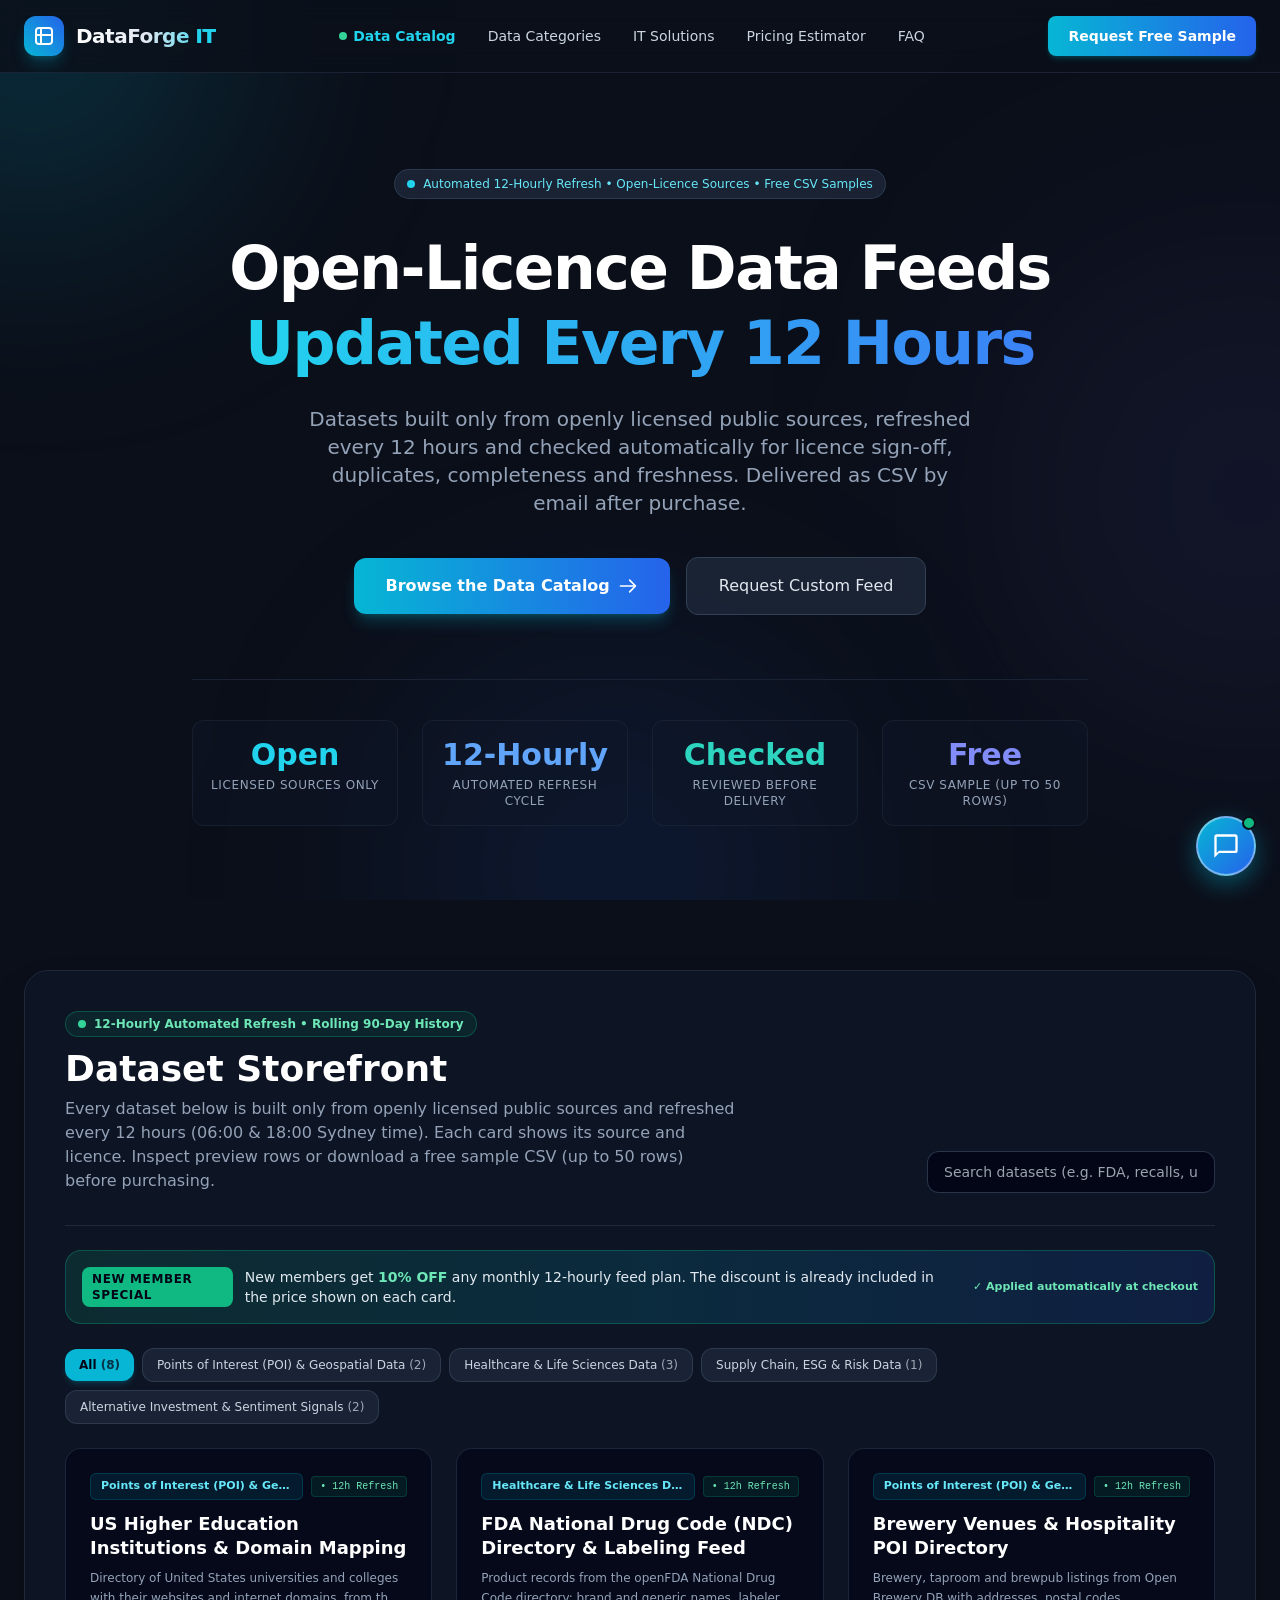
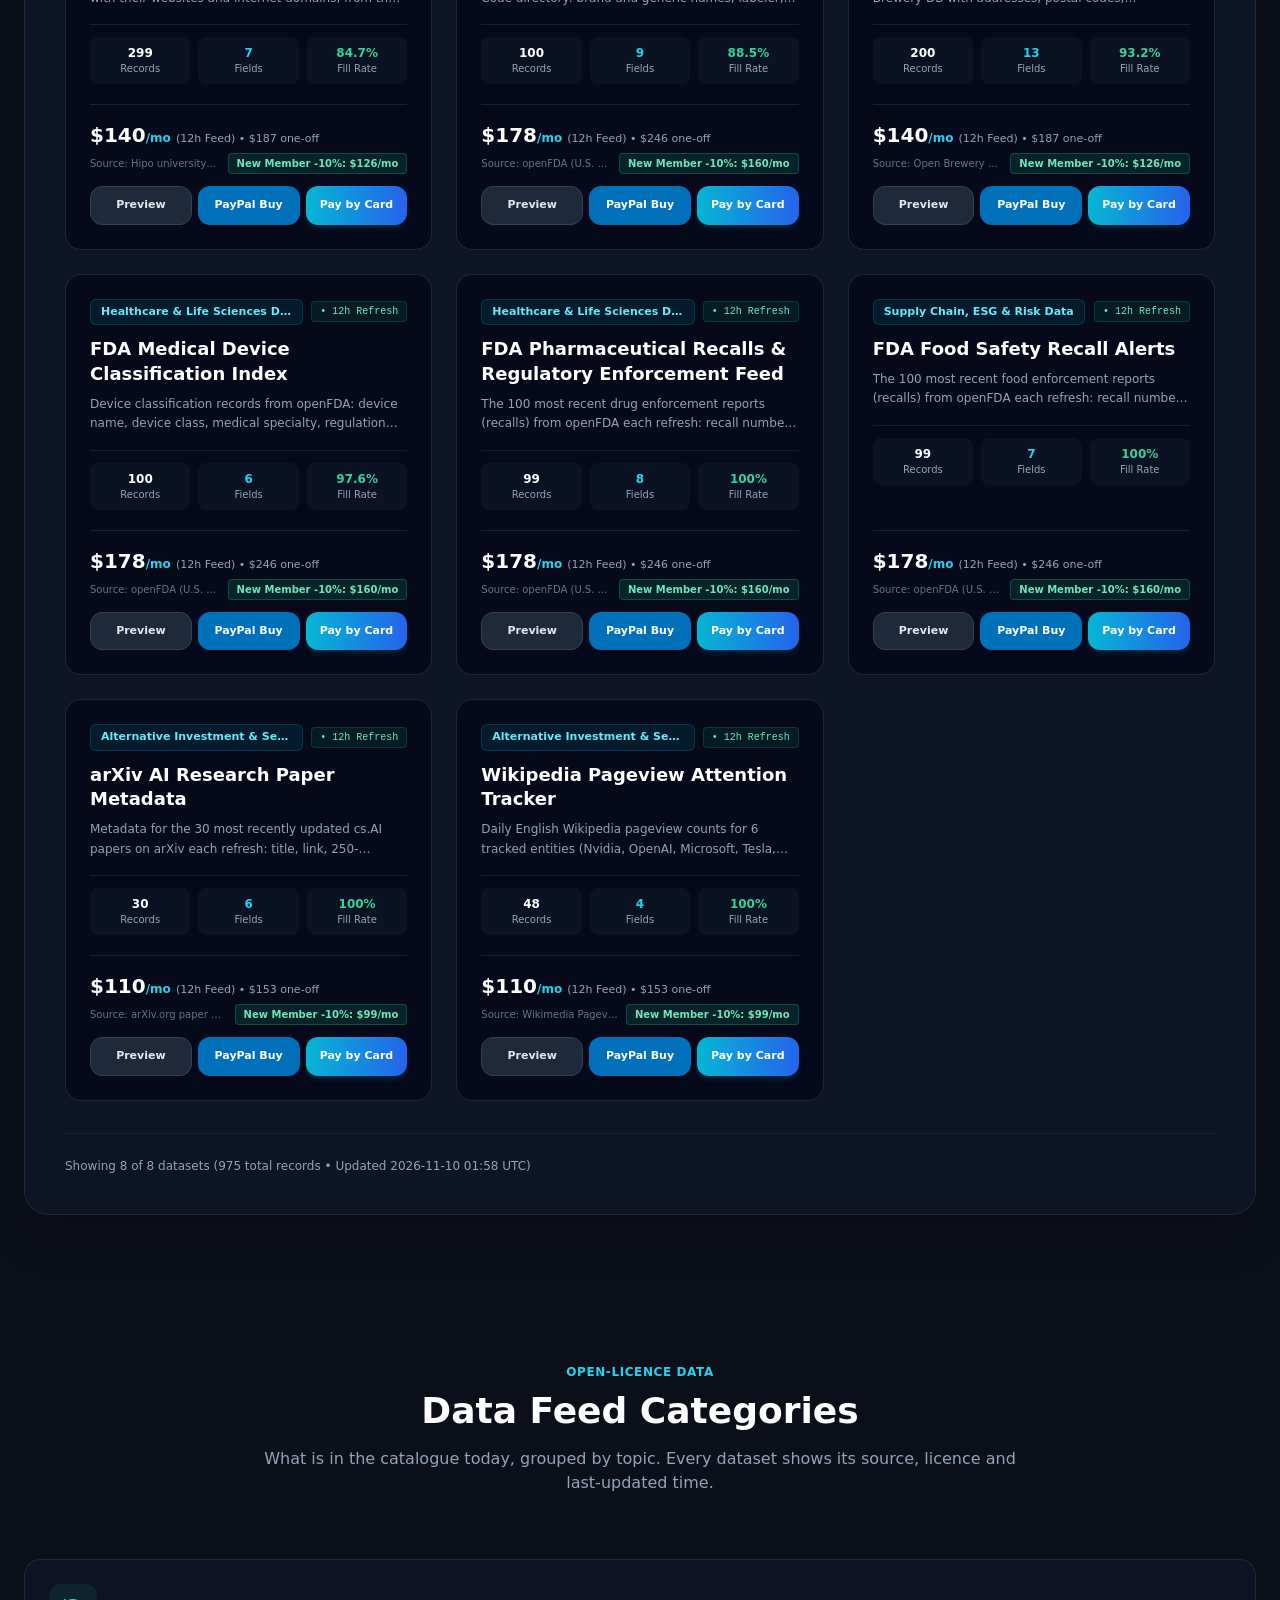
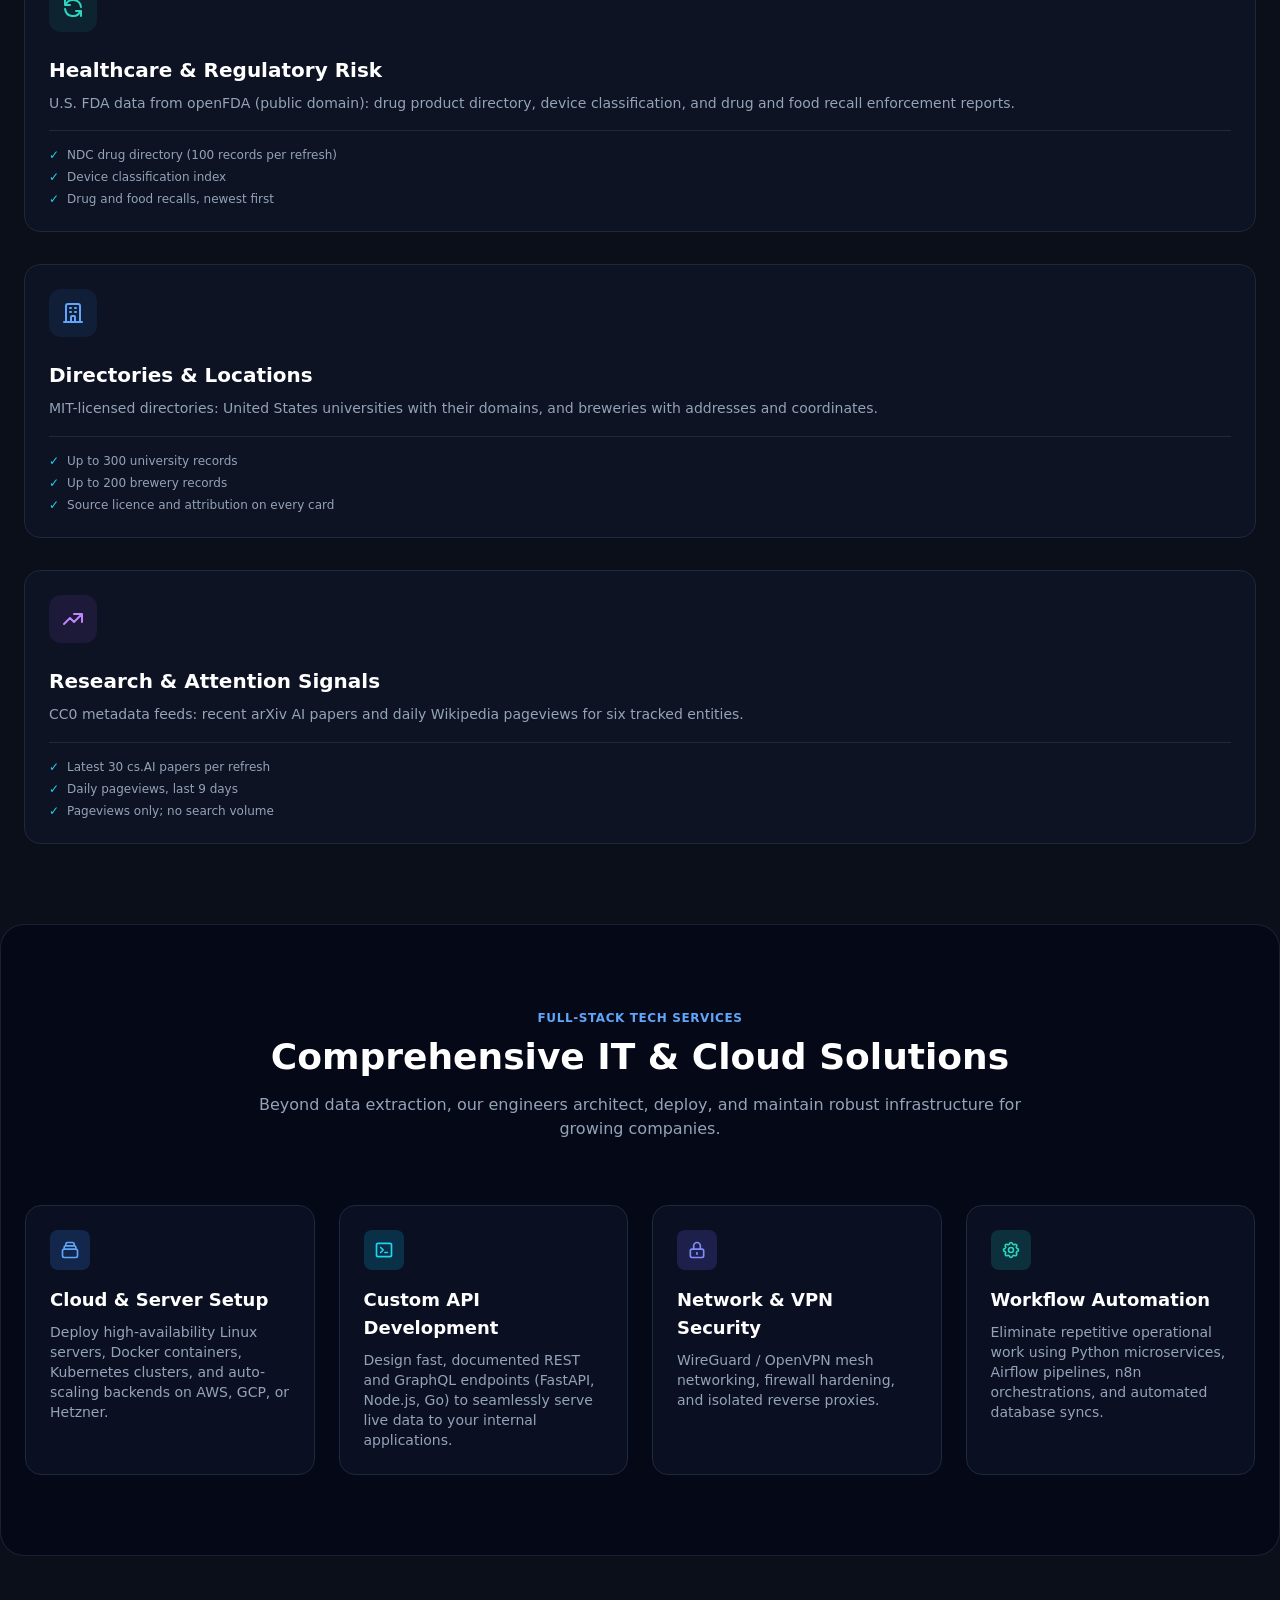
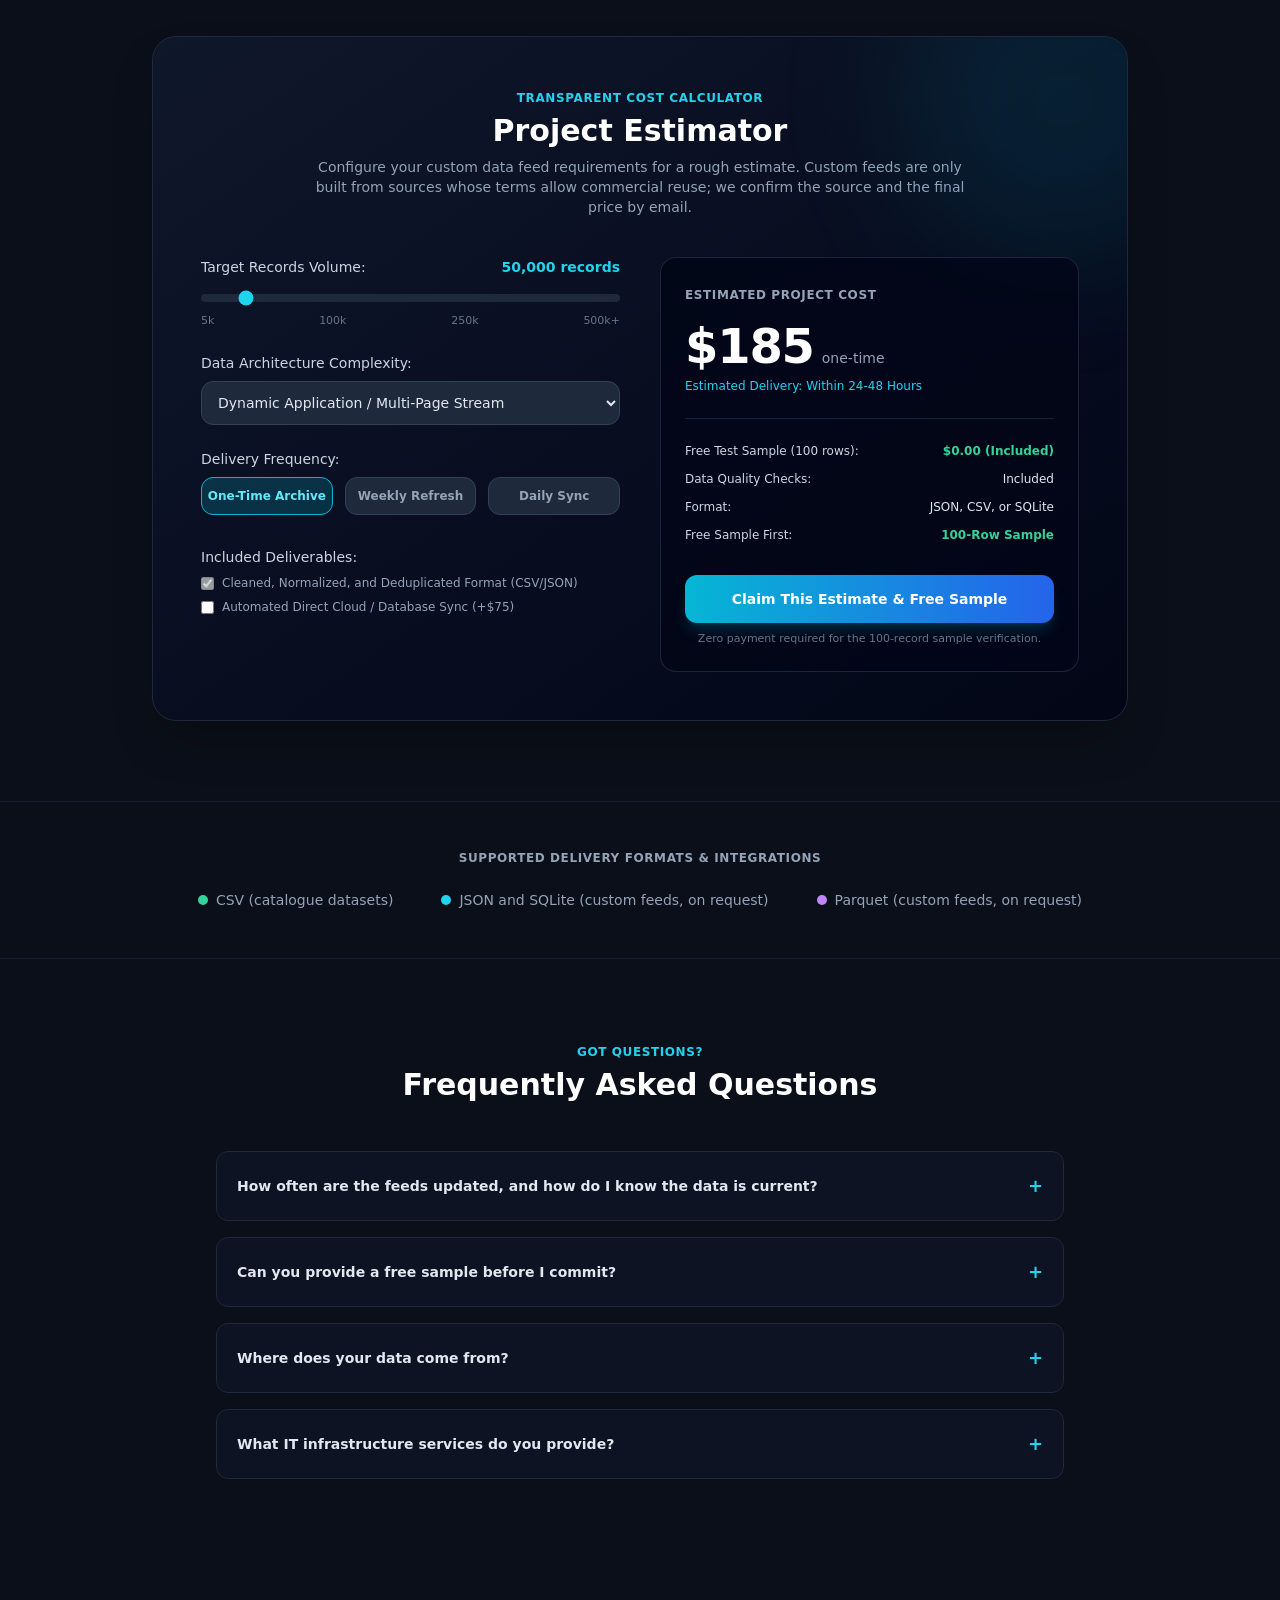
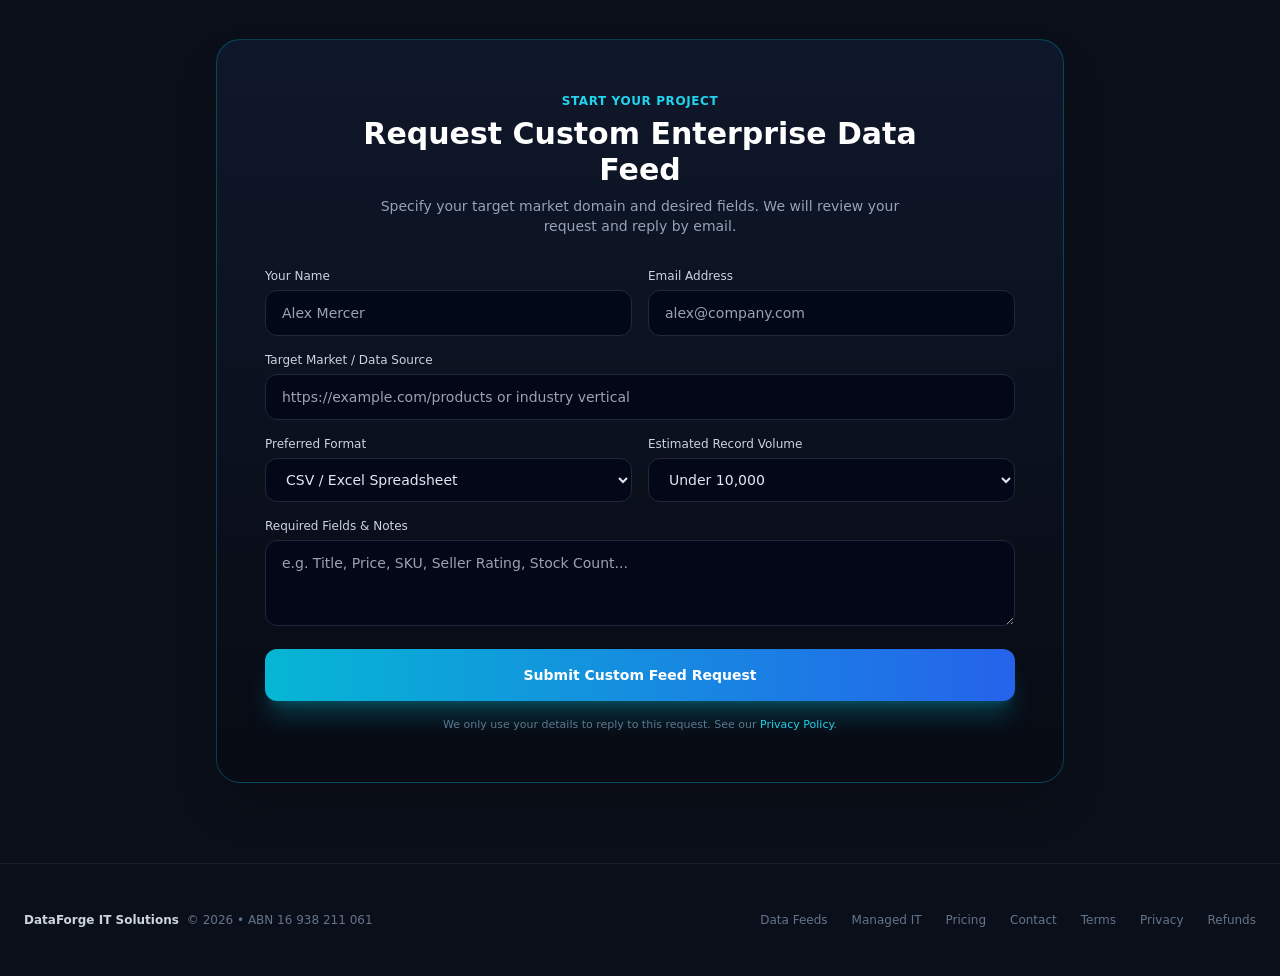
==== index.html @ 17dd6fef "Sample wording: up to 50 rows (small datasets are published whole) Co-Authored-By: Claude Sonnet 5.5" ====
<!DOCTYPE html>
<html lang="en" class="scroll-smooth">
<head>
  <meta charset="UTF-8">
  <meta name="viewport" content="width=device-width, initial-scale=1.0">
  <title>DataForge IT | Open-Licence Data Feeds Refreshed Every 12 Hours</title>
  
  <!-- SEO & Social Preview Tags -->
  <meta name="description" content="Cleaned, ready-to-use datasets built from openly licensed public sources, refreshed every 12 hours. Free CSV sample (up to 50 rows) on every dataset.">
  <meta property="og:type" content="website">
  <meta property="og:url" content="https://dataforgeit.digital/">
  <meta property="og:title" content="DataForge IT — Open-Licence Data Feeds Refreshed Every 12 Hours">
  <meta property="og:description" content="Inspect schemas and download free sample CSVs (up to 50 rows): FDA recalls and drug data, research trends, universities and more. New members save 10%.">
  <meta name="twitter:card" content="summary">
  <meta name="twitter:title" content="DataForge IT — Open-Licence Data Feeds">
  <meta name="twitter:description" content="10% new member discount. Free CSV sample (up to 50 rows) on every dataset.">
  
  <link rel="stylesheet" href="site.css">
  <style>
    @keyframes pulseGlow {
      0%, 100% { opacity: 0.4; transform: scale(1); }
      50% { opacity: 0.8; transform: scale(1.05); }
    }
    .glow-effect {
      animation: pulseGlow 6s ease-in-out infinite;
    }
    .custom-scrollbar::-webkit-scrollbar {
      width: 6px;
      height: 6px;
    }
    .custom-scrollbar::-webkit-scrollbar-track {
      background: rgba(0, 0, 0, 0.2);
    }
    .custom-scrollbar::-webkit-scrollbar-thumb {
      background: rgba(255, 255, 255, 0.2);
      border-radius: 4px;
    }
  </style>
</head>
<body class="bg-[#0b0f19] text-slate-100 font-sans antialiased selection:bg-cyan-500 selection:text-white">

  <!-- Glow Background Orbs -->
  <div class="fixed inset-0 overflow-hidden pointer-events-none -z-10">
    <div class="absolute -top-40 -left-40 w-96 h-96 bg-cyan-500/20 rounded-full blur-[120px] glow-effect"></div>
    <div class="absolute top-1/3 -right-40 w-96 h-96 bg-indigo-500/15 rounded-full blur-[140px] glow-effect" style="animation-delay: 2s;"></div>
    <div class="absolute -bottom-40 left-1/3 w-96 h-96 bg-blue-600/15 rounded-full blur-[130px] glow-effect" style="animation-delay: 4s;"></div>
  </div>

  <!-- Navigation -->
  <nav class="sticky top-0 z-50 backdrop-blur-md bg-[#0b0f19]/80 border-b border-slate-800/80 px-6 py-4">
    <div class="max-w-7xl mx-auto flex items-center justify-between">
      <a href="https://dataforgeit.digital" class="flex items-center gap-3 hover:opacity-90 transition-opacity" title="DataForge IT Home">
        <div class="w-10 h-10 rounded-xl bg-gradient-to-tr from-cyan-500 to-blue-600 flex items-center justify-center shadow-lg shadow-cyan-500/25">
          <svg class="w-6 h-6 text-white" fill="none" stroke="currentColor" viewBox="0 0 24 24">
            <path stroke-linecap="round" stroke-linejoin="round" stroke-width="2" d="M4 7v10c0 2 1 3 3 3h10c2 0 3-1 3-3V7c0-2-1-3-3-3H7C5 4 4 5 4 7zm0 4h16M9 4v16"/>
          </svg>
        </div>
        <span class="text-xl font-bold tracking-tight bg-gradient-to-r from-white via-slate-200 to-cyan-400 bg-clip-text text-transparent">DataForge <span class="text-cyan-400">IT</span></span>
      </a>

      <div class="hidden md:flex items-center gap-8 text-sm font-medium text-slate-300">
        <a href="#catalog" class="text-cyan-400 font-semibold hover:text-cyan-300 transition-colors flex items-center gap-1.5">
          <span class="w-2 h-2 rounded-full bg-emerald-400 animate-pulse"></span>
          Data Catalog
        </a>
        <a href="#services" class="hover:text-cyan-400 transition-colors">Data Categories</a>
        <a href="#it-solutions" class="hover:text-cyan-400 transition-colors">IT Solutions</a>
        <a href="#calculator" class="hover:text-cyan-400 transition-colors">Pricing Estimator</a>
        <a href="#faq" class="hover:text-cyan-400 transition-colors">FAQ</a>
      </div>

      <div class="flex items-center gap-3">
        <a href="#contact" class="px-5 py-2.5 rounded-lg bg-gradient-to-r from-cyan-500 to-blue-600 hover:from-cyan-400 hover:to-blue-500 text-white font-semibold text-sm shadow-md shadow-cyan-500/20 transition-all transform hover:-translate-y-0.5">
          Request Free Sample
        </a>
      </div>
    </div>
  </nav>

  <!-- Hero Section -->
  <header class="relative pt-24 pb-20 px-6 max-w-7xl mx-auto text-center">
    <div class="inline-flex items-center gap-2 px-3 py-1.5 rounded-full bg-slate-800/80 border border-slate-700/80 text-xs text-cyan-300 font-medium mb-8 backdrop-blur-sm">
      <span class="w-2 h-2 rounded-full bg-cyan-400 animate-ping"></span>
      Automated 12-Hourly Refresh &bullet; Open-Licence Sources &bullet; Free CSV Samples
    </div>

    <h1 class="text-4xl sm:text-6xl font-extrabold tracking-tight text-white max-w-4xl mx-auto leading-tight sm:leading-tight">
      Open-Licence Data Feeds <span class="bg-gradient-to-r from-cyan-400 to-blue-500 bg-clip-text text-transparent">Updated Every 12 Hours</span>
    </h1>

    <p class="mt-6 text-lg sm:text-xl text-slate-400 max-w-2xl mx-auto leading-relaxed">
      Datasets built only from openly licensed public sources, refreshed every 12 hours and checked automatically for licence sign-off, duplicates, completeness and freshness. Delivered as CSV by email after purchase.
    </p>

    <!-- CTAs -->
    <div class="mt-10 flex flex-col sm:flex-row items-center justify-center gap-4">
      <a href="#catalog" class="w-full sm:w-auto px-8 py-4 rounded-xl bg-gradient-to-r from-cyan-500 to-blue-600 hover:from-cyan-400 hover:to-blue-500 text-white font-semibold text-base shadow-lg shadow-cyan-500/25 transition-all transform hover:-translate-y-0.5 flex items-center justify-center gap-2">
        <span>Browse the Data Catalog</span>
        <svg class="w-5 h-5" fill="none" stroke="currentColor" viewBox="0 0 24 24"><path stroke-linecap="round" stroke-linejoin="round" stroke-width="2" d="M14 5l7 7m0 0l-7 7m7-7H3"/></svg>
      </a>
      <a href="#contact" class="w-full sm:w-auto px-8 py-4 rounded-xl bg-slate-800/80 hover:bg-slate-800 border border-slate-700 text-slate-200 font-medium text-base transition-colors flex items-center justify-center gap-2">
        <span>Request Custom Feed</span>
      </a>
    </div>

    <!-- Trust Stats -->
    <div class="mt-16 grid grid-cols-2 md:grid-cols-4 gap-6 max-w-4xl mx-auto pt-10 border-t border-slate-800/80">
      <div class="p-4 rounded-xl bg-slate-900/40 border border-slate-800/60">
        <div class="text-3xl font-extrabold text-cyan-400">Open</div>
        <div class="text-xs text-slate-400 mt-1 uppercase tracking-wider font-medium">Licensed Sources Only</div>
      </div>
      <div class="p-4 rounded-xl bg-slate-900/40 border border-slate-800/60">
        <div class="text-3xl font-extrabold text-blue-400">12-Hourly</div>
        <div class="text-xs text-slate-400 mt-1 uppercase tracking-wider font-medium">Automated Refresh Cycle</div>
      </div>
      <div class="p-4 rounded-xl bg-slate-900/40 border border-slate-800/60">
        <div class="text-3xl font-extrabold text-teal-400">Checked</div>
        <div class="text-xs text-slate-400 mt-1 uppercase tracking-wider font-medium">Reviewed Before Delivery</div>
      </div>
      <div class="p-4 rounded-xl bg-slate-900/40 border border-slate-800/60">
        <div class="text-3xl font-extrabold text-indigo-400">Free</div>
        <div class="text-xs text-slate-400 mt-1 uppercase tracking-wider font-medium">CSV Sample (up to 50 rows)</div>
      </div>
    </div>
  </header>

  <!-- Direct Data Storefront -->
  <section id="catalog" class="py-16 px-6 max-w-7xl mx-auto">
    <div class="bg-slate-900/70 border border-slate-800 rounded-3xl p-6 sm:p-10 shadow-2xl backdrop-blur-xl">
      <div class="flex flex-col lg:flex-row lg:items-end justify-between gap-6 pb-8 border-b border-slate-800">
        <div>
          <div class="inline-flex items-center gap-2 px-3 py-1 rounded-full bg-emerald-500/10 border border-emerald-500/30 text-emerald-300 text-xs font-semibold mb-3">
            <span class="w-2 h-2 rounded-full bg-emerald-400 animate-ping"></span>
            12-Hourly Automated Refresh &bull; Rolling 90-Day History
          </div>
          <h2 class="text-3xl sm:text-4xl font-extrabold text-white">Dataset Storefront</h2>
          <p class="text-slate-400 mt-2 max-w-2xl text-sm sm:text-base">
            Every dataset below is built only from openly licensed public sources and refreshed every 12 hours (06:00 &amp; 18:00 Sydney time). Each card shows its source and licence. Inspect preview rows or download a free sample CSV (up to 50 rows) before purchasing.
          </p>
        </div>

        <div class="flex flex-col sm:flex-row items-stretch sm:items-center gap-3">
          <div class="relative">
            <input id="catalogSearch" type="text" oninput="renderCatalog()" placeholder="Search datasets (e.g. FDA, recalls, universities)..." class="w-full sm:w-72 bg-slate-950/90 border border-slate-700/80 rounded-xl pl-4 pr-4 py-2.5 text-sm text-slate-200 outline-none focus:border-cyan-400">
          </div>
        </div>
      </div>

      <!-- Standalone Removable 10% New Membership Promo Banner -->
      <div id="newMemberPromoBanner" class="mt-6 p-4 rounded-2xl bg-gradient-to-r from-emerald-500/15 via-cyan-500/15 to-blue-600/15 border border-emerald-500/30 flex flex-col sm:flex-row items-start sm:items-center justify-between gap-3">
        <div class="flex items-center gap-3">
          <span class="px-2.5 py-1 rounded-lg bg-emerald-500 text-slate-950 text-xs font-extrabold uppercase tracking-wider">New Member Special</span>
          <span class="text-xs sm:text-sm text-slate-200 font-medium">
            New members get <strong class="text-emerald-300">10% OFF</strong> any monthly 12-hourly feed plan. The discount is already included in the price shown on each card.
          </span>
        </div>
        <span class="text-[11px] text-emerald-300 font-semibold whitespace-nowrap">&check; Applied automatically at checkout</span>
      </div>

      <!-- Category Filter Tabs -->
      <div id="catalogCategories" class="flex flex-wrap items-center gap-2 pt-6 pb-6"></div>

      <!-- Dataset Grid -->
      <div id="catalogGrid" class="grid grid-cols-1 md:grid-cols-2 lg:grid-cols-3 gap-6"></div>

      <!-- Show More / Count Footer -->
      <div class="mt-8 pt-6 border-t border-slate-800/80 flex flex-col sm:flex-row items-center justify-between gap-4 text-xs text-slate-400">
        <div id="catalogCountSummary">Loading datasets...</div>
        <button id="toggleShowAllBtn" onclick="toggleShowAllCatalog()" class="px-5 py-2.5 rounded-xl bg-slate-800 hover:bg-slate-700 border border-slate-700 text-cyan-300 font-semibold transition-colors">
          Show All Datasets
        </button>
      </div>
    </div>
  </section>

  <!-- Dataset Sample & Schema Inspection Modal -->
  <div id="datasetModal" class="fixed inset-0 z-50 hidden bg-black/80 backdrop-blur-sm flex items-center justify-center p-4">
    <div class="bg-[#0f1626] border border-slate-700 rounded-2xl max-w-5xl w-full max-h-[90vh] flex flex-col shadow-2xl overflow-hidden">
      <div class="px-6 py-4 border-b border-slate-800 flex items-center justify-between">
        <div>
          <span id="modalCategory" class="text-xs font-semibold uppercase tracking-wider text-cyan-400"></span>
          <h3 id="modalTitle" class="text-xl font-bold text-white mt-0.5"></h3>
        </div>
        <button onclick="closeDatasetModal()" class="text-slate-400 hover:text-white text-2xl leading-none px-2">&times;</button>
      </div>

      <div class="p-6 overflow-y-auto space-y-6 custom-scrollbar">
        <div class="grid grid-cols-2 sm:grid-cols-4 gap-3 text-xs">
          <div class="p-3 rounded-xl bg-slate-900/90 border border-slate-800">
            <div class="text-slate-400">Master Time-Series Rows</div>
            <div id="modalRecords" class="text-lg font-bold text-cyan-400 mt-0.5"></div>
          </div>
          <div class="p-3 rounded-xl bg-slate-900/90 border border-slate-800">
            <div class="text-slate-400">Refresh Schedule</div>
            <div class="text-sm font-bold text-emerald-400 mt-1">Every 12 Hours</div>
          </div>
          <div class="p-3 rounded-xl bg-slate-900/90 border border-slate-800">
            <div class="text-slate-400">Data Completeness</div>
            <div id="modalCompleteness" class="text-lg font-bold text-blue-400 mt-0.5"></div>
          </div>
          <div class="p-3 rounded-xl bg-slate-900/90 border border-slate-800">
            <div class="text-slate-400">Last Updated (UTC)</div>
            <div id="modalUpdated" class="text-xs font-mono text-slate-200 mt-1.5"></div>
          </div>
        </div>

        <p id="modalSource" class="text-xs text-slate-400 leading-relaxed"></p>

        <div>
          <h4 class="text-xs font-semibold uppercase tracking-wider text-slate-400 mb-2">Included Schema Fields</h4>
          <div id="modalColumns" class="flex flex-wrap gap-1.5"></div>
        </div>

        <div>
          <div class="flex items-center justify-between mb-2">
            <h4 class="text-xs font-semibold uppercase tracking-wider text-slate-400">Live Preview Rows (First 8 Records)</h4>
            <a id="modalDownloadSample" href="#" download class="text-xs font-semibold text-cyan-400 hover:text-cyan-300 underline">
              &darr; Download Sample CSV
            </a>
          </div>
          <div class="overflow-x-auto border border-slate-800 rounded-xl bg-slate-950/80 custom-scrollbar">
            <table class="w-full text-left border-collapse text-xs">
              <thead id="modalTableHead" class="bg-slate-900 text-slate-300 border-b border-slate-800"></thead>
              <tbody id="modalTableBody" class="divide-y divide-slate-800/60 text-slate-300 font-mono"></tbody>
            </table>
          </div>
        </div>
      </div>

      <div class="px-6 py-4 border-t border-slate-800 bg-slate-900/70 flex flex-col sm:flex-row items-center justify-between gap-3">
        <div id="modalPricingText" class="text-sm text-slate-300 font-medium"></div>
        <div class="flex flex-wrap items-center gap-2.5 w-full sm:w-auto">
          <a id="modalSampleBtn" href="#" download class="flex-1 sm:flex-initial text-center px-4 py-2.5 rounded-xl bg-slate-800 hover:bg-slate-700 border border-slate-700 text-slate-200 text-xs font-semibold transition-colors">
            Download Sample CSV
          </a>
          <button id="modalPaypalBtn" class="flex-1 sm:flex-initial px-4 py-2.5 rounded-xl bg-[#0070ba] hover:bg-[#003087] text-white text-xs font-bold shadow-md shadow-blue-500/20 transition-all flex items-center justify-center gap-1.5">
            <svg class="w-3.5 h-3.5 fill-current" viewBox="0 0 24 24"><path d="M7.076 21.337H2.47a.641.641 0 0 1-.633-.74L4.944 3.72a.787.787 0 0 1 .776-.645h6.634c3.085 0 5.485 1.258 5.767 4.143.238 2.457-.96 4.38-3.05 5.25 1.83.67 2.65 2.27 2.23 4.54-.49 2.68-2.61 4.33-5.83 4.33H8.38l-.63 3.99H7.076z"/></svg>
            <span>Pay with PayPal</span>
          </button>
          <button id="modalStripeBtn" class="flex-1 sm:flex-initial px-4 py-2.5 rounded-xl bg-gradient-to-r from-cyan-500 to-blue-600 hover:from-cyan-400 hover:to-blue-500 text-white text-xs font-bold shadow-md shadow-cyan-500/20 transition-all flex items-center justify-center gap-1.5">
            <svg class="w-3.5 h-3.5 fill-current" viewBox="0 0 24 24"><path d="M20 4H4c-1.11 0-1.99.89-1.99 2L2 18c0 1.11.89 2 2 2h16c1.11 0 2-.89 2-2V6c0-1.11-.89-2-2-2zm0 14H4v-6h16v6zm0-10H4V6h16v2z"/></svg>
            <span>Pay by Card</span>
          </button>
        </div>
      </div>
    </div>
  </div>

  <!-- Core Data Feed Categories -->
  <section id="services" class="py-20 px-6 max-w-7xl mx-auto">
    <div class="text-center max-w-3xl mx-auto mb-16">
      <span class="text-xs font-semibold uppercase tracking-wider text-cyan-400">Open-Licence Data</span>
      <h2 class="text-3xl sm:text-4xl font-extrabold text-white mt-2">Data Feed Categories</h2>
      <p class="mt-4 text-slate-400">What is in the catalogue today, grouped by topic. Every dataset shows its source, licence and last-updated time.</p>
    </div>

    <div class="grid grid-cols-1 md:grid-cols-3 gap-8">
      <div class="bg-slate-900/60 border border-slate-800 hover:border-cyan-500/50 rounded-2xl p-6 transition-all duration-300 hover:shadow-xl hover:shadow-cyan-500/10 group">
        <div class="w-12 h-12 rounded-xl bg-teal-500/10 text-teal-400 flex items-center justify-center mb-6 group-hover:scale-110 transition-transform">
          <svg class="w-6 h-6" fill="none" stroke="currentColor" viewBox="0 0 24 24"><path stroke-linecap="round" stroke-linejoin="round" stroke-width="2" d="M4 4v5h.582m15.356 2A8.001 8.001 0 004.582 9m0 0H9m11 11v-5h-.581m0 0a8.003 8.003 0 01-15.357-2m15.357 2H15"/></svg>
        </div>
        <h3 class="text-xl font-bold text-white mb-2">Healthcare &amp; Regulatory Risk</h3>
        <p class="text-slate-400 text-sm mb-4 leading-relaxed">U.S. FDA data from openFDA (public domain): drug product directory, device classification, and drug and food recall enforcement reports.</p>
        <ul class="text-xs text-slate-400 space-y-1.5 font-medium border-t border-slate-800 pt-4">
          <li class="flex items-center gap-2"><span class="text-cyan-400">&check;</span> NDC drug directory (100 records per refresh)</li>
          <li class="flex items-center gap-2"><span class="text-cyan-400">&check;</span> Device classification index</li>
          <li class="flex items-center gap-2"><span class="text-cyan-400">&check;</span> Drug and food recalls, newest first</li>
        </ul>
      </div>

      <div class="bg-slate-900/60 border border-slate-800 hover:border-cyan-500/50 rounded-2xl p-6 transition-all duration-300 hover:shadow-xl hover:shadow-cyan-500/10 group">
        <div class="w-12 h-12 rounded-xl bg-blue-500/10 text-blue-400 flex items-center justify-center mb-6 group-hover:scale-110 transition-transform">
          <svg class="w-6 h-6" fill="none" stroke="currentColor" viewBox="0 0 24 24"><path stroke-linecap="round" stroke-linejoin="round" stroke-width="2" d="M19 21V5a2 2 0 00-2-2H7a2 2 0 00-2 2v16m14 0h2m-2 0h-5m-9 0H3m2 0h5M9 7h1m-1 4h1m4-4h1m-1 4h1m-5 10v-5a1 1 0 011-1h2a1 1 0 011 1v5m-4 0h4"/></svg>
        </div>
        <h3 class="text-xl font-bold text-white mb-2">Directories &amp; Locations</h3>
        <p class="text-slate-400 text-sm mb-4 leading-relaxed">MIT-licensed directories: United States universities with their domains, and breweries with addresses and coordinates.</p>
        <ul class="text-xs text-slate-400 space-y-1.5 font-medium border-t border-slate-800 pt-4">
          <li class="flex items-center gap-2"><span class="text-cyan-400">&check;</span> Up to 300 university records</li>
          <li class="flex items-center gap-2"><span class="text-cyan-400">&check;</span> Up to 200 brewery records</li>
          <li class="flex items-center gap-2"><span class="text-cyan-400">&check;</span> Source licence and attribution on every card</li>
        </ul>
      </div>

      <div class="bg-slate-900/60 border border-slate-800 hover:border-cyan-500/50 rounded-2xl p-6 transition-all duration-300 hover:shadow-xl hover:shadow-cyan-500/10 group">
        <div class="w-12 h-12 rounded-xl bg-purple-500/10 text-purple-400 flex items-center justify-center mb-6 group-hover:scale-110 transition-transform">
          <svg class="w-6 h-6" fill="none" stroke="currentColor" viewBox="0 0 24 24"><path stroke-linecap="round" stroke-linejoin="round" stroke-width="2" d="M13 7h8m0 0v8m0-8l-8 8-4-4-6 6"/></svg>
        </div>
        <h3 class="text-xl font-bold text-white mb-2">Research &amp; Attention Signals</h3>
        <p class="text-slate-400 text-sm mb-4 leading-relaxed">CC0 metadata feeds: recent arXiv AI papers and daily Wikipedia pageviews for six tracked entities.</p>
        <ul class="text-xs text-slate-400 space-y-1.5 font-medium border-t border-slate-800 pt-4">
          <li class="flex items-center gap-2"><span class="text-cyan-400">&check;</span> Latest 30 cs.AI papers per refresh</li>
          <li class="flex items-center gap-2"><span class="text-cyan-400">&check;</span> Daily pageviews, last 9 days</li>
          <li class="flex items-center gap-2"><span class="text-cyan-400">&check;</span> Pageviews only; no search volume</li>
        </ul>
      </div>
    </div>
  </section>

  <!-- Managed IT Solutions Section -->
  <section id="it-solutions" class="py-20 px-6 max-w-7xl mx-auto bg-slate-950/60 border border-slate-800/80 rounded-3xl">
    <div class="text-center max-w-3xl mx-auto mb-16">
      <span class="text-xs font-semibold uppercase tracking-wider text-blue-400">Full-Stack Tech Services</span>
      <h2 class="text-3xl sm:text-4xl font-extrabold text-white mt-2">Comprehensive IT & Cloud Solutions</h2>
      <p class="mt-4 text-slate-400">Beyond data extraction, our engineers architect, deploy, and maintain robust infrastructure for growing companies.</p>
    </div>

    <div class="grid grid-cols-1 md:grid-cols-2 lg:grid-cols-4 gap-6">
      <div class="p-6 rounded-2xl bg-slate-900/60 border border-slate-800">
        <div class="w-10 h-10 rounded-lg bg-blue-500/20 text-blue-400 flex items-center justify-center mb-4">
          <svg class="w-5 h-5" fill="none" stroke="currentColor" viewBox="0 0 24 24"><path stroke-linecap="round" stroke-linejoin="round" stroke-width="2" d="M19 11H5m14 0a2 2 0 012 2v6a2 2 0 01-2 2H5a2 2 0 01-2-2v-6a2 2 0 012-2m14 0V9a2 2 0 00-2-2M5 11V9a2 2 0 012-2m0 0V5a2 2 0 012-2h6a2 2 0 012 2v2M7 7h10"/></svg>
        </div>
        <h4 class="font-bold text-white text-lg mb-2">Cloud & Server Setup</h4>
        <p class="text-slate-400 text-sm">Deploy high-availability Linux servers, Docker containers, Kubernetes clusters, and auto-scaling backends on AWS, GCP, or Hetzner.</p>
      </div>

      <div class="p-6 rounded-2xl bg-slate-900/60 border border-slate-800">
        <div class="w-10 h-10 rounded-lg bg-cyan-500/20 text-cyan-400 flex items-center justify-center mb-4">
          <svg class="w-5 h-5" fill="none" stroke="currentColor" viewBox="0 0 24 24"><path stroke-linecap="round" stroke-linejoin="round" stroke-width="2" d="M8 9l3 3-3 3m5 0h3M5 20h14a2 2 0 002-2V6a2 2 0 00-2-2H5a2 2 0 00-2 2v12a2 2 0 002 2z"/></svg>
        </div>
        <h4 class="font-bold text-white text-lg mb-2">Custom API Development</h4>
        <p class="text-slate-400 text-sm">Design fast, documented REST and GraphQL endpoints (FastAPI, Node.js, Go) to seamlessly serve live data to your internal applications.</p>
      </div>

      <div class="p-6 rounded-2xl bg-slate-900/60 border border-slate-800">
        <div class="w-10 h-10 rounded-lg bg-indigo-500/20 text-indigo-400 flex items-center justify-center mb-4">
          <svg class="w-5 h-5" fill="none" stroke="currentColor" viewBox="0 0 24 24"><path stroke-linecap="round" stroke-linejoin="round" stroke-width="2" d="M12 15v2m-6 4h12a2 2 0 002-2v-6a2 2 0 00-2-2H6a2 2 0 00-2 2v6a2 2 0 002 2zm10-10V7a4 4 0 00-8 0v4h8z"/></svg>
        </div>
        <h4 class="font-bold text-white text-lg mb-2">Network & VPN Security</h4>
        <p class="text-slate-400 text-sm">WireGuard / OpenVPN mesh networking, firewall hardening, and isolated reverse proxies.</p>
      </div>

      <div class="p-6 rounded-2xl bg-slate-900/60 border border-slate-800">
        <div class="w-10 h-10 rounded-lg bg-teal-500/20 text-teal-400 flex items-center justify-center mb-4">
          <svg class="w-5 h-5" fill="none" stroke="currentColor" viewBox="0 0 24 24"><path stroke-linecap="round" stroke-linejoin="round" stroke-width="2" d="M10.325 4.317c.426-1.756 2.924-1.756 3.35 0a1.724 1.724 0 002.573 1.066c1.543-.94 3.31.826 2.37 2.37a1.724 1.724 0 001.065 2.572c1.756.426 1.756 2.924 0 3.35a1.724 1.724 0 00-1.066 2.573c.94 1.543-.826 3.31-2.37 2.37a1.724 1.724 0 00-2.572 1.065c-.426 1.756-2.924 1.756-3.35 0a1.724 1.724 0 00-2.573-1.066c-1.543.94-3.31-.826-2.37-2.37a1.724 1.724 0 00-1.065-2.572c-1.756-.426-1.756-2.924 0-3.35a1.724 1.724 0 001.066-2.573c-.94-1.543.826-3.31 2.37-2.37.996.608 2.296.07 2.572-1.065z"/><path stroke-linecap="round" stroke-linejoin="round" stroke-width="2" d="M15 12a3 3 0 11-6 0 3 3 0 016 0z"/></svg>
        </div>
        <h4 class="font-bold text-white text-lg mb-2">Workflow Automation</h4>
        <p class="text-slate-400 text-sm">Eliminate repetitive operational work using Python microservices, Airflow pipelines, n8n orchestrations, and automated database syncs.</p>
      </div>
    </div>
  </section>

  <!-- Interactive Project Pricing Estimator -->
  <section id="calculator" class="py-20 px-6 max-w-5xl mx-auto">
    <div class="bg-gradient-to-br from-slate-900 to-slate-950 border border-slate-800 rounded-3xl p-8 sm:p-12 shadow-2xl relative overflow-hidden">
      <div class="absolute -top-24 -right-24 w-80 h-80 bg-cyan-500/10 rounded-full blur-3xl pointer-events-none"></div>

      <div class="text-center max-w-2xl mx-auto mb-10">
        <span class="text-xs font-semibold uppercase tracking-wider text-cyan-400">Transparent Cost Calculator</span>
        <h2 class="text-3xl font-extrabold text-white mt-1">Project Estimator</h2>
        <p class="text-sm text-slate-400 mt-2">Configure your custom data feed requirements for a rough estimate. Custom feeds are only built from sources whose terms allow commercial reuse; we confirm the source and the final price by email.</p>
      </div>

      <div class="grid grid-cols-1 md:grid-cols-2 gap-10">
        <!-- Controls -->
        <div class="space-y-6">
          <div>
            <div class="flex justify-between text-sm font-medium mb-2">
              <span class="text-slate-300">Target Records Volume:</span>
              <span id="volumeDisplay" class="text-cyan-400 font-bold">50,000 records</span>
            </div>
            <input type="range" id="volumeSlider" min="5000" max="500000" step="5000" value="50000" oninput="updateEstimate()" class="w-full h-2 bg-slate-800 rounded-lg appearance-none cursor-pointer accent-cyan-400">
            <div class="flex justify-between text-[11px] text-slate-500 mt-1">
              <span>5k</span>
              <span>100k</span>
              <span>250k</span>
              <span>500k+</span>
            </div>
          </div>

          <div>
            <label class="block text-sm font-medium text-slate-300 mb-2">Data Architecture Complexity:</label>
            <select id="complexitySelect" onchange="updateEstimate()" class="w-full bg-slate-800 border border-slate-700 text-slate-200 text-sm rounded-xl p-3 outline-none focus:border-cyan-500">
              <option value="1">Standard Structured Feed / Public Endpoints</option>
              <option value="1.5" selected>Dynamic Application / Multi-Page Stream</option>
              <option value="2.2">Enterprise High-Frequency Multi-Source Synthesis</option>
            </select>
          </div>

          <div>
            <label class="block text-sm font-medium text-slate-300 mb-2">Delivery Frequency:</label>
            <div class="grid grid-cols-3 gap-3">
              <button type="button" onclick="setFrequency('onetime', this)" class="freq-btn py-2.5 rounded-xl border text-xs font-semibold bg-cyan-500/20 border-cyan-500 text-cyan-300">One-Time Archive</button>
              <button type="button" onclick="setFrequency('weekly', this)" class="freq-btn py-2.5 rounded-xl border text-xs font-semibold bg-slate-800 border-slate-700 text-slate-400">Weekly Refresh</button>
              <button type="button" onclick="setFrequency('daily', this)" class="freq-btn py-2.5 rounded-xl border text-xs font-semibold bg-slate-800 border-slate-700 text-slate-400">Daily Sync</button>
            </div>
          </div>

          <div class="space-y-2 pt-2">
            <span class="block text-sm font-medium text-slate-300">Included Deliverables:</span>
            <label class="flex items-center gap-2 text-xs text-slate-400 cursor-pointer">
              <input type="checkbox" id="cleanDataCheck" checked disabled class="accent-cyan-400 rounded">
              <span>Cleaned, Normalized, and Deduplicated Format (CSV/JSON)</span>
            </label>
            <label class="flex items-center gap-2 text-xs text-slate-400 cursor-pointer">
              <input type="checkbox" id="apiCheck" onchange="updateEstimate()" class="accent-cyan-400 rounded">
              <span>Automated Direct Cloud / Database Sync (+$75)</span>
            </label>
          </div>
        </div>

        <!-- Calculated Summary Card -->
        <div class="flex flex-col justify-between bg-slate-950/80 border border-slate-800/90 rounded-2xl p-6 relative">
          <div>
            <span class="text-xs uppercase tracking-wider text-slate-400 font-semibold">Estimated Project Cost</span>
            <div class="mt-4 flex items-baseline gap-2">
              <span id="priceDisplay" class="text-5xl font-extrabold text-white tracking-tight">$185</span>
              <span id="priceSuffix" class="text-slate-400 text-sm">one-time</span>
            </div>
            <p id="etaDisplay" class="text-xs text-cyan-400 mt-2 font-medium">Estimated Delivery: Within 24-48 Hours</p>

            <div class="mt-6 space-y-3 border-t border-slate-800/80 pt-6 text-xs text-slate-300">
              <div class="flex justify-between">
                <span>Free Test Sample (100 rows):</span>
                <span class="text-emerald-400 font-semibold">$0.00 (Included)</span>
              </div>
              <div class="flex justify-between">
                <span>Data Quality Checks:</span>
                <span class="text-slate-200">Included</span>
              </div>
              <div class="flex justify-between">
                <span>Format:</span>
                <span class="text-slate-200">JSON, CSV, or SQLite</span>
              </div>
              <div class="flex justify-between">
                <span>Free Sample First:</span>
                <span class="text-emerald-400 font-semibold">100-Row Sample</span>
              </div>
            </div>
          </div>

          <div class="mt-8">
            <a href="#contact" class="block w-full text-center py-3.5 rounded-xl bg-gradient-to-r from-cyan-500 to-blue-600 hover:from-cyan-400 hover:to-blue-500 text-white font-bold text-sm shadow-lg shadow-cyan-500/20 transition-all">
              Claim This Estimate & Free Sample
            </a>
            <p class="text-[11px] text-center text-slate-500 mt-2">Zero payment required for the 100-record sample verification.</p>
          </div>
        </div>
      </div>
    </div>
  </section>

  <!-- Deliverables & Formats Supported -->
  <section class="py-12 px-6 max-w-7xl mx-auto border-y border-slate-800/60">
    <div class="text-center text-xs uppercase tracking-wider text-slate-400 font-semibold mb-6">Supported Delivery Formats & Integrations</div>
    <div class="flex flex-wrap items-center justify-center gap-6 sm:gap-12 text-slate-400 font-medium text-sm">
      <div class="flex items-center gap-2">
        <span class="w-2.5 h-2.5 rounded-full bg-emerald-400"></span> CSV (catalogue datasets)
      </div>
      <div class="flex items-center gap-2">
        <span class="w-2.5 h-2.5 rounded-full bg-cyan-400"></span> JSON and SQLite (custom feeds, on request)
      </div>
      <div class="flex items-center gap-2">
        <span class="w-2.5 h-2.5 rounded-full bg-purple-400"></span> Parquet (custom feeds, on request)
      </div>
    </div>
  </section>

  <!-- FAQ Section -->
  <section id="faq" class="py-20 px-6 max-w-4xl mx-auto">
    <div class="text-center mb-12">
      <span class="text-xs font-semibold uppercase tracking-wider text-cyan-400">Got Questions?</span>
      <h2 class="text-3xl font-extrabold text-white mt-1">Frequently Asked Questions</h2>
    </div>

    <div class="space-y-4">
      <!-- FAQ 1 -->
      <div class="bg-slate-900/60 border border-slate-800 rounded-xl overflow-hidden">
        <button onclick="toggleFaq(this)" class="w-full text-left p-5 flex items-center justify-between text-slate-200 font-semibold text-sm hover:text-cyan-400 transition-colors">
          <span>How often are the feeds updated, and how do I know the data is current?</span>
          <span class="faq-icon text-cyan-400 text-lg">&plus;</span>
        </button>
        <div class="faq-content hidden px-5 pb-5 text-xs sm:text-sm text-slate-400 leading-relaxed border-t border-slate-800/60 pt-3">
          Every dataset is refreshed on an automated 12-hour schedule (06:00 and 18:00 Sydney time) and de-duplicated before packaging. Each refresh must pass automated checks (licence sign-off, duplicates, completeness and freshness). If a dataset fails them, its previous data stays up and its last-updated time does not change, so the time on each card always reflects the data you are buying.
        </div>
      </div>

      <!-- FAQ 2 -->
      <div class="bg-slate-900/60 border border-slate-800 rounded-xl overflow-hidden">
        <button onclick="toggleFaq(this)" class="w-full text-left p-5 flex items-center justify-between text-slate-200 font-semibold text-sm hover:text-cyan-400 transition-colors">
          <span>Can you provide a free sample before I commit?</span>
          <span class="faq-icon text-cyan-400 text-lg">&plus;</span>
        </button>
        <div class="faq-content hidden px-5 pb-5 text-xs sm:text-sm text-slate-400 leading-relaxed border-t border-slate-800/60 pt-3">
          Yes! Every dataset in our catalog includes a free CSV inspection sample (up to 50 rows) available for immediate download. For custom feeds, we provide a free sample of up to 100 rows so you can check the format.
        </div>
      </div>

      <!-- FAQ 3 -->
      <div class="bg-slate-900/60 border border-slate-800 rounded-xl overflow-hidden">
        <button onclick="toggleFaq(this)" class="w-full text-left p-5 flex items-center justify-between text-slate-200 font-semibold text-sm hover:text-cyan-400 transition-colors">
          <span>Where does your data come from?</span>
          <span class="faq-icon text-cyan-400 text-lg">&plus;</span>
        </button>
        <div class="faq-content hidden px-5 pb-5 text-xs sm:text-sm text-slate-400 leading-relaxed border-t border-slate-800/60 pt-3">
          Every catalogue dataset comes from an openly licensed source shown on its card: openFDA, arXiv, Wikimedia, Open Brewery DB and the Hipo university-domains-list. Custom feeds are only built from sources whose terms allow commercial reuse. E-mail addresses are removed automatically. Some listings, such as brewery phone numbers, are business contact details published by the source.
        </div>
      </div>

      <!-- FAQ 4 -->
      <div class="bg-slate-900/60 border border-slate-800 rounded-xl overflow-hidden">
        <button onclick="toggleFaq(this)" class="w-full text-left p-5 flex items-center justify-between text-slate-200 font-semibold text-sm hover:text-cyan-400 transition-colors">
          <span>What IT infrastructure services do you provide?</span>
          <span class="faq-icon text-cyan-400 text-lg">&plus;</span>
        </button>
        <div class="faq-content hidden px-5 pb-5 text-xs sm:text-sm text-slate-400 leading-relaxed border-t border-slate-800/60 pt-3">
          We build end-to-end IT pipelines: cloud server provisioning (AWS/DigitalOcean/GCP), containerized background workers, automated database backups, custom REST API wrappers, and VPN/firewall network configurations.
        </div>
      </div>
    </div>
  </section>

  <!-- Contact & Free Sample Request Section -->
  <section id="contact" class="py-20 px-6 max-w-4xl mx-auto">
    <div class="bg-gradient-to-b from-slate-900 to-[#070b13] border border-cyan-500/30 rounded-3xl p-8 sm:p-12 shadow-2xl relative">
      <div class="text-center max-w-xl mx-auto mb-8">
        <span class="text-xs font-semibold uppercase tracking-wider text-cyan-400">Start Your Project</span>
        <h2 class="text-3xl font-extrabold text-white mt-1">Request Custom Enterprise Data Feed</h2>
        <p class="text-sm text-slate-400 mt-2">Specify your target market domain and desired fields. We will review your request and reply by email.</p>
      </div>

      <form name="sample-requests" method="POST" id="sampleForm" onsubmit="handleFormSubmit(event)" class="space-y-4">
        <input type="hidden" name="form-name" value="sample-requests" />
        <p class="hidden">
          <label>Don’t fill this out if you’re human: <input name="bot-field" /></label>
        </p>

        <div class="grid grid-cols-1 sm:grid-cols-2 gap-4">
          <div>
            <label class="block text-xs font-medium text-slate-300 mb-1.5">Your Name</label>
            <input type="text" name="name" required placeholder="Alex Mercer" class="w-full bg-slate-950/80 border border-slate-800 rounded-xl px-4 py-3 text-sm text-slate-200 outline-none focus:border-cyan-400 transition-colors">
          </div>
          <div>
            <label class="block text-xs font-medium text-slate-300 mb-1.5">Email Address</label>
            <input type="email" name="email" required placeholder="alex@company.com" class="w-full bg-slate-950/80 border border-slate-800 rounded-xl px-4 py-3 text-sm text-slate-200 outline-none focus:border-cyan-400 transition-colors">
          </div>
        </div>

        <div>
          <label class="block text-xs font-medium text-slate-300 mb-1.5">Target Market / Data Source</label>
          <input type="text" name="target_website" required placeholder="https://example.com/products or industry vertical" class="w-full bg-slate-950/80 border border-slate-800 rounded-xl px-4 py-3 text-sm text-slate-200 outline-none focus:border-cyan-400 transition-colors">
        </div>

        <div class="grid grid-cols-1 sm:grid-cols-2 gap-4">
          <div>
            <label class="block text-xs font-medium text-slate-300 mb-1.5">Preferred Format</label>
            <select name="format" class="w-full bg-slate-950/80 border border-slate-800 rounded-xl px-4 py-3 text-sm text-slate-200 outline-none focus:border-cyan-400">
              <option>CSV / Excel Spreadsheet</option>
              <option>JSON Format</option>
              <option>Database (PostgreSQL / MySQL dump)</option>
              <option>Live REST API / Webhook</option>
            </select>
          </div>
          <div>
            <label class="block text-xs font-medium text-slate-300 mb-1.5">Estimated Record Volume</label>
            <select name="volume" class="w-full bg-slate-950/80 border border-slate-800 rounded-xl px-4 py-3 text-sm text-slate-200 outline-none focus:border-cyan-400">
              <option>Under 10,000</option>
              <option>10,000 - 100,000</option>
              <option>100,000 - 1,000,000</option>
              <option>1,000,000+ (Continuous Data Ingestion)</option>
            </select>
          </div>
        </div>

        <div>
          <label class="block text-xs font-medium text-slate-300 mb-1.5">Required Fields & Notes</label>
          <textarea name="notes" rows="3" placeholder="e.g. Title, Price, SKU, Seller Rating, Stock Count..." class="w-full bg-slate-950/80 border border-slate-800 rounded-xl px-4 py-3 text-sm text-slate-200 outline-none focus:border-cyan-400 transition-colors"></textarea>
        </div>

        <button type="submit" id="submitBtn" class="w-full py-4 rounded-xl bg-gradient-to-r from-cyan-500 to-blue-600 hover:from-cyan-400 hover:to-blue-500 text-white font-bold text-sm shadow-xl shadow-cyan-500/25 transition-all transform hover:-translate-y-0.5">
          Submit Custom Feed Request
        </button>
        <p class="text-[11px] text-slate-500 text-center">We only use your details to reply to this request. See our <a href="privacy.html" class="text-cyan-400 hover:underline">Privacy Policy</a>.</p>

        <div id="formSuccess" class="hidden p-4 rounded-xl bg-emerald-500/10 border border-emerald-500/30 text-emerald-300 text-xs text-center font-medium">
          &check; Request received! We will review it and reply by email.
        </div>
      </form>
    </div>
  </section>

  <!-- Footer -->
  <footer class="py-12 px-6 max-w-7xl mx-auto border-t border-slate-800/60 text-slate-500 text-xs flex flex-col sm:flex-row items-center justify-between gap-4">
    <div class="flex items-center gap-2">
      <span class="font-bold text-slate-300">DataForge IT Solutions</span>
      <span>&copy; 2026 &bull; ABN 16 938 211 061</span>
    </div>
    <div class="flex flex-wrap items-center justify-center gap-x-6 gap-y-2">
      <a href="#services" class="hover:text-cyan-400">Data Feeds</a>
      <a href="#it-solutions" class="hover:text-cyan-400">Managed IT</a>
      <a href="#calculator" class="hover:text-cyan-400">Pricing</a>
      <a href="#contact" class="hover:text-cyan-400">Contact</a>
      <a href="terms.html" class="hover:text-cyan-400">Terms</a>
      <a href="privacy.html" class="hover:text-cyan-400">Privacy</a>
      <a href="refunds.html" class="hover:text-cyan-400">Refunds</a>
    </div>
  </footer>

  <!-- Interactive JavaScript Logic -->
  <script>
    // Pricing Calculator
    let selectedFrequency = 'onetime';
    function setFrequency(freq, btn) {
      selectedFrequency = freq;
      document.querySelectorAll(".freq-btn").forEach(b => {
        b.className = "freq-btn py-2.5 rounded-xl border text-xs font-semibold bg-slate-800 border-slate-700 text-slate-400";
      });
      btn.className = "freq-btn py-2.5 rounded-xl border text-xs font-semibold bg-cyan-500/20 border-cyan-500 text-cyan-300";
      updateEstimate();
    }

    function updateEstimate() {
      const vol = parseInt(document.getElementById("volumeSlider").value);
      const complexity = parseFloat(document.getElementById("complexitySelect").value);
      const apiAddon = document.getElementById("apiCheck").checked ? 75 : 0;

      document.getElementById("volumeDisplay").textContent = vol.toLocaleString() + " records";

      // Base formula: base fee + (vol / 1000 * rate) * complexity
      let base = 60 + (vol / 1000) * 1.8;
      let total = Math.round((base * complexity) + apiAddon);

      let suffix = "one-time";
      let eta = "Estimated Delivery: Within 24-48 Hours";

      if (selectedFrequency === 'weekly') {
        total = Math.round(total * 0.7);
        suffix = "/ week";
        eta = "Recurring Pipeline: Automated Weekly Sync";
      } else if (selectedFrequency === 'daily') {
        total = Math.round(total * 0.45);
        suffix = "/ day";
        eta = "Scheduled Pipeline: Daily Refresh";
      }

      document.getElementById("priceDisplay").textContent = "$" + total;
      document.getElementById("priceSuffix").textContent = suffix;
      document.getElementById("etaDisplay").textContent = eta;
    }

    // FAQ Toggle
    function toggleFaq(button) {
      const content = button.nextElementSibling;
      const icon = button.querySelector(".faq-icon");
      const isHidden = content.classList.contains("hidden");

      document.querySelectorAll(".faq-content").forEach(c => c.classList.add("hidden"));
      document.querySelectorAll(".faq-icon").forEach(i => i.innerHTML = "&plus;");

      if (isHidden) {
        content.classList.remove("hidden");
        icon.innerHTML = "&minus;";
      }
    }

    // Contact Form AJAX Handler for Netlify Forms
    function handleFormSubmit(e) {
      e.preventDefault();
      const form = e.target;
      const btn = document.getElementById("submitBtn");
      const successBox = document.getElementById("formSuccess");
      
      btn.disabled = true;
      btn.textContent = "Submitting Request...";

      const formData = new FormData(form);

      const f = Object.fromEntries(formData.entries());
      const body = `Name: ${f.name || ""}\nEmail: ${f.email || ""}\nData source / market: ${f.target_website || ""}\nFormat: ${f.format || ""}\nVolume: ${f.volume || ""}\n\nNotes:\n${f.notes || ""}`;
      window.location.href = "mailto:contact@dataforgeit.digital?subject=" + encodeURIComponent("Custom data feed request - " + (f.name || "")) + "&body=" + encodeURIComponent(body);
      successBox.classList.remove("hidden");
      successBox.textContent = "Your email app should now open with your request filled in - just press Send. If it doesn't open, email us at contact@dataforgeit.digital.";
      btn.textContent = "Submit Custom Feed Request";
      btn.disabled = false;
    }
  </script>
  <script src="catalog-data.js?v=20261109"></script>
  <script src="catalog-loader.js?v=20261109"></script>
  <script>
    let activeCategory = "All";
    let showAllCatalog = false;

    function initCatalog() {
      const catData = window.DATAFORGE_CATALOG;
      if (!catData || !catData.datasets) return;

      const categories = ["All", ...new Set(catData.datasets.map(d => d.category))];
      const catContainer = document.getElementById("catalogCategories");
      catContainer.innerHTML = categories.map(cat => {
        const count = cat === "All" ? catData.datasets.length : catData.datasets.filter(d => d.category === cat).length;
        const isActive = cat === activeCategory;
        const cls = isActive
          ? "px-3.5 py-2 rounded-xl text-xs font-bold bg-cyan-500 text-slate-950 shadow-md shadow-cyan-500/20 transition-all"
          : "px-3.5 py-2 rounded-xl text-xs font-medium bg-slate-800/80 hover:bg-slate-800 border border-slate-700/80 text-slate-300 transition-all";
        const safeCat = cat.replace(/'/g, "\\'");
        return `<button onclick="setCatalogCategory('${safeCat}')" class="${cls}">${cat} <span class="opacity-75">(${count})</span></button>`;
      }).join("");

      renderCatalog();
    }

    function setCatalogCategory(cat) {
      activeCategory = cat;
      showAllCatalog = true;
      initCatalog();
    }

    function toggleShowAllCatalog() {
      showAllCatalog = !showAllCatalog;
      renderCatalog();
    }

    function renderCatalog() {
      const catData = window.DATAFORGE_CATALOG;
      if (!catData || !catData.datasets) return;
      const q = (document.getElementById("catalogSearch")?.value || "").toLowerCase().trim();

      const filtered = catData.datasets.filter(d => {
        const matchCat = activeCategory === "All" || d.category === activeCategory;
        const matchQ = !q ||
          d.title.toLowerCase().includes(q) ||
          d.id.toLowerCase().includes(q) ||
          d.description.toLowerCase().includes(q) ||
          d.category.toLowerCase().includes(q) ||
          d.columns.some(c => c.toLowerCase().includes(q));
        return matchCat && matchQ;
      });

      const limit = (showAllCatalog || q || activeCategory !== "All") ? filtered.length : Math.min(9, filtered.length);
      const visible = filtered.slice(0, limit);

      const grid = document.getElementById("catalogGrid");
      grid.innerHTML = visible.map(d => `
        <div class="p-6 rounded-2xl bg-slate-950/70 border border-slate-800/90 hover:border-cyan-500/50 transition-all flex flex-col justify-between group">
          <div>
            <div class="flex items-center justify-between gap-2 mb-3">
              <span class="px-2.5 py-1 rounded-md bg-cyan-500/10 border border-cyan-500/20 text-[11px] font-semibold text-cyan-300 truncate">${d.category}</span>
              <span class="px-2 py-0.5 rounded bg-emerald-500/10 border border-emerald-500/20 text-[10px] font-mono text-emerald-300 whitespace-nowrap">&bull; 12h Refresh</span>
            </div>
            <h3 class="text-lg font-bold text-white group-hover:text-cyan-400 transition-colors leading-snug">${d.title}</h3>
            <p class="text-xs text-slate-400 mt-2 line-clamp-2 leading-relaxed">${d.description}</p>

            <div class="mt-4 pt-3 border-t border-slate-800/70 grid grid-cols-3 gap-2 text-center">
              <div class="p-2 rounded-lg bg-slate-900/70">
                <div class="text-xs font-extrabold text-white">${d.master_records.toLocaleString()}</div>
                <div class="text-[10px] text-slate-400">Records</div>
              </div>
              <div class="p-2 rounded-lg bg-slate-900/70">
                <div class="text-xs font-extrabold text-cyan-400">${d.columns.length}</div>
                <div class="text-[10px] text-slate-400">Fields</div>
              </div>
              <div class="p-2 rounded-lg bg-slate-900/70">
                <div class="text-xs font-extrabold text-emerald-400">${d.completeness_pct}%</div>
                <div class="text-[10px] text-slate-400">Fill Rate</div>
              </div>
            </div>
          </div>

          <div class="mt-5 pt-4 border-t border-slate-800/80">
            <div class="flex items-baseline justify-between mb-1">
              <div>
                <span class="text-xl font-extrabold text-white">$${d.price_monthly_usd}<span class="text-xs font-semibold text-cyan-400">/mo</span></span>
                <span class="text-[11px] text-slate-400"> (12h Feed) &bull; $${d.price_oneoff_usd} one-off</span>
              </div>
            </div>
            <div class="flex items-center justify-between gap-2 mb-3">
              <a href="${d.licence_url}" target="_blank" rel="noopener" class="text-[10px] text-slate-500 hover:text-cyan-400 truncate" title="Source: ${d.source} — ${d.licence}">Source: ${d.source} &bull; ${d.licence}</a>
              <span class="px-2 py-0.5 rounded bg-emerald-500/15 border border-emerald-500/30 text-[10px] font-bold text-emerald-300 whitespace-nowrap">New Member -10%: $${d.price_new_member_usd}/mo</span>
            </div>
            <div class="grid grid-cols-3 gap-1.5">
              <button onclick="openDatasetModal('${d.id}')" class="px-2.5 py-2.5 rounded-xl bg-slate-800 hover:bg-slate-700 border border-slate-700 text-slate-200 text-[11px] font-semibold transition-colors">
                Preview
              </button>
              <button onclick="buyPaypal('${d.id}')" class="px-2.5 py-2.5 rounded-xl bg-[#0070ba] hover:bg-[#005ea6] text-white text-[11px] font-bold shadow-md transition-all">
                PayPal Buy
              </button>
              <button onclick="buyStripe('${d.id}')" class="px-2.5 py-2.5 rounded-xl bg-gradient-to-r from-cyan-500 to-blue-600 hover:from-cyan-400 hover:to-blue-500 text-white text-[11px] font-bold shadow-md shadow-cyan-500/15 transition-all">
                Pay by Card
              </button>
            </div>
          </div>
        </div>
      `).join("");

      document.getElementById("catalogCountSummary").textContent =
        `Showing ${visible.length} of ${filtered.length} datasets (${catData.total_cumulative_records.toLocaleString()} total records • Updated ${catData.generated_at_utc.replace('T', ' ').slice(0, 16)} UTC)`;

      const toggleBtn = document.getElementById("toggleShowAllBtn");
      if (filtered.length <= 9 || q || activeCategory !== "All") {
        toggleBtn.classList.add("hidden");
      } else {
        toggleBtn.classList.remove("hidden");
        toggleBtn.textContent = showAllCatalog ? "Show Top 9 Featured Datasets" : `Show All ${filtered.length} Datasets`;
      }
    }

    function buyPaypal(datasetId) {
      const catData = window.DATAFORGE_CATALOG;
      const d = catData.datasets.find(x => x.id === datasetId);
      if (!d) return;
      const itemName = encodeURIComponent(`DataForge IT - ${d.title} (12-Hour Subscription Feed)`);
      const price = d.price_new_member_usd || d.price_monthly_usd;
      window.open(`https://www.paypal.com/cgi-bin/webscr?cmd=_xclick&business=jleake2620%40gmail.com&item_name=${itemName}&amount=${price}&currency_code=USD&no_shipping=1`, '_blank');
    }

    function buyStripe(datasetId) {
      const catData = window.DATAFORGE_CATALOG;
      const d = catData.datasets.find(x => x.id === datasetId);
      if (!d) return;
      window.open(`checkout.html?dataset=${encodeURIComponent(d.id)}&method=stripe`, '_blank');
    }

    function openDatasetModal(datasetId) {
      const catData = window.DATAFORGE_CATALOG;
      const d = catData.datasets.find(x => x.id === datasetId);
      if (!d) return;

      document.getElementById("modalCategory").textContent = d.category;
      document.getElementById("modalTitle").textContent = d.title;
      document.getElementById("modalRecords").textContent = d.master_records.toLocaleString() + " rows";
      document.getElementById("modalCompleteness").textContent = d.completeness_pct + "%";
      document.getElementById("modalUpdated").textContent = d.last_updated_utc.replace("T", " ").slice(0, 16) + " UTC";

      document.getElementById("modalColumns").innerHTML = d.columns.map(c =>
        `<span class="px-2.5 py-1 rounded-md bg-slate-900 border border-slate-700 text-cyan-300 font-mono text-xs">${c}</span>`
      ).join("");

      const previewCols = d.preview_rows.length ? Object.keys(d.preview_rows[0]) : d.columns.slice(0, 6);
      document.getElementById("modalTableHead").innerHTML = `<tr>${previewCols.map(c => `<th class="px-3 py-2 font-semibold whitespace-nowrap">${c}</th>`).join("")}</tr>`;
      document.getElementById("modalTableBody").innerHTML = d.preview_rows.map(r =>
        `<tr class="hover:bg-slate-900/60">${previewCols.map(c => `<td class="px-3 py-2 whitespace-nowrap max-w-xs truncate">${r[c] || ""}</td>`).join("")}</tr>`
      ).join("");

      document.getElementById("modalDownloadSample").href = d.sample_csv_url;
      document.getElementById("modalSampleBtn").href = d.sample_csv_url;
      document.getElementById("modalSource").innerHTML = `Source: <a href="${d.licence_url}" target="_blank" rel="noopener" class="text-cyan-400 hover:underline">${d.source}</a> &bull; Licence: ${d.licence}. ${d.attribution || ""}`;
      document.getElementById("modalPricingText").innerHTML =
        `<strong>$${d.price_monthly_usd}/mo</strong> General Rate (<span class="text-emerald-300 font-bold">$${d.price_new_member_usd}/mo New Member -10%</span>) &bull; <strong>$${d.price_oneoff_usd}</strong> One-Off`;

      // Direct PayPal Instant Checkout
      const paypalBtn = document.getElementById("modalPaypalBtn");
      paypalBtn.onclick = () => buyPaypal(d.id);

      // Direct Stripe / Card Instant Checkout
      const stripeBtn = document.getElementById("modalStripeBtn");
      stripeBtn.onclick = () => buyStripe(d.id);

      document.getElementById("datasetModal").classList.remove("hidden");
    }

    function closeDatasetModal() {
      document.getElementById("datasetModal").classList.add("hidden");
    }

    window.addEventListener("DOMContentLoaded", function () {
      initCatalog();
      if (window.loadLatestCatalog) window.loadLatestCatalog().then(function (updated) { if (updated) initCatalog(); });
    });
  </script>
  <!-- DataForge IT AI Assistant Widget -->
  <script src="widget.js" data-name="DataForge AI Assistant" data-kb="knowledge_base.json"></script>
</body>
</html>
---- site.css ----
*,:after,:before{--tw-border-spacing-x:0;--tw-border-spacing-y:0;--tw-translate-x:0;--tw-translate-y:0;--tw-rotate:0;--tw-skew-x:0;--tw-skew-y:0;--tw-scale-x:1;--tw-scale-y:1;--tw-pan-x: ;--tw-pan-y: ;--tw-pinch-zoom: ;--tw-scroll-snap-strictness:proximity;--tw-gradient-from-position: ;--tw-gradient-via-position: ;--tw-gradient-to-position: ;--tw-ordinal: ;--tw-slashed-zero: ;--tw-numeric-figure: ;--tw-numeric-spacing: ;--tw-numeric-fraction: ;--tw-ring-inset: ;--tw-ring-offset-width:0px;--tw-ring-offset-color:#fff;--tw-ring-color:rgba(59,130,246,.5);--tw-ring-offset-shadow:0 0 #0000;--tw-ring-shadow:0 0 #0000;--tw-shadow:0 0 #0000;--tw-shadow-colored:0 0 #0000;--tw-blur: ;--tw-brightness: ;--tw-contrast: ;--tw-grayscale: ;--tw-hue-rotate: ;--tw-invert: ;--tw-saturate: ;--tw-sepia: ;--tw-drop-shadow: ;--tw-backdrop-blur: ;--tw-backdrop-brightness: ;--tw-backdrop-contrast: ;--tw-backdrop-grayscale: ;--tw-backdrop-hue-rotate: ;--tw-backdrop-invert: ;--tw-backdrop-opacity: ;--tw-backdrop-saturate: ;--tw-backdrop-sepia: ;--tw-contain-size: ;--tw-contain-layout: ;--tw-contain-paint: ;--tw-contain-style: }::backdrop{--tw-border-spacing-x:0;--tw-border-spacing-y:0;--tw-translate-x:0;--tw-translate-y:0;--tw-rotate:0;--tw-skew-x:0;--tw-skew-y:0;--tw-scale-x:1;--tw-scale-y:1;--tw-pan-x: ;--tw-pan-y: ;--tw-pinch-zoom: ;--tw-scroll-snap-strictness:proximity;--tw-gradient-from-position: ;--tw-gradient-via-position: ;--tw-gradient-to-position: ;--tw-ordinal: ;--tw-slashed-zero: ;--tw-numeric-figure: ;--tw-numeric-spacing: ;--tw-numeric-fraction: ;--tw-ring-inset: ;--tw-ring-offset-width:0px;--tw-ring-offset-color:#fff;--tw-ring-color:rgba(59,130,246,.5);--tw-ring-offset-shadow:0 0 #0000;--tw-ring-shadow:0 0 #0000;--tw-shadow:0 0 #0000;--tw-shadow-colored:0 0 #0000;--tw-blur: ;--tw-brightness: ;--tw-contrast: ;--tw-grayscale: ;--tw-hue-rotate: ;--tw-invert: ;--tw-saturate: ;--tw-sepia: ;--tw-drop-shadow: ;--tw-backdrop-blur: ;--tw-backdrop-brightness: ;--tw-backdrop-contrast: ;--tw-backdrop-grayscale: ;--tw-backdrop-hue-rotate: ;--tw-backdrop-invert: ;--tw-backdrop-opacity: ;--tw-backdrop-saturate: ;--tw-backdrop-sepia: ;--tw-contain-size: ;--tw-contain-layout: ;--tw-contain-paint: ;--tw-contain-style: }/*! tailwindcss v3.4.17 | MIT License | https://tailwindcss.com*/*,:after,:before{box-sizing:border-box;border:0 solid #e5e7eb}:after,:before{--tw-content:""}:host,html{line-height:1.5;-webkit-text-size-adjust:100%;-moz-tab-size:4;-o-tab-size:4;tab-size:4;font-family:ui-sans-serif,system-ui,sans-serif,Apple Color Emoji,Segoe UI Emoji,Segoe UI Symbol,Noto Color Emoji;font-feature-settings:normal;font-variation-settings:normal;-webkit-tap-highlight-color:transparent}body{margin:0;line-height:inherit}hr{height:0;color:inherit;border-top-width:1px}abbr:where([title]){-webkit-text-decoration:underline dotted;text-decoration:underline dotted}h1,h2,h3,h4,h5,h6{font-size:inherit;font-weight:inherit}a{color:inherit;text-decoration:inherit}b,strong{font-weight:bolder}code,kbd,pre,samp{font-family:ui-monospace,SFMono-Regular,Menlo,Monaco,Consolas,Liberation Mono,Courier New,monospace;font-feature-settings:normal;font-variation-settings:normal;font-size:1em}small{font-size:80%}sub,sup{font-size:75%;line-height:0;position:relative;vertical-align:baseline}sub{bottom:-.25em}sup{top:-.5em}table{text-indent:0;border-color:inherit;border-collapse:collapse}button,input,optgroup,select,textarea{font-family:inherit;font-feature-settings:inherit;font-variation-settings:inherit;font-size:100%;font-weight:inherit;line-height:inherit;letter-spacing:inherit;color:inherit;margin:0;padding:0}button,select{text-transform:none}button,input:where([type=button]),input:where([type=reset]),input:where([type=submit]){-webkit-appearance:button;background-color:transparent;background-image:none}:-moz-focusring{outline:auto}:-moz-ui-invalid{box-shadow:none}progress{vertical-align:baseline}::-webkit-inner-spin-button,::-webkit-outer-spin-button{height:auto}[type=search]{-webkit-appearance:textfield;outline-offset:-2px}::-webkit-search-decoration{-webkit-appearance:none}::-webkit-file-upload-button{-webkit-appearance:button;font:inherit}summary{display:list-item}blockquote,dd,dl,figure,h1,h2,h3,h4,h5,h6,hr,p,pre{margin:0}fieldset{margin:0}fieldset,legend{padding:0}menu,ol,ul{list-style:none;margin:0;padding:0}dialog{padding:0}textarea{resize:vertical}input::-moz-placeholder,textarea::-moz-placeholder{opacity:1;color:#9ca3af}input::placeholder,textarea::placeholder{opacity:1;color:#9ca3af}[role=button],button{cursor:pointer}:disabled{cursor:default}audio,canvas,embed,iframe,img,object,svg,video{display:block;vertical-align:middle}img,video{max-width:100%;height:auto}[hidden]:where(:not([hidden=until-found])){display:none}.pointer-events-none{pointer-events:none}.visible{visibility:visible}.fixed{position:fixed}.absolute{position:absolute}.relative{position:relative}.sticky{position:sticky}.inset-0{inset:0}.-bottom-40{bottom:-10rem}.-left-40{left:-10rem}.-right-24{right:-6rem}.-right-40{right:-10rem}.-top-24{top:-6rem}.-top-40{top:-10rem}.left-1\/3{left:33.333333%}.top-0{top:0}.top-1\/3{top:33.333333%}.-z-10{z-index:-10}.z-50{z-index:50}.mx-auto{margin-left:auto;margin-right:auto}.mb-1{margin-bottom:.25rem}.mb-1\.5{margin-bottom:.375rem}.mb-10{margin-bottom:2.5rem}.mb-12{margin-bottom:3rem}.mb-16{margin-bottom:4rem}.mb-2{margin-bottom:.5rem}.mb-3{margin-bottom:.75rem}.mb-4{margin-bottom:1rem}.mb-6{margin-bottom:1.5rem}.mb-8{margin-bottom:2rem}.mt-0\.5{margin-top:.125rem}.mt-1{margin-top:.25rem}.mt-1\.5{margin-top:.375rem}.mt-10{margin-top:2.5rem}.mt-16{margin-top:4rem}.mt-2{margin-top:.5rem}.mt-4{margin-top:1rem}.mt-5{margin-top:1.25rem}.mt-6{margin-top:1.5rem}.mt-8{margin-top:2rem}.line-clamp-2{overflow:hidden;display:-webkit-box;-webkit-box-orient:vertical;-webkit-line-clamp:2}.block{display:block}.flex{display:flex}.inline-flex{display:inline-flex}.table{display:table}.grid{display:grid}.hidden{display:none}.h-10{height:2.5rem}.h-12{height:3rem}.h-2{height:.5rem}.h-2\.5{height:.625rem}.h-3\.5{height:.875rem}.h-5{height:1.25rem}.h-6{height:1.5rem}.h-80{height:20rem}.h-9{height:2.25rem}.h-96{height:24rem}.h-fit{height:-moz-fit-content;height:fit-content}.max-h-\[90vh\]{max-height:90vh}.min-h-screen{min-height:100vh}.w-10{width:2.5rem}.w-12{width:3rem}.w-2{width:.5rem}.w-2\.5{width:.625rem}.w-3\.5{width:.875rem}.w-5{width:1.25rem}.w-6{width:1.5rem}.w-80{width:20rem}.w-9{width:2.25rem}.w-96{width:24rem}.w-full{width:100%}.max-w-2xl{max-width:42rem}.max-w-3xl{max-width:48rem}.max-w-4xl{max-width:56rem}.max-w-5xl{max-width:64rem}.max-w-7xl{max-width:80rem}.max-w-xl{max-width:36rem}.max-w-xs{max-width:20rem}.flex-1{flex:1 1 0%}.border-collapse{border-collapse:collapse}.transform{transform:translate(var(--tw-translate-x),var(--tw-translate-y)) rotate(var(--tw-rotate)) skewX(var(--tw-skew-x)) skewY(var(--tw-skew-y)) scaleX(var(--tw-scale-x)) scaleY(var(--tw-scale-y))}@keyframes ping{75%,to{transform:scale(2);opacity:0}}.animate-ping{animation:ping 1s cubic-bezier(0,0,.2,1) infinite}@keyframes pulse{50%{opacity:.5}}.animate-pulse{animation:pulse 2s cubic-bezier(.4,0,.6,1) infinite}.cursor-pointer{cursor:pointer}.list-disc{list-style-type:disc}.appearance-none{-webkit-appearance:none;-moz-appearance:none;appearance:none}.grid-cols-1{grid-template-columns:repeat(1,minmax(0,1fr))}.grid-cols-2{grid-template-columns:repeat(2,minmax(0,1fr))}.grid-cols-3{grid-template-columns:repeat(3,minmax(0,1fr))}.flex-col{flex-direction:column}.flex-wrap{flex-wrap:wrap}.items-start{align-items:flex-start}.items-center{align-items:center}.items-baseline{align-items:baseline}.items-stretch{align-items:stretch}.justify-center{justify-content:center}.justify-between{justify-content:space-between}.gap-1\.5{gap:.375rem}.gap-10{gap:2.5rem}.gap-2{gap:.5rem}.gap-2\.5{gap:.625rem}.gap-3{gap:.75rem}.gap-4{gap:1rem}.gap-6{gap:1.5rem}.gap-8{gap:2rem}.gap-x-6{-moz-column-gap:1.5rem;column-gap:1.5rem}.gap-y-2{row-gap:.5rem}.space-y-1>:not([hidden])~:not([hidden]){--tw-space-y-reverse:0;margin-top:calc(.25rem*(1 - var(--tw-space-y-reverse)));margin-bottom:calc(.25rem*var(--tw-space-y-reverse))}.space-y-1\.5>:not([hidden])~:not([hidden]){--tw-space-y-reverse:0;margin-top:calc(.375rem*(1 - var(--tw-space-y-reverse)));margin-bottom:calc(.375rem*var(--tw-space-y-reverse))}.space-y-2>:not([hidden])~:not([hidden]){--tw-space-y-reverse:0;margin-top:calc(.5rem*(1 - var(--tw-space-y-reverse)));margin-bottom:calc(.5rem*var(--tw-space-y-reverse))}.space-y-3>:not([hidden])~:not([hidden]){--tw-space-y-reverse:0;margin-top:calc(.75rem*(1 - var(--tw-space-y-reverse)));margin-bottom:calc(.75rem*var(--tw-space-y-reverse))}.space-y-4>:not([hidden])~:not([hidden]){--tw-space-y-reverse:0;margin-top:calc(1rem*(1 - var(--tw-space-y-reverse)));margin-bottom:calc(1rem*var(--tw-space-y-reverse))}.space-y-5>:not([hidden])~:not([hidden]){--tw-space-y-reverse:0;margin-top:calc(1.25rem*(1 - var(--tw-space-y-reverse)));margin-bottom:calc(1.25rem*var(--tw-space-y-reverse))}.space-y-6>:not([hidden])~:not([hidden]){--tw-space-y-reverse:0;margin-top:calc(1.5rem*(1 - var(--tw-space-y-reverse)));margin-bottom:calc(1.5rem*var(--tw-space-y-reverse))}.divide-y>:not([hidden])~:not([hidden]){--tw-divide-y-reverse:0;border-top-width:calc(1px*(1 - var(--tw-divide-y-reverse)));border-bottom-width:calc(1px*var(--tw-divide-y-reverse))}.divide-slate-800\/60>:not([hidden])~:not([hidden]){border-color:rgba(30,41,59,.6)}.overflow-hidden{overflow:hidden}.overflow-x-auto{overflow-x:auto}.overflow-y-auto{overflow-y:auto}.scroll-smooth{scroll-behavior:smooth}.truncate{overflow:hidden;text-overflow:ellipsis}.truncate,.whitespace-nowrap{white-space:nowrap}.rounded{border-radius:.25rem}.rounded-2xl{border-radius:1rem}.rounded-3xl{border-radius:1.5rem}.rounded-full{border-radius:9999px}.rounded-lg{border-radius:.5rem}.rounded-md{border-radius:.375rem}.rounded-xl{border-radius:.75rem}.border{border-width:1px}.border-y{border-top-width:1px}.border-b,.border-y{border-bottom-width:1px}.border-t{border-top-width:1px}.border-\[\#0070ba\]{--tw-border-opacity:1;border-color:rgb(0 112 186/var(--tw-border-opacity,1))}.border-cyan-500{--tw-border-opacity:1;border-color:rgb(6 182 212/var(--tw-border-opacity,1))}.border-cyan-500\/20{border-color:rgba(6,182,212,.2)}.border-cyan-500\/30{border-color:rgba(6,182,212,.3)}.border-emerald-500\/20{border-color:rgba(16,185,129,.2)}.border-emerald-500\/30{border-color:rgba(16,185,129,.3)}.border-red-500\/30{border-color:rgba(239,68,68,.3)}.border-slate-700{--tw-border-opacity:1;border-color:rgb(51 65 85/var(--tw-border-opacity,1))}.border-slate-700\/80{border-color:rgba(51,65,85,.8)}.border-slate-800{--tw-border-opacity:1;border-color:rgb(30 41 59/var(--tw-border-opacity,1))}.border-slate-800\/60{border-color:rgba(30,41,59,.6)}.border-slate-800\/70{border-color:rgba(30,41,59,.7)}.border-slate-800\/80{border-color:rgba(30,41,59,.8)}.border-slate-800\/90{border-color:rgba(30,41,59,.9)}.bg-\[\#0070ba\]{--tw-bg-opacity:1;background-color:rgb(0 112 186/var(--tw-bg-opacity,1))}.bg-\[\#0070ba\]\/30{background-color:rgba(0,112,186,.3)}.bg-\[\#0b0f19\]{--tw-bg-opacity:1;background-color:rgb(11 15 25/var(--tw-bg-opacity,1))}.bg-\[\#0b0f19\]\/80{background-color:rgba(11,15,25,.8)}.bg-\[\#0b0f19\]\/90{background-color:rgba(11,15,25,.9)}.bg-\[\#0f1626\]{--tw-bg-opacity:1;background-color:rgb(15 22 38/var(--tw-bg-opacity,1))}.bg-black\/80{background-color:rgba(0,0,0,.8)}.bg-blue-400{--tw-bg-opacity:1;background-color:rgb(96 165 250/var(--tw-bg-opacity,1))}.bg-blue-500\/10{background-color:rgba(59,130,246,.1)}.bg-blue-500\/20{background-color:rgba(59,130,246,.2)}.bg-blue-600\/15{background-color:rgba(37,99,235,.15)}.bg-cyan-400{--tw-bg-opacity:1;background-color:rgb(34 211 238/var(--tw-bg-opacity,1))}.bg-cyan-500{--tw-bg-opacity:1;background-color:rgb(6 182 212/var(--tw-bg-opacity,1))}.bg-cyan-500\/10{background-color:rgba(6,182,212,.1)}.bg-cyan-500\/20{background-color:rgba(6,182,212,.2)}.bg-emerald-400{--tw-bg-opacity:1;background-color:rgb(52 211 153/var(--tw-bg-opacity,1))}.bg-emerald-500{--tw-bg-opacity:1;background-color:rgb(16 185 129/var(--tw-bg-opacity,1))}.bg-emerald-500\/10{background-color:rgba(16,185,129,.1)}.bg-emerald-500\/15{background-color:rgba(16,185,129,.15)}.bg-indigo-500\/10{background-color:rgba(99,102,241,.1)}.bg-indigo-500\/15{background-color:rgba(99,102,241,.15)}.bg-indigo-500\/20{background-color:rgba(99,102,241,.2)}.bg-purple-400{--tw-bg-opacity:1;background-color:rgb(192 132 252/var(--tw-bg-opacity,1))}.bg-purple-500\/10{background-color:rgba(168,85,247,.1)}.bg-red-400{--tw-bg-opacity:1;background-color:rgb(248 113 113/var(--tw-bg-opacity,1))}.bg-red-500\/10{background-color:rgba(239,68,68,.1)}.bg-slate-800{--tw-bg-opacity:1;background-color:rgb(30 41 59/var(--tw-bg-opacity,1))}.bg-slate-800\/80{background-color:rgba(30,41,59,.8)}.bg-slate-900{--tw-bg-opacity:1;background-color:rgb(15 23 42/var(--tw-bg-opacity,1))}.bg-slate-900\/40{background-color:rgba(15,23,42,.4)}.bg-slate-900\/60{background-color:rgba(15,23,42,.6)}.bg-slate-900\/70{background-color:rgba(15,23,42,.7)}.bg-slate-900\/80{background-color:rgba(15,23,42,.8)}.bg-slate-900\/90{background-color:rgba(15,23,42,.9)}.bg-slate-950{--tw-bg-opacity:1;background-color:rgb(2 6 23/var(--tw-bg-opacity,1))}.bg-slate-950\/60{background-color:rgba(2,6,23,.6)}.bg-slate-950\/70{background-color:rgba(2,6,23,.7)}.bg-slate-950\/80{background-color:rgba(2,6,23,.8)}.bg-slate-950\/90{background-color:rgba(2,6,23,.9)}.bg-teal-500\/10{background-color:rgba(20,184,166,.1)}.bg-teal-500\/20{background-color:rgba(20,184,166,.2)}.bg-yellow-400{--tw-bg-opacity:1;background-color:rgb(250 204 21/var(--tw-bg-opacity,1))}.bg-gradient-to-b{background-image:linear-gradient(to bottom,var(--tw-gradient-stops))}.bg-gradient-to-br{background-image:linear-gradient(to bottom right,var(--tw-gradient-stops))}.bg-gradient-to-r{background-image:linear-gradient(to right,var(--tw-gradient-stops))}.bg-gradient-to-tr{background-image:linear-gradient(to top right,var(--tw-gradient-stops))}.from-cyan-400{--tw-gradient-from:#22d3ee var(--tw-gradient-from-position);--tw-gradient-to:rgba(34,211,238,0) var(--tw-gradient-to-position);--tw-gradient-stops:var(--tw-gradient-from),var(--tw-gradient-to)}.from-cyan-500{--tw-gradient-from:#06b6d4 var(--tw-gradient-from-position);--tw-gradient-to:rgba(6,182,212,0) var(--tw-gradient-to-position);--tw-gradient-stops:var(--tw-gradient-from),var(--tw-gradient-to)}.from-emerald-500\/15{--tw-gradient-from:rgba(16,185,129,.15) var(--tw-gradient-from-position);--tw-gradient-to:rgba(16,185,129,0) var(--tw-gradient-to-position);--tw-gradient-stops:var(--tw-gradient-from),var(--tw-gradient-to)}.from-slate-900{--tw-gradient-from:#0f172a var(--tw-gradient-from-position);--tw-gradient-to:rgba(15,23,42,0) var(--tw-gradient-to-position);--tw-gradient-stops:var(--tw-gradient-from),var(--tw-gradient-to)}.from-white{--tw-gradient-from:#fff var(--tw-gradient-from-position);--tw-gradient-to:hsla(0,0%,100%,0) var(--tw-gradient-to-position);--tw-gradient-stops:var(--tw-gradient-from),var(--tw-gradient-to)}.via-cyan-500\/15{--tw-gradient-to:rgba(6,182,212,0) var(--tw-gradient-to-position);--tw-gradient-stops:var(--tw-gradient-from),rgba(6,182,212,.15) var(--tw-gradient-via-position),var(--tw-gradient-to)}.via-slate-200{--tw-gradient-to:rgba(226,232,240,0) var(--tw-gradient-to-position);--tw-gradient-stops:var(--tw-gradient-from),#e2e8f0 var(--tw-gradient-via-position),var(--tw-gradient-to)}.to-\[\#070b13\]{--tw-gradient-to:#070b13 var(--tw-gradient-to-position)}.to-blue-500{--tw-gradient-to:#3b82f6 var(--tw-gradient-to-position)}.to-blue-600{--tw-gradient-to:#2563eb var(--tw-gradient-to-position)}.to-blue-600\/15{--tw-gradient-to:rgba(37,99,235,.15) var(--tw-gradient-to-position)}.to-cyan-400{--tw-gradient-to:#22d3ee var(--tw-gradient-to-position)}.to-slate-950{--tw-gradient-to:#020617 var(--tw-gradient-to-position)}.bg-clip-text{-webkit-background-clip:text;background-clip:text}.fill-current{fill:currentColor}.p-2{padding:.5rem}.p-3{padding:.75rem}.p-4{padding:1rem}.p-5{padding:1.25rem}.p-6{padding:1.5rem}.p-8{padding:2rem}.px-1\.5{padding-left:.375rem;padding-right:.375rem}.px-2{padding-left:.5rem;padding-right:.5rem}.px-2\.5{padding-left:.625rem;padding-right:.625rem}.px-3{padding-left:.75rem;padding-right:.75rem}.px-3\.5{padding-left:.875rem;padding-right:.875rem}.px-4{padding-left:1rem;padding-right:1rem}.px-5{padding-left:1.25rem;padding-right:1.25rem}.px-6{padding-left:1.5rem;padding-right:1.5rem}.px-8{padding-left:2rem;padding-right:2rem}.py-0\.5{padding-top:.125rem;padding-bottom:.125rem}.py-1{padding-top:.25rem;padding-bottom:.25rem}.py-1\.5{padding-top:.375rem;padding-bottom:.375rem}.py-10{padding-top:2.5rem;padding-bottom:2.5rem}.py-12{padding-top:3rem;padding-bottom:3rem}.py-16{padding-top:4rem;padding-bottom:4rem}.py-2{padding-top:.5rem;padding-bottom:.5rem}.py-2\.5{padding-top:.625rem;padding-bottom:.625rem}.py-20{padding-top:5rem;padding-bottom:5rem}.py-3{padding-top:.75rem;padding-bottom:.75rem}.py-3\.5{padding-top:.875rem;padding-bottom:.875rem}.py-4{padding-top:1rem;padding-bottom:1rem}.py-8{padding-top:2rem;padding-bottom:2rem}.pb-20{padding-bottom:5rem}.pb-5{padding-bottom:1.25rem}.pb-6{padding-bottom:1.5rem}.pb-8{padding-bottom:2rem}.pl-4{padding-left:1rem}.pl-5{padding-left:1.25rem}.pr-4{padding-right:1rem}.pt-10{padding-top:2.5rem}.pt-2{padding-top:.5rem}.pt-24{padding-top:6rem}.pt-3{padding-top:.75rem}.pt-4{padding-top:1rem}.pt-5{padding-top:1.25rem}.pt-6{padding-top:1.5rem}.text-left{text-align:left}.text-center{text-align:center}.font-mono{font-family:ui-monospace,SFMono-Regular,Menlo,Monaco,Consolas,Liberation Mono,Courier New,monospace}.font-sans{font-family:ui-sans-serif,system-ui,sans-serif,Apple Color Emoji,Segoe UI Emoji,Segoe UI Symbol,Noto Color Emoji}.text-2xl{font-size:1.5rem;line-height:2rem}.text-3xl{font-size:1.875rem;line-height:2.25rem}.text-4xl{font-size:2.25rem;line-height:2.5rem}.text-5xl{font-size:3rem;line-height:1}.text-\[10px\]{font-size:10px}.text-\[11px\]{font-size:11px}.text-base{font-size:1rem;line-height:1.5rem}.text-lg{font-size:1.125rem;line-height:1.75rem}.text-sm{font-size:.875rem;line-height:1.25rem}.text-xl{font-size:1.25rem;line-height:1.75rem}.text-xs{font-size:.75rem;line-height:1rem}.font-bold{font-weight:700}.font-extrabold{font-weight:800}.font-medium{font-weight:500}.font-semibold{font-weight:600}.uppercase{text-transform:uppercase}.leading-none{line-height:1}.leading-relaxed{line-height:1.625}.leading-snug{line-height:1.375}.leading-tight{line-height:1.25}.tracking-tight{letter-spacing:-.025em}.tracking-wider{letter-spacing:.05em}.text-blue-400{--tw-text-opacity:1;color:rgb(96 165 250/var(--tw-text-opacity,1))}.text-cyan-300{--tw-text-opacity:1;color:rgb(103 232 249/var(--tw-text-opacity,1))}.text-cyan-400{--tw-text-opacity:1;color:rgb(34 211 238/var(--tw-text-opacity,1))}.text-emerald-300{--tw-text-opacity:1;color:rgb(110 231 183/var(--tw-text-opacity,1))}.text-emerald-400{--tw-text-opacity:1;color:rgb(52 211 153/var(--tw-text-opacity,1))}.text-indigo-400{--tw-text-opacity:1;color:rgb(129 140 248/var(--tw-text-opacity,1))}.text-purple-400{--tw-text-opacity:1;color:rgb(192 132 252/var(--tw-text-opacity,1))}.text-red-300{--tw-text-opacity:1;color:rgb(252 165 165/var(--tw-text-opacity,1))}.text-slate-100{--tw-text-opacity:1;color:rgb(241 245 249/var(--tw-text-opacity,1))}.text-slate-200{--tw-text-opacity:1;color:rgb(226 232 240/var(--tw-text-opacity,1))}.text-slate-300{--tw-text-opacity:1;color:rgb(203 213 225/var(--tw-text-opacity,1))}.text-slate-400{--tw-text-opacity:1;color:rgb(148 163 184/var(--tw-text-opacity,1))}.text-slate-500{--tw-text-opacity:1;color:rgb(100 116 139/var(--tw-text-opacity,1))}.text-slate-950{--tw-text-opacity:1;color:rgb(2 6 23/var(--tw-text-opacity,1))}.text-teal-400{--tw-text-opacity:1;color:rgb(45 212 191/var(--tw-text-opacity,1))}.text-transparent{color:transparent}.text-white{--tw-text-opacity:1;color:rgb(255 255 255/var(--tw-text-opacity,1))}.underline{text-decoration-line:underline}.antialiased{-webkit-font-smoothing:antialiased;-moz-osx-font-smoothing:grayscale}.accent-cyan-400{accent-color:#22d3ee}.opacity-75{opacity:.75}.shadow-2xl{--tw-shadow:0 25px 50px -12px rgba(0,0,0,.25);--tw-shadow-colored:0 25px 50px -12px var(--tw-shadow-color)}.shadow-2xl,.shadow-lg{box-shadow:var(--tw-ring-offset-shadow,0 0 #0000),var(--tw-ring-shadow,0 0 #0000),var(--tw-shadow)}.shadow-lg{--tw-shadow:0 10px 15px -3px rgba(0,0,0,.1),0 4px 6px -4px rgba(0,0,0,.1);--tw-shadow-colored:0 10px 15px -3px var(--tw-shadow-color),0 4px 6px -4px var(--tw-shadow-color)}.shadow-md{--tw-shadow:0 4px 6px -1px rgba(0,0,0,.1),0 2px 4px -2px rgba(0,0,0,.1);--tw-shadow-colored:0 4px 6px -1px var(--tw-shadow-color),0 2px 4px -2px var(--tw-shadow-color)}.shadow-md,.shadow-xl{box-shadow:var(--tw-ring-offset-shadow,0 0 #0000),var(--tw-ring-shadow,0 0 #0000),var(--tw-shadow)}.shadow-xl{--tw-shadow:0 20px 25px -5px rgba(0,0,0,.1),0 8px 10px -6px rgba(0,0,0,.1);--tw-shadow-colored:0 20px 25px -5px var(--tw-shadow-color),0 8px 10px -6px var(--tw-shadow-color)}.shadow-blue-500\/20{--tw-shadow-color:rgba(59,130,246,.2);--tw-shadow:var(--tw-shadow-colored)}.shadow-cyan-500\/15{--tw-shadow-color:rgba(6,182,212,.15);--tw-shadow:var(--tw-shadow-colored)}.shadow-cyan-500\/20{--tw-shadow-color:rgba(6,182,212,.2);--tw-shadow:var(--tw-shadow-colored)}.shadow-cyan-500\/25{--tw-shadow-color:rgba(6,182,212,.25);--tw-shadow:var(--tw-shadow-colored)}.outline-none{outline:2px solid transparent;outline-offset:2px}.outline{outline-style:solid}.blur-3xl{--tw-blur:blur(64px)}.blur-3xl,.blur-\[120px\]{filter:var(--tw-blur) var(--tw-brightness) var(--tw-contrast) var(--tw-grayscale) var(--tw-hue-rotate) var(--tw-invert) var(--tw-saturate) var(--tw-sepia) var(--tw-drop-shadow)}.blur-\[120px\]{--tw-blur:blur(120px)}.blur-\[130px\]{--tw-blur:blur(130px)}.blur-\[130px\],.blur-\[140px\]{filter:var(--tw-blur) var(--tw-brightness) var(--tw-contrast) var(--tw-grayscale) var(--tw-hue-rotate) var(--tw-invert) var(--tw-saturate) var(--tw-sepia) var(--tw-drop-shadow)}.blur-\[140px\]{--tw-blur:blur(140px)}.filter{filter:var(--tw-blur) var(--tw-brightness) var(--tw-contrast) var(--tw-grayscale) var(--tw-hue-rotate) var(--tw-invert) var(--tw-saturate) var(--tw-sepia) var(--tw-drop-shadow)}.backdrop-blur-md{--tw-backdrop-blur:blur(12px)}.backdrop-blur-md,.backdrop-blur-sm{-webkit-backdrop-filter:var(--tw-backdrop-blur) var(--tw-backdrop-brightness) var(--tw-backdrop-contrast) var(--tw-backdrop-grayscale) var(--tw-backdrop-hue-rotate) var(--tw-backdrop-invert) var(--tw-backdrop-opacity) var(--tw-backdrop-saturate) var(--tw-backdrop-sepia);backdrop-filter:var(--tw-backdrop-blur) var(--tw-backdrop-brightness) var(--tw-backdrop-contrast) var(--tw-backdrop-grayscale) var(--tw-backdrop-hue-rotate) var(--tw-backdrop-invert) var(--tw-backdrop-opacity) var(--tw-backdrop-saturate) var(--tw-backdrop-sepia)}.backdrop-blur-sm{--tw-backdrop-blur:blur(4px)}.backdrop-blur-xl{--tw-backdrop-blur:blur(24px);-webkit-backdrop-filter:var(--tw-backdrop-blur) var(--tw-backdrop-brightness) var(--tw-backdrop-contrast) var(--tw-backdrop-grayscale) var(--tw-backdrop-hue-rotate) var(--tw-backdrop-invert) var(--tw-backdrop-opacity) var(--tw-backdrop-saturate) var(--tw-backdrop-sepia);backdrop-filter:var(--tw-backdrop-blur) var(--tw-backdrop-brightness) var(--tw-backdrop-contrast) var(--tw-backdrop-grayscale) var(--tw-backdrop-hue-rotate) var(--tw-backdrop-invert) var(--tw-backdrop-opacity) var(--tw-backdrop-saturate) var(--tw-backdrop-sepia)}.transition{transition-property:color,background-color,border-color,text-decoration-color,fill,stroke,opacity,box-shadow,transform,filter,-webkit-backdrop-filter;transition-property:color,background-color,border-color,text-decoration-color,fill,stroke,opacity,box-shadow,transform,filter,backdrop-filter;transition-property:color,background-color,border-color,text-decoration-color,fill,stroke,opacity,box-shadow,transform,filter,backdrop-filter,-webkit-backdrop-filter;transition-timing-function:cubic-bezier(.4,0,.2,1);transition-duration:.15s}.transition-all{transition-property:all;transition-timing-function:cubic-bezier(.4,0,.2,1);transition-duration:.15s}.transition-colors{transition-property:color,background-color,border-color,text-decoration-color,fill,stroke;transition-timing-function:cubic-bezier(.4,0,.2,1);transition-duration:.15s}.transition-opacity{transition-property:opacity;transition-timing-function:cubic-bezier(.4,0,.2,1);transition-duration:.15s}.transition-transform{transition-property:transform;transition-timing-function:cubic-bezier(.4,0,.2,1);transition-duration:.15s}.duration-300{transition-duration:.3s}.ease-in-out{transition-timing-function:cubic-bezier(.4,0,.2,1)}.selection\:bg-cyan-500 ::-moz-selection{--tw-bg-opacity:1;background-color:rgb(6 182 212/var(--tw-bg-opacity,1))}.selection\:bg-cyan-500 ::selection{--tw-bg-opacity:1;background-color:rgb(6 182 212/var(--tw-bg-opacity,1))}.selection\:text-white ::-moz-selection{--tw-text-opacity:1;color:rgb(255 255 255/var(--tw-text-opacity,1))}.selection\:text-white ::selection{--tw-text-opacity:1;color:rgb(255 255 255/var(--tw-text-opacity,1))}.selection\:bg-cyan-500::-moz-selection{--tw-bg-opacity:1;background-color:rgb(6 182 212/var(--tw-bg-opacity,1))}.selection\:bg-cyan-500::selection{--tw-bg-opacity:1;background-color:rgb(6 182 212/var(--tw-bg-opacity,1))}.selection\:text-white::-moz-selection{--tw-text-opacity:1;color:rgb(255 255 255/var(--tw-text-opacity,1))}.selection\:text-white::selection{--tw-text-opacity:1;color:rgb(255 255 255/var(--tw-text-opacity,1))}.hover\:-translate-y-0\.5:hover{--tw-translate-y:-0.125rem;transform:translate(var(--tw-translate-x),var(--tw-translate-y)) rotate(var(--tw-rotate)) skewX(var(--tw-skew-x)) skewY(var(--tw-skew-y)) scaleX(var(--tw-scale-x)) scaleY(var(--tw-scale-y))}.hover\:border-cyan-500\/50:hover{border-color:rgba(6,182,212,.5)}.hover\:bg-\[\#003087\]:hover{--tw-bg-opacity:1;background-color:rgb(0 48 135/var(--tw-bg-opacity,1))}.hover\:bg-\[\#005ea6\]:hover{--tw-bg-opacity:1;background-color:rgb(0 94 166/var(--tw-bg-opacity,1))}.hover\:bg-slate-700:hover{--tw-bg-opacity:1;background-color:rgb(51 65 85/var(--tw-bg-opacity,1))}.hover\:bg-slate-800:hover{--tw-bg-opacity:1;background-color:rgb(30 41 59/var(--tw-bg-opacity,1))}.hover\:bg-slate-900\/60:hover{background-color:rgba(15,23,42,.6)}.hover\:from-cyan-400:hover{--tw-gradient-from:#22d3ee var(--tw-gradient-from-position);--tw-gradient-to:rgba(34,211,238,0) var(--tw-gradient-to-position);--tw-gradient-stops:var(--tw-gradient-from),var(--tw-gradient-to)}.hover\:to-blue-500:hover{--tw-gradient-to:#3b82f6 var(--tw-gradient-to-position)}.hover\:text-cyan-300:hover{--tw-text-opacity:1;color:rgb(103 232 249/var(--tw-text-opacity,1))}.hover\:text-cyan-400:hover{--tw-text-opacity:1;color:rgb(34 211 238/var(--tw-text-opacity,1))}.hover\:text-white:hover{--tw-text-opacity:1;color:rgb(255 255 255/var(--tw-text-opacity,1))}.hover\:underline:hover{text-decoration-line:underline}.hover\:opacity-90:hover{opacity:.9}.hover\:shadow-xl:hover{--tw-shadow:0 20px 25px -5px rgba(0,0,0,.1),0 8px 10px -6px rgba(0,0,0,.1);--tw-shadow-colored:0 20px 25px -5px var(--tw-shadow-color),0 8px 10px -6px var(--tw-shadow-color);box-shadow:var(--tw-ring-offset-shadow,0 0 #0000),var(--tw-ring-shadow,0 0 #0000),var(--tw-shadow)}.hover\:shadow-cyan-500\/10:hover{--tw-shadow-color:rgba(6,182,212,.1);--tw-shadow:var(--tw-shadow-colored)}.focus\:border-cyan-400:focus{--tw-border-opacity:1;border-color:rgb(34 211 238/var(--tw-border-opacity,1))}.focus\:border-cyan-500:focus{--tw-border-opacity:1;border-color:rgb(6 182 212/var(--tw-border-opacity,1))}.group:hover .group-hover\:scale-110{--tw-scale-x:1.1;--tw-scale-y:1.1;transform:translate(var(--tw-translate-x),var(--tw-translate-y)) rotate(var(--tw-rotate)) skewX(var(--tw-skew-x)) skewY(var(--tw-skew-y)) scaleX(var(--tw-scale-x)) scaleY(var(--tw-scale-y))}.group:hover .group-hover\:text-cyan-400{--tw-text-opacity:1;color:rgb(34 211 238/var(--tw-text-opacity,1))}@media (min-width:640px){.sm\:w-72{width:18rem}.sm\:w-auto{width:auto}.sm\:flex-initial{flex:0 1 auto}.sm\:grid-cols-2{grid-template-columns:repeat(2,minmax(0,1fr))}.sm\:grid-cols-4{grid-template-columns:repeat(4,minmax(0,1fr))}.sm\:flex-row{flex-direction:row}.sm\:items-center{align-items:center}.sm\:gap-12{gap:3rem}.sm\:p-10{padding:2.5rem}.sm\:p-12{padding:3rem}.sm\:p-8{padding:2rem}.sm\:text-4xl{font-size:2.25rem;line-height:2.5rem}.sm\:text-6xl{font-size:3.75rem;line-height:1}.sm\:text-base{font-size:1rem;line-height:1.5rem}.sm\:text-sm{font-size:.875rem;line-height:1.25rem}.sm\:text-xl{font-size:1.25rem;line-height:1.75rem}.sm\:leading-tight{line-height:1.25}}@media (min-width:768px){.md\:flex{display:flex}.md\:grid-cols-2{grid-template-columns:repeat(2,minmax(0,1fr))}.md\:grid-cols-4{grid-template-columns:repeat(4,minmax(0,1fr))}}@media (min-width:1024px){.lg\:col-span-5{grid-column:span 5/span 5}.lg\:col-span-7{grid-column:span 7/span 7}.lg\:grid-cols-12{grid-template-columns:repeat(12,minmax(0,1fr))}.lg\:grid-cols-3{grid-template-columns:repeat(3,minmax(0,1fr))}.lg\:grid-cols-4{grid-template-columns:repeat(4,minmax(0,1fr))}.lg\:flex-row{flex-direction:row}.lg\:items-end{align-items:flex-end}}
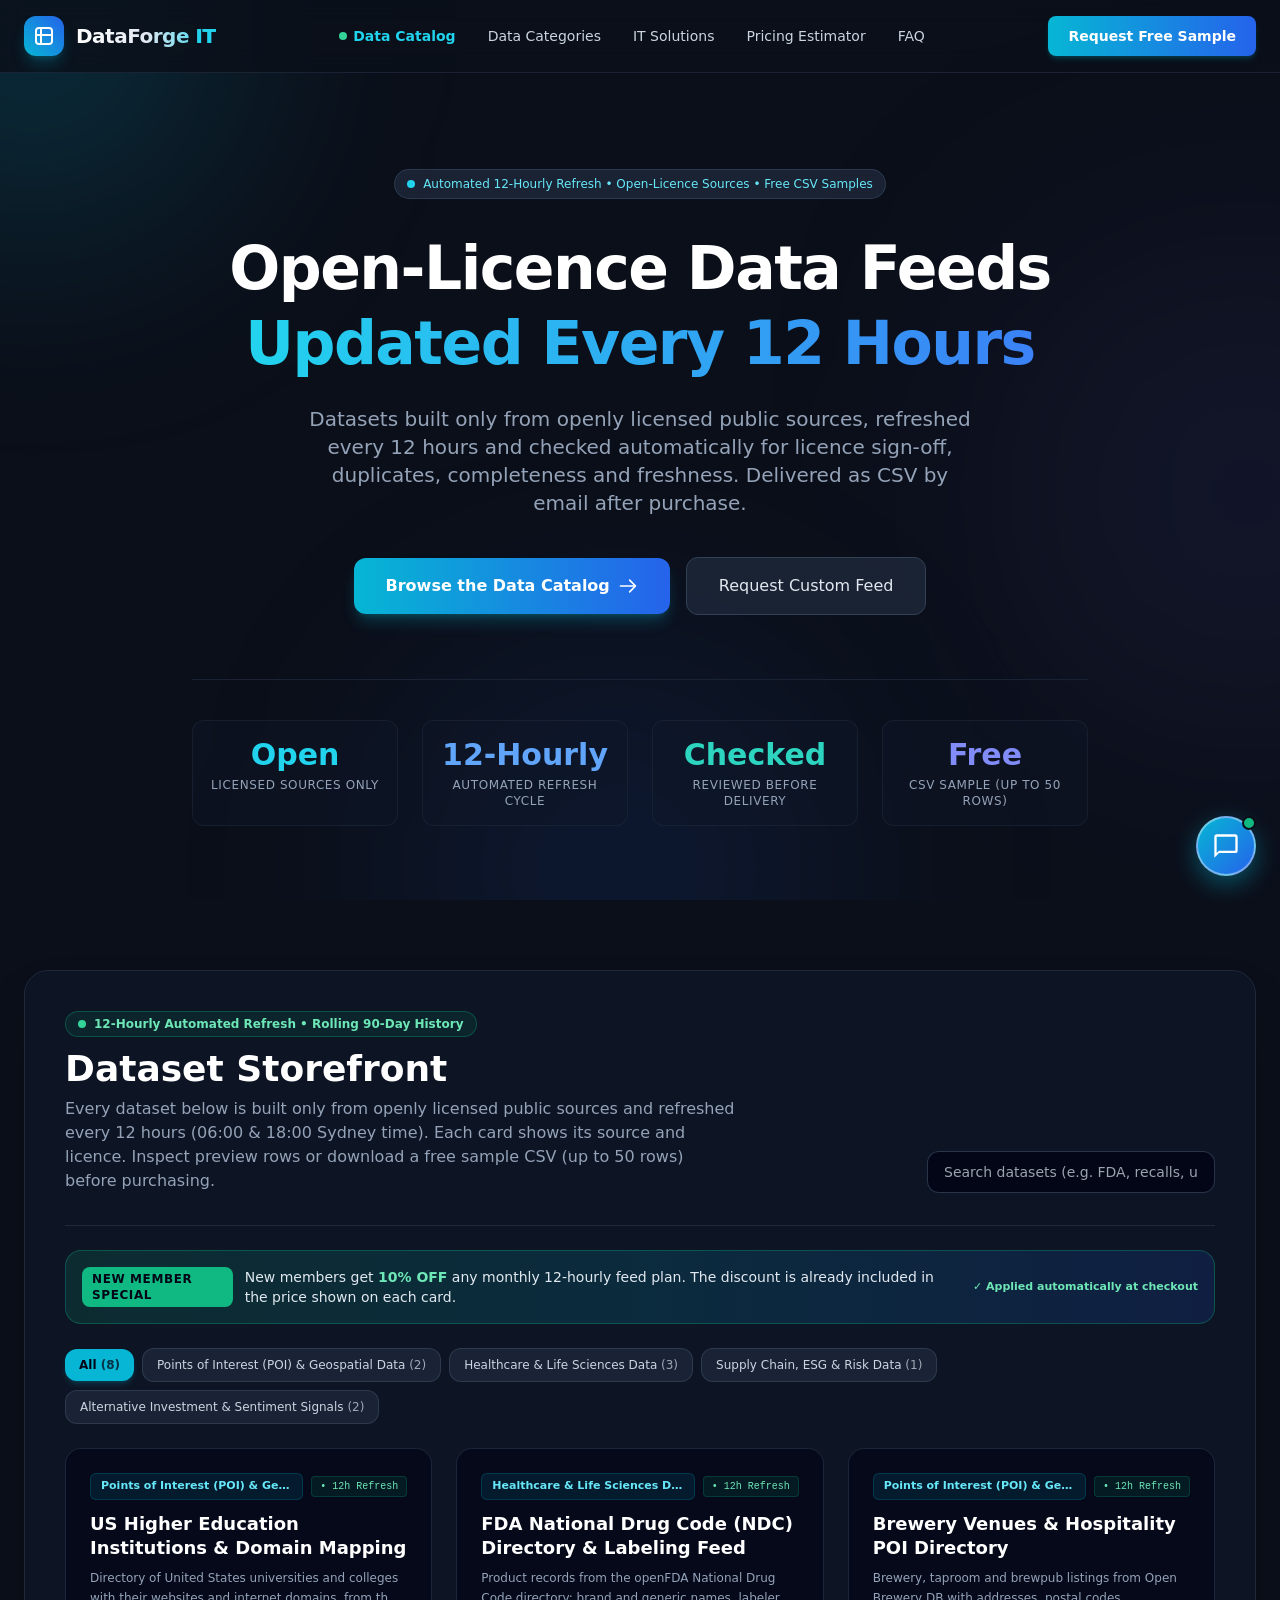
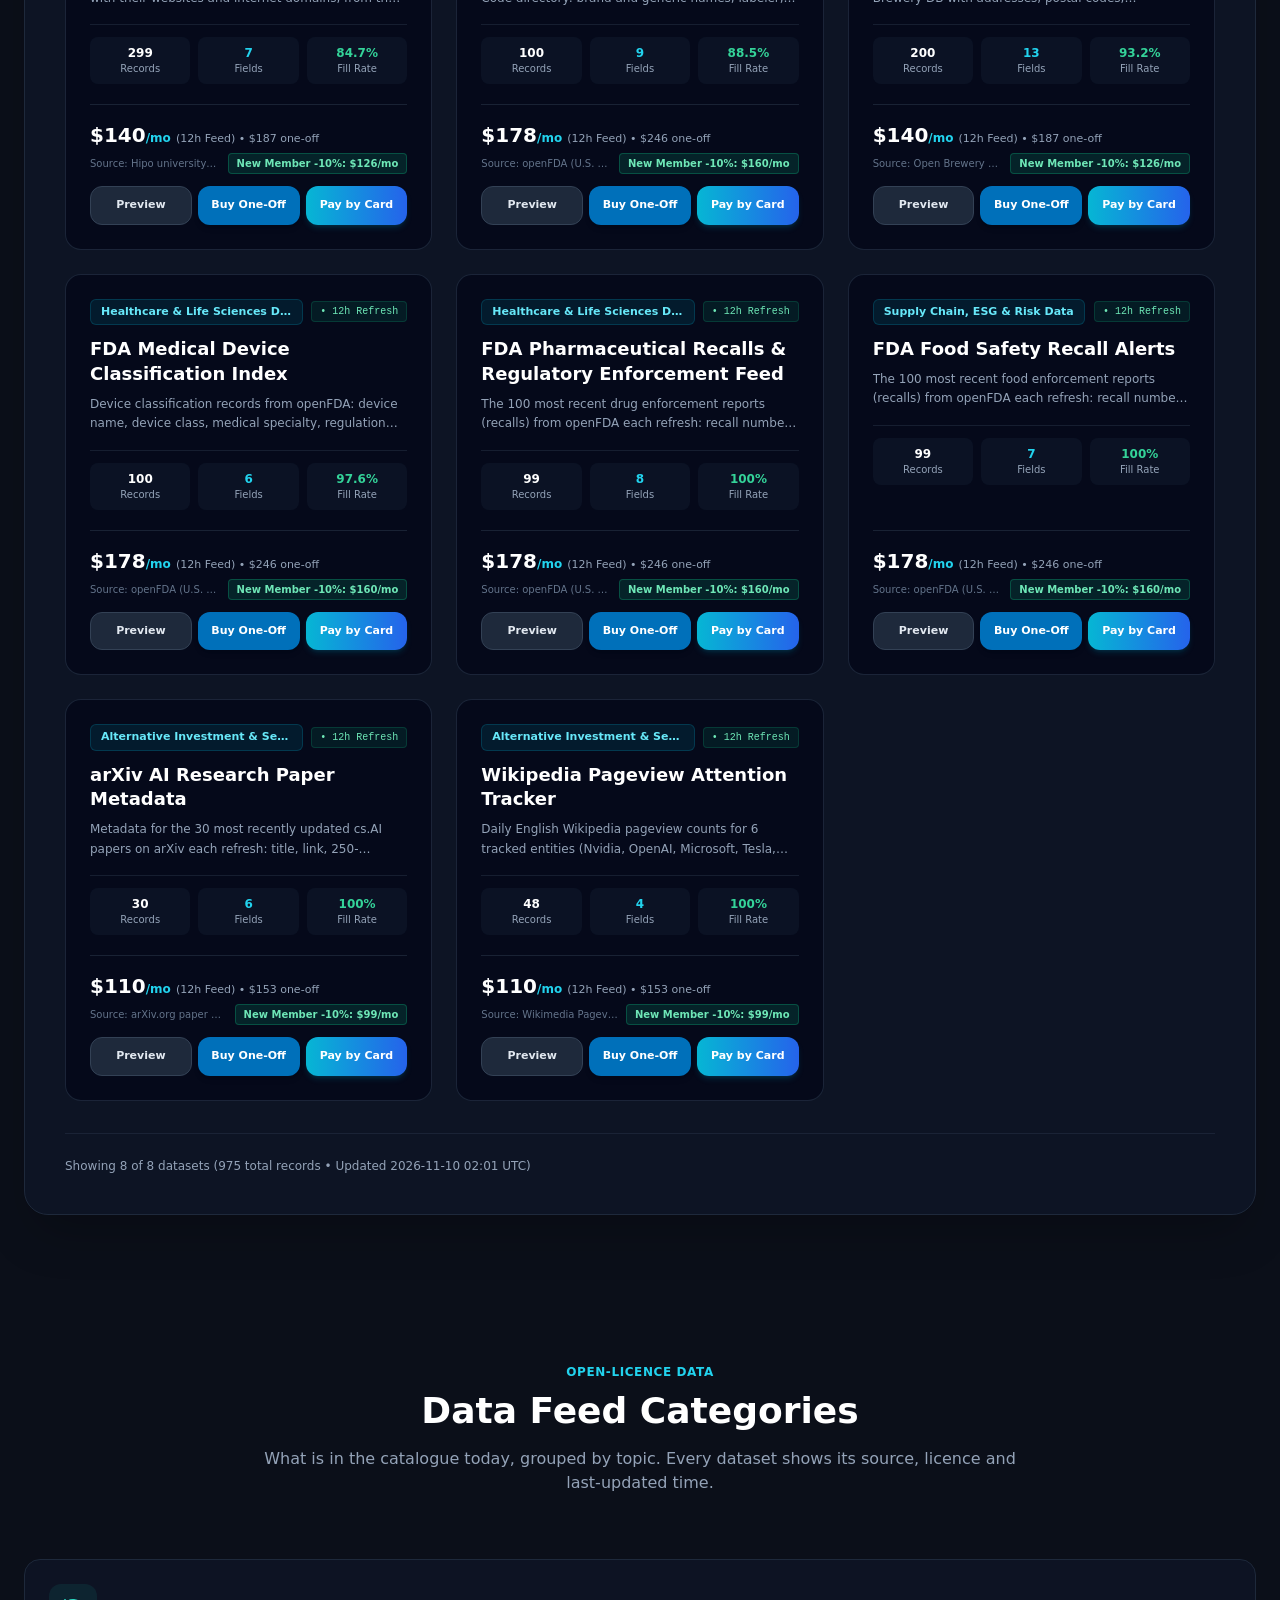
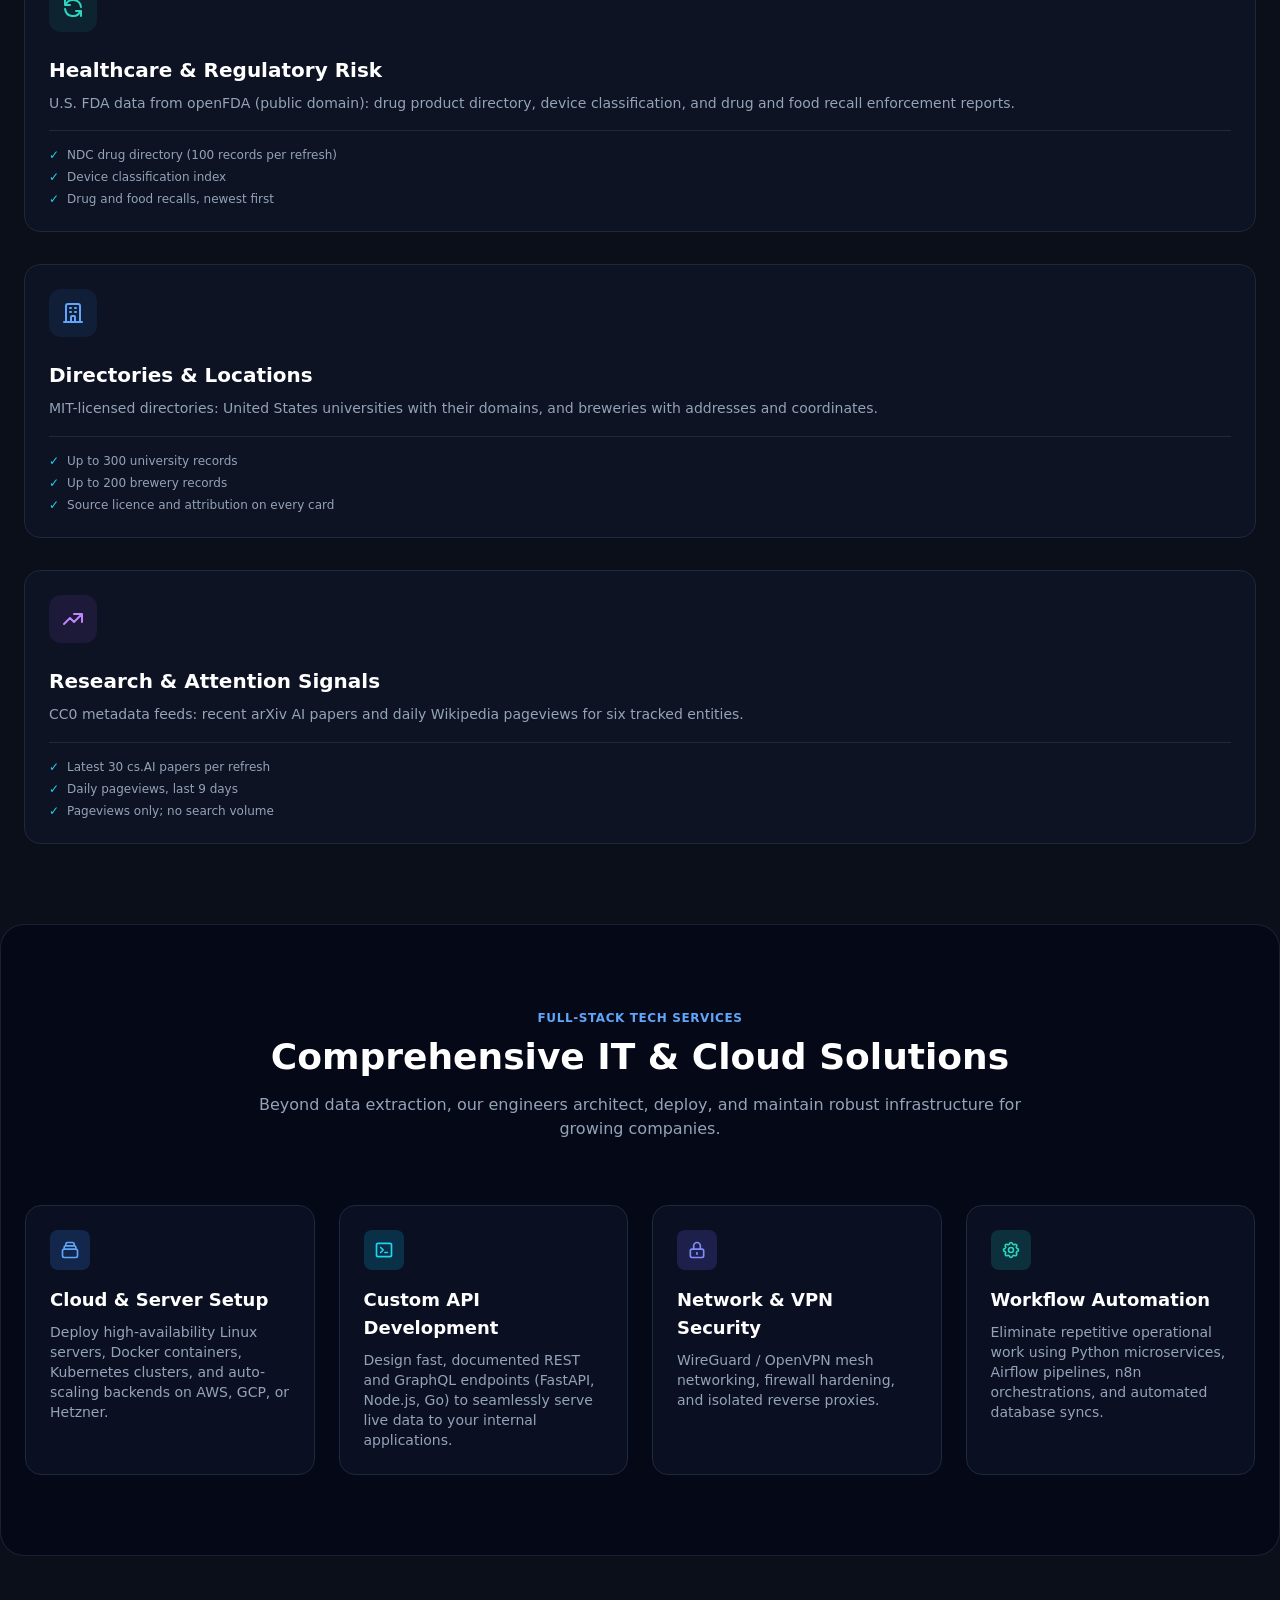
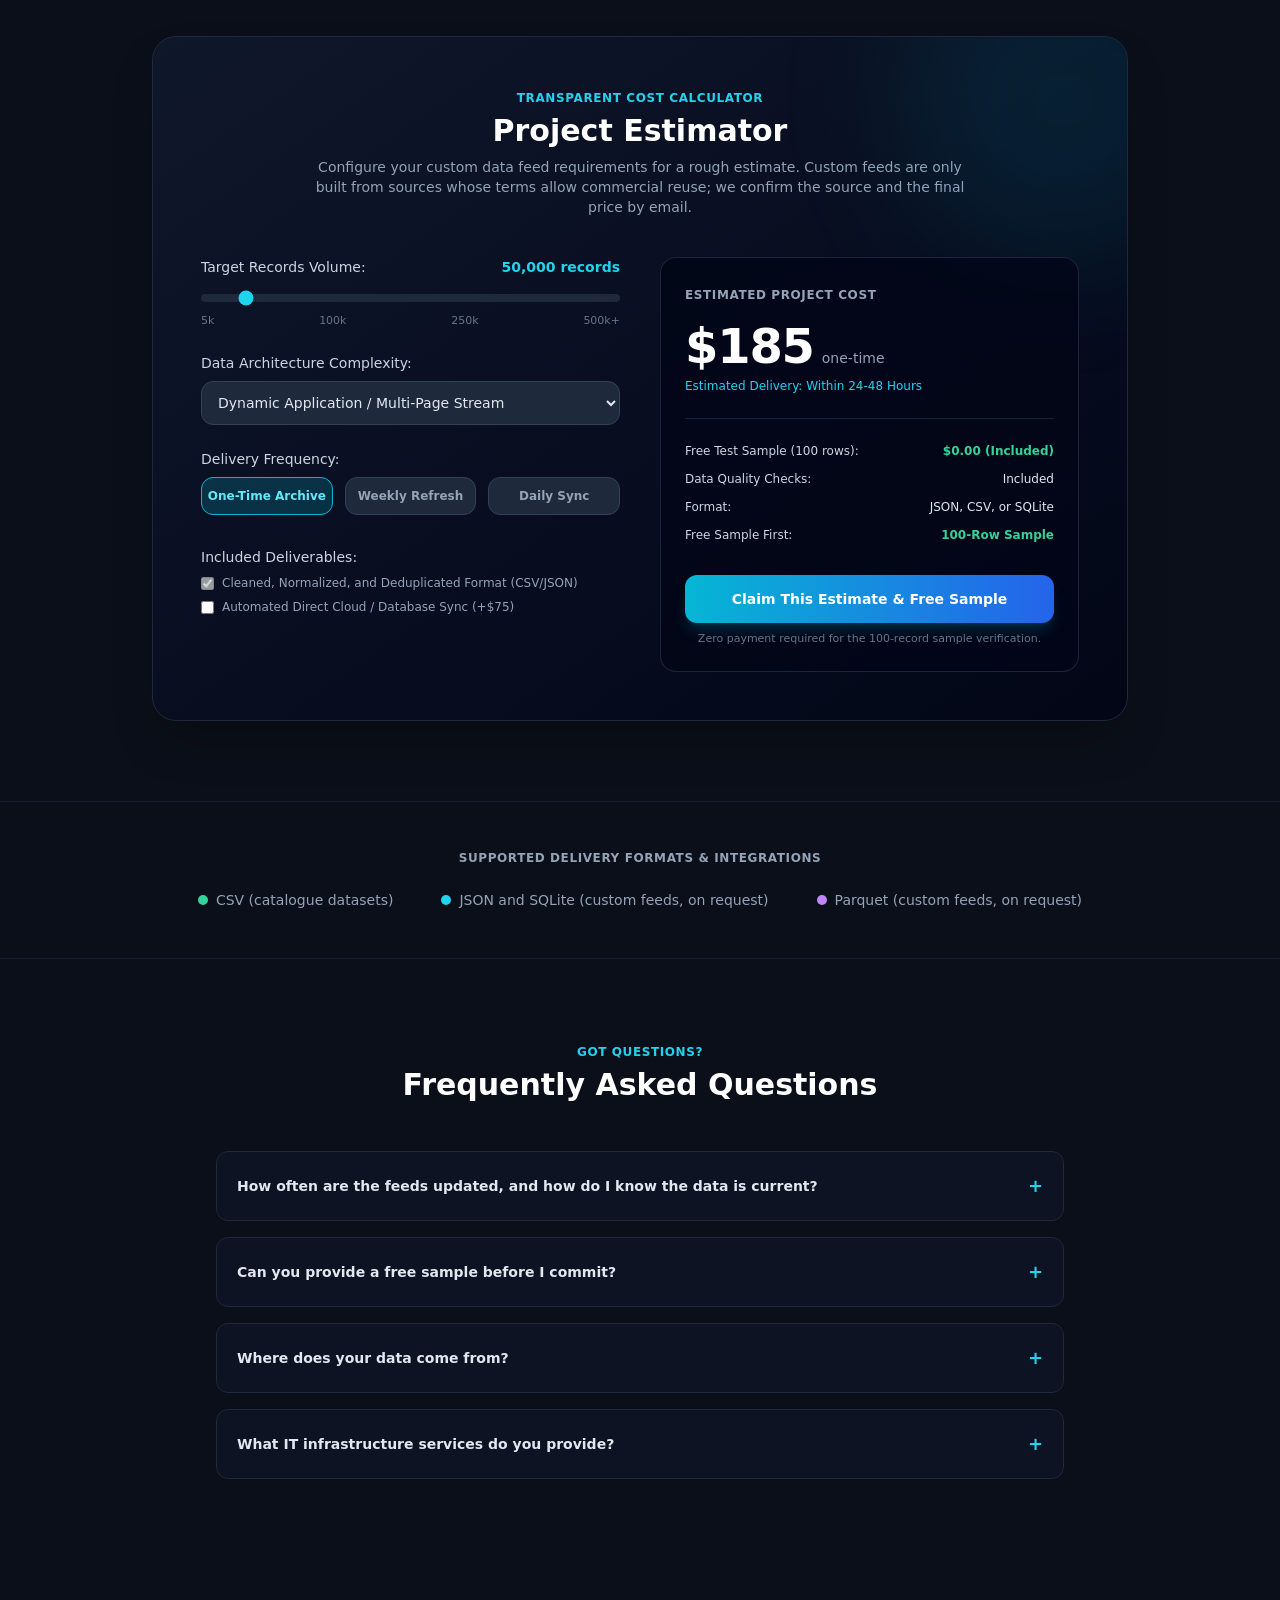
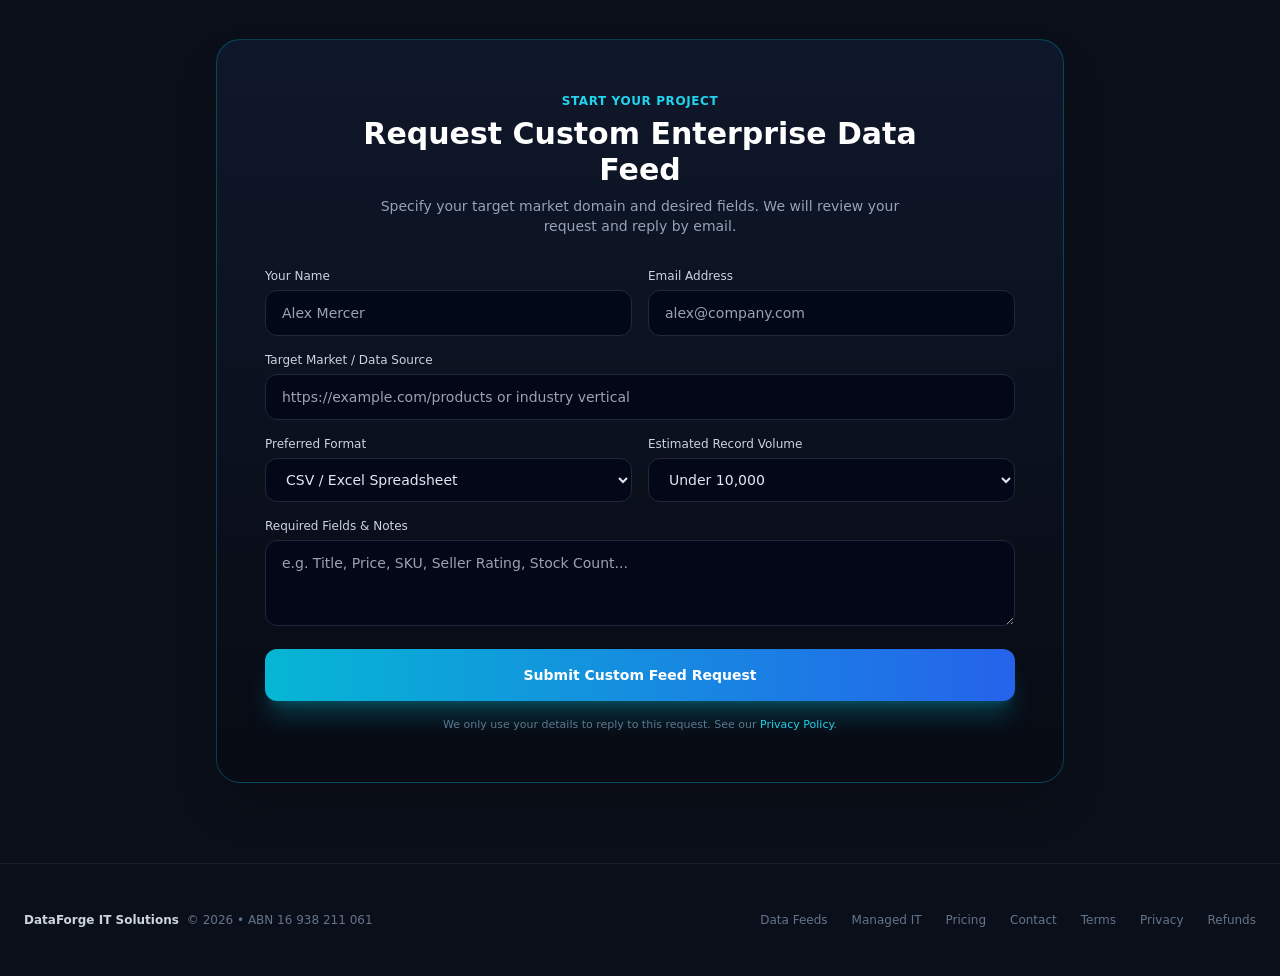
==== commit 17e9b685: "Use PayPal hosted payment links; remove personal email and editable price from checkout Co-Authored-" ====
--- a/index.html
+++ b/index.html
@@ -235,7 +235,7 @@
           </a>
           <button id="modalPaypalBtn" class="flex-1 sm:flex-initial px-4 py-2.5 rounded-xl bg-[#0070ba] hover:bg-[#003087] text-white text-xs font-bold shadow-md shadow-blue-500/20 transition-all flex items-center justify-center gap-1.5">
             <svg class="w-3.5 h-3.5 fill-current" viewBox="0 0 24 24"><path d="M7.076 21.337H2.47a.641.641 0 0 1-.633-.74L4.944 3.72a.787.787 0 0 1 .776-.645h6.634c3.085 0 5.485 1.258 5.767 4.143.238 2.457-.96 4.38-3.05 5.25 1.83.67 2.65 2.27 2.23 4.54-.49 2.68-2.61 4.33-5.83 4.33H8.38l-.63 3.99H7.076z"/></svg>
-            <span>Pay with PayPal</span>
+            <span>Buy One-Off (PayPal)</span>
           </button>
           <button id="modalStripeBtn" class="flex-1 sm:flex-initial px-4 py-2.5 rounded-xl bg-gradient-to-r from-cyan-500 to-blue-600 hover:from-cyan-400 hover:to-blue-500 text-white text-xs font-bold shadow-md shadow-cyan-500/20 transition-all flex items-center justify-center gap-1.5">
             <svg class="w-3.5 h-3.5 fill-current" viewBox="0 0 24 24"><path d="M20 4H4c-1.11 0-1.99.89-1.99 2L2 18c0 1.11.89 2 2 2h16c1.11 0 2-.89 2-2V6c0-1.11-.89-2-2-2zm0 14H4v-6h16v6zm0-10H4V6h16v2z"/></svg>
@@ -675,6 +675,7 @@
   </script>
   <script src="catalog-data.js?v=20261109"></script>
   <script src="catalog-loader.js?v=20261109"></script>
+  <script src="paypal-links.js?v=20261110"></script>
   <script>
     let activeCategory = "All";
     let showAllCatalog = false;
@@ -771,7 +772,7 @@
                 Preview
               </button>
               <button onclick="buyPaypal('${d.id}')" class="px-2.5 py-2.5 rounded-xl bg-[#0070ba] hover:bg-[#005ea6] text-white text-[11px] font-bold shadow-md transition-all">
-                PayPal Buy
+                Buy One-Off
               </button>
               <button onclick="buyStripe('${d.id}')" class="px-2.5 py-2.5 rounded-xl bg-gradient-to-r from-cyan-500 to-blue-600 hover:from-cyan-400 hover:to-blue-500 text-white text-[11px] font-bold shadow-md shadow-cyan-500/15 transition-all">
                 Pay by Card
@@ -794,12 +795,9 @@
     }
 
     function buyPaypal(datasetId) {
-      const catData = window.DATAFORGE_CATALOG;
-      const d = catData.datasets.find(x => x.id === datasetId);
-      if (!d) return;
-      const itemName = encodeURIComponent(`DataForge IT - ${d.title} (12-Hour Subscription Feed)`);
-      const price = d.price_new_member_usd || d.price_monthly_usd;
-      window.open(`https://www.paypal.com/cgi-bin/webscr?cmd=_xclick&business=jleake2620%40gmail.com&item_name=${itemName}&amount=${price}&currency_code=USD&no_shipping=1`, '_blank');
+      // One-off purchase through a PayPal hosted link (price is fixed on PayPal's side).
+      const url = window.dataforgePayUrl && window.dataforgePayUrl(datasetId, 'oneoff');
+      window.open(url || `checkout.html?dataset=${encodeURIComponent(datasetId)}&method=paypal`, '_blank');
     }
 
     function buyStripe(datasetId) {
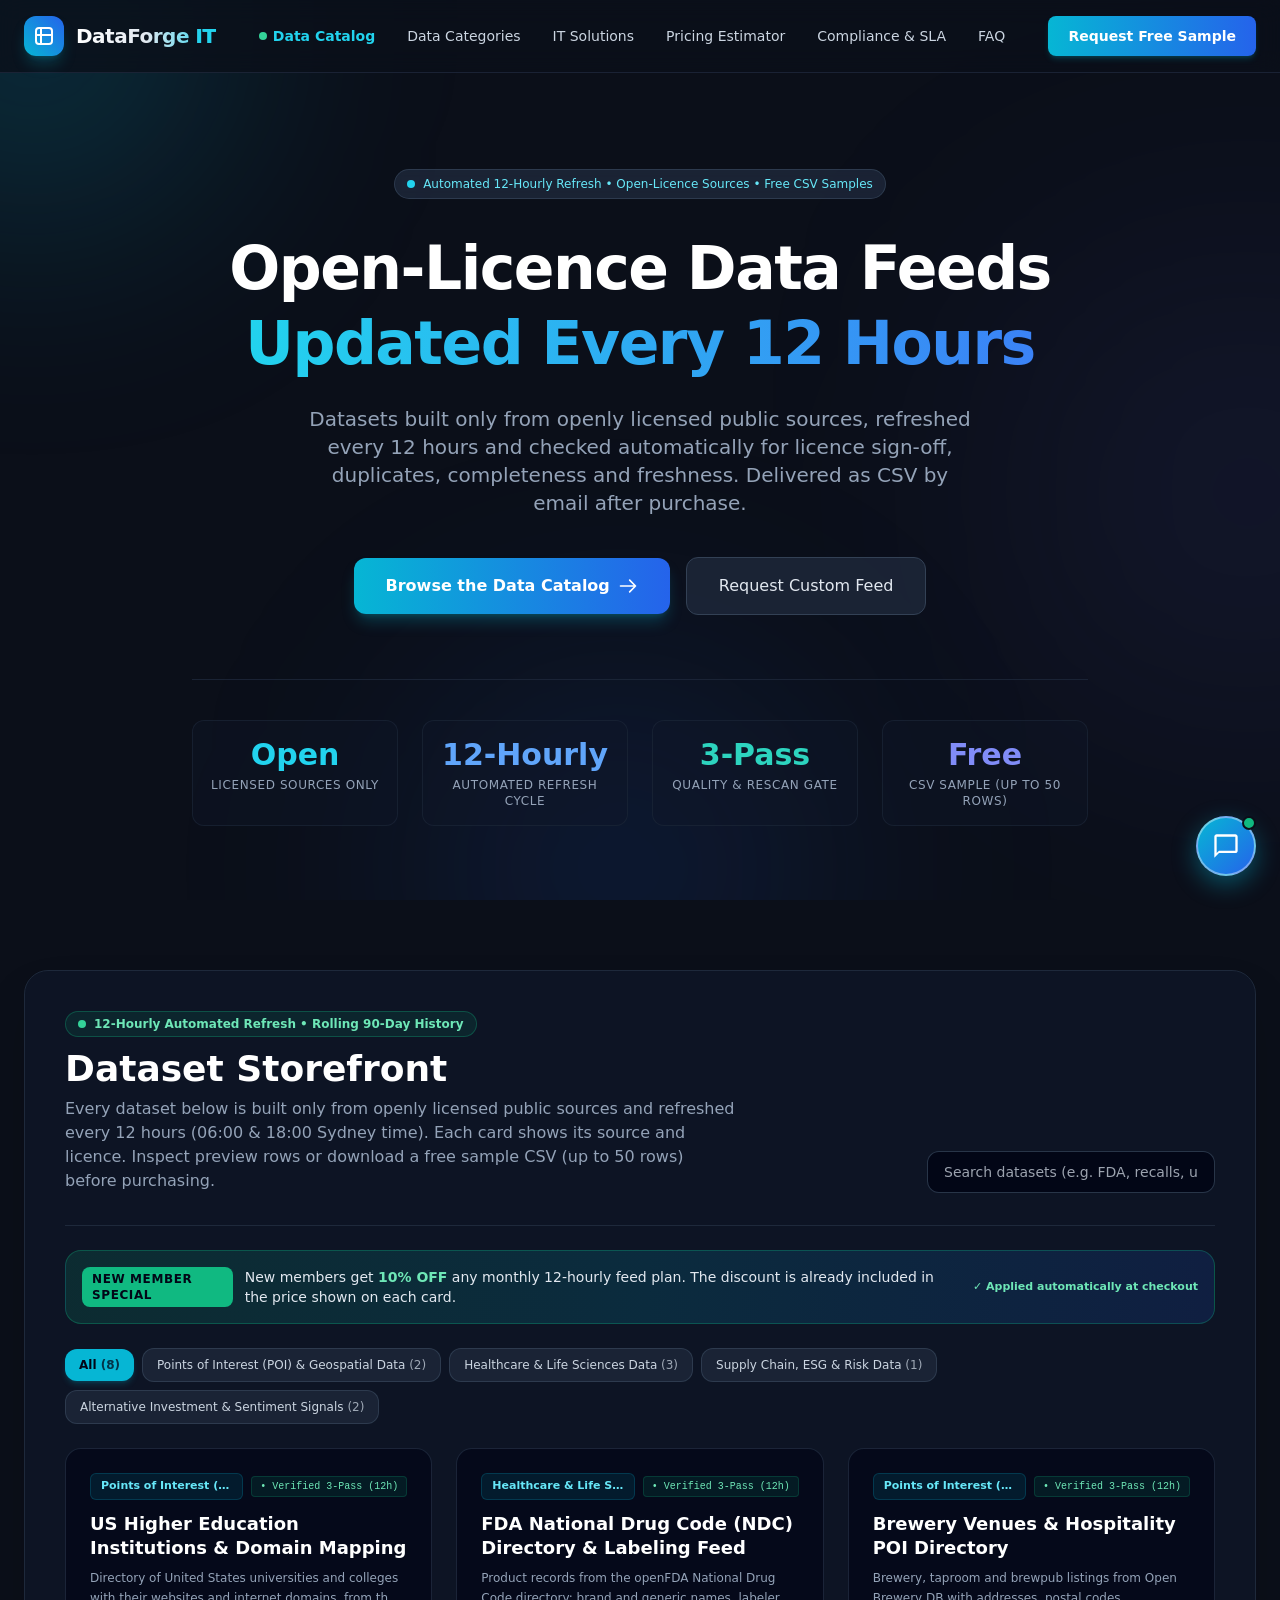
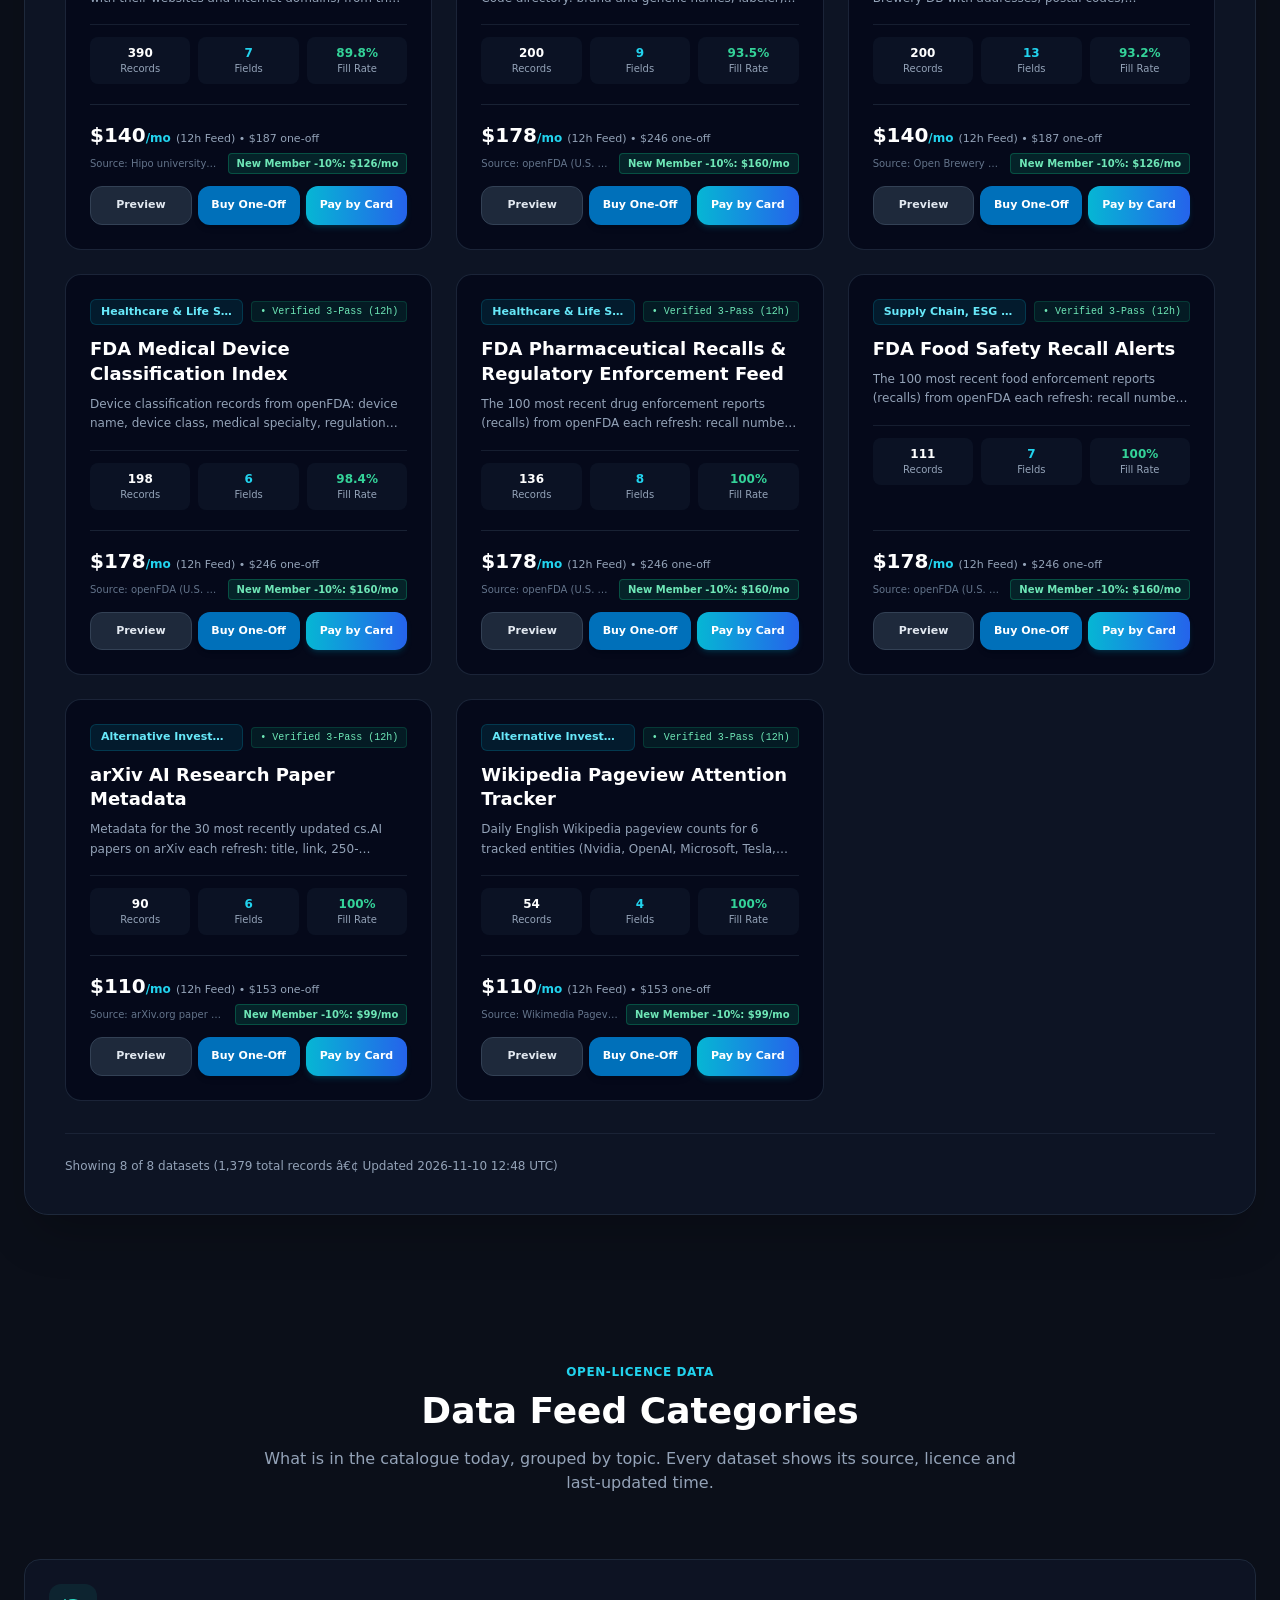
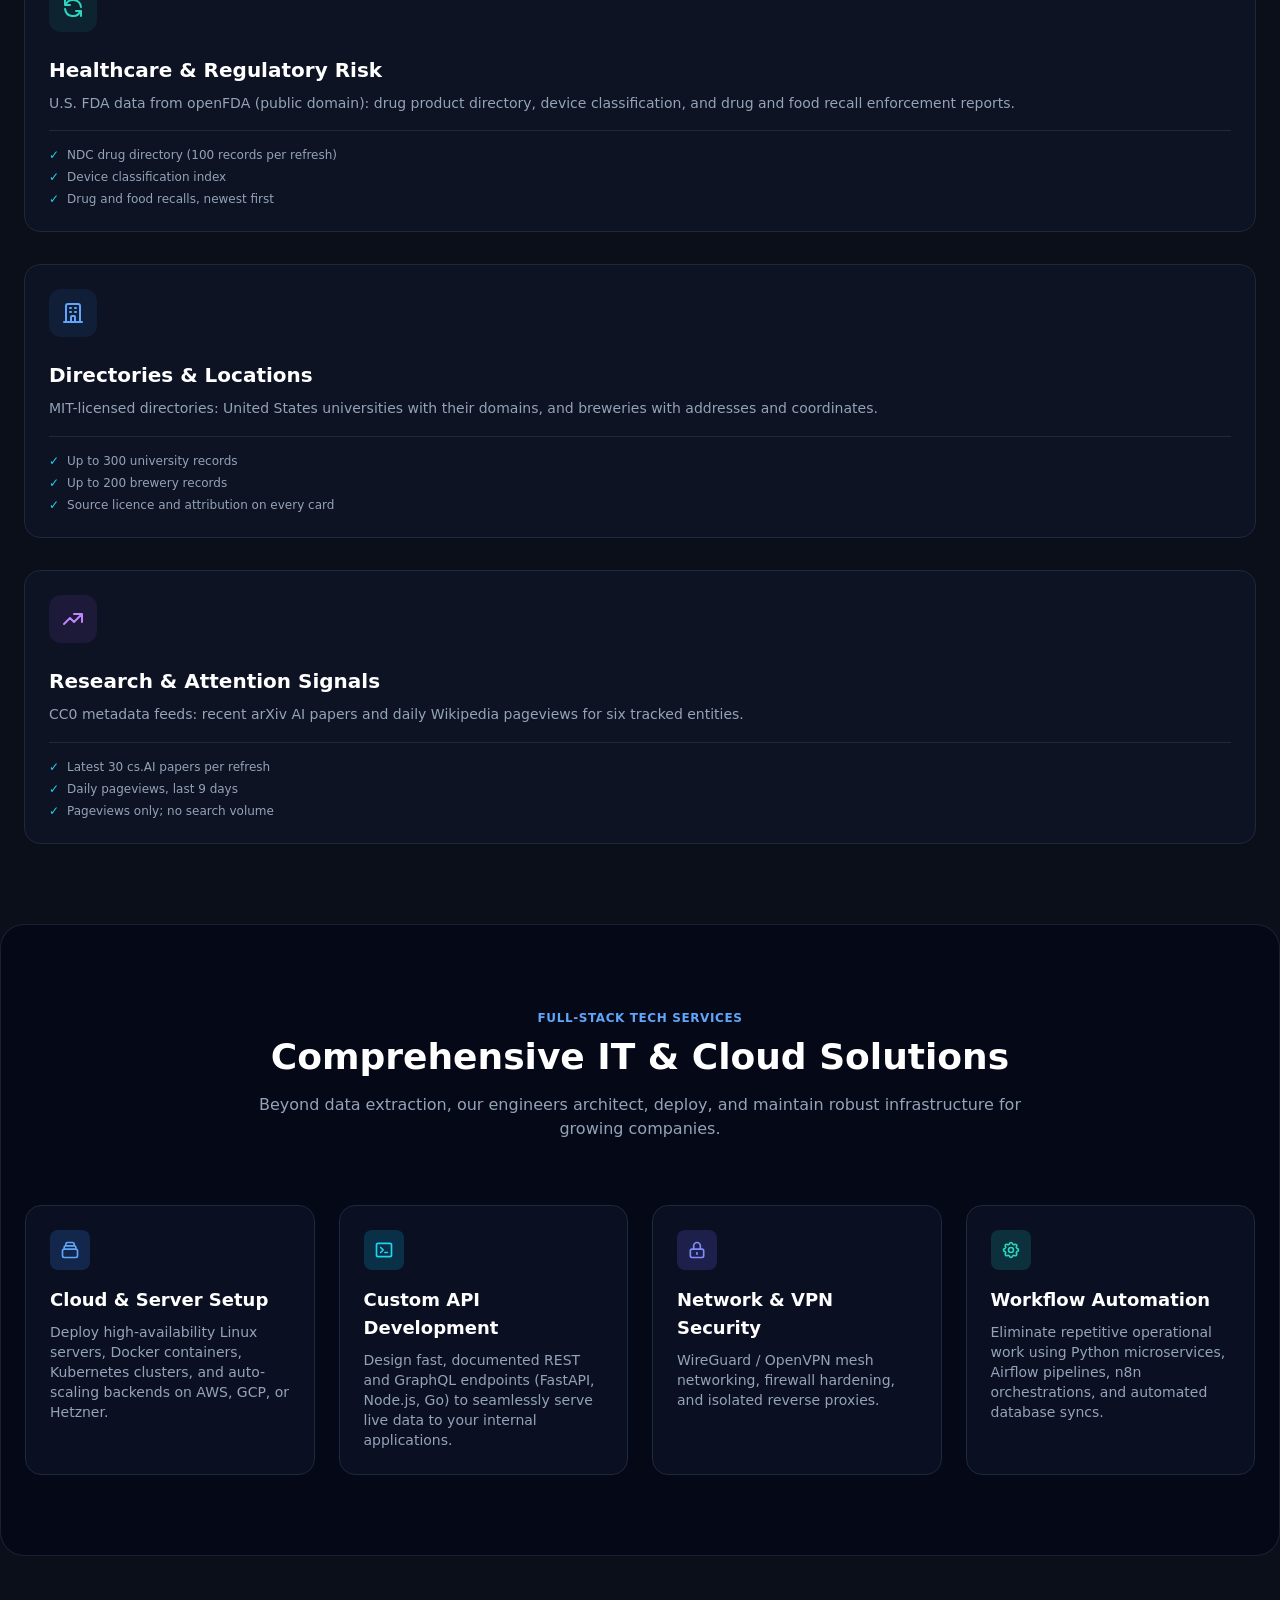
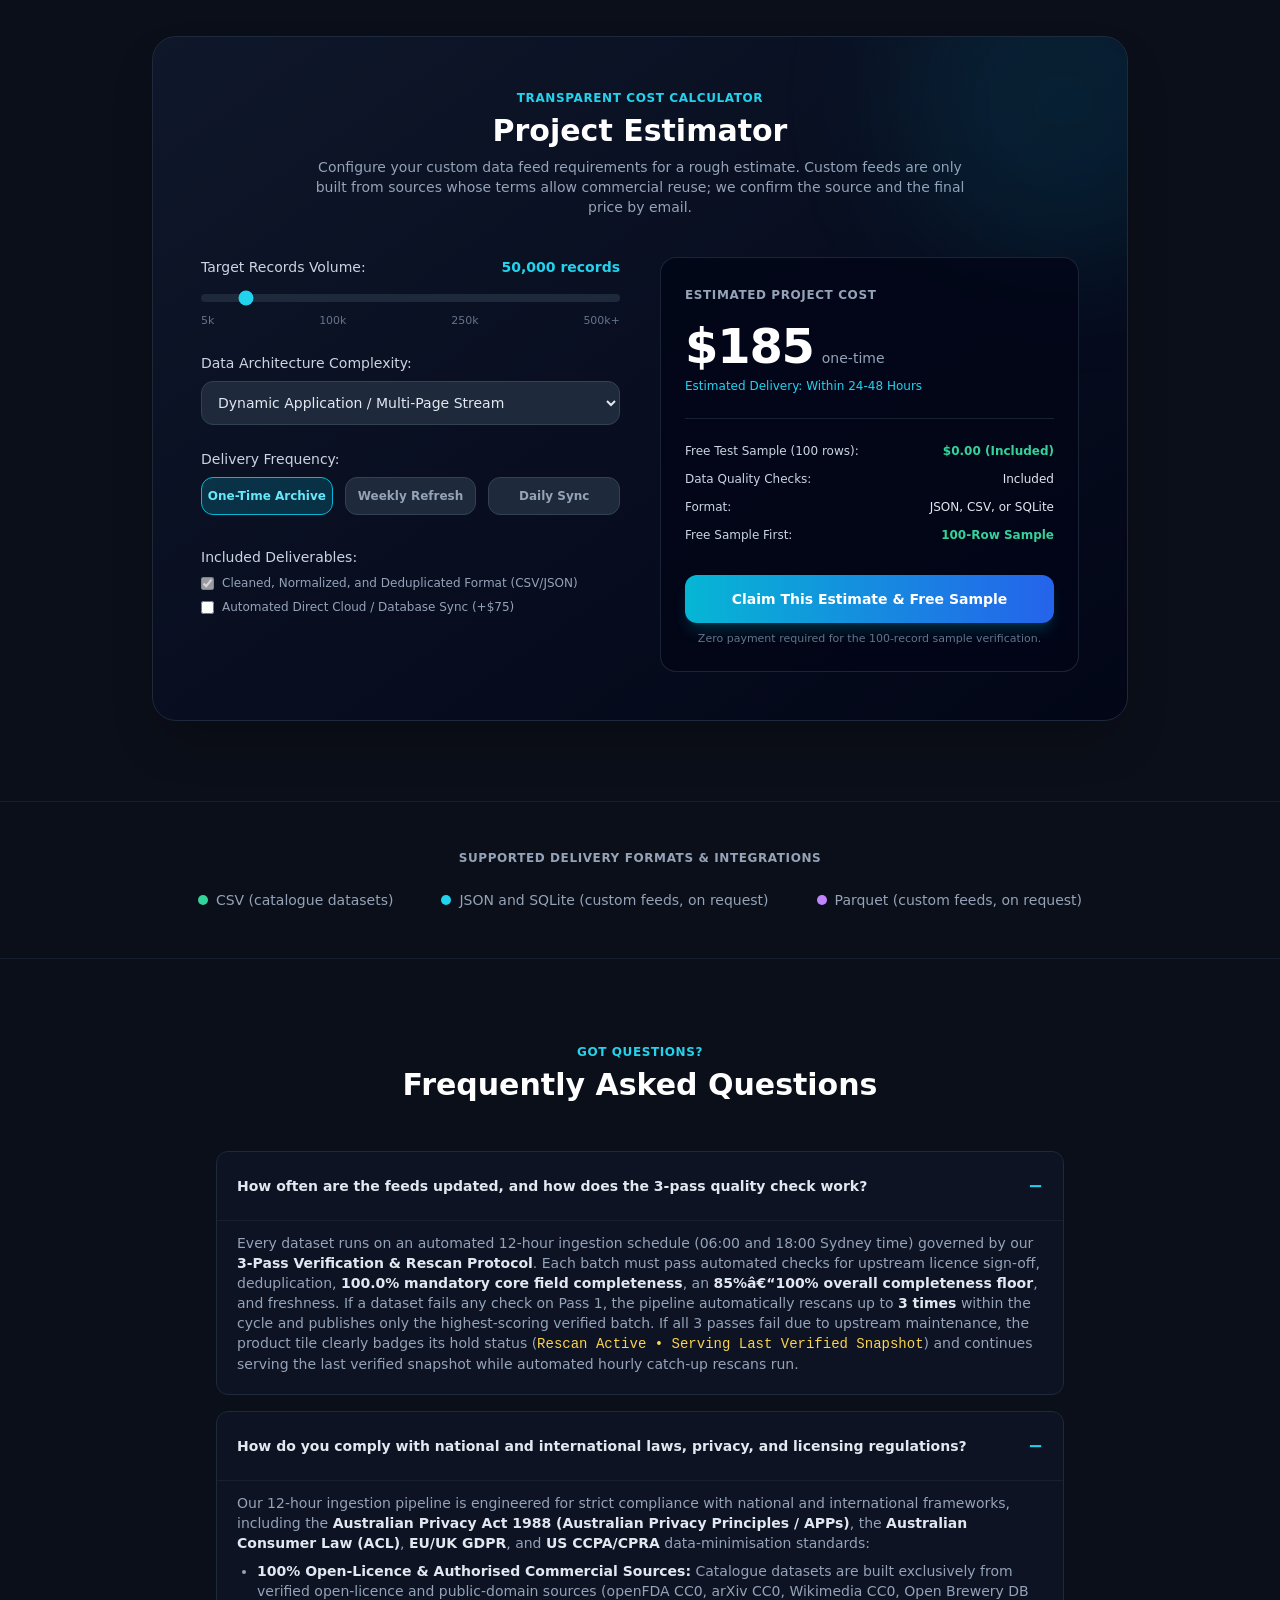
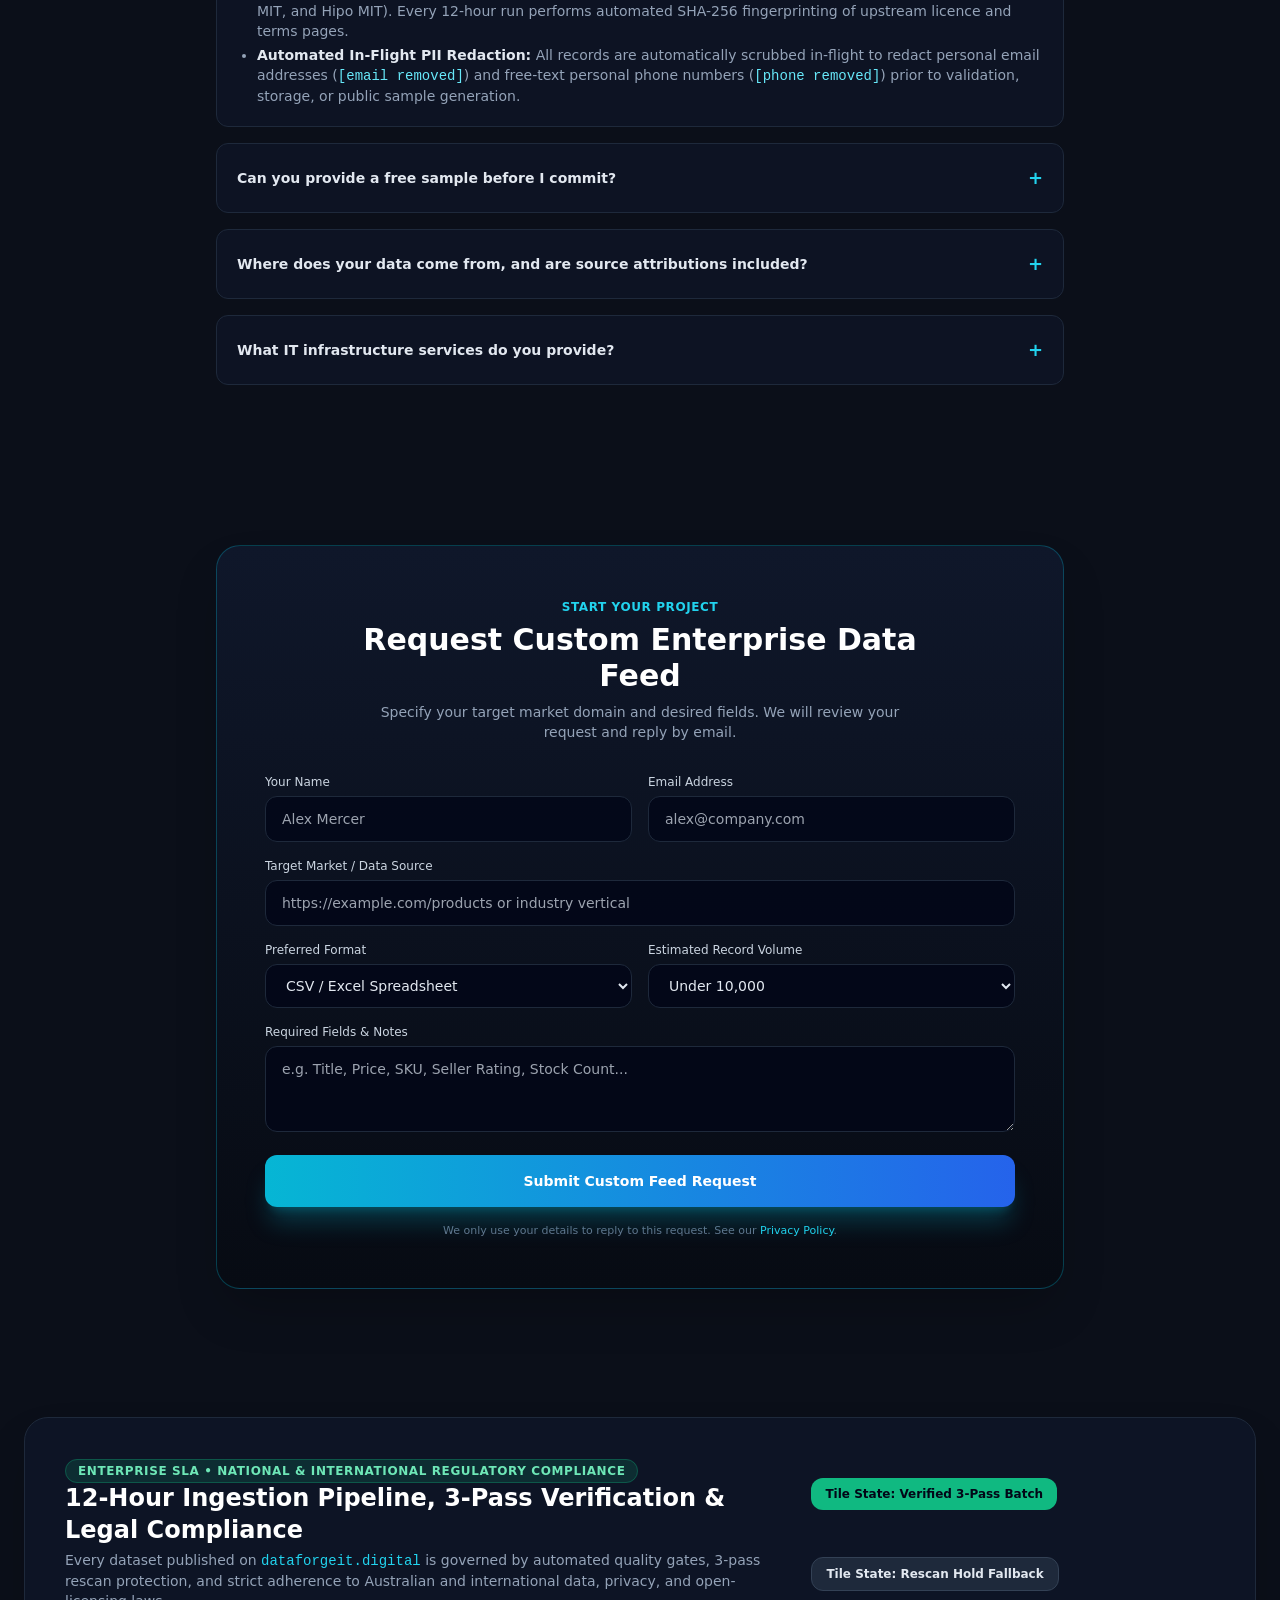
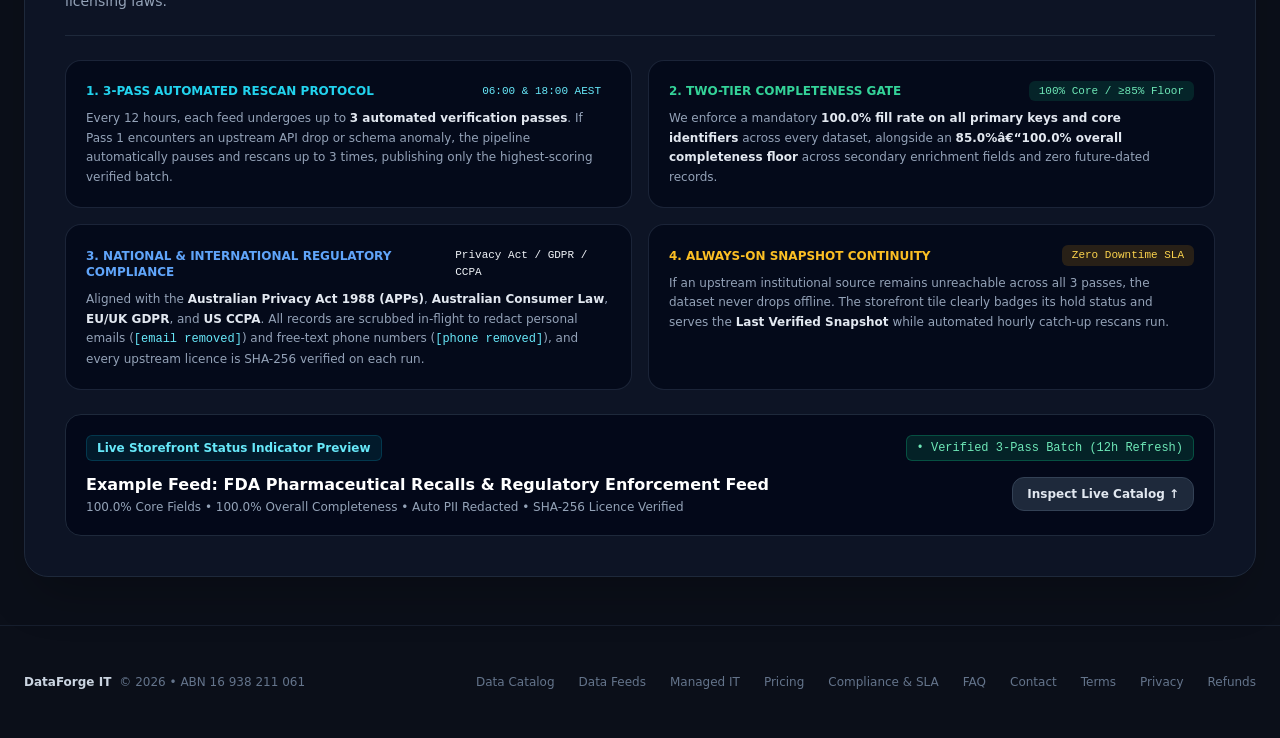
==== commit d191e61d: "Update index.html: DataForge IT footer, 3-Pass Rescan & Regulatory Compliance section/FAQs, and one-" ====
--- a/index.html
+++ b/index.html
@@ -1,860 +1,1008 @@
-<!DOCTYPE html>
-<html lang="en" class="scroll-smooth">
-<head>
-  <meta charset="UTF-8">
-  <meta name="viewport" content="width=device-width, initial-scale=1.0">
-  <title>DataForge IT | Open-Licence Data Feeds Refreshed Every 12 Hours</title>
-  
-  <!-- SEO & Social Preview Tags -->
-  <meta name="description" content="Cleaned, ready-to-use datasets built from openly licensed public sources, refreshed every 12 hours. Free CSV sample (up to 50 rows) on every dataset.">
-  <meta property="og:type" content="website">
-  <meta property="og:url" content="https://dataforgeit.digital/">
-  <meta property="og:title" content="DataForge IT — Open-Licence Data Feeds Refreshed Every 12 Hours">
-  <meta property="og:description" content="Inspect schemas and download free sample CSVs (up to 50 rows): FDA recalls and drug data, research trends, universities and more. New members save 10%.">
-  <meta name="twitter:card" content="summary">
-  <meta name="twitter:title" content="DataForge IT — Open-Licence Data Feeds">
-  <meta name="twitter:description" content="10% new member discount. Free CSV sample (up to 50 rows) on every dataset.">
-  
-  <link rel="stylesheet" href="site.css">
-  <style>
-    @keyframes pulseGlow {
-      0%, 100% { opacity: 0.4; transform: scale(1); }
-      50% { opacity: 0.8; transform: scale(1.05); }
-    }
-    .glow-effect {
-      animation: pulseGlow 6s ease-in-out infinite;
-    }
-    .custom-scrollbar::-webkit-scrollbar {
-      width: 6px;
-      height: 6px;
-    }
-    .custom-scrollbar::-webkit-scrollbar-track {
-      background: rgba(0, 0, 0, 0.2);
-    }
-    .custom-scrollbar::-webkit-scrollbar-thumb {
-      background: rgba(255, 255, 255, 0.2);
-      border-radius: 4px;
-    }
-  </style>
-</head>
-<body class="bg-[#0b0f19] text-slate-100 font-sans antialiased selection:bg-cyan-500 selection:text-white">
-
-  <!-- Glow Background Orbs -->
-  <div class="fixed inset-0 overflow-hidden pointer-events-none -z-10">
-    <div class="absolute -top-40 -left-40 w-96 h-96 bg-cyan-500/20 rounded-full blur-[120px] glow-effect"></div>
-    <div class="absolute top-1/3 -right-40 w-96 h-96 bg-indigo-500/15 rounded-full blur-[140px] glow-effect" style="animation-delay: 2s;"></div>
-    <div class="absolute -bottom-40 left-1/3 w-96 h-96 bg-blue-600/15 rounded-full blur-[130px] glow-effect" style="animation-delay: 4s;"></div>
-  </div>
-
-  <!-- Navigation -->
-  <nav class="sticky top-0 z-50 backdrop-blur-md bg-[#0b0f19]/80 border-b border-slate-800/80 px-6 py-4">
-    <div class="max-w-7xl mx-auto flex items-center justify-between">
-      <a href="https://dataforgeit.digital" class="flex items-center gap-3 hover:opacity-90 transition-opacity" title="DataForge IT Home">
-        <div class="w-10 h-10 rounded-xl bg-gradient-to-tr from-cyan-500 to-blue-600 flex items-center justify-center shadow-lg shadow-cyan-500/25">
-          <svg class="w-6 h-6 text-white" fill="none" stroke="currentColor" viewBox="0 0 24 24">
-            <path stroke-linecap="round" stroke-linejoin="round" stroke-width="2" d="M4 7v10c0 2 1 3 3 3h10c2 0 3-1 3-3V7c0-2-1-3-3-3H7C5 4 4 5 4 7zm0 4h16M9 4v16"/>
-          </svg>
-        </div>
-        <span class="text-xl font-bold tracking-tight bg-gradient-to-r from-white via-slate-200 to-cyan-400 bg-clip-text text-transparent">DataForge <span class="text-cyan-400">IT</span></span>
-      </a>
-
-      <div class="hidden md:flex items-center gap-8 text-sm font-medium text-slate-300">
-        <a href="#catalog" class="text-cyan-400 font-semibold hover:text-cyan-300 transition-colors flex items-center gap-1.5">
-          <span class="w-2 h-2 rounded-full bg-emerald-400 animate-pulse"></span>
-          Data Catalog
-        </a>
-        <a href="#services" class="hover:text-cyan-400 transition-colors">Data Categories</a>
-        <a href="#it-solutions" class="hover:text-cyan-400 transition-colors">IT Solutions</a>
-        <a href="#calculator" class="hover:text-cyan-400 transition-colors">Pricing Estimator</a>
-        <a href="#faq" class="hover:text-cyan-400 transition-colors">FAQ</a>
-      </div>
-
-      <div class="flex items-center gap-3">
-        <a href="#contact" class="px-5 py-2.5 rounded-lg bg-gradient-to-r from-cyan-500 to-blue-600 hover:from-cyan-400 hover:to-blue-500 text-white font-semibold text-sm shadow-md shadow-cyan-500/20 transition-all transform hover:-translate-y-0.5">
-          Request Free Sample
-        </a>
-      </div>
-    </div>
-  </nav>
-
-  <!-- Hero Section -->
-  <header class="relative pt-24 pb-20 px-6 max-w-7xl mx-auto text-center">
-    <div class="inline-flex items-center gap-2 px-3 py-1.5 rounded-full bg-slate-800/80 border border-slate-700/80 text-xs text-cyan-300 font-medium mb-8 backdrop-blur-sm">
-      <span class="w-2 h-2 rounded-full bg-cyan-400 animate-ping"></span>
-      Automated 12-Hourly Refresh &bullet; Open-Licence Sources &bullet; Free CSV Samples
-    </div>
-
-    <h1 class="text-4xl sm:text-6xl font-extrabold tracking-tight text-white max-w-4xl mx-auto leading-tight sm:leading-tight">
-      Open-Licence Data Feeds <span class="bg-gradient-to-r from-cyan-400 to-blue-500 bg-clip-text text-transparent">Updated Every 12 Hours</span>
-    </h1>
-
-    <p class="mt-6 text-lg sm:text-xl text-slate-400 max-w-2xl mx-auto leading-relaxed">
-      Datasets built only from openly licensed public sources, refreshed every 12 hours and checked automatically for licence sign-off, duplicates, completeness and freshness. Delivered as CSV by email after purchase.
-    </p>
-
-    <!-- CTAs -->
-    <div class="mt-10 flex flex-col sm:flex-row items-center justify-center gap-4">
-      <a href="#catalog" class="w-full sm:w-auto px-8 py-4 rounded-xl bg-gradient-to-r from-cyan-500 to-blue-600 hover:from-cyan-400 hover:to-blue-500 text-white font-semibold text-base shadow-lg shadow-cyan-500/25 transition-all transform hover:-translate-y-0.5 flex items-center justify-center gap-2">
-        <span>Browse the Data Catalog</span>
-        <svg class="w-5 h-5" fill="none" stroke="currentColor" viewBox="0 0 24 24"><path stroke-linecap="round" stroke-linejoin="round" stroke-width="2" d="M14 5l7 7m0 0l-7 7m7-7H3"/></svg>
-      </a>
-      <a href="#contact" class="w-full sm:w-auto px-8 py-4 rounded-xl bg-slate-800/80 hover:bg-slate-800 border border-slate-700 text-slate-200 font-medium text-base transition-colors flex items-center justify-center gap-2">
-        <span>Request Custom Feed</span>
-      </a>
-    </div>
-
-    <!-- Trust Stats -->
-    <div class="mt-16 grid grid-cols-2 md:grid-cols-4 gap-6 max-w-4xl mx-auto pt-10 border-t border-slate-800/80">
-      <div class="p-4 rounded-xl bg-slate-900/40 border border-slate-800/60">
-        <div class="text-3xl font-extrabold text-cyan-400">Open</div>
-        <div class="text-xs text-slate-400 mt-1 uppercase tracking-wider font-medium">Licensed Sources Only</div>
-      </div>
-      <div class="p-4 rounded-xl bg-slate-900/40 border border-slate-800/60">
-        <div class="text-3xl font-extrabold text-blue-400">12-Hourly</div>
-        <div class="text-xs text-slate-400 mt-1 uppercase tracking-wider font-medium">Automated Refresh Cycle</div>
-      </div>
-      <div class="p-4 rounded-xl bg-slate-900/40 border border-slate-800/60">
-        <div class="text-3xl font-extrabold text-teal-400">Checked</div>
-        <div class="text-xs text-slate-400 mt-1 uppercase tracking-wider font-medium">Reviewed Before Delivery</div>
-      </div>
-      <div class="p-4 rounded-xl bg-slate-900/40 border border-slate-800/60">
-        <div class="text-3xl font-extrabold text-indigo-400">Free</div>
-        <div class="text-xs text-slate-400 mt-1 uppercase tracking-wider font-medium">CSV Sample (up to 50 rows)</div>
-      </div>
-    </div>
-  </header>
-
-  <!-- Direct Data Storefront -->
-  <section id="catalog" class="py-16 px-6 max-w-7xl mx-auto">
-    <div class="bg-slate-900/70 border border-slate-800 rounded-3xl p-6 sm:p-10 shadow-2xl backdrop-blur-xl">
-      <div class="flex flex-col lg:flex-row lg:items-end justify-between gap-6 pb-8 border-b border-slate-800">
-        <div>
-          <div class="inline-flex items-center gap-2 px-3 py-1 rounded-full bg-emerald-500/10 border border-emerald-500/30 text-emerald-300 text-xs font-semibold mb-3">
-            <span class="w-2 h-2 rounded-full bg-emerald-400 animate-ping"></span>
-            12-Hourly Automated Refresh &bull; Rolling 90-Day History
-          </div>
-          <h2 class="text-3xl sm:text-4xl font-extrabold text-white">Dataset Storefront</h2>
-          <p class="text-slate-400 mt-2 max-w-2xl text-sm sm:text-base">
-            Every dataset below is built only from openly licensed public sources and refreshed every 12 hours (06:00 &amp; 18:00 Sydney time). Each card shows its source and licence. Inspect preview rows or download a free sample CSV (up to 50 rows) before purchasing.
-          </p>
-        </div>
-
-        <div class="flex flex-col sm:flex-row items-stretch sm:items-center gap-3">
-          <div class="relative">
-            <input id="catalogSearch" type="text" oninput="renderCatalog()" placeholder="Search datasets (e.g. FDA, recalls, universities)..." class="w-full sm:w-72 bg-slate-950/90 border border-slate-700/80 rounded-xl pl-4 pr-4 py-2.5 text-sm text-slate-200 outline-none focus:border-cyan-400">
-          </div>
-        </div>
-      </div>
-
-      <!-- Standalone Removable 10% New Membership Promo Banner -->
-      <div id="newMemberPromoBanner" class="mt-6 p-4 rounded-2xl bg-gradient-to-r from-emerald-500/15 via-cyan-500/15 to-blue-600/15 border border-emerald-500/30 flex flex-col sm:flex-row items-start sm:items-center justify-between gap-3">
-        <div class="flex items-center gap-3">
-          <span class="px-2.5 py-1 rounded-lg bg-emerald-500 text-slate-950 text-xs font-extrabold uppercase tracking-wider">New Member Special</span>
-          <span class="text-xs sm:text-sm text-slate-200 font-medium">
-            New members get <strong class="text-emerald-300">10% OFF</strong> any monthly 12-hourly feed plan. The discount is already included in the price shown on each card.
-          </span>
-        </div>
-        <span class="text-[11px] text-emerald-300 font-semibold whitespace-nowrap">&check; Applied automatically at checkout</span>
-      </div>
-
-      <!-- Category Filter Tabs -->
-      <div id="catalogCategories" class="flex flex-wrap items-center gap-2 pt-6 pb-6"></div>
-
-      <!-- Dataset Grid -->
-      <div id="catalogGrid" class="grid grid-cols-1 md:grid-cols-2 lg:grid-cols-3 gap-6"></div>
-
-      <!-- Show More / Count Footer -->
-      <div class="mt-8 pt-6 border-t border-slate-800/80 flex flex-col sm:flex-row items-center justify-between gap-4 text-xs text-slate-400">
-        <div id="catalogCountSummary">Loading datasets...</div>
-        <button id="toggleShowAllBtn" onclick="toggleShowAllCatalog()" class="px-5 py-2.5 rounded-xl bg-slate-800 hover:bg-slate-700 border border-slate-700 text-cyan-300 font-semibold transition-colors">
-          Show All Datasets
-        </button>
-      </div>
-    </div>
-  </section>
-
-  <!-- Dataset Sample & Schema Inspection Modal -->
-  <div id="datasetModal" class="fixed inset-0 z-50 hidden bg-black/80 backdrop-blur-sm flex items-center justify-center p-4">
-    <div class="bg-[#0f1626] border border-slate-700 rounded-2xl max-w-5xl w-full max-h-[90vh] flex flex-col shadow-2xl overflow-hidden">
-      <div class="px-6 py-4 border-b border-slate-800 flex items-center justify-between">
-        <div>
-          <span id="modalCategory" class="text-xs font-semibold uppercase tracking-wider text-cyan-400"></span>
-          <h3 id="modalTitle" class="text-xl font-bold text-white mt-0.5"></h3>
-        </div>
-        <button onclick="closeDatasetModal()" class="text-slate-400 hover:text-white text-2xl leading-none px-2">&times;</button>
-      </div>
-
-      <div class="p-6 overflow-y-auto space-y-6 custom-scrollbar">
-        <div class="grid grid-cols-2 sm:grid-cols-4 gap-3 text-xs">
-          <div class="p-3 rounded-xl bg-slate-900/90 border border-slate-800">
-            <div class="text-slate-400">Master Time-Series Rows</div>
-            <div id="modalRecords" class="text-lg font-bold text-cyan-400 mt-0.5"></div>
-          </div>
-          <div class="p-3 rounded-xl bg-slate-900/90 border border-slate-800">
-            <div class="text-slate-400">Refresh Schedule</div>
-            <div class="text-sm font-bold text-emerald-400 mt-1">Every 12 Hours</div>
-          </div>
-          <div class="p-3 rounded-xl bg-slate-900/90 border border-slate-800">
-            <div class="text-slate-400">Data Completeness</div>
-            <div id="modalCompleteness" class="text-lg font-bold text-blue-400 mt-0.5"></div>
-          </div>
-          <div class="p-3 rounded-xl bg-slate-900/90 border border-slate-800">
-            <div class="text-slate-400">Last Updated (UTC)</div>
-            <div id="modalUpdated" class="text-xs font-mono text-slate-200 mt-1.5"></div>
-          </div>
-        </div>
-
-        <p id="modalSource" class="text-xs text-slate-400 leading-relaxed"></p>
-
-        <div>
-          <h4 class="text-xs font-semibold uppercase tracking-wider text-slate-400 mb-2">Included Schema Fields</h4>
-          <div id="modalColumns" class="flex flex-wrap gap-1.5"></div>
-        </div>
-
-        <div>
-          <div class="flex items-center justify-between mb-2">
-            <h4 class="text-xs font-semibold uppercase tracking-wider text-slate-400">Live Preview Rows (First 8 Records)</h4>
-            <a id="modalDownloadSample" href="#" download class="text-xs font-semibold text-cyan-400 hover:text-cyan-300 underline">
-              &darr; Download Sample CSV
-            </a>
-          </div>
-          <div class="overflow-x-auto border border-slate-800 rounded-xl bg-slate-950/80 custom-scrollbar">
-            <table class="w-full text-left border-collapse text-xs">
-              <thead id="modalTableHead" class="bg-slate-900 text-slate-300 border-b border-slate-800"></thead>
-              <tbody id="modalTableBody" class="divide-y divide-slate-800/60 text-slate-300 font-mono"></tbody>
-            </table>
-          </div>
-        </div>
-      </div>
-
-      <div class="px-6 py-4 border-t border-slate-800 bg-slate-900/70 flex flex-col sm:flex-row items-center justify-between gap-3">
-        <div id="modalPricingText" class="text-sm text-slate-300 font-medium"></div>
-        <div class="flex flex-wrap items-center gap-2.5 w-full sm:w-auto">
-          <a id="modalSampleBtn" href="#" download class="flex-1 sm:flex-initial text-center px-4 py-2.5 rounded-xl bg-slate-800 hover:bg-slate-700 border border-slate-700 text-slate-200 text-xs font-semibold transition-colors">
-            Download Sample CSV
-          </a>
-          <button id="modalPaypalBtn" class="flex-1 sm:flex-initial px-4 py-2.5 rounded-xl bg-[#0070ba] hover:bg-[#003087] text-white text-xs font-bold shadow-md shadow-blue-500/20 transition-all flex items-center justify-center gap-1.5">
-            <svg class="w-3.5 h-3.5 fill-current" viewBox="0 0 24 24"><path d="M7.076 21.337H2.47a.641.641 0 0 1-.633-.74L4.944 3.72a.787.787 0 0 1 .776-.645h6.634c3.085 0 5.485 1.258 5.767 4.143.238 2.457-.96 4.38-3.05 5.25 1.83.67 2.65 2.27 2.23 4.54-.49 2.68-2.61 4.33-5.83 4.33H8.38l-.63 3.99H7.076z"/></svg>
-            <span>Buy One-Off (PayPal)</span>
-          </button>
-          <button id="modalStripeBtn" class="flex-1 sm:flex-initial px-4 py-2.5 rounded-xl bg-gradient-to-r from-cyan-500 to-blue-600 hover:from-cyan-400 hover:to-blue-500 text-white text-xs font-bold shadow-md shadow-cyan-500/20 transition-all flex items-center justify-center gap-1.5">
-            <svg class="w-3.5 h-3.5 fill-current" viewBox="0 0 24 24"><path d="M20 4H4c-1.11 0-1.99.89-1.99 2L2 18c0 1.11.89 2 2 2h16c1.11 0 2-.89 2-2V6c0-1.11-.89-2-2-2zm0 14H4v-6h16v6zm0-10H4V6h16v2z"/></svg>
-            <span>Pay by Card</span>
-          </button>
-        </div>
-      </div>
-    </div>
-  </div>
-
-  <!-- Core Data Feed Categories -->
-  <section id="services" class="py-20 px-6 max-w-7xl mx-auto">
-    <div class="text-center max-w-3xl mx-auto mb-16">
-      <span class="text-xs font-semibold uppercase tracking-wider text-cyan-400">Open-Licence Data</span>
-      <h2 class="text-3xl sm:text-4xl font-extrabold text-white mt-2">Data Feed Categories</h2>
-      <p class="mt-4 text-slate-400">What is in the catalogue today, grouped by topic. Every dataset shows its source, licence and last-updated time.</p>
-    </div>
-
-    <div class="grid grid-cols-1 md:grid-cols-3 gap-8">
-      <div class="bg-slate-900/60 border border-slate-800 hover:border-cyan-500/50 rounded-2xl p-6 transition-all duration-300 hover:shadow-xl hover:shadow-cyan-500/10 group">
-        <div class="w-12 h-12 rounded-xl bg-teal-500/10 text-teal-400 flex items-center justify-center mb-6 group-hover:scale-110 transition-transform">
-          <svg class="w-6 h-6" fill="none" stroke="currentColor" viewBox="0 0 24 24"><path stroke-linecap="round" stroke-linejoin="round" stroke-width="2" d="M4 4v5h.582m15.356 2A8.001 8.001 0 004.582 9m0 0H9m11 11v-5h-.581m0 0a8.003 8.003 0 01-15.357-2m15.357 2H15"/></svg>
-        </div>
-        <h3 class="text-xl font-bold text-white mb-2">Healthcare &amp; Regulatory Risk</h3>
-        <p class="text-slate-400 text-sm mb-4 leading-relaxed">U.S. FDA data from openFDA (public domain): drug product directory, device classification, and drug and food recall enforcement reports.</p>
-        <ul class="text-xs text-slate-400 space-y-1.5 font-medium border-t border-slate-800 pt-4">
-          <li class="flex items-center gap-2"><span class="text-cyan-400">&check;</span> NDC drug directory (100 records per refresh)</li>
-          <li class="flex items-center gap-2"><span class="text-cyan-400">&check;</span> Device classification index</li>
-          <li class="flex items-center gap-2"><span class="text-cyan-400">&check;</span> Drug and food recalls, newest first</li>
-        </ul>
-      </div>
-
-      <div class="bg-slate-900/60 border border-slate-800 hover:border-cyan-500/50 rounded-2xl p-6 transition-all duration-300 hover:shadow-xl hover:shadow-cyan-500/10 group">
-        <div class="w-12 h-12 rounded-xl bg-blue-500/10 text-blue-400 flex items-center justify-center mb-6 group-hover:scale-110 transition-transform">
-          <svg class="w-6 h-6" fill="none" stroke="currentColor" viewBox="0 0 24 24"><path stroke-linecap="round" stroke-linejoin="round" stroke-width="2" d="M19 21V5a2 2 0 00-2-2H7a2 2 0 00-2 2v16m14 0h2m-2 0h-5m-9 0H3m2 0h5M9 7h1m-1 4h1m4-4h1m-1 4h1m-5 10v-5a1 1 0 011-1h2a1 1 0 011 1v5m-4 0h4"/></svg>
-        </div>
-        <h3 class="text-xl font-bold text-white mb-2">Directories &amp; Locations</h3>
-        <p class="text-slate-400 text-sm mb-4 leading-relaxed">MIT-licensed directories: United States universities with their domains, and breweries with addresses and coordinates.</p>
-        <ul class="text-xs text-slate-400 space-y-1.5 font-medium border-t border-slate-800 pt-4">
-          <li class="flex items-center gap-2"><span class="text-cyan-400">&check;</span> Up to 300 university records</li>
-          <li class="flex items-center gap-2"><span class="text-cyan-400">&check;</span> Up to 200 brewery records</li>
-          <li class="flex items-center gap-2"><span class="text-cyan-400">&check;</span> Source licence and attribution on every card</li>
-        </ul>
-      </div>
-
-      <div class="bg-slate-900/60 border border-slate-800 hover:border-cyan-500/50 rounded-2xl p-6 transition-all duration-300 hover:shadow-xl hover:shadow-cyan-500/10 group">
-        <div class="w-12 h-12 rounded-xl bg-purple-500/10 text-purple-400 flex items-center justify-center mb-6 group-hover:scale-110 transition-transform">
-          <svg class="w-6 h-6" fill="none" stroke="currentColor" viewBox="0 0 24 24"><path stroke-linecap="round" stroke-linejoin="round" stroke-width="2" d="M13 7h8m0 0v8m0-8l-8 8-4-4-6 6"/></svg>
-        </div>
-        <h3 class="text-xl font-bold text-white mb-2">Research &amp; Attention Signals</h3>
-        <p class="text-slate-400 text-sm mb-4 leading-relaxed">CC0 metadata feeds: recent arXiv AI papers and daily Wikipedia pageviews for six tracked entities.</p>
-        <ul class="text-xs text-slate-400 space-y-1.5 font-medium border-t border-slate-800 pt-4">
-          <li class="flex items-center gap-2"><span class="text-cyan-400">&check;</span> Latest 30 cs.AI papers per refresh</li>
-          <li class="flex items-center gap-2"><span class="text-cyan-400">&check;</span> Daily pageviews, last 9 days</li>
-          <li class="flex items-center gap-2"><span class="text-cyan-400">&check;</span> Pageviews only; no search volume</li>
-        </ul>
-      </div>
-    </div>
-  </section>
-
-  <!-- Managed IT Solutions Section -->
-  <section id="it-solutions" class="py-20 px-6 max-w-7xl mx-auto bg-slate-950/60 border border-slate-800/80 rounded-3xl">
-    <div class="text-center max-w-3xl mx-auto mb-16">
-      <span class="text-xs font-semibold uppercase tracking-wider text-blue-400">Full-Stack Tech Services</span>
-      <h2 class="text-3xl sm:text-4xl font-extrabold text-white mt-2">Comprehensive IT & Cloud Solutions</h2>
-      <p class="mt-4 text-slate-400">Beyond data extraction, our engineers architect, deploy, and maintain robust infrastructure for growing companies.</p>
-    </div>
-
-    <div class="grid grid-cols-1 md:grid-cols-2 lg:grid-cols-4 gap-6">
-      <div class="p-6 rounded-2xl bg-slate-900/60 border border-slate-800">
-        <div class="w-10 h-10 rounded-lg bg-blue-500/20 text-blue-400 flex items-center justify-center mb-4">
-          <svg class="w-5 h-5" fill="none" stroke="currentColor" viewBox="0 0 24 24"><path stroke-linecap="round" stroke-linejoin="round" stroke-width="2" d="M19 11H5m14 0a2 2 0 012 2v6a2 2 0 01-2 2H5a2 2 0 01-2-2v-6a2 2 0 012-2m14 0V9a2 2 0 00-2-2M5 11V9a2 2 0 012-2m0 0V5a2 2 0 012-2h6a2 2 0 012 2v2M7 7h10"/></svg>
-        </div>
-        <h4 class="font-bold text-white text-lg mb-2">Cloud & Server Setup</h4>
-        <p class="text-slate-400 text-sm">Deploy high-availability Linux servers, Docker containers, Kubernetes clusters, and auto-scaling backends on AWS, GCP, or Hetzner.</p>
-      </div>
-
-      <div class="p-6 rounded-2xl bg-slate-900/60 border border-slate-800">
-        <div class="w-10 h-10 rounded-lg bg-cyan-500/20 text-cyan-400 flex items-center justify-center mb-4">
-          <svg class="w-5 h-5" fill="none" stroke="currentColor" viewBox="0 0 24 24"><path stroke-linecap="round" stroke-linejoin="round" stroke-width="2" d="M8 9l3 3-3 3m5 0h3M5 20h14a2 2 0 002-2V6a2 2 0 00-2-2H5a2 2 0 00-2 2v12a2 2 0 002 2z"/></svg>
-        </div>
-        <h4 class="font-bold text-white text-lg mb-2">Custom API Development</h4>
-        <p class="text-slate-400 text-sm">Design fast, documented REST and GraphQL endpoints (FastAPI, Node.js, Go) to seamlessly serve live data to your internal applications.</p>
-      </div>
-
-      <div class="p-6 rounded-2xl bg-slate-900/60 border border-slate-800">
-        <div class="w-10 h-10 rounded-lg bg-indigo-500/20 text-indigo-400 flex items-center justify-center mb-4">
-          <svg class="w-5 h-5" fill="none" stroke="currentColor" viewBox="0 0 24 24"><path stroke-linecap="round" stroke-linejoin="round" stroke-width="2" d="M12 15v2m-6 4h12a2 2 0 002-2v-6a2 2 0 00-2-2H6a2 2 0 00-2 2v6a2 2 0 002 2zm10-10V7a4 4 0 00-8 0v4h8z"/></svg>
-        </div>
-        <h4 class="font-bold text-white text-lg mb-2">Network & VPN Security</h4>
-        <p class="text-slate-400 text-sm">WireGuard / OpenVPN mesh networking, firewall hardening, and isolated reverse proxies.</p>
-      </div>
-
-      <div class="p-6 rounded-2xl bg-slate-900/60 border border-slate-800">
-        <div class="w-10 h-10 rounded-lg bg-teal-500/20 text-teal-400 flex items-center justify-center mb-4">
-          <svg class="w-5 h-5" fill="none" stroke="currentColor" viewBox="0 0 24 24"><path stroke-linecap="round" stroke-linejoin="round" stroke-width="2" d="M10.325 4.317c.426-1.756 2.924-1.756 3.35 0a1.724 1.724 0 002.573 1.066c1.543-.94 3.31.826 2.37 2.37a1.724 1.724 0 001.065 2.572c1.756.426 1.756 2.924 0 3.35a1.724 1.724 0 00-1.066 2.573c.94 1.543-.826 3.31-2.37 2.37a1.724 1.724 0 00-2.572 1.065c-.426 1.756-2.924 1.756-3.35 0a1.724 1.724 0 00-2.573-1.066c-1.543.94-3.31-.826-2.37-2.37a1.724 1.724 0 00-1.065-2.572c-1.756-.426-1.756-2.924 0-3.35a1.724 1.724 0 001.066-2.573c-.94-1.543.826-3.31 2.37-2.37.996.608 2.296.07 2.572-1.065z"/><path stroke-linecap="round" stroke-linejoin="round" stroke-width="2" d="M15 12a3 3 0 11-6 0 3 3 0 016 0z"/></svg>
-        </div>
-        <h4 class="font-bold text-white text-lg mb-2">Workflow Automation</h4>
-        <p class="text-slate-400 text-sm">Eliminate repetitive operational work using Python microservices, Airflow pipelines, n8n orchestrations, and automated database syncs.</p>
-      </div>
-    </div>
-  </section>
-
-  <!-- Interactive Project Pricing Estimator -->
-  <section id="calculator" class="py-20 px-6 max-w-5xl mx-auto">
-    <div class="bg-gradient-to-br from-slate-900 to-slate-950 border border-slate-800 rounded-3xl p-8 sm:p-12 shadow-2xl relative overflow-hidden">
-      <div class="absolute -top-24 -right-24 w-80 h-80 bg-cyan-500/10 rounded-full blur-3xl pointer-events-none"></div>
-
-      <div class="text-center max-w-2xl mx-auto mb-10">
-        <span class="text-xs font-semibold uppercase tracking-wider text-cyan-400">Transparent Cost Calculator</span>
-        <h2 class="text-3xl font-extrabold text-white mt-1">Project Estimator</h2>
-        <p class="text-sm text-slate-400 mt-2">Configure your custom data feed requirements for a rough estimate. Custom feeds are only built from sources whose terms allow commercial reuse; we confirm the source and the final price by email.</p>
-      </div>
-
-      <div class="grid grid-cols-1 md:grid-cols-2 gap-10">
-        <!-- Controls -->
-        <div class="space-y-6">
-          <div>
-            <div class="flex justify-between text-sm font-medium mb-2">
-              <span class="text-slate-300">Target Records Volume:</span>
-              <span id="volumeDisplay" class="text-cyan-400 font-bold">50,000 records</span>
-            </div>
-            <input type="range" id="volumeSlider" min="5000" max="500000" step="5000" value="50000" oninput="updateEstimate()" class="w-full h-2 bg-slate-800 rounded-lg appearance-none cursor-pointer accent-cyan-400">
-            <div class="flex justify-between text-[11px] text-slate-500 mt-1">
-              <span>5k</span>
-              <span>100k</span>
-              <span>250k</span>
-              <span>500k+</span>
-            </div>
-          </div>
-
-          <div>
-            <label class="block text-sm font-medium text-slate-300 mb-2">Data Architecture Complexity:</label>
-            <select id="complexitySelect" onchange="updateEstimate()" class="w-full bg-slate-800 border border-slate-700 text-slate-200 text-sm rounded-xl p-3 outline-none focus:border-cyan-500">
-              <option value="1">Standard Structured Feed / Public Endpoints</option>
-              <option value="1.5" selected>Dynamic Application / Multi-Page Stream</option>
-              <option value="2.2">Enterprise High-Frequency Multi-Source Synthesis</option>
-            </select>
-          </div>
-
-          <div>
-            <label class="block text-sm font-medium text-slate-300 mb-2">Delivery Frequency:</label>
-            <div class="grid grid-cols-3 gap-3">
-              <button type="button" onclick="setFrequency('onetime', this)" class="freq-btn py-2.5 rounded-xl border text-xs font-semibold bg-cyan-500/20 border-cyan-500 text-cyan-300">One-Time Archive</button>
-              <button type="button" onclick="setFrequency('weekly', this)" class="freq-btn py-2.5 rounded-xl border text-xs font-semibold bg-slate-800 border-slate-700 text-slate-400">Weekly Refresh</button>
-              <button type="button" onclick="setFrequency('daily', this)" class="freq-btn py-2.5 rounded-xl border text-xs font-semibold bg-slate-800 border-slate-700 text-slate-400">Daily Sync</button>
-            </div>
-          </div>
-
-          <div class="space-y-2 pt-2">
-            <span class="block text-sm font-medium text-slate-300">Included Deliverables:</span>
-            <label class="flex items-center gap-2 text-xs text-slate-400 cursor-pointer">
-              <input type="checkbox" id="cleanDataCheck" checked disabled class="accent-cyan-400 rounded">
-              <span>Cleaned, Normalized, and Deduplicated Format (CSV/JSON)</span>
-            </label>
-            <label class="flex items-center gap-2 text-xs text-slate-400 cursor-pointer">
-              <input type="checkbox" id="apiCheck" onchange="updateEstimate()" class="accent-cyan-400 rounded">
-              <span>Automated Direct Cloud / Database Sync (+$75)</span>
-            </label>
-          </div>
-        </div>
-
-        <!-- Calculated Summary Card -->
-        <div class="flex flex-col justify-between bg-slate-950/80 border border-slate-800/90 rounded-2xl p-6 relative">
-          <div>
-            <span class="text-xs uppercase tracking-wider text-slate-400 font-semibold">Estimated Project Cost</span>
-            <div class="mt-4 flex items-baseline gap-2">
-              <span id="priceDisplay" class="text-5xl font-extrabold text-white tracking-tight">$185</span>
-              <span id="priceSuffix" class="text-slate-400 text-sm">one-time</span>
-            </div>
-            <p id="etaDisplay" class="text-xs text-cyan-400 mt-2 font-medium">Estimated Delivery: Within 24-48 Hours</p>
-
-            <div class="mt-6 space-y-3 border-t border-slate-800/80 pt-6 text-xs text-slate-300">
-              <div class="flex justify-between">
-                <span>Free Test Sample (100 rows):</span>
-                <span class="text-emerald-400 font-semibold">$0.00 (Included)</span>
-              </div>
-              <div class="flex justify-between">
-                <span>Data Quality Checks:</span>
-                <span class="text-slate-200">Included</span>
-              </div>
-              <div class="flex justify-between">
-                <span>Format:</span>
-                <span class="text-slate-200">JSON, CSV, or SQLite</span>
-              </div>
-              <div class="flex justify-between">
-                <span>Free Sample First:</span>
-                <span class="text-emerald-400 font-semibold">100-Row Sample</span>
-              </div>
-            </div>
-          </div>
-
-          <div class="mt-8">
-            <a href="#contact" class="block w-full text-center py-3.5 rounded-xl bg-gradient-to-r from-cyan-500 to-blue-600 hover:from-cyan-400 hover:to-blue-500 text-white font-bold text-sm shadow-lg shadow-cyan-500/20 transition-all">
-              Claim This Estimate & Free Sample
-            </a>
-            <p class="text-[11px] text-center text-slate-500 mt-2">Zero payment required for the 100-record sample verification.</p>
-          </div>
-        </div>
-      </div>
-    </div>
-  </section>
-
-  <!-- Deliverables & Formats Supported -->
-  <section class="py-12 px-6 max-w-7xl mx-auto border-y border-slate-800/60">
-    <div class="text-center text-xs uppercase tracking-wider text-slate-400 font-semibold mb-6">Supported Delivery Formats & Integrations</div>
-    <div class="flex flex-wrap items-center justify-center gap-6 sm:gap-12 text-slate-400 font-medium text-sm">
-      <div class="flex items-center gap-2">
-        <span class="w-2.5 h-2.5 rounded-full bg-emerald-400"></span> CSV (catalogue datasets)
-      </div>
-      <div class="flex items-center gap-2">
-        <span class="w-2.5 h-2.5 rounded-full bg-cyan-400"></span> JSON and SQLite (custom feeds, on request)
-      </div>
-      <div class="flex items-center gap-2">
-        <span class="w-2.5 h-2.5 rounded-full bg-purple-400"></span> Parquet (custom feeds, on request)
-      </div>
-    </div>
-  </section>
-
-  <!-- FAQ Section -->
-  <section id="faq" class="py-20 px-6 max-w-4xl mx-auto">
-    <div class="text-center mb-12">
-      <span class="text-xs font-semibold uppercase tracking-wider text-cyan-400">Got Questions?</span>
-      <h2 class="text-3xl font-extrabold text-white mt-1">Frequently Asked Questions</h2>
-    </div>
-
-    <div class="space-y-4">
-      <!-- FAQ 1 -->
-      <div class="bg-slate-900/60 border border-slate-800 rounded-xl overflow-hidden">
-        <button onclick="toggleFaq(this)" class="w-full text-left p-5 flex items-center justify-between text-slate-200 font-semibold text-sm hover:text-cyan-400 transition-colors">
-          <span>How often are the feeds updated, and how do I know the data is current?</span>
-          <span class="faq-icon text-cyan-400 text-lg">&plus;</span>
-        </button>
-        <div class="faq-content hidden px-5 pb-5 text-xs sm:text-sm text-slate-400 leading-relaxed border-t border-slate-800/60 pt-3">
-          Every dataset is refreshed on an automated 12-hour schedule (06:00 and 18:00 Sydney time) and de-duplicated before packaging. Each refresh must pass automated checks (licence sign-off, duplicates, completeness and freshness). If a dataset fails them, its previous data stays up and its last-updated time does not change, so the time on each card always reflects the data you are buying.
-        </div>
-      </div>
-
-      <!-- FAQ 2 -->
-      <div class="bg-slate-900/60 border border-slate-800 rounded-xl overflow-hidden">
-        <button onclick="toggleFaq(this)" class="w-full text-left p-5 flex items-center justify-between text-slate-200 font-semibold text-sm hover:text-cyan-400 transition-colors">
-          <span>Can you provide a free sample before I commit?</span>
-          <span class="faq-icon text-cyan-400 text-lg">&plus;</span>
-        </button>
-        <div class="faq-content hidden px-5 pb-5 text-xs sm:text-sm text-slate-400 leading-relaxed border-t border-slate-800/60 pt-3">
-          Yes! Every dataset in our catalog includes a free CSV inspection sample (up to 50 rows) available for immediate download. For custom feeds, we provide a free sample of up to 100 rows so you can check the format.
-        </div>
-      </div>
-
-      <!-- FAQ 3 -->
-      <div class="bg-slate-900/60 border border-slate-800 rounded-xl overflow-hidden">
-        <button onclick="toggleFaq(this)" class="w-full text-left p-5 flex items-center justify-between text-slate-200 font-semibold text-sm hover:text-cyan-400 transition-colors">
-          <span>Where does your data come from?</span>
-          <span class="faq-icon text-cyan-400 text-lg">&plus;</span>
-        </button>
-        <div class="faq-content hidden px-5 pb-5 text-xs sm:text-sm text-slate-400 leading-relaxed border-t border-slate-800/60 pt-3">
-          Every catalogue dataset comes from an openly licensed source shown on its card: openFDA, arXiv, Wikimedia, Open Brewery DB and the Hipo university-domains-list. Custom feeds are only built from sources whose terms allow commercial reuse. E-mail addresses are removed automatically. Some listings, such as brewery phone numbers, are business contact details published by the source.
-        </div>
-      </div>
-
-      <!-- FAQ 4 -->
-      <div class="bg-slate-900/60 border border-slate-800 rounded-xl overflow-hidden">
-        <button onclick="toggleFaq(this)" class="w-full text-left p-5 flex items-center justify-between text-slate-200 font-semibold text-sm hover:text-cyan-400 transition-colors">
-          <span>What IT infrastructure services do you provide?</span>
-          <span class="faq-icon text-cyan-400 text-lg">&plus;</span>
-        </button>
-        <div class="faq-content hidden px-5 pb-5 text-xs sm:text-sm text-slate-400 leading-relaxed border-t border-slate-800/60 pt-3">
-          We build end-to-end IT pipelines: cloud server provisioning (AWS/DigitalOcean/GCP), containerized background workers, automated database backups, custom REST API wrappers, and VPN/firewall network configurations.
-        </div>
-      </div>
-    </div>
-  </section>
-
-  <!-- Contact & Free Sample Request Section -->
-  <section id="contact" class="py-20 px-6 max-w-4xl mx-auto">
-    <div class="bg-gradient-to-b from-slate-900 to-[#070b13] border border-cyan-500/30 rounded-3xl p-8 sm:p-12 shadow-2xl relative">
-      <div class="text-center max-w-xl mx-auto mb-8">
-        <span class="text-xs font-semibold uppercase tracking-wider text-cyan-400">Start Your Project</span>
-        <h2 class="text-3xl font-extrabold text-white mt-1">Request Custom Enterprise Data Feed</h2>
-        <p class="text-sm text-slate-400 mt-2">Specify your target market domain and desired fields. We will review your request and reply by email.</p>
-      </div>
-
-      <form name="sample-requests" method="POST" id="sampleForm" onsubmit="handleFormSubmit(event)" class="space-y-4">
-        <input type="hidden" name="form-name" value="sample-requests" />
-        <p class="hidden">
-          <label>Don’t fill this out if you’re human: <input name="bot-field" /></label>
-        </p>
-
-        <div class="grid grid-cols-1 sm:grid-cols-2 gap-4">
-          <div>
-            <label class="block text-xs font-medium text-slate-300 mb-1.5">Your Name</label>
-            <input type="text" name="name" required placeholder="Alex Mercer" class="w-full bg-slate-950/80 border border-slate-800 rounded-xl px-4 py-3 text-sm text-slate-200 outline-none focus:border-cyan-400 transition-colors">
-          </div>
-          <div>
-            <label class="block text-xs font-medium text-slate-300 mb-1.5">Email Address</label>
-            <input type="email" name="email" required placeholder="alex@company.com" class="w-full bg-slate-950/80 border border-slate-800 rounded-xl px-4 py-3 text-sm text-slate-200 outline-none focus:border-cyan-400 transition-colors">
-          </div>
-        </div>
-
-        <div>
-          <label class="block text-xs font-medium text-slate-300 mb-1.5">Target Market / Data Source</label>
-          <input type="text" name="target_website" required placeholder="https://example.com/products or industry vertical" class="w-full bg-slate-950/80 border border-slate-800 rounded-xl px-4 py-3 text-sm text-slate-200 outline-none focus:border-cyan-400 transition-colors">
-        </div>
-
-        <div class="grid grid-cols-1 sm:grid-cols-2 gap-4">
-          <div>
-            <label class="block text-xs font-medium text-slate-300 mb-1.5">Preferred Format</label>
-            <select name="format" class="w-full bg-slate-950/80 border border-slate-800 rounded-xl px-4 py-3 text-sm text-slate-200 outline-none focus:border-cyan-400">
-              <option>CSV / Excel Spreadsheet</option>
-              <option>JSON Format</option>
-              <option>Database (PostgreSQL / MySQL dump)</option>
-              <option>Live REST API / Webhook</option>
-            </select>
-          </div>
-          <div>
-            <label class="block text-xs font-medium text-slate-300 mb-1.5">Estimated Record Volume</label>
-            <select name="volume" class="w-full bg-slate-950/80 border border-slate-800 rounded-xl px-4 py-3 text-sm text-slate-200 outline-none focus:border-cyan-400">
-              <option>Under 10,000</option>
-              <option>10,000 - 100,000</option>
-              <option>100,000 - 1,000,000</option>
-              <option>1,000,000+ (Continuous Data Ingestion)</option>
-            </select>
-          </div>
-        </div>
-
-        <div>
-          <label class="block text-xs font-medium text-slate-300 mb-1.5">Required Fields & Notes</label>
-          <textarea name="notes" rows="3" placeholder="e.g. Title, Price, SKU, Seller Rating, Stock Count..." class="w-full bg-slate-950/80 border border-slate-800 rounded-xl px-4 py-3 text-sm text-slate-200 outline-none focus:border-cyan-400 transition-colors"></textarea>
-        </div>
-
-        <button type="submit" id="submitBtn" class="w-full py-4 rounded-xl bg-gradient-to-r from-cyan-500 to-blue-600 hover:from-cyan-400 hover:to-blue-500 text-white font-bold text-sm shadow-xl shadow-cyan-500/25 transition-all transform hover:-translate-y-0.5">
-          Submit Custom Feed Request
-        </button>
-        <p class="text-[11px] text-slate-500 text-center">We only use your details to reply to this request. See our <a href="privacy.html" class="text-cyan-400 hover:underline">Privacy Policy</a>.</p>
-
-        <div id="formSuccess" class="hidden p-4 rounded-xl bg-emerald-500/10 border border-emerald-500/30 text-emerald-300 text-xs text-center font-medium">
-          &check; Request received! We will review it and reply by email.
-        </div>
-      </form>
-    </div>
-  </section>
-
-  <!-- Footer -->
-  <footer class="py-12 px-6 max-w-7xl mx-auto border-t border-slate-800/60 text-slate-500 text-xs flex flex-col sm:flex-row items-center justify-between gap-4">
-    <div class="flex items-center gap-2">
-      <span class="font-bold text-slate-300">DataForge IT Solutions</span>
-      <span>&copy; 2026 &bull; ABN 16 938 211 061</span>
-    </div>
-    <div class="flex flex-wrap items-center justify-center gap-x-6 gap-y-2">
-      <a href="#services" class="hover:text-cyan-400">Data Feeds</a>
-      <a href="#it-solutions" class="hover:text-cyan-400">Managed IT</a>
-      <a href="#calculator" class="hover:text-cyan-400">Pricing</a>
-      <a href="#contact" class="hover:text-cyan-400">Contact</a>
-      <a href="terms.html" class="hover:text-cyan-400">Terms</a>
-      <a href="privacy.html" class="hover:text-cyan-400">Privacy</a>
-      <a href="refunds.html" class="hover:text-cyan-400">Refunds</a>
-    </div>
-  </footer>
-
-  <!-- Interactive JavaScript Logic -->
-  <script>
-    // Pricing Calculator
-    let selectedFrequency = 'onetime';
-    function setFrequency(freq, btn) {
-      selectedFrequency = freq;
-      document.querySelectorAll(".freq-btn").forEach(b => {
-        b.className = "freq-btn py-2.5 rounded-xl border text-xs font-semibold bg-slate-800 border-slate-700 text-slate-400";
-      });
-      btn.className = "freq-btn py-2.5 rounded-xl border text-xs font-semibold bg-cyan-500/20 border-cyan-500 text-cyan-300";
-      updateEstimate();
-    }
-
-    function updateEstimate() {
-      const vol = parseInt(document.getElementById("volumeSlider").value);
-      const complexity = parseFloat(document.getElementById("complexitySelect").value);
-      const apiAddon = document.getElementById("apiCheck").checked ? 75 : 0;
-
-      document.getElementById("volumeDisplay").textContent = vol.toLocaleString() + " records";
-
-      // Base formula: base fee + (vol / 1000 * rate) * complexity
-      let base = 60 + (vol / 1000) * 1.8;
-      let total = Math.round((base * complexity) + apiAddon);
-
-      let suffix = "one-time";
-      let eta = "Estimated Delivery: Within 24-48 Hours";
-
-      if (selectedFrequency === 'weekly') {
-        total = Math.round(total * 0.7);
-        suffix = "/ week";
-        eta = "Recurring Pipeline: Automated Weekly Sync";
-      } else if (selectedFrequency === 'daily') {
-        total = Math.round(total * 0.45);
-        suffix = "/ day";
-        eta = "Scheduled Pipeline: Daily Refresh";
-      }
-
-      document.getElementById("priceDisplay").textContent = "$" + total;
-      document.getElementById("priceSuffix").textContent = suffix;
-      document.getElementById("etaDisplay").textContent = eta;
-    }
-
-    // FAQ Toggle
-    function toggleFaq(button) {
-      const content = button.nextElementSibling;
-      const icon = button.querySelector(".faq-icon");
-      const isHidden = content.classList.contains("hidden");
-
-      document.querySelectorAll(".faq-content").forEach(c => c.classList.add("hidden"));
-      document.querySelectorAll(".faq-icon").forEach(i => i.innerHTML = "&plus;");
-
-      if (isHidden) {
-        content.classList.remove("hidden");
-        icon.innerHTML = "&minus;";
-      }
-    }
-
-    // Contact Form AJAX Handler for Netlify Forms
-    function handleFormSubmit(e) {
-      e.preventDefault();
-      const form = e.target;
-      const btn = document.getElementById("submitBtn");
-      const successBox = document.getElementById("formSuccess");
-      
-      btn.disabled = true;
-      btn.textContent = "Submitting Request...";
-
-      const formData = new FormData(form);
-
-      const f = Object.fromEntries(formData.entries());
-      const body = `Name: ${f.name || ""}\nEmail: ${f.email || ""}\nData source / market: ${f.target_website || ""}\nFormat: ${f.format || ""}\nVolume: ${f.volume || ""}\n\nNotes:\n${f.notes || ""}`;
-      window.location.href = "mailto:contact@dataforgeit.digital?subject=" + encodeURIComponent("Custom data feed request - " + (f.name || "")) + "&body=" + encodeURIComponent(body);
-      successBox.classList.remove("hidden");
-      successBox.textContent = "Your email app should now open with your request filled in - just press Send. If it doesn't open, email us at contact@dataforgeit.digital.";
-      btn.textContent = "Submit Custom Feed Request";
-      btn.disabled = false;
-    }
-  </script>
-  <script src="catalog-data.js?v=20261109"></script>
-  <script src="catalog-loader.js?v=20261109"></script>
-  <script src="paypal-links.js?v=20261110"></script>
-  <script>
-    let activeCategory = "All";
-    let showAllCatalog = false;
-
-    function initCatalog() {
-      const catData = window.DATAFORGE_CATALOG;
-      if (!catData || !catData.datasets) return;
-
-      const categories = ["All", ...new Set(catData.datasets.map(d => d.category))];
-      const catContainer = document.getElementById("catalogCategories");
-      catContainer.innerHTML = categories.map(cat => {
-        const count = cat === "All" ? catData.datasets.length : catData.datasets.filter(d => d.category === cat).length;
-        const isActive = cat === activeCategory;
-        const cls = isActive
-          ? "px-3.5 py-2 rounded-xl text-xs font-bold bg-cyan-500 text-slate-950 shadow-md shadow-cyan-500/20 transition-all"
-          : "px-3.5 py-2 rounded-xl text-xs font-medium bg-slate-800/80 hover:bg-slate-800 border border-slate-700/80 text-slate-300 transition-all";
-        const safeCat = cat.replace(/'/g, "\\'");
-        return `<button onclick="setCatalogCategory('${safeCat}')" class="${cls}">${cat} <span class="opacity-75">(${count})</span></button>`;
-      }).join("");
-
-      renderCatalog();
-    }
-
-    function setCatalogCategory(cat) {
-      activeCategory = cat;
-      showAllCatalog = true;
-      initCatalog();
-    }
-
-    function toggleShowAllCatalog() {
-      showAllCatalog = !showAllCatalog;
-      renderCatalog();
-    }
-
-    function renderCatalog() {
-      const catData = window.DATAFORGE_CATALOG;
-      if (!catData || !catData.datasets) return;
-      const q = (document.getElementById("catalogSearch")?.value || "").toLowerCase().trim();
-
-      const filtered = catData.datasets.filter(d => {
-        const matchCat = activeCategory === "All" || d.category === activeCategory;
-        const matchQ = !q ||
-          d.title.toLowerCase().includes(q) ||
-          d.id.toLowerCase().includes(q) ||
-          d.description.toLowerCase().includes(q) ||
-          d.category.toLowerCase().includes(q) ||
-          d.columns.some(c => c.toLowerCase().includes(q));
-        return matchCat && matchQ;
-      });
-
-      const limit = (showAllCatalog || q || activeCategory !== "All") ? filtered.length : Math.min(9, filtered.length);
-      const visible = filtered.slice(0, limit);
-
-      const grid = document.getElementById("catalogGrid");
-      grid.innerHTML = visible.map(d => `
-        <div class="p-6 rounded-2xl bg-slate-950/70 border border-slate-800/90 hover:border-cyan-500/50 transition-all flex flex-col justify-between group">
-          <div>
-            <div class="flex items-center justify-between gap-2 mb-3">
-              <span class="px-2.5 py-1 rounded-md bg-cyan-500/10 border border-cyan-500/20 text-[11px] font-semibold text-cyan-300 truncate">${d.category}</span>
-              <span class="px-2 py-0.5 rounded bg-emerald-500/10 border border-emerald-500/20 text-[10px] font-mono text-emerald-300 whitespace-nowrap">&bull; 12h Refresh</span>
-            </div>
-            <h3 class="text-lg font-bold text-white group-hover:text-cyan-400 transition-colors leading-snug">${d.title}</h3>
-            <p class="text-xs text-slate-400 mt-2 line-clamp-2 leading-relaxed">${d.description}</p>
-
-            <div class="mt-4 pt-3 border-t border-slate-800/70 grid grid-cols-3 gap-2 text-center">
-              <div class="p-2 rounded-lg bg-slate-900/70">
-                <div class="text-xs font-extrabold text-white">${d.master_records.toLocaleString()}</div>
-                <div class="text-[10px] text-slate-400">Records</div>
-              </div>
-              <div class="p-2 rounded-lg bg-slate-900/70">
-                <div class="text-xs font-extrabold text-cyan-400">${d.columns.length}</div>
-                <div class="text-[10px] text-slate-400">Fields</div>
-              </div>
-              <div class="p-2 rounded-lg bg-slate-900/70">
-                <div class="text-xs font-extrabold text-emerald-400">${d.completeness_pct}%</div>
-                <div class="text-[10px] text-slate-400">Fill Rate</div>
-              </div>
-            </div>
-          </div>
-
-          <div class="mt-5 pt-4 border-t border-slate-800/80">
-            <div class="flex items-baseline justify-between mb-1">
-              <div>
-                <span class="text-xl font-extrabold text-white">$${d.price_monthly_usd}<span class="text-xs font-semibold text-cyan-400">/mo</span></span>
-                <span class="text-[11px] text-slate-400"> (12h Feed) &bull; $${d.price_oneoff_usd} one-off</span>
-              </div>
-            </div>
-            <div class="flex items-center justify-between gap-2 mb-3">
-              <a href="${d.licence_url}" target="_blank" rel="noopener" class="text-[10px] text-slate-500 hover:text-cyan-400 truncate" title="Source: ${d.source} — ${d.licence}">Source: ${d.source} &bull; ${d.licence}</a>
-              <span class="px-2 py-0.5 rounded bg-emerald-500/15 border border-emerald-500/30 text-[10px] font-bold text-emerald-300 whitespace-nowrap">New Member -10%: $${d.price_new_member_usd}/mo</span>
-            </div>
-            <div class="grid grid-cols-3 gap-1.5">
-              <button onclick="openDatasetModal('${d.id}')" class="px-2.5 py-2.5 rounded-xl bg-slate-800 hover:bg-slate-700 border border-slate-700 text-slate-200 text-[11px] font-semibold transition-colors">
-                Preview
-              </button>
-              <button onclick="buyPaypal('${d.id}')" class="px-2.5 py-2.5 rounded-xl bg-[#0070ba] hover:bg-[#005ea6] text-white text-[11px] font-bold shadow-md transition-all">
-                Buy One-Off
-              </button>
-              <button onclick="buyStripe('${d.id}')" class="px-2.5 py-2.5 rounded-xl bg-gradient-to-r from-cyan-500 to-blue-600 hover:from-cyan-400 hover:to-blue-500 text-white text-[11px] font-bold shadow-md shadow-cyan-500/15 transition-all">
-                Pay by Card
-              </button>
-            </div>
-          </div>
-        </div>
-      `).join("");
-
-      document.getElementById("catalogCountSummary").textContent =
-        `Showing ${visible.length} of ${filtered.length} datasets (${catData.total_cumulative_records.toLocaleString()} total records • Updated ${catData.generated_at_utc.replace('T', ' ').slice(0, 16)} UTC)`;
-
-      const toggleBtn = document.getElementById("toggleShowAllBtn");
-      if (filtered.length <= 9 || q || activeCategory !== "All") {
-        toggleBtn.classList.add("hidden");
-      } else {
-        toggleBtn.classList.remove("hidden");
-        toggleBtn.textContent = showAllCatalog ? "Show Top 9 Featured Datasets" : `Show All ${filtered.length} Datasets`;
-      }
-    }
-
-    function buyPaypal(datasetId) {
-      // One-off purchase through a PayPal hosted link (price is fixed on PayPal's side).
-      const url = window.dataforgePayUrl && window.dataforgePayUrl(datasetId, 'oneoff');
-      window.open(url || `checkout.html?dataset=${encodeURIComponent(datasetId)}&method=paypal`, '_blank');
-    }
-
-    function buyStripe(datasetId) {
-      const catData = window.DATAFORGE_CATALOG;
-      const d = catData.datasets.find(x => x.id === datasetId);
-      if (!d) return;
-      window.open(`checkout.html?dataset=${encodeURIComponent(d.id)}&method=stripe`, '_blank');
-    }
-
-    function openDatasetModal(datasetId) {
-      const catData = window.DATAFORGE_CATALOG;
-      const d = catData.datasets.find(x => x.id === datasetId);
-      if (!d) return;
-
-      document.getElementById("modalCategory").textContent = d.category;
-      document.getElementById("modalTitle").textContent = d.title;
-      document.getElementById("modalRecords").textContent = d.master_records.toLocaleString() + " rows";
-      document.getElementById("modalCompleteness").textContent = d.completeness_pct + "%";
-      document.getElementById("modalUpdated").textContent = d.last_updated_utc.replace("T", " ").slice(0, 16) + " UTC";
-
-      document.getElementById("modalColumns").innerHTML = d.columns.map(c =>
-        `<span class="px-2.5 py-1 rounded-md bg-slate-900 border border-slate-700 text-cyan-300 font-mono text-xs">${c}</span>`
-      ).join("");
-
-      const previewCols = d.preview_rows.length ? Object.keys(d.preview_rows[0]) : d.columns.slice(0, 6);
-      document.getElementById("modalTableHead").innerHTML = `<tr>${previewCols.map(c => `<th class="px-3 py-2 font-semibold whitespace-nowrap">${c}</th>`).join("")}</tr>`;
-      document.getElementById("modalTableBody").innerHTML = d.preview_rows.map(r =>
-        `<tr class="hover:bg-slate-900/60">${previewCols.map(c => `<td class="px-3 py-2 whitespace-nowrap max-w-xs truncate">${r[c] || ""}</td>`).join("")}</tr>`
-      ).join("");
-
-      document.getElementById("modalDownloadSample").href = d.sample_csv_url;
-      document.getElementById("modalSampleBtn").href = d.sample_csv_url;
-      document.getElementById("modalSource").innerHTML = `Source: <a href="${d.licence_url}" target="_blank" rel="noopener" class="text-cyan-400 hover:underline">${d.source}</a> &bull; Licence: ${d.licence}. ${d.attribution || ""}`;
-      document.getElementById("modalPricingText").innerHTML =
-        `<strong>$${d.price_monthly_usd}/mo</strong> General Rate (<span class="text-emerald-300 font-bold">$${d.price_new_member_usd}/mo New Member -10%</span>) &bull; <strong>$${d.price_oneoff_usd}</strong> One-Off`;
-
-      // Direct PayPal Instant Checkout
-      const paypalBtn = document.getElementById("modalPaypalBtn");
-      paypalBtn.onclick = () => buyPaypal(d.id);
-
-      // Direct Stripe / Card Instant Checkout
-      const stripeBtn = document.getElementById("modalStripeBtn");
-      stripeBtn.onclick = () => buyStripe(d.id);
-
-      document.getElementById("datasetModal").classList.remove("hidden");
-    }
-
-    function closeDatasetModal() {
-      document.getElementById("datasetModal").classList.add("hidden");
-    }
-
-    window.addEventListener("DOMContentLoaded", function () {
-      initCatalog();
-      if (window.loadLatestCatalog) window.loadLatestCatalog().then(function (updated) { if (updated) initCatalog(); });
-    });
-  </script>
-  <!-- DataForge IT AI Assistant Widget -->
-  <script src="widget.js" data-name="DataForge AI Assistant" data-kb="knowledge_base.json"></script>
-</body>
-</html>
+<!DOCTYPE html>
+<html lang="en" class="scroll-smooth">
+<head>
+  <meta charset="UTF-8">
+  <meta name="viewport" content="width=device-width, initial-scale=1.0">
+  <title>DataForge IT | Open-Licence Data Feeds Refreshed Every 12 Hours</title>
+  
+  <!-- SEO & Social Preview Tags -->
+  <meta name="description" content="Cleaned, ready-to-use datasets built from openly licensed public sources, refreshed every 12 hours. Free CSV sample (up to 50 rows) on every dataset.">
+  <meta property="og:type" content="website">
+  <meta property="og:url" content="https://dataforgeit.digital/">
+  <meta property="og:title" content="DataForge IT â€” Open-Licence Data Feeds Refreshed Every 12 Hours">
+  <meta property="og:description" content="Inspect schemas and download free sample CSVs (up to 50 rows): FDA recalls and drug data, research trends, universities and more. New members save 10%.">
+  <meta name="twitter:card" content="summary">
+  <meta name="twitter:title" content="DataForge IT â€” Open-Licence Data Feeds">
+  <meta name="twitter:description" content="10% new member discount. Free CSV sample (up to 50 rows) on every dataset.">
+  
+  <link rel="stylesheet" href="site.css">
+  <style>
+    @keyframes pulseGlow {
+      0%, 100% { opacity: 0.4; transform: scale(1); }
+      50% { opacity: 0.8; transform: scale(1.05); }
+    }
+    .glow-effect {
+      animation: pulseGlow 6s ease-in-out infinite;
+    }
+    .custom-scrollbar::-webkit-scrollbar {
+      width: 6px;
+      height: 6px;
+    }
+    .custom-scrollbar::-webkit-scrollbar-track {
+      background: rgba(0, 0, 0, 0.2);
+    }
+    .custom-scrollbar::-webkit-scrollbar-thumb {
+      background: rgba(255, 255, 255, 0.2);
+      border-radius: 4px;
+    }
+    .bg-amber-500 { background-color: rgb(245 158 11); }
+    .bg-amber-500\/15 { background-color: rgb(245 158 11 / 0.15); }
+    .border-amber-500\/30 { border-color: rgb(245 158 11 / 0.3); }
+    .border-amber-500\/40 { border-color: rgb(245 158 11 / 0.4); }
+    .text-amber-300 { color: rgb(252 211 77); }
+    .text-amber-400 { color: rgb(251 191 36); }
+    .bg-slate-900\/75 { background-color: rgb(15 23 42 / 0.75); }
+    .bg-slate-950\/85 { background-color: rgb(2 6 23 / 0.85); }
+  </style>
+</head>
+<body class="bg-[#0b0f19] text-slate-100 font-sans antialiased selection:bg-cyan-500 selection:text-white">
+
+  <!-- Glow Background Orbs -->
+  <div class="fixed inset-0 overflow-hidden pointer-events-none -z-10">
+    <div class="absolute -top-40 -left-40 w-96 h-96 bg-cyan-500/20 rounded-full blur-[120px] glow-effect"></div>
+    <div class="absolute top-1/3 -right-40 w-96 h-96 bg-indigo-500/15 rounded-full blur-[140px] glow-effect" style="animation-delay: 2s;"></div>
+    <div class="absolute -bottom-40 left-1/3 w-96 h-96 bg-blue-600/15 rounded-full blur-[130px] glow-effect" style="animation-delay: 4s;"></div>
+  </div>
+
+  <!-- Navigation -->
+  <nav class="sticky top-0 z-50 backdrop-blur-md bg-[#0b0f19]/80 border-b border-slate-800/80 px-6 py-4">
+    <div class="max-w-7xl mx-auto flex items-center justify-between">
+      <a href="https://dataforgeit.digital" class="flex items-center gap-3 hover:opacity-90 transition-opacity" title="DataForge IT Home">
+        <div class="w-10 h-10 rounded-xl bg-gradient-to-tr from-cyan-500 to-blue-600 flex items-center justify-center shadow-lg shadow-cyan-500/25">
+          <svg class="w-6 h-6 text-white" fill="none" stroke="currentColor" viewBox="0 0 24 24">
+            <path stroke-linecap="round" stroke-linejoin="round" stroke-width="2" d="M4 7v10c0 2 1 3 3 3h10c2 0 3-1 3-3V7c0-2-1-3-3-3H7C5 4 4 5 4 7zm0 4h16M9 4v16"/>
+          </svg>
+        </div>
+        <span class="text-xl font-bold tracking-tight bg-gradient-to-r from-white via-slate-200 to-cyan-400 bg-clip-text text-transparent">DataForge <span class="text-cyan-400">IT</span></span>
+      </a>
+
+      <div class="hidden md:flex items-center gap-8 text-sm font-medium text-slate-300">
+        <a href="#catalog" class="text-cyan-400 font-semibold hover:text-cyan-300 transition-colors flex items-center gap-1.5">
+          <span class="w-2 h-2 rounded-full bg-emerald-400 animate-pulse"></span>
+          Data Catalog
+        </a>
+        <a href="#services" class="hover:text-cyan-400 transition-colors">Data Categories</a>
+        <a href="#it-solutions" class="hover:text-cyan-400 transition-colors">IT Solutions</a>
+        <a href="#calculator" class="hover:text-cyan-400 transition-colors">Pricing Estimator</a>
+        <a href="#compliance" class="hover:text-cyan-400 transition-colors">Compliance &amp; SLA</a>
+        <a href="#faq" class="hover:text-cyan-400 transition-colors">FAQ</a>
+      </div>
+
+      <div class="flex items-center gap-3">
+        <a href="#contact" class="px-5 py-2.5 rounded-lg bg-gradient-to-r from-cyan-500 to-blue-600 hover:from-cyan-400 hover:to-blue-500 text-white font-semibold text-sm shadow-md shadow-cyan-500/20 transition-all transform hover:-translate-y-0.5">
+          Request Free Sample
+        </a>
+      </div>
+    </div>
+  </nav>
+
+  <!-- Hero Section -->
+  <header class="relative pt-24 pb-20 px-6 max-w-7xl mx-auto text-center">
+    <div class="inline-flex items-center gap-2 px-3 py-1.5 rounded-full bg-slate-800/80 border border-slate-700/80 text-xs text-cyan-300 font-medium mb-8 backdrop-blur-sm">
+      <span class="w-2 h-2 rounded-full bg-cyan-400 animate-ping"></span>
+      Automated 12-Hourly Refresh &bullet; Open-Licence Sources &bullet; Free CSV Samples
+    </div>
+
+    <h1 class="text-4xl sm:text-6xl font-extrabold tracking-tight text-white max-w-4xl mx-auto leading-tight sm:leading-tight">
+      Open-Licence Data Feeds <span class="bg-gradient-to-r from-cyan-400 to-blue-500 bg-clip-text text-transparent">Updated Every 12 Hours</span>
+    </h1>
+
+    <p class="mt-6 text-lg sm:text-xl text-slate-400 max-w-2xl mx-auto leading-relaxed">
+      Datasets built only from openly licensed public sources, refreshed every 12 hours and checked automatically for licence sign-off, duplicates, completeness and freshness. Delivered as CSV by email after purchase.
+    </p>
+
+    <!-- CTAs -->
+    <div class="mt-10 flex flex-col sm:flex-row items-center justify-center gap-4">
+      <a href="#catalog" class="w-full sm:w-auto px-8 py-4 rounded-xl bg-gradient-to-r from-cyan-500 to-blue-600 hover:from-cyan-400 hover:to-blue-500 text-white font-semibold text-base shadow-lg shadow-cyan-500/25 transition-all transform hover:-translate-y-0.5 flex items-center justify-center gap-2">
+        <span>Browse the Data Catalog</span>
+        <svg class="w-5 h-5" fill="none" stroke="currentColor" viewBox="0 0 24 24"><path stroke-linecap="round" stroke-linejoin="round" stroke-width="2" d="M14 5l7 7m0 0l-7 7m7-7H3"/></svg>
+      </a>
+      <a href="#contact" class="w-full sm:w-auto px-8 py-4 rounded-xl bg-slate-800/80 hover:bg-slate-800 border border-slate-700 text-slate-200 font-medium text-base transition-colors flex items-center justify-center gap-2">
+        <span>Request Custom Feed</span>
+      </a>
+    </div>
+
+    <!-- Trust Stats -->
+    <div class="mt-16 grid grid-cols-2 md:grid-cols-4 gap-6 max-w-4xl mx-auto pt-10 border-t border-slate-800/80">
+      <div class="p-4 rounded-xl bg-slate-900/40 border border-slate-800/60">
+        <div class="text-3xl font-extrabold text-cyan-400">Open</div>
+        <div class="text-xs text-slate-400 mt-1 uppercase tracking-wider font-medium">Licensed Sources Only</div>
+      </div>
+      <div class="p-4 rounded-xl bg-slate-900/40 border border-slate-800/60">
+        <div class="text-3xl font-extrabold text-blue-400">12-Hourly</div>
+        <div class="text-xs text-slate-400 mt-1 uppercase tracking-wider font-medium">Automated Refresh Cycle</div>
+      </div>
+      <div class="p-4 rounded-xl bg-slate-900/40 border border-slate-800/60">
+        <div class="text-3xl font-extrabold text-teal-400">3-Pass</div>
+        <div class="text-xs text-slate-400 mt-1 uppercase tracking-wider font-medium">Quality &amp; Rescan Gate</div>
+      </div>
+      <div class="p-4 rounded-xl bg-slate-900/40 border border-slate-800/60">
+        <div class="text-3xl font-extrabold text-indigo-400">Free</div>
+        <div class="text-xs text-slate-400 mt-1 uppercase tracking-wider font-medium">CSV Sample (up to 50 rows)</div>
+      </div>
+    </div>
+  </header>
+
+  <!-- Direct Data Storefront -->
+  <section id="catalog" class="py-16 px-6 max-w-7xl mx-auto">
+    <div class="bg-slate-900/70 border border-slate-800 rounded-3xl p-6 sm:p-10 shadow-2xl backdrop-blur-xl">
+      <div class="flex flex-col lg:flex-row lg:items-end justify-between gap-6 pb-8 border-b border-slate-800">
+        <div>
+          <div class="inline-flex items-center gap-2 px-3 py-1 rounded-full bg-emerald-500/10 border border-emerald-500/30 text-emerald-300 text-xs font-semibold mb-3">
+            <span class="w-2 h-2 rounded-full bg-emerald-400 animate-ping"></span>
+            12-Hourly Automated Refresh &bull; Rolling 90-Day History
+          </div>
+          <h2 class="text-3xl sm:text-4xl font-extrabold text-white">Dataset Storefront</h2>
+          <p class="text-slate-400 mt-2 max-w-2xl text-sm sm:text-base">
+            Every dataset below is built only from openly licensed public sources and refreshed every 12 hours (06:00 &amp; 18:00 Sydney time). Each card shows its source and licence. Inspect preview rows or download a free sample CSV (up to 50 rows) before purchasing.
+          </p>
+        </div>
+
+        <div class="flex flex-col sm:flex-row items-stretch sm:items-center gap-3">
+          <div class="relative">
+            <input id="catalogSearch" type="text" oninput="renderCatalog()" placeholder="Search datasets (e.g. FDA, recalls, universities)..." class="w-full sm:w-72 bg-slate-950/90 border border-slate-700/80 rounded-xl pl-4 pr-4 py-2.5 text-sm text-slate-200 outline-none focus:border-cyan-400">
+          </div>
+        </div>
+      </div>
+
+      <!-- Standalone Removable 10% New Membership Promo Banner -->
+      <div id="newMemberPromoBanner" class="mt-6 p-4 rounded-2xl bg-gradient-to-r from-emerald-500/15 via-cyan-500/15 to-blue-600/15 border border-emerald-500/30 flex flex-col sm:flex-row items-start sm:items-center justify-between gap-3">
+        <div class="flex items-center gap-3">
+          <span class="px-2.5 py-1 rounded-lg bg-emerald-500 text-slate-950 text-xs font-extrabold uppercase tracking-wider">New Member Special</span>
+          <span class="text-xs sm:text-sm text-slate-200 font-medium">
+            New members get <strong class="text-emerald-300">10% OFF</strong> any monthly 12-hourly feed plan. The discount is already included in the price shown on each card.
+          </span>
+        </div>
+        <span class="text-[11px] text-emerald-300 font-semibold whitespace-nowrap">&check; Applied automatically at checkout</span>
+      </div>
+
+      <!-- Category Filter Tabs -->
+      <div id="catalogCategories" class="flex flex-wrap items-center gap-2 pt-6 pb-6"></div>
+
+      <!-- Dataset Grid -->
+      <div id="catalogGrid" class="grid grid-cols-1 md:grid-cols-2 lg:grid-cols-3 gap-6"></div>
+
+      <!-- Show More / Count Footer -->
+      <div class="mt-8 pt-6 border-t border-slate-800/80 flex flex-col sm:flex-row items-center justify-between gap-4 text-xs text-slate-400">
+        <div id="catalogCountSummary">Loading datasets...</div>
+        <button id="toggleShowAllBtn" onclick="toggleShowAllCatalog()" class="px-5 py-2.5 rounded-xl bg-slate-800 hover:bg-slate-700 border border-slate-700 text-cyan-300 font-semibold transition-colors">
+          Show All Datasets
+        </button>
+      </div>
+    </div>
+  </section>
+
+  <!-- Dataset Sample & Schema Inspection Modal -->
+  <div id="datasetModal" class="fixed inset-0 z-50 hidden bg-black/80 backdrop-blur-sm flex items-center justify-center p-4">
+    <div class="bg-[#0f1626] border border-slate-700 rounded-2xl max-w-5xl w-full max-h-[90vh] flex flex-col shadow-2xl overflow-hidden">
+      <div class="px-6 py-4 border-b border-slate-800 flex items-center justify-between">
+        <div>
+          <span id="modalCategory" class="text-xs font-semibold uppercase tracking-wider text-cyan-400"></span>
+          <h3 id="modalTitle" class="text-xl font-bold text-white mt-0.5"></h3>
+        </div>
+        <button onclick="closeDatasetModal()" class="text-slate-400 hover:text-white text-2xl leading-none px-2">&times;</button>
+      </div>
+
+      <div class="p-6 overflow-y-auto space-y-6 custom-scrollbar">
+        <div class="grid grid-cols-2 sm:grid-cols-4 gap-3 text-xs">
+          <div class="p-3 rounded-xl bg-slate-900/90 border border-slate-800">
+            <div class="text-slate-400">Master Time-Series Rows</div>
+            <div id="modalRecords" class="text-lg font-bold text-cyan-400 mt-0.5"></div>
+          </div>
+          <div class="p-3 rounded-xl bg-slate-900/90 border border-slate-800">
+            <div class="text-slate-400">Refresh Schedule</div>
+            <div class="text-sm font-bold text-emerald-400 mt-1">Every 12 Hours</div>
+          </div>
+          <div class="p-3 rounded-xl bg-slate-900/90 border border-slate-800">
+            <div class="text-slate-400">Data Completeness</div>
+            <div id="modalCompleteness" class="text-lg font-bold text-blue-400 mt-0.5"></div>
+          </div>
+          <div class="p-3 rounded-xl bg-slate-900/90 border border-slate-800">
+            <div class="text-slate-400">Last Updated (UTC)</div>
+            <div id="modalUpdated" class="text-xs font-mono text-slate-200 mt-1.5"></div>
+          </div>
+        </div>
+
+        <p id="modalSource" class="text-xs text-slate-400 leading-relaxed"></p>
+
+        <div>
+          <h4 class="text-xs font-semibold uppercase tracking-wider text-slate-400 mb-2">Included Schema Fields</h4>
+          <div id="modalColumns" class="flex flex-wrap gap-1.5"></div>
+        </div>
+
+        <div>
+          <div class="flex items-center justify-between mb-2">
+            <h4 class="text-xs font-semibold uppercase tracking-wider text-slate-400">Live Preview Rows (First 8 Records)</h4>
+            <a id="modalDownloadSample" href="#" download class="text-xs font-semibold text-cyan-400 hover:text-cyan-300 underline">
+              &darr; Download Sample CSV
+            </a>
+          </div>
+          <div class="overflow-x-auto border border-slate-800 rounded-xl bg-slate-950/80 custom-scrollbar">
+            <table class="w-full text-left border-collapse text-xs">
+              <thead id="modalTableHead" class="bg-slate-900 text-slate-300 border-b border-slate-800"></thead>
+              <tbody id="modalTableBody" class="divide-y divide-slate-800/60 text-slate-300 font-mono"></tbody>
+            </table>
+          </div>
+        </div>
+      </div>
+
+      <div class="px-6 py-4 border-t border-slate-800 bg-slate-900/70 flex flex-col sm:flex-row items-center justify-between gap-3">
+        <div id="modalPricingText" class="text-sm text-slate-300 font-medium"></div>
+        <div class="flex flex-wrap items-center gap-2.5 w-full sm:w-auto">
+          <a id="modalSampleBtn" href="#" download class="flex-1 sm:flex-initial text-center px-4 py-2.5 rounded-xl bg-slate-800 hover:bg-slate-700 border border-slate-700 text-slate-200 text-xs font-semibold transition-colors">
+            Download Sample CSV
+          </a>
+          <button id="modalPaypalBtn" class="flex-1 sm:flex-initial px-4 py-2.5 rounded-xl bg-[#0070ba] hover:bg-[#003087] text-white text-xs font-bold shadow-md shadow-blue-500/20 transition-all flex items-center justify-center gap-1.5">
+            <svg class="w-3.5 h-3.5 fill-current" viewBox="0 0 24 24"><path d="M7.076 21.337H2.47a.641.641 0 0 1-.633-.74L4.944 3.72a.787.787 0 0 1 .776-.645h6.634c3.085 0 5.485 1.258 5.767 4.143.238 2.457-.96 4.38-3.05 5.25 1.83.67 2.65 2.27 2.23 4.54-.49 2.68-2.61 4.33-5.83 4.33H8.38l-.63 3.99H7.076z"/></svg>
+            <span>Buy One-Off (PayPal)</span>
+          </button>
+          <button id="modalStripeBtn" class="flex-1 sm:flex-initial px-4 py-2.5 rounded-xl bg-gradient-to-r from-cyan-500 to-blue-600 hover:from-cyan-400 hover:to-blue-500 text-white text-xs font-bold shadow-md shadow-cyan-500/20 transition-all flex items-center justify-center gap-1.5">
+            <svg class="w-3.5 h-3.5 fill-current" viewBox="0 0 24 24"><path d="M20 4H4c-1.11 0-1.99.89-1.99 2L2 18c0 1.11.89 2 2 2h16c1.11 0 2-.89 2-2V6c0-1.11-.89-2-2-2zm0 14H4v-6h16v6zm0-10H4V6h16v2z"/></svg>
+            <span>Pay by Card</span>
+          </button>
+        </div>
+      </div>
+    </div>
+  </div>
+
+  <!-- Core Data Feed Categories -->
+  <section id="services" class="py-20 px-6 max-w-7xl mx-auto">
+    <div class="text-center max-w-3xl mx-auto mb-16">
+      <span class="text-xs font-semibold uppercase tracking-wider text-cyan-400">Open-Licence Data</span>
+      <h2 class="text-3xl sm:text-4xl font-extrabold text-white mt-2">Data Feed Categories</h2>
+      <p class="mt-4 text-slate-400">What is in the catalogue today, grouped by topic. Every dataset shows its source, licence and last-updated time.</p>
+    </div>
+
+    <div class="grid grid-cols-1 md:grid-cols-3 gap-8">
+      <div class="bg-slate-900/60 border border-slate-800 hover:border-cyan-500/50 rounded-2xl p-6 transition-all duration-300 hover:shadow-xl hover:shadow-cyan-500/10 group">
+        <div class="w-12 h-12 rounded-xl bg-teal-500/10 text-teal-400 flex items-center justify-center mb-6 group-hover:scale-110 transition-transform">
+          <svg class="w-6 h-6" fill="none" stroke="currentColor" viewBox="0 0 24 24"><path stroke-linecap="round" stroke-linejoin="round" stroke-width="2" d="M4 4v5h.582m15.356 2A8.001 8.001 0 004.582 9m0 0H9m11 11v-5h-.581m0 0a8.003 8.003 0 01-15.357-2m15.357 2H15"/></svg>
+        </div>
+        <h3 class="text-xl font-bold text-white mb-2">Healthcare &amp; Regulatory Risk</h3>
+        <p class="text-slate-400 text-sm mb-4 leading-relaxed">U.S. FDA data from openFDA (public domain): drug product directory, device classification, and drug and food recall enforcement reports.</p>
+        <ul class="text-xs text-slate-400 space-y-1.5 font-medium border-t border-slate-800 pt-4">
+          <li class="flex items-center gap-2"><span class="text-cyan-400">&check;</span> NDC drug directory (100 records per refresh)</li>
+          <li class="flex items-center gap-2"><span class="text-cyan-400">&check;</span> Device classification index</li>
+          <li class="flex items-center gap-2"><span class="text-cyan-400">&check;</span> Drug and food recalls, newest first</li>
+        </ul>
+      </div>
+
+      <div class="bg-slate-900/60 border border-slate-800 hover:border-cyan-500/50 rounded-2xl p-6 transition-all duration-300 hover:shadow-xl hover:shadow-cyan-500/10 group">
+        <div class="w-12 h-12 rounded-xl bg-blue-500/10 text-blue-400 flex items-center justify-center mb-6 group-hover:scale-110 transition-transform">
+          <svg class="w-6 h-6" fill="none" stroke="currentColor" viewBox="0 0 24 24"><path stroke-linecap="round" stroke-linejoin="round" stroke-width="2" d="M19 21V5a2 2 0 00-2-2H7a2 2 0 00-2 2v16m14 0h2m-2 0h-5m-9 0H3m2 0h5M9 7h1m-1 4h1m4-4h1m-1 4h1m-5 10v-5a1 1 0 011-1h2a1 1 0 011 1v5m-4 0h4"/></svg>
+        </div>
+        <h3 class="text-xl font-bold text-white mb-2">Directories &amp; Locations</h3>
+        <p class="text-slate-400 text-sm mb-4 leading-relaxed">MIT-licensed directories: United States universities with their domains, and breweries with addresses and coordinates.</p>
+        <ul class="text-xs text-slate-400 space-y-1.5 font-medium border-t border-slate-800 pt-4">
+          <li class="flex items-center gap-2"><span class="text-cyan-400">&check;</span> Up to 300 university records</li>
+          <li class="flex items-center gap-2"><span class="text-cyan-400">&check;</span> Up to 200 brewery records</li>
+          <li class="flex items-center gap-2"><span class="text-cyan-400">&check;</span> Source licence and attribution on every card</li>
+        </ul>
+      </div>
+
+      <div class="bg-slate-900/60 border border-slate-800 hover:border-cyan-500/50 rounded-2xl p-6 transition-all duration-300 hover:shadow-xl hover:shadow-cyan-500/10 group">
+        <div class="w-12 h-12 rounded-xl bg-purple-500/10 text-purple-400 flex items-center justify-center mb-6 group-hover:scale-110 transition-transform">
+          <svg class="w-6 h-6" fill="none" stroke="currentColor" viewBox="0 0 24 24"><path stroke-linecap="round" stroke-linejoin="round" stroke-width="2" d="M13 7h8m0 0v8m0-8l-8 8-4-4-6 6"/></svg>
+        </div>
+        <h3 class="text-xl font-bold text-white mb-2">Research &amp; Attention Signals</h3>
+        <p class="text-slate-400 text-sm mb-4 leading-relaxed">CC0 metadata feeds: recent arXiv AI papers and daily Wikipedia pageviews for six tracked entities.</p>
+        <ul class="text-xs text-slate-400 space-y-1.5 font-medium border-t border-slate-800 pt-4">
+          <li class="flex items-center gap-2"><span class="text-cyan-400">&check;</span> Latest 30 cs.AI papers per refresh</li>
+          <li class="flex items-center gap-2"><span class="text-cyan-400">&check;</span> Daily pageviews, last 9 days</li>
+          <li class="flex items-center gap-2"><span class="text-cyan-400">&check;</span> Pageviews only; no search volume</li>
+        </ul>
+      </div>
+    </div>
+  </section>
+
+  <!-- Managed IT Solutions Section -->
+  <section id="it-solutions" class="py-20 px-6 max-w-7xl mx-auto bg-slate-950/60 border border-slate-800/80 rounded-3xl">
+    <div class="text-center max-w-3xl mx-auto mb-16">
+      <span class="text-xs font-semibold uppercase tracking-wider text-blue-400">Full-Stack Tech Services</span>
+      <h2 class="text-3xl sm:text-4xl font-extrabold text-white mt-2">Comprehensive IT & Cloud Solutions</h2>
+      <p class="mt-4 text-slate-400">Beyond data extraction, our engineers architect, deploy, and maintain robust infrastructure for growing companies.</p>
+    </div>
+
+    <div class="grid grid-cols-1 md:grid-cols-2 lg:grid-cols-4 gap-6">
+      <div class="p-6 rounded-2xl bg-slate-900/60 border border-slate-800">
+        <div class="w-10 h-10 rounded-lg bg-blue-500/20 text-blue-400 flex items-center justify-center mb-4">
+          <svg class="w-5 h-5" fill="none" stroke="currentColor" viewBox="0 0 24 24"><path stroke-linecap="round" stroke-linejoin="round" stroke-width="2" d="M19 11H5m14 0a2 2 0 012 2v6a2 2 0 01-2 2H5a2 2 0 01-2-2v-6a2 2 0 012-2m14 0V9a2 2 0 00-2-2M5 11V9a2 2 0 012-2m0 0V5a2 2 0 012-2h6a2 2 0 012 2v2M7 7h10"/></svg>
+        </div>
+        <h4 class="font-bold text-white text-lg mb-2">Cloud & Server Setup</h4>
+        <p class="text-slate-400 text-sm">Deploy high-availability Linux servers, Docker containers, Kubernetes clusters, and auto-scaling backends on AWS, GCP, or Hetzner.</p>
+      </div>
+
+      <div class="p-6 rounded-2xl bg-slate-900/60 border border-slate-800">
+        <div class="w-10 h-10 rounded-lg bg-cyan-500/20 text-cyan-400 flex items-center justify-center mb-4">
+          <svg class="w-5 h-5" fill="none" stroke="currentColor" viewBox="0 0 24 24"><path stroke-linecap="round" stroke-linejoin="round" stroke-width="2" d="M8 9l3 3-3 3m5 0h3M5 20h14a2 2 0 002-2V6a2 2 0 00-2-2H5a2 2 0 00-2 2v12a2 2 0 002 2z"/></svg>
+        </div>
+        <h4 class="font-bold text-white text-lg mb-2">Custom API Development</h4>
+        <p class="text-slate-400 text-sm">Design fast, documented REST and GraphQL endpoints (FastAPI, Node.js, Go) to seamlessly serve live data to your internal applications.</p>
+      </div>
+
+      <div class="p-6 rounded-2xl bg-slate-900/60 border border-slate-800">
+        <div class="w-10 h-10 rounded-lg bg-indigo-500/20 text-indigo-400 flex items-center justify-center mb-4">
+          <svg class="w-5 h-5" fill="none" stroke="currentColor" viewBox="0 0 24 24"><path stroke-linecap="round" stroke-linejoin="round" stroke-width="2" d="M12 15v2m-6 4h12a2 2 0 002-2v-6a2 2 0 00-2-2H6a2 2 0 00-2 2v6a2 2 0 002 2zm10-10V7a4 4 0 00-8 0v4h8z"/></svg>
+        </div>
+        <h4 class="font-bold text-white text-lg mb-2">Network & VPN Security</h4>
+        <p class="text-slate-400 text-sm">WireGuard / OpenVPN mesh networking, firewall hardening, and isolated reverse proxies.</p>
+      </div>
+
+      <div class="p-6 rounded-2xl bg-slate-900/60 border border-slate-800">
+        <div class="w-10 h-10 rounded-lg bg-teal-500/20 text-teal-400 flex items-center justify-center mb-4">
+          <svg class="w-5 h-5" fill="none" stroke="currentColor" viewBox="0 0 24 24"><path stroke-linecap="round" stroke-linejoin="round" stroke-width="2" d="M10.325 4.317c.426-1.756 2.924-1.756 3.35 0a1.724 1.724 0 002.573 1.066c1.543-.94 3.31.826 2.37 2.37a1.724 1.724 0 001.065 2.572c1.756.426 1.756 2.924 0 3.35a1.724 1.724 0 00-1.066 2.573c.94 1.543-.826 3.31-2.37 2.37a1.724 1.724 0 00-2.572 1.065c-.426 1.756-2.924 1.756-3.35 0a1.724 1.724 0 00-2.573-1.066c-1.543.94-3.31-.826-2.37-2.37a1.724 1.724 0 00-1.065-2.572c-1.756-.426-1.756-2.924 0-3.35a1.724 1.724 0 001.066-2.573c-.94-1.543.826-3.31 2.37-2.37.996.608 2.296.07 2.572-1.065z"/><path stroke-linecap="round" stroke-linejoin="round" stroke-width="2" d="M15 12a3 3 0 11-6 0 3 3 0 016 0z"/></svg>
+        </div>
+        <h4 class="font-bold text-white text-lg mb-2">Workflow Automation</h4>
+        <p class="text-slate-400 text-sm">Eliminate repetitive operational work using Python microservices, Airflow pipelines, n8n orchestrations, and automated database syncs.</p>
+      </div>
+    </div>
+  </section>
+
+  <!-- Interactive Project Pricing Estimator -->
+  <section id="calculator" class="py-20 px-6 max-w-5xl mx-auto">
+    <div class="bg-gradient-to-br from-slate-900 to-slate-950 border border-slate-800 rounded-3xl p-8 sm:p-12 shadow-2xl relative overflow-hidden">
+      <div class="absolute -top-24 -right-24 w-80 h-80 bg-cyan-500/10 rounded-full blur-3xl pointer-events-none"></div>
+
+      <div class="text-center max-w-2xl mx-auto mb-10">
+        <span class="text-xs font-semibold uppercase tracking-wider text-cyan-400">Transparent Cost Calculator</span>
+        <h2 class="text-3xl font-extrabold text-white mt-1">Project Estimator</h2>
+        <p class="text-sm text-slate-400 mt-2">Configure your custom data feed requirements for a rough estimate. Custom feeds are only built from sources whose terms allow commercial reuse; we confirm the source and the final price by email.</p>
+      </div>
+
+      <div class="grid grid-cols-1 md:grid-cols-2 gap-10">
+        <!-- Controls -->
+        <div class="space-y-6">
+          <div>
+            <div class="flex justify-between text-sm font-medium mb-2">
+              <span class="text-slate-300">Target Records Volume:</span>
+              <span id="volumeDisplay" class="text-cyan-400 font-bold">50,000 records</span>
+            </div>
+            <input type="range" id="volumeSlider" min="5000" max="500000" step="5000" value="50000" oninput="updateEstimate()" class="w-full h-2 bg-slate-800 rounded-lg appearance-none cursor-pointer accent-cyan-400">
+            <div class="flex justify-between text-[11px] text-slate-500 mt-1">
+              <span>5k</span>
+              <span>100k</span>
+              <span>250k</span>
+              <span>500k+</span>
+            </div>
+          </div>
+
+          <div>
+            <label class="block text-sm font-medium text-slate-300 mb-2">Data Architecture Complexity:</label>
+            <select id="complexitySelect" onchange="updateEstimate()" class="w-full bg-slate-800 border border-slate-700 text-slate-200 text-sm rounded-xl p-3 outline-none focus:border-cyan-500">
+              <option value="1">Standard Structured Feed / Public Endpoints</option>
+              <option value="1.5" selected>Dynamic Application / Multi-Page Stream</option>
+              <option value="2.2">Enterprise High-Frequency Multi-Source Synthesis</option>
+            </select>
+          </div>
+
+          <div>
+            <label class="block text-sm font-medium text-slate-300 mb-2">Delivery Frequency:</label>
+            <div class="grid grid-cols-3 gap-3">
+              <button type="button" onclick="setFrequency('onetime', this)" class="freq-btn py-2.5 rounded-xl border text-xs font-semibold bg-cyan-500/20 border-cyan-500 text-cyan-300">One-Time Archive</button>
+              <button type="button" onclick="setFrequency('weekly', this)" class="freq-btn py-2.5 rounded-xl border text-xs font-semibold bg-slate-800 border-slate-700 text-slate-400">Weekly Refresh</button>
+              <button type="button" onclick="setFrequency('daily', this)" class="freq-btn py-2.5 rounded-xl border text-xs font-semibold bg-slate-800 border-slate-700 text-slate-400">Daily Sync</button>
+            </div>
+          </div>
+
+          <div class="space-y-2 pt-2">
+            <span class="block text-sm font-medium text-slate-300">Included Deliverables:</span>
+            <label class="flex items-center gap-2 text-xs text-slate-400 cursor-pointer">
+              <input type="checkbox" id="cleanDataCheck" checked disabled class="accent-cyan-400 rounded">
+              <span>Cleaned, Normalized, and Deduplicated Format (CSV/JSON)</span>
+            </label>
+            <label class="flex items-center gap-2 text-xs text-slate-400 cursor-pointer">
+              <input type="checkbox" id="apiCheck" onchange="updateEstimate()" class="accent-cyan-400 rounded">
+              <span>Automated Direct Cloud / Database Sync (+$75)</span>
+            </label>
+          </div>
+        </div>
+
+        <!-- Calculated Summary Card -->
+        <div class="flex flex-col justify-between bg-slate-950/80 border border-slate-800/90 rounded-2xl p-6 relative">
+          <div>
+            <span class="text-xs uppercase tracking-wider text-slate-400 font-semibold">Estimated Project Cost</span>
+            <div class="mt-4 flex items-baseline gap-2">
+              <span id="priceDisplay" class="text-5xl font-extrabold text-white tracking-tight">$185</span>
+              <span id="priceSuffix" class="text-slate-400 text-sm">one-time</span>
+            </div>
+            <p id="etaDisplay" class="text-xs text-cyan-400 mt-2 font-medium">Estimated Delivery: Within 24-48 Hours</p>
+
+            <div class="mt-6 space-y-3 border-t border-slate-800/80 pt-6 text-xs text-slate-300">
+              <div class="flex justify-between">
+                <span>Free Test Sample (100 rows):</span>
+                <span class="text-emerald-400 font-semibold">$0.00 (Included)</span>
+              </div>
+              <div class="flex justify-between">
+                <span>Data Quality Checks:</span>
+                <span class="text-slate-200">Included</span>
+              </div>
+              <div class="flex justify-between">
+                <span>Format:</span>
+                <span class="text-slate-200">JSON, CSV, or SQLite</span>
+              </div>
+              <div class="flex justify-between">
+                <span>Free Sample First:</span>
+                <span class="text-emerald-400 font-semibold">100-Row Sample</span>
+              </div>
+            </div>
+          </div>
+
+          <div class="mt-8">
+            <a href="#contact" class="block w-full text-center py-3.5 rounded-xl bg-gradient-to-r from-cyan-500 to-blue-600 hover:from-cyan-400 hover:to-blue-500 text-white font-bold text-sm shadow-lg shadow-cyan-500/20 transition-all">
+              Claim This Estimate & Free Sample
+            </a>
+            <p class="text-[11px] text-center text-slate-500 mt-2">Zero payment required for the 100-record sample verification.</p>
+          </div>
+        </div>
+      </div>
+    </div>
+  </section>
+
+  <!-- Deliverables & Formats Supported -->
+  <section class="py-12 px-6 max-w-7xl mx-auto border-y border-slate-800/60">
+    <div class="text-center text-xs uppercase tracking-wider text-slate-400 font-semibold mb-6">Supported Delivery Formats & Integrations</div>
+    <div class="flex flex-wrap items-center justify-center gap-6 sm:gap-12 text-slate-400 font-medium text-sm">
+      <div class="flex items-center gap-2">
+        <span class="w-2.5 h-2.5 rounded-full bg-emerald-400"></span> CSV (catalogue datasets)
+      </div>
+      <div class="flex items-center gap-2">
+        <span class="w-2.5 h-2.5 rounded-full bg-cyan-400"></span> JSON and SQLite (custom feeds, on request)
+      </div>
+      <div class="flex items-center gap-2">
+        <span class="w-2.5 h-2.5 rounded-full bg-purple-400"></span> Parquet (custom feeds, on request)
+      </div>
+    </div>
+  </section>
+
+  <!-- FAQ Section -->
+  <section id="faq" class="py-20 px-6 max-w-4xl mx-auto">
+    <div class="text-center mb-12">
+      <span class="text-xs font-semibold uppercase tracking-wider text-cyan-400">Got Questions?</span>
+      <h2 class="text-3xl font-extrabold text-white mt-1">Frequently Asked Questions</h2>
+    </div>
+
+    <div class="space-y-4">
+      <!-- FAQ 1 -->
+      <div class="bg-slate-900/60 border border-slate-800 rounded-xl overflow-hidden">
+        <button onclick="toggleFaq(this)" class="w-full text-left p-5 flex items-center justify-between text-slate-200 font-semibold text-sm hover:text-cyan-400 transition-colors">
+          <span>How often are the feeds updated, and how does the 3-pass quality check work?</span>
+          <span class="faq-icon text-cyan-400 text-lg">&minus;</span>
+        </button>
+        <div class="faq-content px-5 pb-5 text-xs sm:text-sm text-slate-400 leading-relaxed border-t border-slate-800/60 pt-3">
+          Every dataset runs on an automated 12-hour ingestion schedule (06:00 and 18:00 Sydney time) governed by our <strong class="text-slate-200">3-Pass Verification &amp; Rescan Protocol</strong>. Each batch must pass automated checks for upstream licence sign-off, deduplication, <strong class="text-slate-200">100.0% mandatory core field completeness</strong>, an <strong class="text-slate-200">85%â€“100% overall completeness floor</strong>, and freshness. If a dataset fails any check on Pass 1, the pipeline automatically rescans up to <strong class="text-slate-200">3 times</strong> within the cycle and publishes only the highest-scoring verified batch. If all 3 passes fail due to upstream maintenance, the product tile clearly badges its hold status (<code class="text-amber-300">Rescan Active &bull; Serving Last Verified Snapshot</code>) and continues serving the last verified snapshot while automated hourly catch-up rescans run.
+        </div>
+      </div>
+
+      <!-- FAQ 2 -->
+      <div class="bg-slate-900/60 border border-slate-800 rounded-xl overflow-hidden">
+        <button onclick="toggleFaq(this)" class="w-full text-left p-5 flex items-center justify-between text-slate-200 font-semibold text-sm hover:text-cyan-400 transition-colors">
+          <span>How do you comply with national and international laws, privacy, and licensing regulations?</span>
+          <span class="faq-icon text-cyan-400 text-lg">&minus;</span>
+        </button>
+        <div class="faq-content px-5 pb-5 text-xs sm:text-sm text-slate-400 leading-relaxed border-t border-slate-800/60 pt-3">
+          Our 12-hour ingestion pipeline is engineered for strict compliance with national and international frameworks, including the <strong class="text-slate-200">Australian Privacy Act 1988 (Australian Privacy Principles / APPs)</strong>, the <strong class="text-slate-200">Australian Consumer Law (ACL)</strong>, <strong class="text-slate-200">EU/UK GDPR</strong>, and <strong class="text-slate-200">US CCPA/CPRA</strong> data-minimisation standards:
+          <ul class="list-disc pl-5 mt-2 space-y-1">
+            <li><strong class="text-slate-200">100% Open-Licence &amp; Authorised Commercial Sources:</strong> Catalogue datasets are built exclusively from verified open-licence and public-domain sources (openFDA CC0, arXiv CC0, Wikimedia CC0, Open Brewery DB MIT, and Hipo MIT). Every 12-hour run performs automated SHA-256 fingerprinting of upstream licence and terms pages.</li>
+            <li><strong class="text-slate-200">Automated In-Flight PII Redaction:</strong> All records are automatically scrubbed in-flight to redact personal email addresses (<code class="text-cyan-300">[email removed]</code>) and free-text personal phone numbers (<code class="text-cyan-300">[phone removed]</code>) prior to validation, storage, or public sample generation.</li>
+          </ul>
+        </div>
+      </div>
+
+      <!-- FAQ 3 -->
+      <div class="bg-slate-900/60 border border-slate-800 rounded-xl overflow-hidden">
+        <button onclick="toggleFaq(this)" class="w-full text-left p-5 flex items-center justify-between text-slate-200 font-semibold text-sm hover:text-cyan-400 transition-colors">
+          <span>Can you provide a free sample before I commit?</span>
+          <span class="faq-icon text-cyan-400 text-lg">&plus;</span>
+        </button>
+        <div class="faq-content hidden px-5 pb-5 text-xs sm:text-sm text-slate-400 leading-relaxed border-t border-slate-800/60 pt-3">
+          Yes! Every dataset in our catalog includes a free CSV inspection sample (up to 50 rows) available for immediate download right from its preview card. For custom enterprise feeds, we provide a free sample of up to 100 rows so you can verify the exact schema and formatting before committing.
+        </div>
+      </div>
+
+      <!-- FAQ 4 -->
+      <div class="bg-slate-900/60 border border-slate-800 rounded-xl overflow-hidden">
+        <button onclick="toggleFaq(this)" class="w-full text-left p-5 flex items-center justify-between text-slate-200 font-semibold text-sm hover:text-cyan-400 transition-colors">
+          <span>Where does your data come from, and are source attributions included?</span>
+          <span class="faq-icon text-cyan-400 text-lg">&plus;</span>
+        </button>
+        <div class="faq-content hidden px-5 pb-5 text-xs sm:text-sm text-slate-400 leading-relaxed border-t border-slate-800/60 pt-3">
+          Every catalogue dataset comes from an openly licensed source linked directly on its card: openFDA (U.S. Food &amp; Drug Administration, CC0), arXiv.org (CC0 metadata), Wikimedia Pageviews API (CC0), Open Brewery DB (MIT License), and the Hipo university-domains-list (MIT License). Custom feeds are only built from sources whose terms explicitly permit commercial reuse, and required source attributions are included with every delivery.
+        </div>
+      </div>
+
+      <!-- FAQ 5 -->
+      <div class="bg-slate-900/60 border border-slate-800 rounded-xl overflow-hidden">
+        <button onclick="toggleFaq(this)" class="w-full text-left p-5 flex items-center justify-between text-slate-200 font-semibold text-sm hover:text-cyan-400 transition-colors">
+          <span>What IT infrastructure services do you provide?</span>
+          <span class="faq-icon text-cyan-400 text-lg">&plus;</span>
+        </button>
+        <div class="faq-content hidden px-5 pb-5 text-xs sm:text-sm text-slate-400 leading-relaxed border-t border-slate-800/60 pt-3">
+          We build end-to-end IT pipelines: cloud server provisioning (AWS/DigitalOcean/GCP), containerized background workers, automated database backups, custom REST API wrappers, and VPN/firewall network configurations.
+        </div>
+      </div>
+    </div>
+  </section>
+
+  <!-- Contact & Free Sample Request Section -->
+  <section id="contact" class="py-20 px-6 max-w-4xl mx-auto">
+    <div class="bg-gradient-to-b from-slate-900 to-[#070b13] border border-cyan-500/30 rounded-3xl p-8 sm:p-12 shadow-2xl relative">
+      <div class="text-center max-w-xl mx-auto mb-8">
+        <span class="text-xs font-semibold uppercase tracking-wider text-cyan-400">Start Your Project</span>
+        <h2 class="text-3xl font-extrabold text-white mt-1">Request Custom Enterprise Data Feed</h2>
+        <p class="text-sm text-slate-400 mt-2">Specify your target market domain and desired fields. We will review your request and reply by email.</p>
+      </div>
+
+      <form name="sample-requests" method="POST" id="sampleForm" onsubmit="handleFormSubmit(event)" class="space-y-4">
+        <input type="hidden" name="form-name" value="sample-requests" />
+        <p class="hidden">
+          <label>Donâ€™t fill this out if youâ€™re human: <input name="bot-field" /></label>
+        </p>
+
+        <div class="grid grid-cols-1 sm:grid-cols-2 gap-4">
+          <div>
+            <label class="block text-xs font-medium text-slate-300 mb-1.5">Your Name</label>
+            <input type="text" name="name" required placeholder="Alex Mercer" class="w-full bg-slate-950/80 border border-slate-800 rounded-xl px-4 py-3 text-sm text-slate-200 outline-none focus:border-cyan-400 transition-colors">
+          </div>
+          <div>
+            <label class="block text-xs font-medium text-slate-300 mb-1.5">Email Address</label>
+            <input type="email" name="email" required placeholder="alex@company.com" class="w-full bg-slate-950/80 border border-slate-800 rounded-xl px-4 py-3 text-sm text-slate-200 outline-none focus:border-cyan-400 transition-colors">
+          </div>
+        </div>
+
+        <div>
+          <label class="block text-xs font-medium text-slate-300 mb-1.5">Target Market / Data Source</label>
+          <input type="text" name="target_website" required placeholder="https://example.com/products or industry vertical" class="w-full bg-slate-950/80 border border-slate-800 rounded-xl px-4 py-3 text-sm text-slate-200 outline-none focus:border-cyan-400 transition-colors">
+        </div>
+
+        <div class="grid grid-cols-1 sm:grid-cols-2 gap-4">
+          <div>
+            <label class="block text-xs font-medium text-slate-300 mb-1.5">Preferred Format</label>
+            <select name="format" class="w-full bg-slate-950/80 border border-slate-800 rounded-xl px-4 py-3 text-sm text-slate-200 outline-none focus:border-cyan-400">
+              <option>CSV / Excel Spreadsheet</option>
+              <option>JSON Format</option>
+              <option>Database (PostgreSQL / MySQL dump)</option>
+              <option>Live REST API / Webhook</option>
+            </select>
+          </div>
+          <div>
+            <label class="block text-xs font-medium text-slate-300 mb-1.5">Estimated Record Volume</label>
+            <select name="volume" class="w-full bg-slate-950/80 border border-slate-800 rounded-xl px-4 py-3 text-sm text-slate-200 outline-none focus:border-cyan-400">
+              <option>Under 10,000</option>
+              <option>10,000 - 100,000</option>
+              <option>100,000 - 1,000,000</option>
+              <option>1,000,000+ (Continuous Data Ingestion)</option>
+            </select>
+          </div>
+        </div>
+
+        <div>
+          <label class="block text-xs font-medium text-slate-300 mb-1.5">Required Fields & Notes</label>
+          <textarea name="notes" rows="3" placeholder="e.g. Title, Price, SKU, Seller Rating, Stock Count..." class="w-full bg-slate-950/80 border border-slate-800 rounded-xl px-4 py-3 text-sm text-slate-200 outline-none focus:border-cyan-400 transition-colors"></textarea>
+        </div>
+
+        <button type="submit" id="submitBtn" class="w-full py-4 rounded-xl bg-gradient-to-r from-cyan-500 to-blue-600 hover:from-cyan-400 hover:to-blue-500 text-white font-bold text-sm shadow-xl shadow-cyan-500/25 transition-all transform hover:-translate-y-0.5">
+          Submit Custom Feed Request
+        </button>
+        <p class="text-[11px] text-slate-500 text-center">We only use your details to reply to this request. See our <a href="privacy.html" class="text-cyan-400 hover:underline">Privacy Policy</a>.</p>
+
+        <div id="formSuccess" class="hidden p-4 rounded-xl bg-emerald-500/10 border border-emerald-500/30 text-emerald-300 text-xs text-center font-medium">
+          &check; Request received! We will review it and reply by email.
+        </div>
+      </form>
+    </div>
+  </section>
+
+  <!-- 12-Hour Ingestion Pipeline, 3-Pass Verification & Global Regulatory Compliance Section -->
+  <section id="compliance" class="py-12 px-6 max-w-7xl mx-auto">
+    <div class="bg-slate-900/75 border border-slate-800 rounded-3xl p-6 sm:p-10 shadow-2xl space-y-6">
+      <div class="flex flex-col lg:flex-row lg:items-center justify-between gap-4 border-b border-slate-800 pb-6">
+        <div>
+          <span class="inline-block px-3 py-1 rounded-full bg-emerald-500/15 border border-emerald-500/30 text-emerald-300 text-xs font-bold uppercase tracking-wider mb-2">
+            Enterprise SLA &bull; National &amp; International Regulatory Compliance
+          </span>
+          <h2 class="text-2xl sm:text-3xl font-extrabold text-white">
+            12-Hour Ingestion Pipeline, 3-Pass Verification &amp; Legal Compliance
+          </h2>
+          <p class="text-xs sm:text-sm text-slate-400 mt-1 max-w-3xl">
+            Every dataset published on <span class="font-mono text-cyan-400">dataforgeit.digital</span> is governed by automated quality gates, 3-pass rescan protection, and strict adherence to Australian and international data, privacy, and open-licensing laws.
+          </p>
+        </div>
+        <div class="flex flex-wrap items-center gap-2">
+          <button type="button" id="btnVerified" onclick="setCompliancePreviewMode('verified')" class="px-3.5 py-2 rounded-xl text-xs font-bold bg-emerald-500 text-slate-950 transition-all cursor-pointer">
+            Tile State: Verified 3-Pass Batch
+          </button>
+          <button type="button" id="btnHold" onclick="setCompliancePreviewMode('hold')" class="px-3.5 py-2 rounded-xl text-xs font-semibold bg-slate-800 text-slate-200 border border-slate-700 hover:bg-slate-700 transition-all cursor-pointer">
+            Tile State: Rescan Hold Fallback
+          </button>
+        </div>
+      </div>
+
+      <!-- 4 Compliance & Quality Pillar Cards -->
+      <div class="grid grid-cols-1 md:grid-cols-2 gap-4">
+        <div class="p-5 rounded-2xl bg-slate-950/70 border border-slate-800/90 space-y-2">
+          <div class="flex items-center justify-between gap-2">
+            <span class="text-xs font-bold text-cyan-400 uppercase tracking-wide">1. 3-Pass Automated Rescan Protocol</span>
+            <span class="px-2.5 py-0.5 rounded-md bg-cyan-500/15 text-cyan-300 text-[11px] font-mono">06:00 &amp; 18:00 AEST</span>
+          </div>
+          <p class="text-xs text-slate-400 leading-relaxed">
+            Every 12 hours, each feed undergoes up to <strong class="text-slate-200">3 automated verification passes</strong>. If Pass 1 encounters an upstream API drop or schema anomaly, the pipeline automatically pauses and rescans up to 3 times, publishing only the highest-scoring verified batch.
+          </p>
+        </div>
+
+        <div class="p-5 rounded-2xl bg-slate-950/70 border border-slate-800/90 space-y-2">
+          <div class="flex items-center justify-between gap-2">
+            <span class="text-xs font-bold text-emerald-400 uppercase tracking-wide">2. Two-Tier Completeness Gate</span>
+            <span class="px-2.5 py-0.5 rounded-md bg-emerald-500/15 text-emerald-300 text-[11px] font-mono">100% Core / &ge;85% Floor</span>
+          </div>
+          <p class="text-xs text-slate-400 leading-relaxed">
+            We enforce a mandatory <strong class="text-slate-200">100.0% fill rate on all primary keys and core identifiers</strong> across every dataset, alongside an <strong class="text-slate-200">85.0%â€“100.0% overall completeness floor</strong> across secondary enrichment fields and zero future-dated records.
+          </p>
+        </div>
+
+        <div class="p-5 rounded-2xl bg-slate-950/70 border border-slate-800/90 space-y-2">
+          <div class="flex items-center justify-between gap-2">
+            <span class="text-xs font-bold text-blue-400 uppercase tracking-wide">3. National &amp; International Regulatory Compliance</span>
+            <span class="px-2.5 py-0.5 rounded-md bg-blue-500/15 text-blue-300 text-[11px] font-mono">Privacy Act / GDPR / CCPA</span>
+          </div>
+          <p class="text-xs text-slate-400 leading-relaxed">
+            Aligned with the <strong class="text-slate-200">Australian Privacy Act 1988 (APPs)</strong>, <strong class="text-slate-200">Australian Consumer Law</strong>, <strong class="text-slate-200">EU/UK GDPR</strong>, and <strong class="text-slate-200">US CCPA</strong>. All records are scrubbed in-flight to redact personal emails (<code class="text-cyan-300">[email removed]</code>) and free-text phone numbers (<code class="text-cyan-300">[phone removed]</code>), and every upstream licence is SHA-256 verified on each run.
+          </p>
+        </div>
+
+        <div class="p-5 rounded-2xl bg-slate-950/70 border border-slate-800/90 space-y-2">
+          <div class="flex items-center justify-between gap-2">
+            <span class="text-xs font-bold text-amber-400 uppercase tracking-wide">4. Always-On Snapshot Continuity</span>
+            <span class="px-2.5 py-0.5 rounded-md bg-amber-500/15 text-amber-300 text-[11px] font-mono">Zero Downtime SLA</span>
+          </div>
+          <p class="text-xs text-slate-400 leading-relaxed">
+            If an upstream institutional source remains unreachable across all 3 passes, the dataset never drops offline. The storefront tile clearly badges its hold status and serves the <strong class="text-slate-200">Last Verified Snapshot</strong> while automated hourly catch-up rescans run.
+          </p>
+        </div>
+      </div>
+
+      <!-- Interactive Live vs. Rescan Hold Tile State Demonstration -->
+      <div id="tilePreviewCard" class="p-5 rounded-2xl bg-slate-950/85 border border-slate-800 transition-all space-y-3">
+        <div class="flex flex-wrap items-center justify-between gap-2">
+          <span class="px-2.5 py-1 rounded-md bg-cyan-500/10 border border-cyan-500/20 text-xs font-semibold text-cyan-300">
+            Live Storefront Status Indicator Preview
+          </span>
+          <span id="tileBadge" class="px-2.5 py-1 rounded-md bg-emerald-500/15 border border-emerald-500/30 text-xs font-mono text-emerald-300">
+            &bull; Verified 3-Pass Batch (12h Refresh)
+          </span>
+        </div>
+
+        <div class="flex flex-col sm:flex-row sm:items-center justify-between gap-3">
+          <div>
+            <h3 class="text-sm sm:text-base font-bold text-white">Example Feed: FDA Pharmaceutical Recalls &amp; Regulatory Enforcement Feed</h3>
+            <p id="tileSubtext" class="text-xs text-slate-400 mt-0.5">
+              100.0% Core Fields &bull; 100.0% Overall Completeness &bull; Auto PII Redacted &bull; SHA-256 Licence Verified
+            </p>
+          </div>
+          <div class="flex items-center gap-2">
+            <a href="#catalog" class="px-3.5 py-2 rounded-xl bg-slate-800 hover:bg-slate-700 border border-slate-700 text-slate-200 text-xs font-semibold transition-colors">Inspect Live Catalog &uarr;</a>
+          </div>
+        </div>
+      </div>
+    </div>
+  </section>
+
+  <!-- Footer -->
+  <footer class="py-12 px-6 max-w-7xl mx-auto border-t border-slate-800/60 text-slate-500 text-xs flex flex-col sm:flex-row items-center justify-between gap-4">
+    <div class="flex items-center gap-2">
+      <span class="font-bold text-slate-300">DataForge IT</span>
+      <span>&copy; 2026 &bull; ABN 16 938 211 061</span>
+    </div>
+    <div class="flex flex-wrap items-center justify-center gap-x-6 gap-y-2">
+      <a href="#catalog" class="hover:text-cyan-400">Data Catalog</a>
+      <a href="#services" class="hover:text-cyan-400">Data Feeds</a>
+      <a href="#it-solutions" class="hover:text-cyan-400">Managed IT</a>
+      <a href="#calculator" class="hover:text-cyan-400">Pricing</a>
+      <a href="#compliance" class="hover:text-cyan-400">Compliance &amp; SLA</a>
+      <a href="#faq" class="hover:text-cyan-400">FAQ</a>
+      <a href="#contact" class="hover:text-cyan-400">Contact</a>
+      <a href="terms.html" class="hover:text-cyan-400">Terms</a>
+      <a href="privacy.html" class="hover:text-cyan-400">Privacy</a>
+      <a href="refunds.html" class="hover:text-cyan-400">Refunds</a>
+    </div>
+  </footer>
+
+  <!-- Interactive JavaScript Logic -->
+  <script>
+    // Pricing Calculator
+    let selectedFrequency = 'onetime';
+    function setFrequency(freq, btn) {
+      selectedFrequency = freq;
+      document.querySelectorAll(".freq-btn").forEach(b => {
+        b.className = "freq-btn py-2.5 rounded-xl border text-xs font-semibold bg-slate-800 border-slate-700 text-slate-400";
+      });
+      btn.className = "freq-btn py-2.5 rounded-xl border text-xs font-semibold bg-cyan-500/20 border-cyan-500 text-cyan-300";
+      updateEstimate();
+    }
+
+    function updateEstimate() {
+      const vol = parseInt(document.getElementById("volumeSlider").value);
+      const complexity = parseFloat(document.getElementById("complexitySelect").value);
+      const apiAddon = document.getElementById("apiCheck").checked ? 75 : 0;
+
+      document.getElementById("volumeDisplay").textContent = vol.toLocaleString() + " records";
+
+      // Base formula: base fee + (vol / 1000 * rate) * complexity
+      let base = 60 + (vol / 1000) * 1.8;
+      let total = Math.round((base * complexity) + apiAddon);
+
+      let suffix = "one-time";
+      let eta = "Estimated Delivery: Within 24-48 Hours";
+
+      if (selectedFrequency === 'weekly') {
+        total = Math.round(total * 0.7);
+        suffix = "/ week";
+        eta = "Recurring Pipeline: Automated Weekly Sync";
+      } else if (selectedFrequency === 'daily') {
+        total = Math.round(total * 0.45);
+        suffix = "/ day";
+        eta = "Scheduled Pipeline: Daily Refresh";
+      }
+
+      document.getElementById("priceDisplay").textContent = "$" + total;
+      document.getElementById("priceSuffix").textContent = suffix;
+      document.getElementById("etaDisplay").textContent = eta;
+    }
+
+    // FAQ Toggle
+    function toggleFaq(button) {
+      const content = button.nextElementSibling;
+      const icon = button.querySelector(".faq-icon");
+      const isHidden = content.classList.contains("hidden");
+
+      document.querySelectorAll(".faq-content").forEach(c => c.classList.add("hidden"));
+      document.querySelectorAll(".faq-icon").forEach(i => i.innerHTML = "&plus;");
+
+      if (isHidden) {
+        content.classList.remove("hidden");
+        icon.innerHTML = "&minus;";
+      }
+    }
+
+    function setCompliancePreviewMode(mode) {
+      const badge = document.getElementById("tileBadge");
+      const subtext = document.getElementById("tileSubtext");
+      const card = document.getElementById("tilePreviewCard");
+      const btnVerified = document.getElementById("btnVerified");
+      const btnHold = document.getElementById("btnHold");
+      if (!badge || !subtext || !card) return;
+
+      if (mode === "hold") {
+        badge.className = "px-2.5 py-1 rounded-md bg-amber-500/15 border border-amber-500/40 text-xs font-mono text-amber-300";
+        badge.innerHTML = "&#9888; Rescan Active &bull; Serving Last Verified Snapshot";
+        subtext.textContent = "Upstream refresh under 3-pass rescan â€” verified snapshot remains available for immediate download.";
+        card.className = "p-5 rounded-2xl bg-slate-950/85 border border-amber-500/40 transition-all space-y-3";
+        btnHold.className = "px-3.5 py-2 rounded-xl text-xs font-bold bg-amber-500 text-slate-950 transition-all cursor-pointer";
+        btnVerified.className = "px-3.5 py-2 rounded-xl text-xs font-semibold bg-slate-800 text-slate-200 border border-slate-700 hover:bg-slate-700 transition-all cursor-pointer";
+      } else {
+        badge.className = "px-2.5 py-1 rounded-md bg-emerald-500/15 border border-emerald-500/30 text-xs font-mono text-emerald-300";
+        badge.innerHTML = "&bull; Verified 3-Pass Batch (12h Refresh)";
+        subtext.textContent = "100.0% Core Fields â€¢ 100.0% Overall Completeness â€¢ Auto PII Redacted â€¢ SHA-256 Licence Verified";
+        card.className = "p-5 rounded-2xl bg-slate-950/85 border border-slate-800 transition-all space-y-3";
+        btnVerified.className = "px-3.5 py-2 rounded-xl text-xs font-bold bg-emerald-500 text-slate-950 transition-all cursor-pointer";
+        btnHold.className = "px-3.5 py-2 rounded-xl text-xs font-semibold bg-slate-800 text-slate-200 border border-slate-700 hover:bg-slate-700 transition-all cursor-pointer";
+      }
+    }
+
+    // Contact Form AJAX Handler for Netlify Forms
+    function handleFormSubmit(e) {
+      e.preventDefault();
+      const form = e.target;
+      const btn = document.getElementById("submitBtn");
+      const successBox = document.getElementById("formSuccess");
+      
+      btn.disabled = true;
+      btn.textContent = "Submitting Request...";
+
+      const formData = new FormData(form);
+
+      const f = Object.fromEntries(formData.entries());
+      const body = `Name: ${f.name || ""}\nEmail: ${f.email || ""}\nData source / market: ${f.target_website || ""}\nFormat: ${f.format || ""}\nVolume: ${f.volume || ""}\n\nNotes:\n${f.notes || ""}`;
+      window.location.href = "mailto:contact@dataforgeit.digital?subject=" + encodeURIComponent("Custom data feed request - " + (f.name || "")) + "&body=" + encodeURIComponent(body);
+      successBox.classList.remove("hidden");
+      successBox.textContent = "Your email app should now open with your request filled in - just press Send. If it doesn't open, email us at contact@dataforgeit.digital.";
+      btn.textContent = "Submit Custom Feed Request";
+      btn.disabled = false;
+    }
+  </script>
+  <script src="catalog-data.js?v=20261109"></script>
+  <script src="catalog-loader.js?v=20261109"></script>
+  <script src="paypal-links.js?v=20261110"></script>
+  <script>
+    let activeCategory = "All";
+    let showAllCatalog = false;
+
+    function initCatalog() {
+      const catData = window.DATAFORGE_CATALOG;
+      if (!catData || !catData.datasets) return;
+
+      const categories = ["All", ...new Set(catData.datasets.map(d => d.category))];
+      const catContainer = document.getElementById("catalogCategories");
+      catContainer.innerHTML = categories.map(cat => {
+        const count = cat === "All" ? catData.datasets.length : catData.datasets.filter(d => d.category === cat).length;
+        const isActive = cat === activeCategory;
+        const cls = isActive
+          ? "px-3.5 py-2 rounded-xl text-xs font-bold bg-cyan-500 text-slate-950 shadow-md shadow-cyan-500/20 transition-all"
+          : "px-3.5 py-2 rounded-xl text-xs font-medium bg-slate-800/80 hover:bg-slate-800 border border-slate-700/80 text-slate-300 transition-all";
+        const safeCat = cat.replace(/'/g, "\\'");
+        return `<button onclick="setCatalogCategory('${safeCat}')" class="${cls}">${cat} <span class="opacity-75">(${count})</span></button>`;
+      }).join("");
+
+      renderCatalog();
+    }
+
+    function setCatalogCategory(cat) {
+      activeCategory = cat;
+      showAllCatalog = true;
+      initCatalog();
+    }
+
+    function toggleShowAllCatalog() {
+      showAllCatalog = !showAllCatalog;
+      renderCatalog();
+    }
+
+    function renderCatalog() {
+      const catData = window.DATAFORGE_CATALOG;
+      if (!catData || !catData.datasets) return;
+      const q = (document.getElementById("catalogSearch")?.value || "").toLowerCase().trim();
+
+      const filtered = catData.datasets.filter(d => {
+        const matchCat = activeCategory === "All" || d.category === activeCategory;
+        const matchQ = !q ||
+          d.title.toLowerCase().includes(q) ||
+          d.id.toLowerCase().includes(q) ||
+          d.description.toLowerCase().includes(q) ||
+          d.category.toLowerCase().includes(q) ||
+          d.columns.some(c => c.toLowerCase().includes(q));
+        return matchCat && matchQ;
+      });
+
+      const limit = (showAllCatalog || q || activeCategory !== "All") ? filtered.length : Math.min(9, filtered.length);
+      const visible = filtered.slice(0, limit);
+
+      const grid = document.getElementById("catalogGrid");
+      grid.innerHTML = visible.map(d => `
+        <div class="p-6 rounded-2xl bg-slate-950/70 border border-slate-800/90 hover:border-cyan-500/50 transition-all flex flex-col justify-between group">
+          <div>
+            <div class="flex items-center justify-between gap-2 mb-3">
+              <span class="px-2.5 py-1 rounded-md bg-cyan-500/10 border border-cyan-500/20 text-[11px] font-semibold text-cyan-300 truncate">${d.category}</span>
+              ${d.refresh_status === 'retrying'
+                ? '<span class="px-2 py-0.5 rounded bg-amber-500/15 border border-amber-500/30 text-[10px] font-mono text-amber-300 whitespace-nowrap">&#9888; Rescan Active &bull; Verified Snapshot</span>'
+                : '<span class="px-2 py-0.5 rounded bg-emerald-500/10 border border-emerald-500/20 text-[10px] font-mono text-emerald-300 whitespace-nowrap">&bull; Verified 3-Pass (12h)</span>'}
+            </div>
+            <h3 class="text-lg font-bold text-white group-hover:text-cyan-400 transition-colors leading-snug">${d.title}</h3>
+            <p class="text-xs text-slate-400 mt-2 line-clamp-2 leading-relaxed">${d.description}</p>
+
+            <div class="mt-4 pt-3 border-t border-slate-800/70 grid grid-cols-3 gap-2 text-center">
+              <div class="p-2 rounded-lg bg-slate-900/70">
+                <div class="text-xs font-extrabold text-white">${d.master_records.toLocaleString()}</div>
+                <div class="text-[10px] text-slate-400">Records</div>
+              </div>
+              <div class="p-2 rounded-lg bg-slate-900/70">
+                <div class="text-xs font-extrabold text-cyan-400">${d.columns.length}</div>
+                <div class="text-[10px] text-slate-400">Fields</div>
+              </div>
+              <div class="p-2 rounded-lg bg-slate-900/70">
+                <div class="text-xs font-extrabold text-emerald-400">${d.completeness_pct}%</div>
+                <div class="text-[10px] text-slate-400">Fill Rate</div>
+              </div>
+            </div>
+          </div>
+
+          <div class="mt-5 pt-4 border-t border-slate-800/80">
+            <div class="flex items-baseline justify-between mb-1">
+              <div>
+                <span class="text-xl font-extrabold text-white">$${d.price_monthly_usd}<span class="text-xs font-semibold text-cyan-400">/mo</span></span>
+                <span class="text-[11px] text-slate-400"> (12h Feed) &bull; $${d.price_oneoff_usd} one-off</span>
+              </div>
+            </div>
+            <div class="flex items-center justify-between gap-2 mb-3">
+              <a href="${d.licence_url}" target="_blank" rel="noopener" class="text-[10px] text-slate-500 hover:text-cyan-400 truncate" title="Source: ${d.source} â€” ${d.licence}">Source: ${d.source} &bull; ${d.licence}</a>
+              <span class="px-2 py-0.5 rounded bg-emerald-500/15 border border-emerald-500/30 text-[10px] font-bold text-emerald-300 whitespace-nowrap">New Member -10%: $${d.price_new_member_usd}/mo</span>
+            </div>
+            <div class="grid grid-cols-3 gap-1.5">
+              <button onclick="openDatasetModal('${d.id}')" class="px-2.5 py-2.5 rounded-xl bg-slate-800 hover:bg-slate-700 border border-slate-700 text-slate-200 text-[11px] font-semibold transition-colors">
+                Preview
+              </button>
+              <button onclick="buyPaypal('${d.id}')" class="px-2.5 py-2.5 rounded-xl bg-[#0070ba] hover:bg-[#005ea6] text-white text-[11px] font-bold shadow-md transition-all">
+                Buy One-Off
+              </button>
+              <button onclick="buyStripe('${d.id}')" class="px-2.5 py-2.5 rounded-xl bg-gradient-to-r from-cyan-500 to-blue-600 hover:from-cyan-400 hover:to-blue-500 text-white text-[11px] font-bold shadow-md shadow-cyan-500/15 transition-all">
+                Pay by Card
+              </button>
+            </div>
+          </div>
+        </div>
+      `).join("");
+
+      document.getElementById("catalogCountSummary").textContent =
+        `Showing ${visible.length} of ${filtered.length} datasets (${catData.total_cumulative_records.toLocaleString()} total records â€¢ Updated ${catData.generated_at_utc.replace('T', ' ').slice(0, 16)} UTC)`;
+
+      const toggleBtn = document.getElementById("toggleShowAllBtn");
+      if (filtered.length <= 9 || q || activeCategory !== "All") {
+        toggleBtn.classList.add("hidden");
+      } else {
+        toggleBtn.classList.remove("hidden");
+        toggleBtn.textContent = showAllCatalog ? "Show Top 9 Featured Datasets" : `Show All ${filtered.length} Datasets`;
+      }
+    }
+
+    function buyPaypal(datasetId) {
+      // One-off purchase through a PayPal hosted link (price is fixed on PayPal's side).
+      const url = window.dataforgePayUrl && window.dataforgePayUrl(datasetId, 'oneoff');
+      window.open(url || `checkout.html?dataset=${encodeURIComponent(datasetId)}&method=paypal`, '_blank');
+    }
+
+    function buyStripe(datasetId) {
+      const catData = window.DATAFORGE_CATALOG;
+      const d = catData.datasets.find(x => x.id === datasetId);
+      if (!d) return;
+      window.open(`checkout.html?dataset=${encodeURIComponent(d.id)}&method=stripe`, '_blank');
+    }
+
+    function openDatasetModal(datasetId) {
+      const catData = window.DATAFORGE_CATALOG;
+      const d = catData.datasets.find(x => x.id === datasetId);
+      if (!d) return;
+
+      document.getElementById("modalCategory").textContent = d.category;
+      document.getElementById("modalTitle").textContent = d.title;
+      document.getElementById("modalRecords").textContent = d.master_records.toLocaleString() + " rows";
+      document.getElementById("modalCompleteness").textContent = d.completeness_pct + "%";
+      document.getElementById("modalUpdated").textContent = d.last_updated_utc.replace("T", " ").slice(0, 16) + " UTC";
+
+      document.getElementById("modalColumns").innerHTML = d.columns.map(c =>
+        `<span class="px-2.5 py-1 rounded-md bg-slate-900 border border-slate-700 text-cyan-300 font-mono text-xs">${c}</span>`
+      ).join("");
+
+      const previewCols = d.preview_rows.length ? Object.keys(d.preview_rows[0]) : d.columns.slice(0, 6);
+      document.getElementById("modalTableHead").innerHTML = `<tr>${previewCols.map(c => `<th class="px-3 py-2 font-semibold whitespace-nowrap">${c}</th>`).join("")}</tr>`;
+      document.getElementById("modalTableBody").innerHTML = d.preview_rows.map(r =>
+        `<tr class="hover:bg-slate-900/60">${previewCols.map(c => `<td class="px-3 py-2 whitespace-nowrap max-w-xs truncate">${r[c] || ""}</td>`).join("")}</tr>`
+      ).join("");
+
+      document.getElementById("modalDownloadSample").href = d.sample_csv_url;
+      document.getElementById("modalSampleBtn").href = d.sample_csv_url;
+      document.getElementById("modalSource").innerHTML = `Source: <a href="${d.licence_url}" target="_blank" rel="noopener" class="text-cyan-400 hover:underline">${d.source}</a> &bull; Licence: ${d.licence}. ${d.attribution || ""}`;
+      document.getElementById("modalPricingText").innerHTML =
+        `<strong>$${d.price_monthly_usd}/mo</strong> General Rate (<span class="text-emerald-300 font-bold">$${d.price_new_member_usd}/mo New Member -10%</span>) &bull; <strong>$${d.price_oneoff_usd}</strong> One-Off`;
+
+      // Direct PayPal Instant Checkout
+      const paypalBtn = document.getElementById("modalPaypalBtn");
+      paypalBtn.onclick = () => buyPaypal(d.id);
+
+      // Direct Stripe / Card Instant Checkout
+      const stripeBtn = document.getElementById("modalStripeBtn");
+      stripeBtn.onclick = () => buyStripe(d.id);
+
+      document.getElementById("datasetModal").classList.remove("hidden");
+    }
+
+    function closeDatasetModal() {
+      document.getElementById("datasetModal").classList.add("hidden");
+    }
+
+    window.addEventListener("DOMContentLoaded", function () {
+      initCatalog();
+      if (window.loadLatestCatalog) window.loadLatestCatalog().then(function (updated) { if (updated) initCatalog(); });
+    });
+  </script>
+  <!-- DataForge IT AI Assistant Widget -->
+  <script src="widget.js" data-name="DataForge AI Assistant" data-kb="knowledge_base.json"></script>
+</body>
+</html>
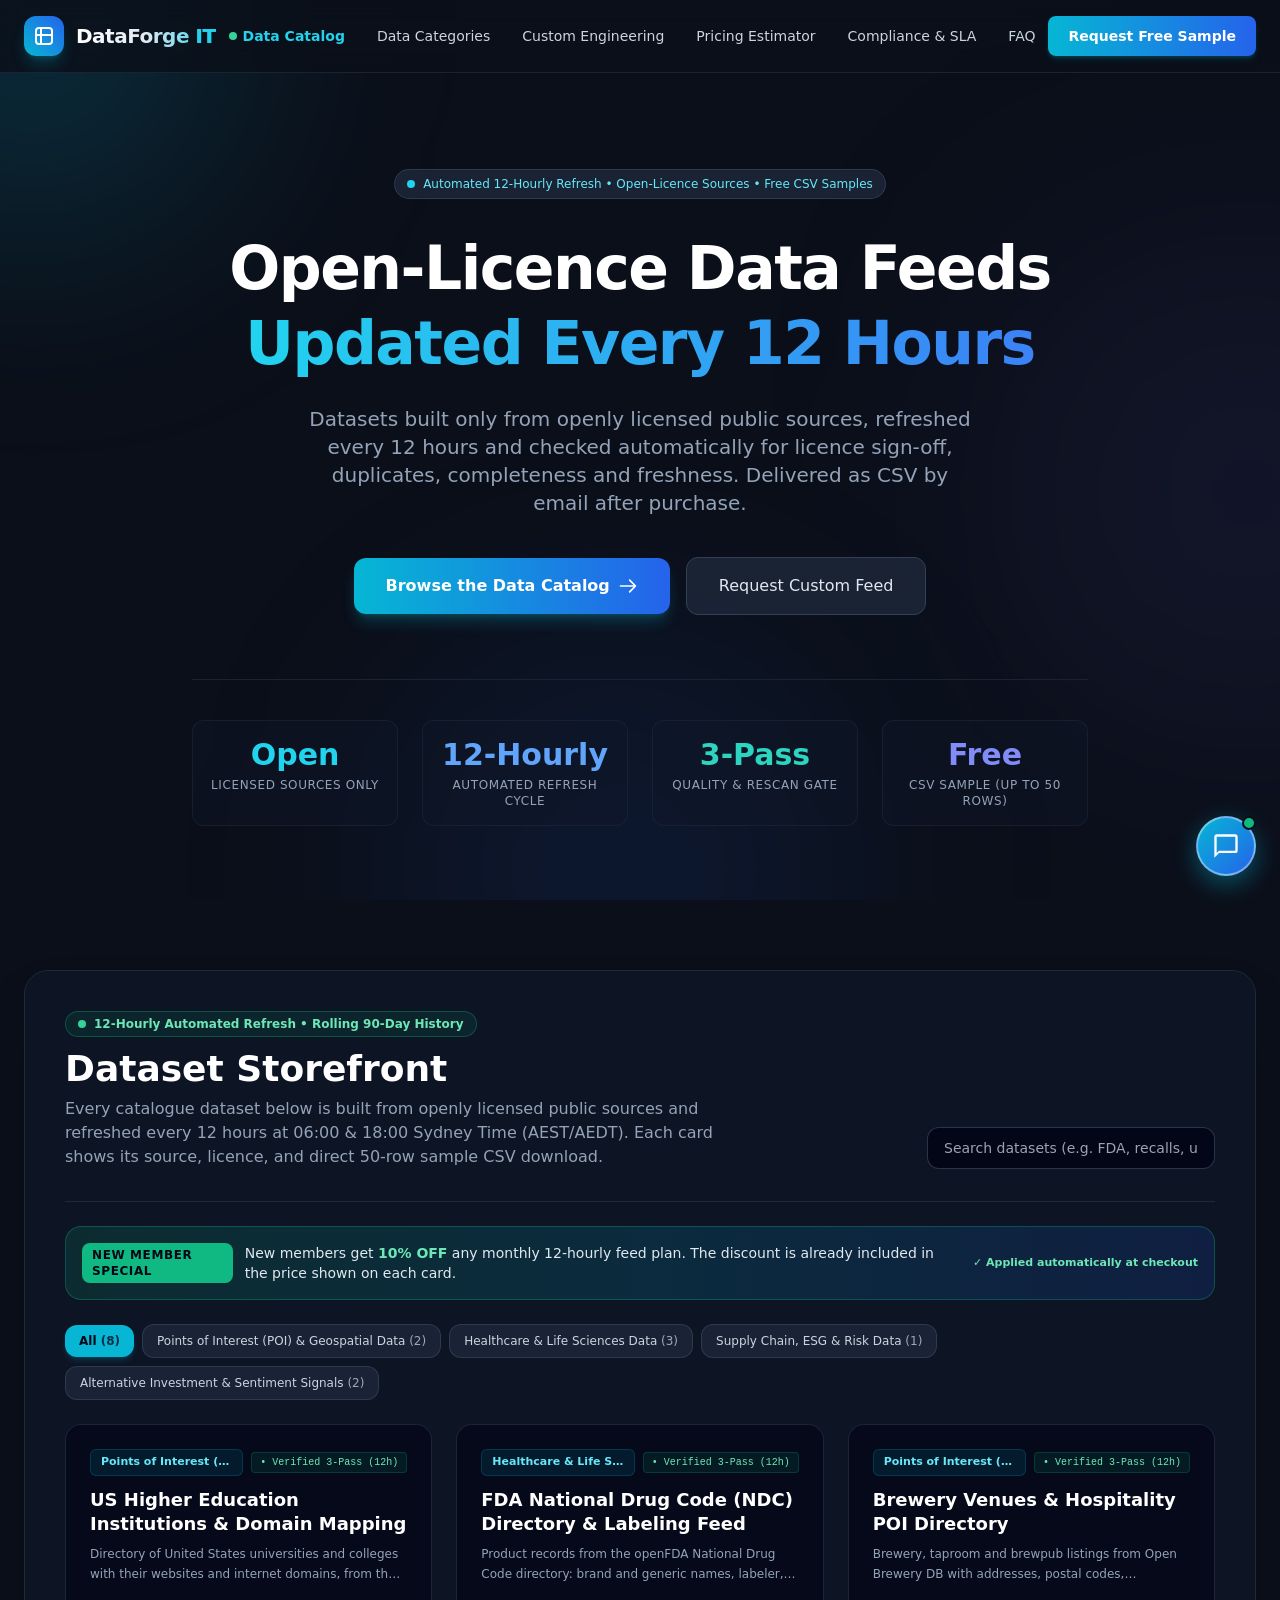
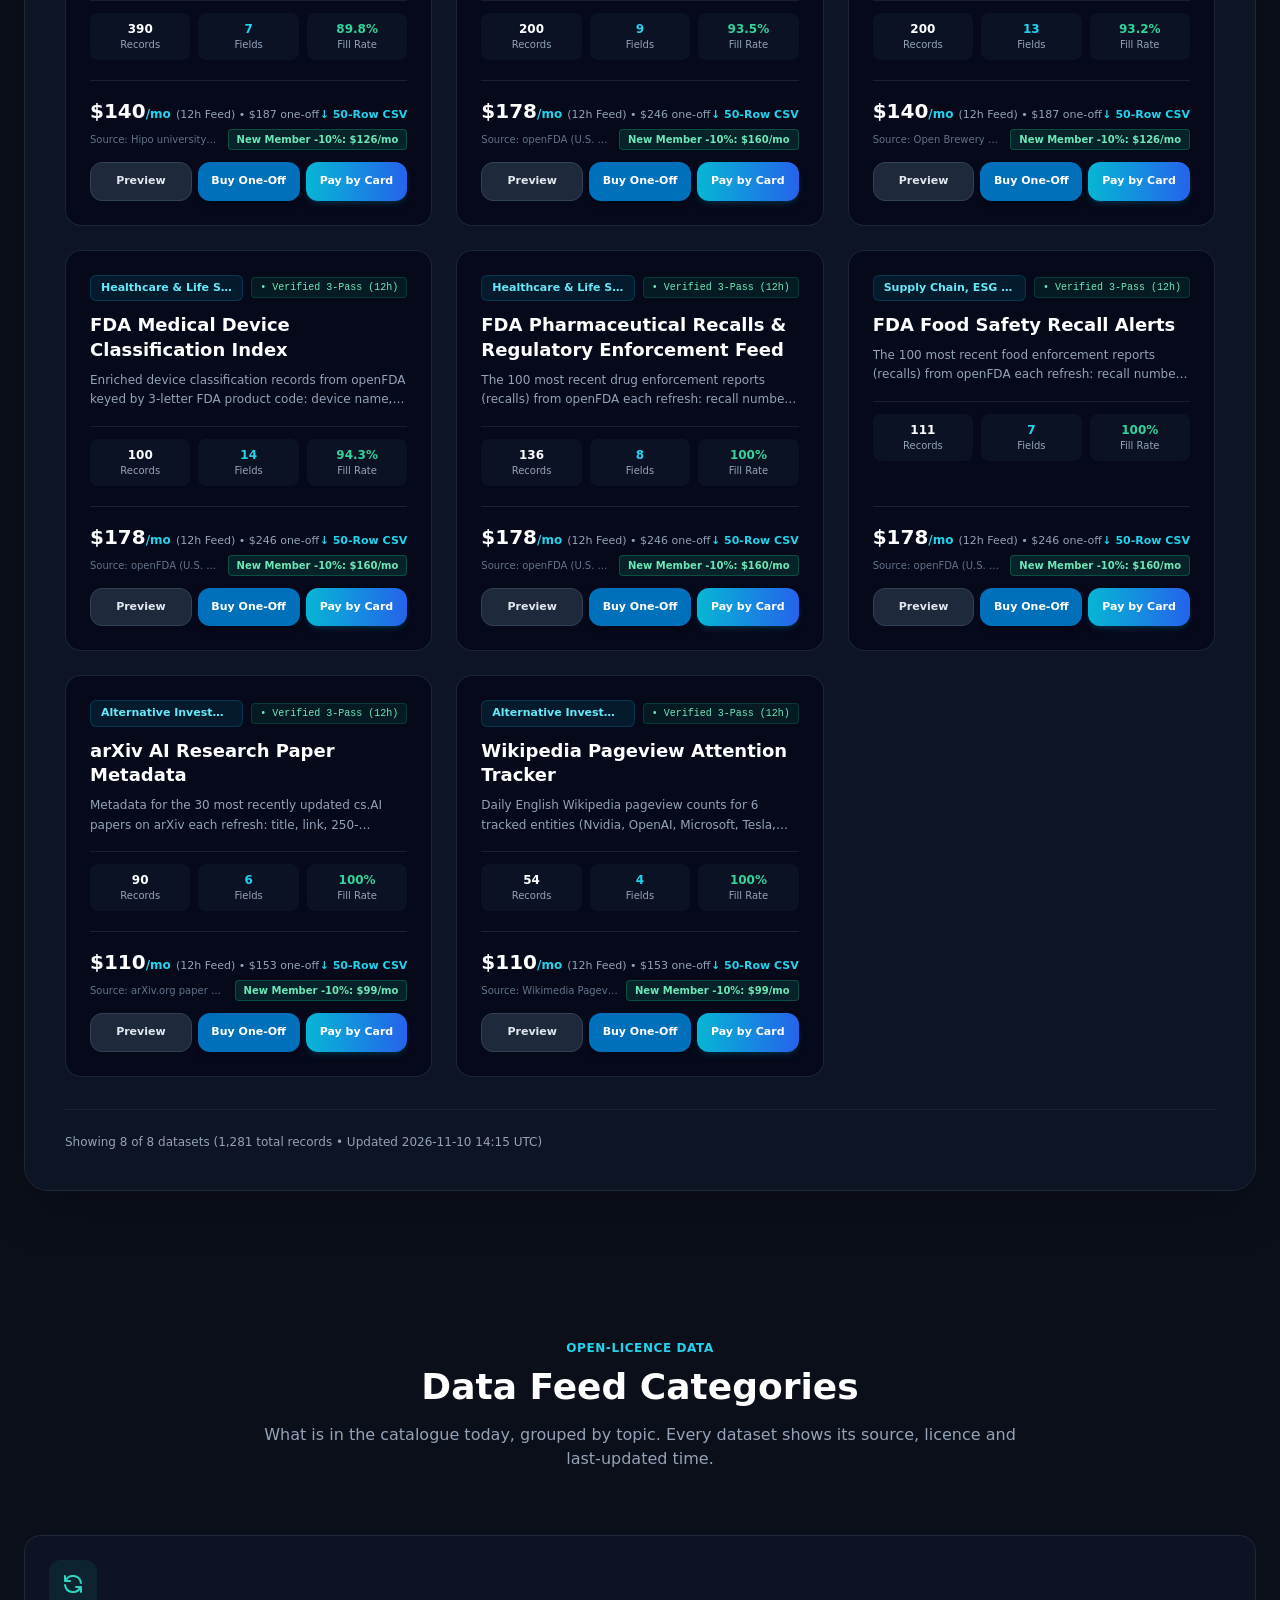
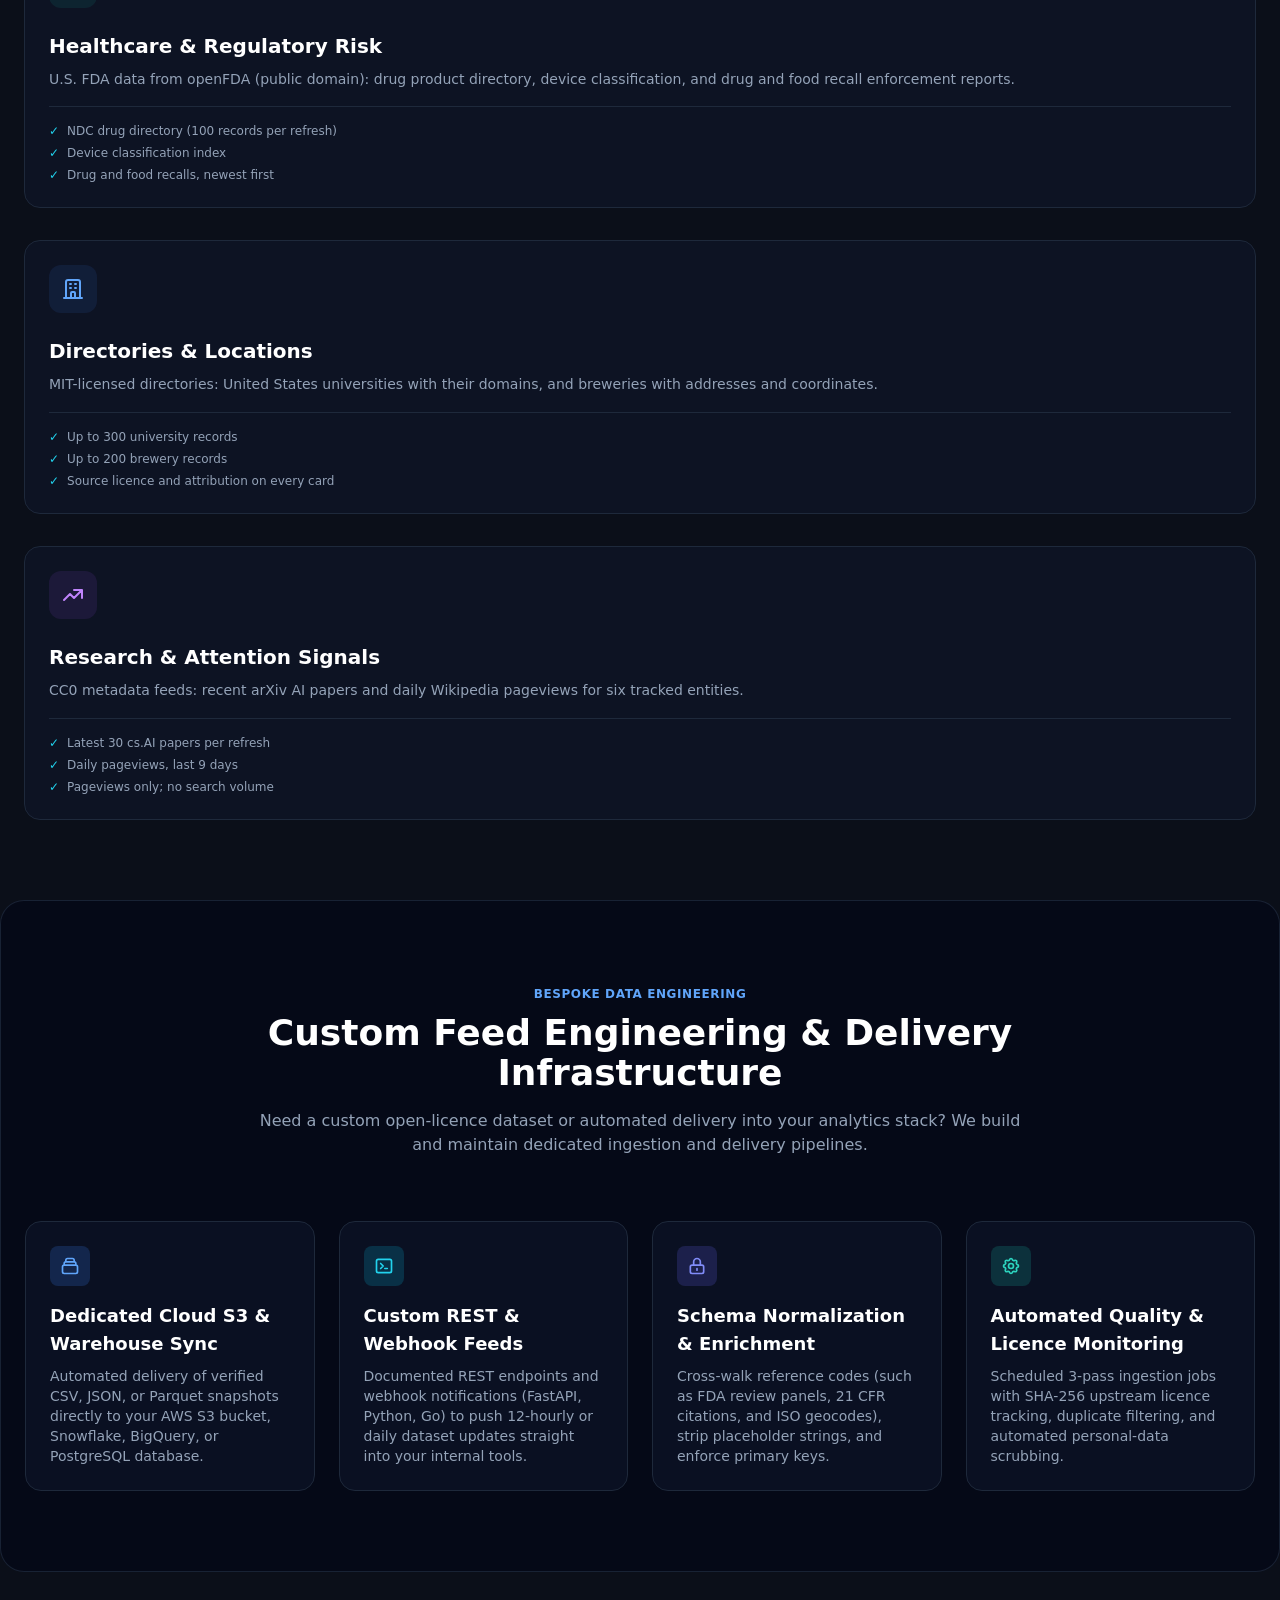
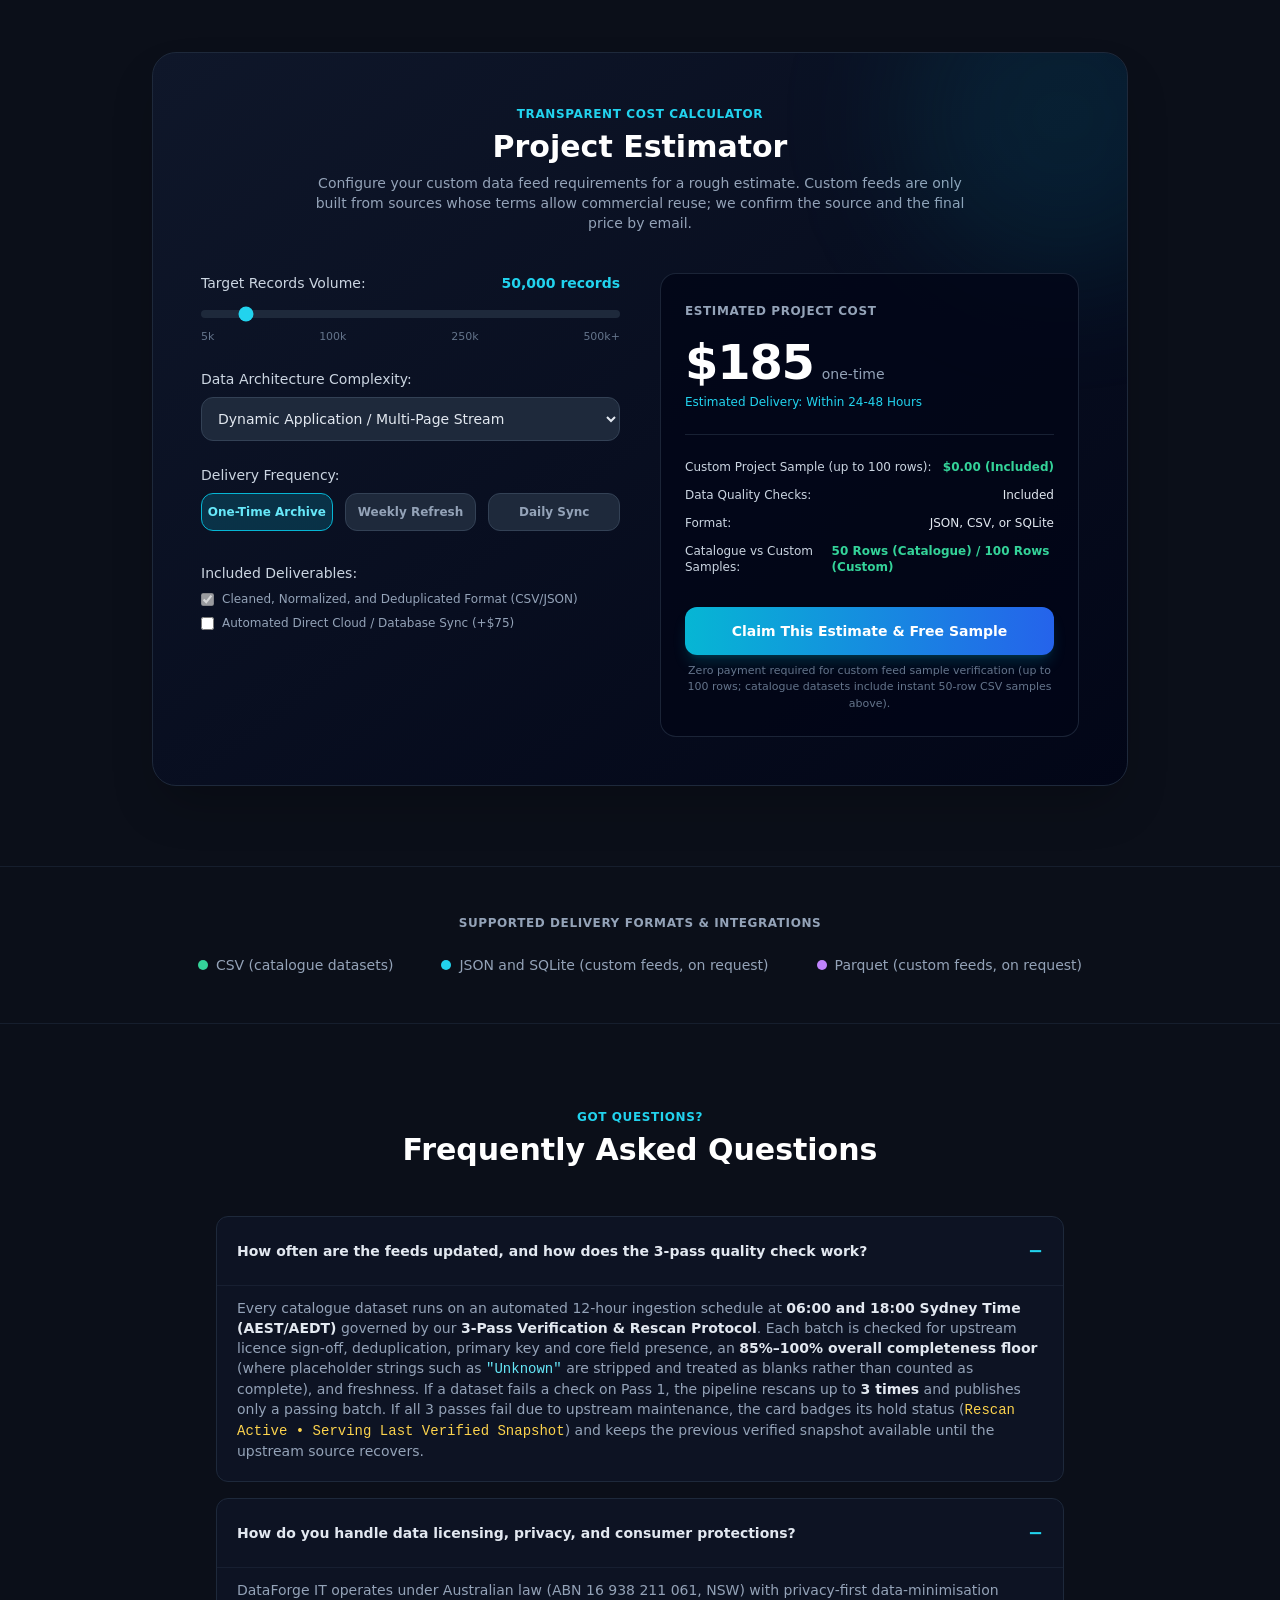
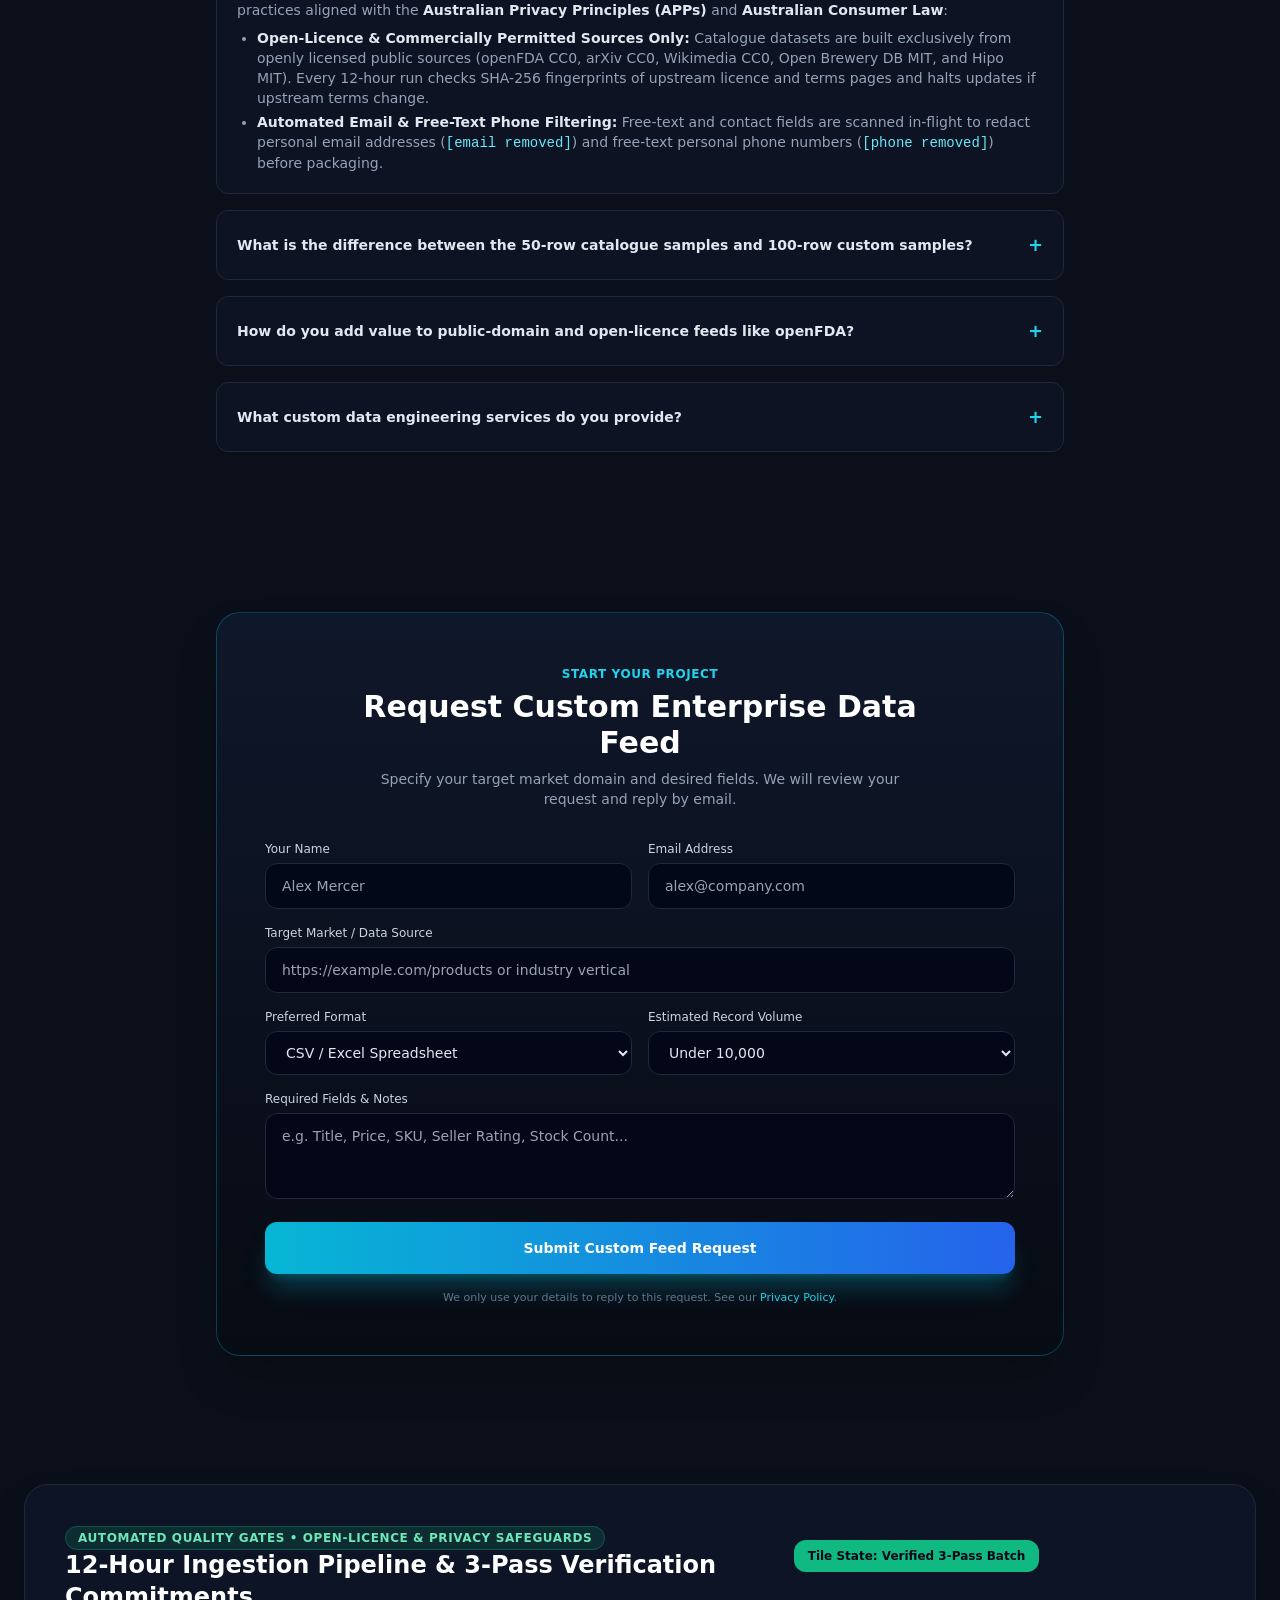
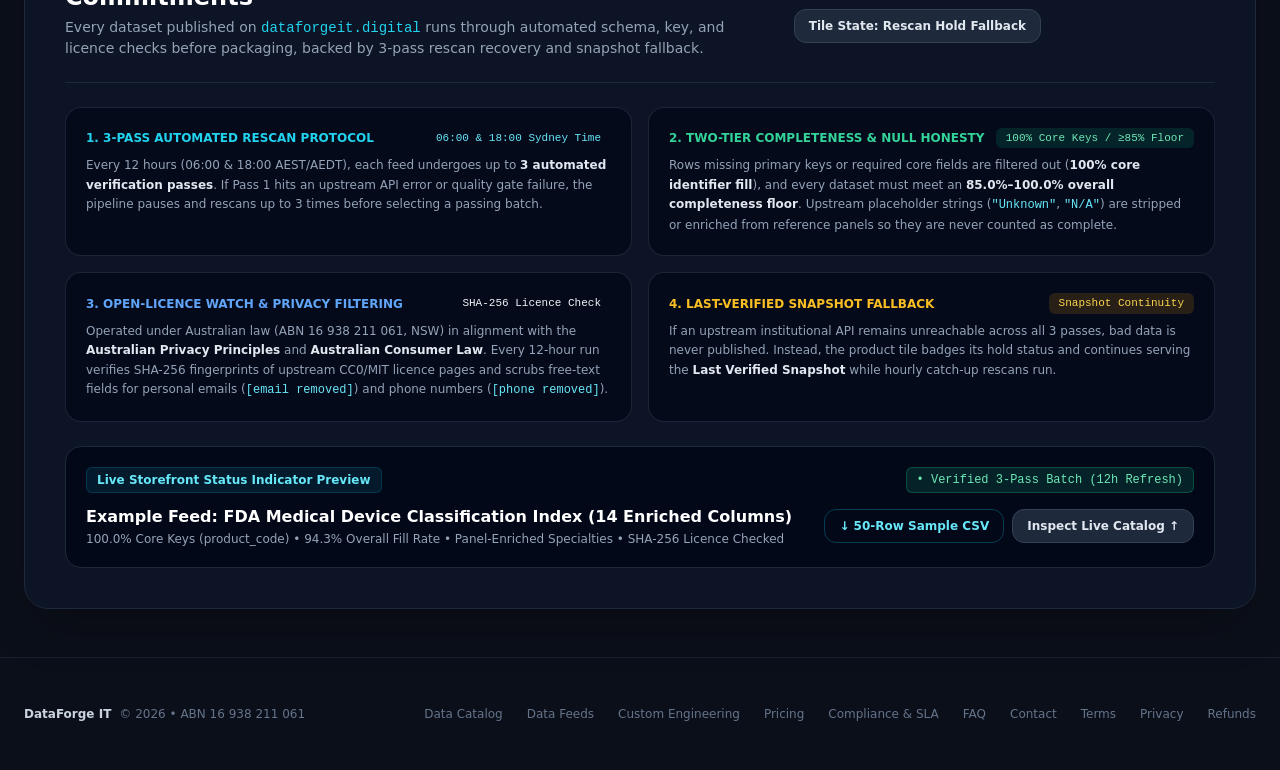
==== commit dbde6f16: "Pre-render 8 static dataset cards, fix UTF-8 entities, refine SLA/privacy wording, unify Sydney Time" ====
--- a/index.html
+++ b/index.html
@@ -9,10 +9,10 @@
   <meta name="description" content="Cleaned, ready-to-use datasets built from openly licensed public sources, refreshed every 12 hours. Free CSV sample (up to 50 rows) on every dataset.">
   <meta property="og:type" content="website">
   <meta property="og:url" content="https://dataforgeit.digital/">
-  <meta property="og:title" content="DataForge IT â€” Open-Licence Data Feeds Refreshed Every 12 Hours">
+  <meta property="og:title" content="DataForge IT &mdash; Open-Licence Data Feeds Refreshed Every 12 Hours">
   <meta property="og:description" content="Inspect schemas and download free sample CSVs (up to 50 rows): FDA recalls and drug data, research trends, universities and more. New members save 10%.">
   <meta name="twitter:card" content="summary">
-  <meta name="twitter:title" content="DataForge IT â€” Open-Licence Data Feeds">
+  <meta name="twitter:title" content="DataForge IT &mdash; Open-Licence Data Feeds">
   <meta name="twitter:description" content="10% new member discount. Free CSV sample (up to 50 rows) on every dataset.">
   
   <link rel="stylesheet" href="site.css">
@@ -35,14 +35,14 @@
       background: rgba(255, 255, 255, 0.2);
       border-radius: 4px;
     }
-    .bg-amber-500 { background-color: rgb(245 158 11); }
-    .bg-amber-500\/15 { background-color: rgb(245 158 11 / 0.15); }
-    .border-amber-500\/30 { border-color: rgb(245 158 11 / 0.3); }
-    .border-amber-500\/40 { border-color: rgb(245 158 11 / 0.4); }
-    .text-amber-300 { color: rgb(252 211 77); }
-    .text-amber-400 { color: rgb(251 191 36); }
-    .bg-slate-900\/75 { background-color: rgb(15 23 42 / 0.75); }
-    .bg-slate-950\/85 { background-color: rgb(2 6 23 / 0.85); }
+    .bg-amber-500 { background-color: rgb(245 158 11); }
+    .bg-amber-500\/15 { background-color: rgb(245 158 11 / 0.15); }
+    .border-amber-500\/30 { border-color: rgb(245 158 11 / 0.3); }
+    .border-amber-500\/40 { border-color: rgb(245 158 11 / 0.4); }
+    .text-amber-300 { color: rgb(252 211 77); }
+    .text-amber-400 { color: rgb(251 191 36); }
+    .bg-slate-900\/75 { background-color: rgb(15 23 42 / 0.75); }
+    .bg-slate-950\/85 { background-color: rgb(2 6 23 / 0.85); }
   </style>
 </head>
 <body class="bg-[#0b0f19] text-slate-100 font-sans antialiased selection:bg-cyan-500 selection:text-white">
@@ -72,7 +72,7 @@
           Data Catalog
         </a>
         <a href="#services" class="hover:text-cyan-400 transition-colors">Data Categories</a>
-        <a href="#it-solutions" class="hover:text-cyan-400 transition-colors">IT Solutions</a>
+        <a href="#it-solutions" class="hover:text-cyan-400 transition-colors">Custom Engineering</a>
         <a href="#calculator" class="hover:text-cyan-400 transition-colors">Pricing Estimator</a>
         <a href="#compliance" class="hover:text-cyan-400 transition-colors">Compliance &amp; SLA</a>
         <a href="#faq" class="hover:text-cyan-400 transition-colors">FAQ</a>
@@ -144,7 +144,7 @@
           </div>
           <h2 class="text-3xl sm:text-4xl font-extrabold text-white">Dataset Storefront</h2>
           <p class="text-slate-400 mt-2 max-w-2xl text-sm sm:text-base">
-            Every dataset below is built only from openly licensed public sources and refreshed every 12 hours (06:00 &amp; 18:00 Sydney time). Each card shows its source and licence. Inspect preview rows or download a free sample CSV (up to 50 rows) before purchasing.
+            Every catalogue dataset below is built from openly licensed public sources and refreshed every 12 hours at 06:00 &amp; 18:00 Sydney Time (AEST/AEDT). Each card shows its source, licence, and direct 50-row sample CSV download.
           </p>
         </div>
 
@@ -170,11 +170,420 @@
       <div id="catalogCategories" class="flex flex-wrap items-center gap-2 pt-6 pb-6"></div>
 
       <!-- Dataset Grid -->
-      <div id="catalogGrid" class="grid grid-cols-1 md:grid-cols-2 lg:grid-cols-3 gap-6"></div>
+      <div id="catalogGrid" class="grid grid-cols-1 md:grid-cols-2 lg:grid-cols-3 gap-6">
+        <div class="p-6 rounded-2xl bg-slate-950/70 border border-slate-800/90 hover:border-cyan-500/50 transition-all flex flex-col justify-between group">
+          <div>
+            <div class="flex items-center justify-between gap-2 mb-3">
+              <span class="px-2.5 py-1 rounded-md bg-cyan-500/10 border border-cyan-500/20 text-[11px] font-semibold text-cyan-300 truncate">Points of Interest (POI) & Geospatial Data</span>
+              <span class="px-2 py-0.5 rounded bg-emerald-500/10 border border-emerald-500/20 text-[10px] font-mono text-emerald-300 whitespace-nowrap">&bull; Verified 3-Pass (12h)</span>
+            </div>
+            <h3 class="text-lg font-bold text-white group-hover:text-cyan-400 transition-colors leading-snug">US Higher Education Institutions & Domain Mapping</h3>
+            <p class="text-xs text-slate-400 mt-2 line-clamp-2 leading-relaxed">Directory of United States universities and colleges with their websites and internet domains, from the Hipo university-domains-list. Up to 300 records per refresh.</p>
+            <p class="text-[10px] text-slate-500 mt-2 font-mono truncate" title="Columns: institution_name, country, alpha_two_code, state_province, domains, web_pages, collected_at_iso">Fields: institution_name, country, alpha_two_code, state_province, domains, web_pages, collected_at_iso</p>
+
+            <div class="mt-4 pt-3 border-t border-slate-800/70 grid grid-cols-3 gap-2 text-center">
+              <div class="p-2 rounded-lg bg-slate-900/70">
+                <div class="text-xs font-extrabold text-white">390</div>
+                <div class="text-[10px] text-slate-400">Records</div>
+              </div>
+              <div class="p-2 rounded-lg bg-slate-900/70">
+                <div class="text-xs font-extrabold text-cyan-400">7</div>
+                <div class="text-[10px] text-slate-400">Fields</div>
+              </div>
+              <div class="p-2 rounded-lg bg-slate-900/70">
+                <div class="text-xs font-extrabold text-emerald-400">89.8%</div>
+                <div class="text-[10px] text-slate-400">Fill Rate</div>
+              </div>
+            </div>
+          </div>
+
+          <div class="mt-5 pt-4 border-t border-slate-800/80">
+            <div class="flex items-baseline justify-between mb-1">
+              <div>
+                <span class="text-xl font-extrabold text-white">$140<span class="text-xs font-semibold text-cyan-400">/mo</span></span>
+                <span class="text-[11px] text-slate-400"> (12h Feed) &bull; $187 one-off</span>
+              </div>
+              <a href="samples/world_universities_poi_sample_50.csv" download class="text-[11px] font-semibold text-cyan-400 hover:underline">&darr; 50-Row CSV</a>
+            </div>
+            <div class="flex items-center justify-between gap-2 mb-3">
+              <a href="https://github.com/Hipo/university-domains-list/blob/master/LICENSE.txt" target="_blank" rel="noopener" class="text-[10px] text-slate-500 hover:text-cyan-400 truncate" title="Source: Hipo university-domains-list &mdash; MIT License (c) Hipo">Source: Hipo university-domains-list &bull; MIT License (c) Hipo</a>
+              <span class="px-2 py-0.5 rounded bg-emerald-500/15 border border-emerald-500/30 text-[10px] font-bold text-emerald-300 whitespace-nowrap">New Member -10%: $126/mo</span>
+            </div>
+            <div class="grid grid-cols-3 gap-1.5">
+              <button onclick="openDatasetModal('world_universities_poi')" class="px-2.5 py-2.5 rounded-xl bg-slate-800 hover:bg-slate-700 border border-slate-700 text-slate-200 text-[11px] font-semibold transition-colors">
+                Preview
+              </button>
+              <button onclick="buyPaypal('world_universities_poi')" class="px-2.5 py-2.5 rounded-xl bg-[#0070ba] hover:bg-[#005ea6] text-white text-[11px] font-bold shadow-md transition-all">
+                Buy One-Off
+              </button>
+              <button onclick="buyStripe('world_universities_poi')" class="px-2.5 py-2.5 rounded-xl bg-gradient-to-r from-cyan-500 to-blue-600 hover:from-cyan-400 hover:to-blue-500 text-white text-[11px] font-bold shadow-md shadow-cyan-500/15 transition-all">
+                Pay by Card
+              </button>
+            </div>
+          </div>
+        </div>
+        <div class="p-6 rounded-2xl bg-slate-950/70 border border-slate-800/90 hover:border-cyan-500/50 transition-all flex flex-col justify-between group">
+          <div>
+            <div class="flex items-center justify-between gap-2 mb-3">
+              <span class="px-2.5 py-1 rounded-md bg-cyan-500/10 border border-cyan-500/20 text-[11px] font-semibold text-cyan-300 truncate">Healthcare & Life Sciences Data</span>
+              <span class="px-2 py-0.5 rounded bg-emerald-500/10 border border-emerald-500/20 text-[10px] font-mono text-emerald-300 whitespace-nowrap">&bull; Verified 3-Pass (12h)</span>
+            </div>
+            <h3 class="text-lg font-bold text-white group-hover:text-cyan-400 transition-colors leading-snug">FDA National Drug Code (NDC) Directory & Labeling Feed</h3>
+            <p class="text-xs text-slate-400 mt-2 line-clamp-2 leading-relaxed">Product records from the openFDA National Drug Code directory: brand and generic names, labeler, active ingredient, dosage form, route and marketing category. 100 records per refresh, accumulated into a rolling 90-day master file.</p>
+            <p class="text-[10px] text-slate-500 mt-2 font-mono truncate" title="Columns: product_ndc, brand_name, generic_name, labeler_name, active_ingredient, dosage_form, route, marketing_category, collected_at_iso">Fields: product_ndc, brand_name, generic_name, labeler_name, active_ingredient, dosage_form, route, marketing_category, collected_at_iso</p>
+
+            <div class="mt-4 pt-3 border-t border-slate-800/70 grid grid-cols-3 gap-2 text-center">
+              <div class="p-2 rounded-lg bg-slate-900/70">
+                <div class="text-xs font-extrabold text-white">200</div>
+                <div class="text-[10px] text-slate-400">Records</div>
+              </div>
+              <div class="p-2 rounded-lg bg-slate-900/70">
+                <div class="text-xs font-extrabold text-cyan-400">9</div>
+                <div class="text-[10px] text-slate-400">Fields</div>
+              </div>
+              <div class="p-2 rounded-lg bg-slate-900/70">
+                <div class="text-xs font-extrabold text-emerald-400">93.5%</div>
+                <div class="text-[10px] text-slate-400">Fill Rate</div>
+              </div>
+            </div>
+          </div>
+
+          <div class="mt-5 pt-4 border-t border-slate-800/80">
+            <div class="flex items-baseline justify-between mb-1">
+              <div>
+                <span class="text-xl font-extrabold text-white">$178<span class="text-xs font-semibold text-cyan-400">/mo</span></span>
+                <span class="text-[11px] text-slate-400"> (12h Feed) &bull; $246 one-off</span>
+              </div>
+              <a href="samples/openfda_drug_ndc_sample_50.csv" download class="text-[11px] font-semibold text-cyan-400 hover:underline">&darr; 50-Row CSV</a>
+            </div>
+            <div class="flex items-center justify-between gap-2 mb-3">
+              <a href="https://open.fda.gov/license/" target="_blank" rel="noopener" class="text-[10px] text-slate-500 hover:text-cyan-400 truncate" title="Source: openFDA (U.S. Food & Drug Administration) &mdash; Public domain (CC0)">Source: openFDA (U.S. Food & Drug Administration) &bull; Public domain (CC0)</a>
+              <span class="px-2 py-0.5 rounded bg-emerald-500/15 border border-emerald-500/30 text-[10px] font-bold text-emerald-300 whitespace-nowrap">New Member -10%: $160/mo</span>
+            </div>
+            <div class="grid grid-cols-3 gap-1.5">
+              <button onclick="openDatasetModal('openfda_drug_ndc')" class="px-2.5 py-2.5 rounded-xl bg-slate-800 hover:bg-slate-700 border border-slate-700 text-slate-200 text-[11px] font-semibold transition-colors">
+                Preview
+              </button>
+              <button onclick="buyPaypal('openfda_drug_ndc')" class="px-2.5 py-2.5 rounded-xl bg-[#0070ba] hover:bg-[#005ea6] text-white text-[11px] font-bold shadow-md transition-all">
+                Buy One-Off
+              </button>
+              <button onclick="buyStripe('openfda_drug_ndc')" class="px-2.5 py-2.5 rounded-xl bg-gradient-to-r from-cyan-500 to-blue-600 hover:from-cyan-400 hover:to-blue-500 text-white text-[11px] font-bold shadow-md shadow-cyan-500/15 transition-all">
+                Pay by Card
+              </button>
+            </div>
+          </div>
+        </div>
+        <div class="p-6 rounded-2xl bg-slate-950/70 border border-slate-800/90 hover:border-cyan-500/50 transition-all flex flex-col justify-between group">
+          <div>
+            <div class="flex items-center justify-between gap-2 mb-3">
+              <span class="px-2.5 py-1 rounded-md bg-cyan-500/10 border border-cyan-500/20 text-[11px] font-semibold text-cyan-300 truncate">Points of Interest (POI) & Geospatial Data</span>
+              <span class="px-2 py-0.5 rounded bg-emerald-500/10 border border-emerald-500/20 text-[10px] font-mono text-emerald-300 whitespace-nowrap">&bull; Verified 3-Pass (12h)</span>
+            </div>
+            <h3 class="text-lg font-bold text-white group-hover:text-cyan-400 transition-colors leading-snug">Brewery Venues & Hospitality POI Directory</h3>
+            <p class="text-xs text-slate-400 mt-2 line-clamp-2 leading-relaxed">Brewery, taproom and brewpub listings from Open Brewery DB with addresses, postal codes, coordinates and websites where available. Up to 200 records per refresh.</p>
+            <p class="text-[10px] text-slate-500 mt-2 font-mono truncate" title="Columns: venue_id, venue_name, venue_type, address, city, state_province, postal_code, country, latitude, longitude, phone, website_url, collected_at_iso">Fields: venue_id, venue_name, venue_type, address, city, state_province, postal_code, country, latitude, longitude, phone, website_url, collected_at_iso</p>
+
+            <div class="mt-4 pt-3 border-t border-slate-800/70 grid grid-cols-3 gap-2 text-center">
+              <div class="p-2 rounded-lg bg-slate-900/70">
+                <div class="text-xs font-extrabold text-white">200</div>
+                <div class="text-[10px] text-slate-400">Records</div>
+              </div>
+              <div class="p-2 rounded-lg bg-slate-900/70">
+                <div class="text-xs font-extrabold text-cyan-400">13</div>
+                <div class="text-[10px] text-slate-400">Fields</div>
+              </div>
+              <div class="p-2 rounded-lg bg-slate-900/70">
+                <div class="text-xs font-extrabold text-emerald-400">93.2%</div>
+                <div class="text-[10px] text-slate-400">Fill Rate</div>
+              </div>
+            </div>
+          </div>
+
+          <div class="mt-5 pt-4 border-t border-slate-800/80">
+            <div class="flex items-baseline justify-between mb-1">
+              <div>
+                <span class="text-xl font-extrabold text-white">$140<span class="text-xs font-semibold text-cyan-400">/mo</span></span>
+                <span class="text-[11px] text-slate-400"> (12h Feed) &bull; $187 one-off</span>
+              </div>
+              <a href="samples/open_brewery_poi_sample_50.csv" download class="text-[11px] font-semibold text-cyan-400 hover:underline">&darr; 50-Row CSV</a>
+            </div>
+            <div class="flex items-center justify-between gap-2 mb-3">
+              <a href="https://github.com/openbrewerydb/openbrewerydb/blob/master/LICENSE" target="_blank" rel="noopener" class="text-[10px] text-slate-500 hover:text-cyan-400 truncate" title="Source: Open Brewery DB &mdash; MIT License (c) Open Brewery DB">Source: Open Brewery DB &bull; MIT License (c) Open Brewery DB</a>
+              <span class="px-2 py-0.5 rounded bg-emerald-500/15 border border-emerald-500/30 text-[10px] font-bold text-emerald-300 whitespace-nowrap">New Member -10%: $126/mo</span>
+            </div>
+            <div class="grid grid-cols-3 gap-1.5">
+              <button onclick="openDatasetModal('open_brewery_poi')" class="px-2.5 py-2.5 rounded-xl bg-slate-800 hover:bg-slate-700 border border-slate-700 text-slate-200 text-[11px] font-semibold transition-colors">
+                Preview
+              </button>
+              <button onclick="buyPaypal('open_brewery_poi')" class="px-2.5 py-2.5 rounded-xl bg-[#0070ba] hover:bg-[#005ea6] text-white text-[11px] font-bold shadow-md transition-all">
+                Buy One-Off
+              </button>
+              <button onclick="buyStripe('open_brewery_poi')" class="px-2.5 py-2.5 rounded-xl bg-gradient-to-r from-cyan-500 to-blue-600 hover:from-cyan-400 hover:to-blue-500 text-white text-[11px] font-bold shadow-md shadow-cyan-500/15 transition-all">
+                Pay by Card
+              </button>
+            </div>
+          </div>
+        </div>
+        <div class="p-6 rounded-2xl bg-slate-950/70 border border-slate-800/90 hover:border-cyan-500/50 transition-all flex flex-col justify-between group">
+          <div>
+            <div class="flex items-center justify-between gap-2 mb-3">
+              <span class="px-2.5 py-1 rounded-md bg-cyan-500/10 border border-cyan-500/20 text-[11px] font-semibold text-cyan-300 truncate">Healthcare & Life Sciences Data</span>
+              <span class="px-2 py-0.5 rounded bg-emerald-500/10 border border-emerald-500/20 text-[10px] font-mono text-emerald-300 whitespace-nowrap">&bull; Verified 3-Pass (12h)</span>
+            </div>
+            <h3 class="text-lg font-bold text-white group-hover:text-cyan-400 transition-colors leading-snug">FDA Medical Device Classification Index</h3>
+            <p class="text-xs text-slate-400 mt-2 line-clamp-2 leading-relaxed">Enriched device classification records from openFDA keyed by 3-letter FDA product code: device name, class code and label (Class I/II/III/Unclassified), panel-resolved medical specialty, 21 CFR regulation number, submission type, implant/life-support/GMP-exempt/third-party flags, and device definition. 100 records per refresh in a rolling 90-day master file.</p>
+            <p class="text-[10px] text-slate-500 mt-2 font-mono truncate" title="Columns: product_code, device_name, device_class, device_class_label, medical_specialty, review_panel, regulation_number, submission_type_id, implant_flag, life_sustain_support_flag, gmp_exempt_flag, third_party_flag, definition, collected_at_iso">Fields: product_code, device_name, device_class, device_class_label, medical_specialty, review_panel, regulation_number, submission_type_id, implant_flag, life_sustain_support_flag, gmp_exempt_flag, third_party_flag, definition, collected_at_iso</p>
+
+            <div class="mt-4 pt-3 border-t border-slate-800/70 grid grid-cols-3 gap-2 text-center">
+              <div class="p-2 rounded-lg bg-slate-900/70">
+                <div class="text-xs font-extrabold text-white">100</div>
+                <div class="text-[10px] text-slate-400">Records</div>
+              </div>
+              <div class="p-2 rounded-lg bg-slate-900/70">
+                <div class="text-xs font-extrabold text-cyan-400">14</div>
+                <div class="text-[10px] text-slate-400">Fields</div>
+              </div>
+              <div class="p-2 rounded-lg bg-slate-900/70">
+                <div class="text-xs font-extrabold text-emerald-400">94.3%</div>
+                <div class="text-[10px] text-slate-400">Fill Rate</div>
+              </div>
+            </div>
+          </div>
+
+          <div class="mt-5 pt-4 border-t border-slate-800/80">
+            <div class="flex items-baseline justify-between mb-1">
+              <div>
+                <span class="text-xl font-extrabold text-white">$178<span class="text-xs font-semibold text-cyan-400">/mo</span></span>
+                <span class="text-[11px] text-slate-400"> (12h Feed) &bull; $246 one-off</span>
+              </div>
+              <a href="samples/fda_medical_devices_sample_50.csv" download class="text-[11px] font-semibold text-cyan-400 hover:underline">&darr; 50-Row CSV</a>
+            </div>
+            <div class="flex items-center justify-between gap-2 mb-3">
+              <a href="https://open.fda.gov/license/" target="_blank" rel="noopener" class="text-[10px] text-slate-500 hover:text-cyan-400 truncate" title="Source: openFDA (U.S. Food & Drug Administration) &mdash; Public domain (CC0)">Source: openFDA (U.S. Food & Drug Administration) &bull; Public domain (CC0)</a>
+              <span class="px-2 py-0.5 rounded bg-emerald-500/15 border border-emerald-500/30 text-[10px] font-bold text-emerald-300 whitespace-nowrap">New Member -10%: $160/mo</span>
+            </div>
+            <div class="grid grid-cols-3 gap-1.5">
+              <button onclick="openDatasetModal('fda_medical_devices')" class="px-2.5 py-2.5 rounded-xl bg-slate-800 hover:bg-slate-700 border border-slate-700 text-slate-200 text-[11px] font-semibold transition-colors">
+                Preview
+              </button>
+              <button onclick="buyPaypal('fda_medical_devices')" class="px-2.5 py-2.5 rounded-xl bg-[#0070ba] hover:bg-[#005ea6] text-white text-[11px] font-bold shadow-md transition-all">
+                Buy One-Off
+              </button>
+              <button onclick="buyStripe('fda_medical_devices')" class="px-2.5 py-2.5 rounded-xl bg-gradient-to-r from-cyan-500 to-blue-600 hover:from-cyan-400 hover:to-blue-500 text-white text-[11px] font-bold shadow-md shadow-cyan-500/15 transition-all">
+                Pay by Card
+              </button>
+            </div>
+          </div>
+        </div>
+        <div class="p-6 rounded-2xl bg-slate-950/70 border border-slate-800/90 hover:border-cyan-500/50 transition-all flex flex-col justify-between group">
+          <div>
+            <div class="flex items-center justify-between gap-2 mb-3">
+              <span class="px-2.5 py-1 rounded-md bg-cyan-500/10 border border-cyan-500/20 text-[11px] font-semibold text-cyan-300 truncate">Healthcare & Life Sciences Data</span>
+              <span class="px-2 py-0.5 rounded bg-emerald-500/10 border border-emerald-500/20 text-[10px] font-mono text-emerald-300 whitespace-nowrap">&bull; Verified 3-Pass (12h)</span>
+            </div>
+            <h3 class="text-lg font-bold text-white group-hover:text-cyan-400 transition-colors leading-snug">FDA Pharmaceutical Recalls & Regulatory Enforcement Feed</h3>
+            <p class="text-xs text-slate-400 mt-2 line-clamp-2 leading-relaxed">The 100 most recent drug enforcement reports (recalls) from openFDA each refresh: recall number, firm, classification, status, reason and product description, accumulated into a rolling 90-day master file.</p>
+            <p class="text-[10px] text-slate-500 mt-2 font-mono truncate" title="Columns: recall_number, recalling_firm, classification, status, reason_for_recall, product_description, recall_initiation_date, collected_at_iso">Fields: recall_number, recalling_firm, classification, status, reason_for_recall, product_description, recall_initiation_date, collected_at_iso</p>
+
+            <div class="mt-4 pt-3 border-t border-slate-800/70 grid grid-cols-3 gap-2 text-center">
+              <div class="p-2 rounded-lg bg-slate-900/70">
+                <div class="text-xs font-extrabold text-white">136</div>
+                <div class="text-[10px] text-slate-400">Records</div>
+              </div>
+              <div class="p-2 rounded-lg bg-slate-900/70">
+                <div class="text-xs font-extrabold text-cyan-400">8</div>
+                <div class="text-[10px] text-slate-400">Fields</div>
+              </div>
+              <div class="p-2 rounded-lg bg-slate-900/70">
+                <div class="text-xs font-extrabold text-emerald-400">100.0%</div>
+                <div class="text-[10px] text-slate-400">Fill Rate</div>
+              </div>
+            </div>
+          </div>
+
+          <div class="mt-5 pt-4 border-t border-slate-800/80">
+            <div class="flex items-baseline justify-between mb-1">
+              <div>
+                <span class="text-xl font-extrabold text-white">$178<span class="text-xs font-semibold text-cyan-400">/mo</span></span>
+                <span class="text-[11px] text-slate-400"> (12h Feed) &bull; $246 one-off</span>
+              </div>
+              <a href="samples/fda_drug_recalls_sample_50.csv" download class="text-[11px] font-semibold text-cyan-400 hover:underline">&darr; 50-Row CSV</a>
+            </div>
+            <div class="flex items-center justify-between gap-2 mb-3">
+              <a href="https://open.fda.gov/license/" target="_blank" rel="noopener" class="text-[10px] text-slate-500 hover:text-cyan-400 truncate" title="Source: openFDA (U.S. Food & Drug Administration) &mdash; Public domain (CC0)">Source: openFDA (U.S. Food & Drug Administration) &bull; Public domain (CC0)</a>
+              <span class="px-2 py-0.5 rounded bg-emerald-500/15 border border-emerald-500/30 text-[10px] font-bold text-emerald-300 whitespace-nowrap">New Member -10%: $160/mo</span>
+            </div>
+            <div class="grid grid-cols-3 gap-1.5">
+              <button onclick="openDatasetModal('fda_drug_recalls')" class="px-2.5 py-2.5 rounded-xl bg-slate-800 hover:bg-slate-700 border border-slate-700 text-slate-200 text-[11px] font-semibold transition-colors">
+                Preview
+              </button>
+              <button onclick="buyPaypal('fda_drug_recalls')" class="px-2.5 py-2.5 rounded-xl bg-[#0070ba] hover:bg-[#005ea6] text-white text-[11px] font-bold shadow-md transition-all">
+                Buy One-Off
+              </button>
+              <button onclick="buyStripe('fda_drug_recalls')" class="px-2.5 py-2.5 rounded-xl bg-gradient-to-r from-cyan-500 to-blue-600 hover:from-cyan-400 hover:to-blue-500 text-white text-[11px] font-bold shadow-md shadow-cyan-500/15 transition-all">
+                Pay by Card
+              </button>
+            </div>
+          </div>
+        </div>
+        <div class="p-6 rounded-2xl bg-slate-950/70 border border-slate-800/90 hover:border-cyan-500/50 transition-all flex flex-col justify-between group">
+          <div>
+            <div class="flex items-center justify-between gap-2 mb-3">
+              <span class="px-2.5 py-1 rounded-md bg-cyan-500/10 border border-cyan-500/20 text-[11px] font-semibold text-cyan-300 truncate">Supply Chain, ESG & Risk Data</span>
+              <span class="px-2 py-0.5 rounded bg-emerald-500/10 border border-emerald-500/20 text-[10px] font-mono text-emerald-300 whitespace-nowrap">&bull; Verified 3-Pass (12h)</span>
+            </div>
+            <h3 class="text-lg font-bold text-white group-hover:text-cyan-400 transition-colors leading-snug">FDA Food Safety Recall Alerts</h3>
+            <p class="text-xs text-slate-400 mt-2 line-clamp-2 leading-relaxed">The 100 most recent food enforcement reports (recalls) from openFDA each refresh: recall number, firm, classification, reason, voluntary or mandated, and report date, accumulated into a rolling 90-day master file. United States data.</p>
+            <p class="text-[10px] text-slate-500 mt-2 font-mono truncate" title="Columns: recall_number, recalling_firm, classification, reason_for_recall, voluntary_mandated, report_date, collected_at_iso">Fields: recall_number, recalling_firm, classification, reason_for_recall, voluntary_mandated, report_date, collected_at_iso</p>
+
+            <div class="mt-4 pt-3 border-t border-slate-800/70 grid grid-cols-3 gap-2 text-center">
+              <div class="p-2 rounded-lg bg-slate-900/70">
+                <div class="text-xs font-extrabold text-white">111</div>
+                <div class="text-[10px] text-slate-400">Records</div>
+              </div>
+              <div class="p-2 rounded-lg bg-slate-900/70">
+                <div class="text-xs font-extrabold text-cyan-400">7</div>
+                <div class="text-[10px] text-slate-400">Fields</div>
+              </div>
+              <div class="p-2 rounded-lg bg-slate-900/70">
+                <div class="text-xs font-extrabold text-emerald-400">100.0%</div>
+                <div class="text-[10px] text-slate-400">Fill Rate</div>
+              </div>
+            </div>
+          </div>
+
+          <div class="mt-5 pt-4 border-t border-slate-800/80">
+            <div class="flex items-baseline justify-between mb-1">
+              <div>
+                <span class="text-xl font-extrabold text-white">$178<span class="text-xs font-semibold text-cyan-400">/mo</span></span>
+                <span class="text-[11px] text-slate-400"> (12h Feed) &bull; $246 one-off</span>
+              </div>
+              <a href="samples/fda_food_recalls_sample_50.csv" download class="text-[11px] font-semibold text-cyan-400 hover:underline">&darr; 50-Row CSV</a>
+            </div>
+            <div class="flex items-center justify-between gap-2 mb-3">
+              <a href="https://open.fda.gov/license/" target="_blank" rel="noopener" class="text-[10px] text-slate-500 hover:text-cyan-400 truncate" title="Source: openFDA (U.S. Food & Drug Administration) &mdash; Public domain (CC0)">Source: openFDA (U.S. Food & Drug Administration) &bull; Public domain (CC0)</a>
+              <span class="px-2 py-0.5 rounded bg-emerald-500/15 border border-emerald-500/30 text-[10px] font-bold text-emerald-300 whitespace-nowrap">New Member -10%: $160/mo</span>
+            </div>
+            <div class="grid grid-cols-3 gap-1.5">
+              <button onclick="openDatasetModal('fda_food_recalls')" class="px-2.5 py-2.5 rounded-xl bg-slate-800 hover:bg-slate-700 border border-slate-700 text-slate-200 text-[11px] font-semibold transition-colors">
+                Preview
+              </button>
+              <button onclick="buyPaypal('fda_food_recalls')" class="px-2.5 py-2.5 rounded-xl bg-[#0070ba] hover:bg-[#005ea6] text-white text-[11px] font-bold shadow-md transition-all">
+                Buy One-Off
+              </button>
+              <button onclick="buyStripe('fda_food_recalls')" class="px-2.5 py-2.5 rounded-xl bg-gradient-to-r from-cyan-500 to-blue-600 hover:from-cyan-400 hover:to-blue-500 text-white text-[11px] font-bold shadow-md shadow-cyan-500/15 transition-all">
+                Pay by Card
+              </button>
+            </div>
+          </div>
+        </div>
+        <div class="p-6 rounded-2xl bg-slate-950/70 border border-slate-800/90 hover:border-cyan-500/50 transition-all flex flex-col justify-between group">
+          <div>
+            <div class="flex items-center justify-between gap-2 mb-3">
+              <span class="px-2.5 py-1 rounded-md bg-cyan-500/10 border border-cyan-500/20 text-[11px] font-semibold text-cyan-300 truncate">Alternative Investment & Sentiment Signals</span>
+              <span class="px-2 py-0.5 rounded bg-emerald-500/10 border border-emerald-500/20 text-[10px] font-mono text-emerald-300 whitespace-nowrap">&bull; Verified 3-Pass (12h)</span>
+            </div>
+            <h3 class="text-lg font-bold text-white group-hover:text-cyan-400 transition-colors leading-snug">arXiv AI Research Paper Metadata</h3>
+            <p class="text-xs text-slate-400 mt-2 line-clamp-2 leading-relaxed">Metadata for the 30 most recently updated cs.AI papers on arXiv each refresh: title, link, 250-character abstract preview and update date, accumulated into a rolling 90-day master file.</p>
+            <p class="text-[10px] text-slate-500 mt-2 font-mono truncate" title="Columns: paper_title, arxiv_url, abstract_preview, publication_date, category, collected_at_iso">Fields: paper_title, arxiv_url, abstract_preview, publication_date, category, collected_at_iso</p>
+
+            <div class="mt-4 pt-3 border-t border-slate-800/70 grid grid-cols-3 gap-2 text-center">
+              <div class="p-2 rounded-lg bg-slate-900/70">
+                <div class="text-xs font-extrabold text-white">90</div>
+                <div class="text-[10px] text-slate-400">Records</div>
+              </div>
+              <div class="p-2 rounded-lg bg-slate-900/70">
+                <div class="text-xs font-extrabold text-cyan-400">6</div>
+                <div class="text-[10px] text-slate-400">Fields</div>
+              </div>
+              <div class="p-2 rounded-lg bg-slate-900/70">
+                <div class="text-xs font-extrabold text-emerald-400">100.0%</div>
+                <div class="text-[10px] text-slate-400">Fill Rate</div>
+              </div>
+            </div>
+          </div>
+
+          <div class="mt-5 pt-4 border-t border-slate-800/80">
+            <div class="flex items-baseline justify-between mb-1">
+              <div>
+                <span class="text-xl font-extrabold text-white">$110<span class="text-xs font-semibold text-cyan-400">/mo</span></span>
+                <span class="text-[11px] text-slate-400"> (12h Feed) &bull; $153 one-off</span>
+              </div>
+              <a href="samples/arxiv_ai_research_sample_50.csv" download class="text-[11px] font-semibold text-cyan-400 hover:underline">&darr; 50-Row CSV</a>
+            </div>
+            <div class="flex items-center justify-between gap-2 mb-3">
+              <a href="https://info.arxiv.org/help/api/tou.html" target="_blank" rel="noopener" class="text-[10px] text-slate-500 hover:text-cyan-400 truncate" title="Source: arXiv.org paper metadata &mdash; CC0 (metadata only)">Source: arXiv.org paper metadata &bull; CC0 (metadata only)</a>
+              <span class="px-2 py-0.5 rounded bg-emerald-500/15 border border-emerald-500/30 text-[10px] font-bold text-emerald-300 whitespace-nowrap">New Member -10%: $99/mo</span>
+            </div>
+            <div class="grid grid-cols-3 gap-1.5">
+              <button onclick="openDatasetModal('arxiv_ai_research')" class="px-2.5 py-2.5 rounded-xl bg-slate-800 hover:bg-slate-700 border border-slate-700 text-slate-200 text-[11px] font-semibold transition-colors">
+                Preview
+              </button>
+              <button onclick="buyPaypal('arxiv_ai_research')" class="px-2.5 py-2.5 rounded-xl bg-[#0070ba] hover:bg-[#005ea6] text-white text-[11px] font-bold shadow-md transition-all">
+                Buy One-Off
+              </button>
+              <button onclick="buyStripe('arxiv_ai_research')" class="px-2.5 py-2.5 rounded-xl bg-gradient-to-r from-cyan-500 to-blue-600 hover:from-cyan-400 hover:to-blue-500 text-white text-[11px] font-bold shadow-md shadow-cyan-500/15 transition-all">
+                Pay by Card
+              </button>
+            </div>
+          </div>
+        </div>
+        <div class="p-6 rounded-2xl bg-slate-950/70 border border-slate-800/90 hover:border-cyan-500/50 transition-all flex flex-col justify-between group">
+          <div>
+            <div class="flex items-center justify-between gap-2 mb-3">
+              <span class="px-2.5 py-1 rounded-md bg-cyan-500/10 border border-cyan-500/20 text-[11px] font-semibold text-cyan-300 truncate">Alternative Investment & Sentiment Signals</span>
+              <span class="px-2 py-0.5 rounded bg-emerald-500/10 border border-emerald-500/20 text-[10px] font-mono text-emerald-300 whitespace-nowrap">&bull; Verified 3-Pass (12h)</span>
+            </div>
+            <h3 class="text-lg font-bold text-white group-hover:text-cyan-400 transition-colors leading-snug">Wikipedia Pageview Attention Tracker</h3>
+            <p class="text-xs text-slate-400 mt-2 line-clamp-2 leading-relaxed">Daily English Wikipedia pageview counts for 6 tracked entities (Nvidia, OpenAI, Microsoft, Tesla, Bitcoin, Amazon) over the most recent 9 days. Pageviews only; it does not include search volume.</p>
+            <p class="text-[10px] text-slate-500 mt-2 font-mono truncate" title="Columns: entity, date, daily_views, collected_at_iso">Fields: entity, date, daily_views, collected_at_iso</p>
+
+            <div class="mt-4 pt-3 border-t border-slate-800/70 grid grid-cols-3 gap-2 text-center">
+              <div class="p-2 rounded-lg bg-slate-900/70">
+                <div class="text-xs font-extrabold text-white">54</div>
+                <div class="text-[10px] text-slate-400">Records</div>
+              </div>
+              <div class="p-2 rounded-lg bg-slate-900/70">
+                <div class="text-xs font-extrabold text-cyan-400">4</div>
+                <div class="text-[10px] text-slate-400">Fields</div>
+              </div>
+              <div class="p-2 rounded-lg bg-slate-900/70">
+                <div class="text-xs font-extrabold text-emerald-400">100.0%</div>
+                <div class="text-[10px] text-slate-400">Fill Rate</div>
+              </div>
+            </div>
+          </div>
+
+          <div class="mt-5 pt-4 border-t border-slate-800/80">
+            <div class="flex items-baseline justify-between mb-1">
+              <div>
+                <span class="text-xl font-extrabold text-white">$110<span class="text-xs font-semibold text-cyan-400">/mo</span></span>
+                <span class="text-[11px] text-slate-400"> (12h Feed) &bull; $153 one-off</span>
+              </div>
+              <a href="samples/wikipedia_entity_trends_sample_50.csv" download class="text-[11px] font-semibold text-cyan-400 hover:underline">&darr; 50-Row CSV</a>
+            </div>
+            <div class="flex items-center justify-between gap-2 mb-3">
+              <a href="https://dumps.wikimedia.org/other/pageviews/readme.html" target="_blank" rel="noopener" class="text-[10px] text-slate-500 hover:text-cyan-400 truncate" title="Source: Wikimedia Pageviews API &mdash; CC0">Source: Wikimedia Pageviews API &bull; CC0</a>
+              <span class="px-2 py-0.5 rounded bg-emerald-500/15 border border-emerald-500/30 text-[10px] font-bold text-emerald-300 whitespace-nowrap">New Member -10%: $99/mo</span>
+            </div>
+            <div class="grid grid-cols-3 gap-1.5">
+              <button onclick="openDatasetModal('wikipedia_entity_trends')" class="px-2.5 py-2.5 rounded-xl bg-slate-800 hover:bg-slate-700 border border-slate-700 text-slate-200 text-[11px] font-semibold transition-colors">
+                Preview
+              </button>
+              <button onclick="buyPaypal('wikipedia_entity_trends')" class="px-2.5 py-2.5 rounded-xl bg-[#0070ba] hover:bg-[#005ea6] text-white text-[11px] font-bold shadow-md transition-all">
+                Buy One-Off
+              </button>
+              <button onclick="buyStripe('wikipedia_entity_trends')" class="px-2.5 py-2.5 rounded-xl bg-gradient-to-r from-cyan-500 to-blue-600 hover:from-cyan-400 hover:to-blue-500 text-white text-[11px] font-bold shadow-md shadow-cyan-500/15 transition-all">
+                Pay by Card
+              </button>
+            </div>
+          </div>
+        </div>
+      </div>
 
       <!-- Show More / Count Footer -->
       <div class="mt-8 pt-6 border-t border-slate-800/80 flex flex-col sm:flex-row items-center justify-between gap-4 text-xs text-slate-400">
-        <div id="catalogCountSummary">Loading datasets...</div>
+        <div id="catalogCountSummary">Showing 8 of 8 datasets (1,281 total records &bull; Updated 2026-11-10 14:15 UTC)</div>
         <button id="toggleShowAllBtn" onclick="toggleShowAllCatalog()" class="px-5 py-2.5 rounded-xl bg-slate-800 hover:bg-slate-700 border border-slate-700 text-cyan-300 font-semibold transition-colors">
           Show All Datasets
         </button>
@@ -305,12 +714,12 @@
     </div>
   </section>
 
-  <!-- Managed IT Solutions Section -->
+  <!-- Custom Data Engineering & Delivery Infrastructure Section -->
   <section id="it-solutions" class="py-20 px-6 max-w-7xl mx-auto bg-slate-950/60 border border-slate-800/80 rounded-3xl">
     <div class="text-center max-w-3xl mx-auto mb-16">
-      <span class="text-xs font-semibold uppercase tracking-wider text-blue-400">Full-Stack Tech Services</span>
-      <h2 class="text-3xl sm:text-4xl font-extrabold text-white mt-2">Comprehensive IT & Cloud Solutions</h2>
-      <p class="mt-4 text-slate-400">Beyond data extraction, our engineers architect, deploy, and maintain robust infrastructure for growing companies.</p>
+      <span class="text-xs font-semibold uppercase tracking-wider text-blue-400">Bespoke Data Engineering</span>
+      <h2 class="text-3xl sm:text-4xl font-extrabold text-white mt-2">Custom Feed Engineering &amp; Delivery Infrastructure</h2>
+      <p class="mt-4 text-slate-400">Need a custom open-licence dataset or automated delivery into your analytics stack? We build and maintain dedicated ingestion and delivery pipelines.</p>
     </div>
 
     <div class="grid grid-cols-1 md:grid-cols-2 lg:grid-cols-4 gap-6">
@@ -318,32 +727,32 @@
         <div class="w-10 h-10 rounded-lg bg-blue-500/20 text-blue-400 flex items-center justify-center mb-4">
           <svg class="w-5 h-5" fill="none" stroke="currentColor" viewBox="0 0 24 24"><path stroke-linecap="round" stroke-linejoin="round" stroke-width="2" d="M19 11H5m14 0a2 2 0 012 2v6a2 2 0 01-2 2H5a2 2 0 01-2-2v-6a2 2 0 012-2m14 0V9a2 2 0 00-2-2M5 11V9a2 2 0 012-2m0 0V5a2 2 0 012-2h6a2 2 0 012 2v2M7 7h10"/></svg>
         </div>
-        <h4 class="font-bold text-white text-lg mb-2">Cloud & Server Setup</h4>
-        <p class="text-slate-400 text-sm">Deploy high-availability Linux servers, Docker containers, Kubernetes clusters, and auto-scaling backends on AWS, GCP, or Hetzner.</p>
+        <h4 class="font-bold text-white text-lg mb-2">Dedicated Cloud S3 &amp; Warehouse Sync</h4>
+        <p class="text-slate-400 text-sm">Automated delivery of verified CSV, JSON, or Parquet snapshots directly to your AWS S3 bucket, Snowflake, BigQuery, or PostgreSQL database.</p>
       </div>
 
       <div class="p-6 rounded-2xl bg-slate-900/60 border border-slate-800">
         <div class="w-10 h-10 rounded-lg bg-cyan-500/20 text-cyan-400 flex items-center justify-center mb-4">
           <svg class="w-5 h-5" fill="none" stroke="currentColor" viewBox="0 0 24 24"><path stroke-linecap="round" stroke-linejoin="round" stroke-width="2" d="M8 9l3 3-3 3m5 0h3M5 20h14a2 2 0 002-2V6a2 2 0 00-2-2H5a2 2 0 00-2 2v12a2 2 0 002 2z"/></svg>
         </div>
-        <h4 class="font-bold text-white text-lg mb-2">Custom API Development</h4>
-        <p class="text-slate-400 text-sm">Design fast, documented REST and GraphQL endpoints (FastAPI, Node.js, Go) to seamlessly serve live data to your internal applications.</p>
+        <h4 class="font-bold text-white text-lg mb-2">Custom REST &amp; Webhook Feeds</h4>
+        <p class="text-slate-400 text-sm">Documented REST endpoints and webhook notifications (FastAPI, Python, Go) to push 12-hourly or daily dataset updates straight into your internal tools.</p>
       </div>
 
       <div class="p-6 rounded-2xl bg-slate-900/60 border border-slate-800">
         <div class="w-10 h-10 rounded-lg bg-indigo-500/20 text-indigo-400 flex items-center justify-center mb-4">
           <svg class="w-5 h-5" fill="none" stroke="currentColor" viewBox="0 0 24 24"><path stroke-linecap="round" stroke-linejoin="round" stroke-width="2" d="M12 15v2m-6 4h12a2 2 0 002-2v-6a2 2 0 00-2-2H6a2 2 0 00-2 2v6a2 2 0 002 2zm10-10V7a4 4 0 00-8 0v4h8z"/></svg>
         </div>
-        <h4 class="font-bold text-white text-lg mb-2">Network & VPN Security</h4>
-        <p class="text-slate-400 text-sm">WireGuard / OpenVPN mesh networking, firewall hardening, and isolated reverse proxies.</p>
+        <h4 class="font-bold text-white text-lg mb-2">Schema Normalization &amp; Enrichment</h4>
+        <p class="text-slate-400 text-sm">Cross-walk reference codes (such as FDA review panels, 21 CFR citations, and ISO geocodes), strip placeholder strings, and enforce primary keys.</p>
       </div>
 
       <div class="p-6 rounded-2xl bg-slate-900/60 border border-slate-800">
         <div class="w-10 h-10 rounded-lg bg-teal-500/20 text-teal-400 flex items-center justify-center mb-4">
           <svg class="w-5 h-5" fill="none" stroke="currentColor" viewBox="0 0 24 24"><path stroke-linecap="round" stroke-linejoin="round" stroke-width="2" d="M10.325 4.317c.426-1.756 2.924-1.756 3.35 0a1.724 1.724 0 002.573 1.066c1.543-.94 3.31.826 2.37 2.37a1.724 1.724 0 001.065 2.572c1.756.426 1.756 2.924 0 3.35a1.724 1.724 0 00-1.066 2.573c.94 1.543-.826 3.31-2.37 2.37a1.724 1.724 0 00-2.572 1.065c-.426 1.756-2.924 1.756-3.35 0a1.724 1.724 0 00-2.573-1.066c-1.543.94-3.31-.826-2.37-2.37a1.724 1.724 0 00-1.065-2.572c-1.756-.426-1.756-2.924 0-3.35a1.724 1.724 0 001.066-2.573c-.94-1.543.826-3.31 2.37-2.37.996.608 2.296.07 2.572-1.065z"/><path stroke-linecap="round" stroke-linejoin="round" stroke-width="2" d="M15 12a3 3 0 11-6 0 3 3 0 016 0z"/></svg>
         </div>
-        <h4 class="font-bold text-white text-lg mb-2">Workflow Automation</h4>
-        <p class="text-slate-400 text-sm">Eliminate repetitive operational work using Python microservices, Airflow pipelines, n8n orchestrations, and automated database syncs.</p>
+        <h4 class="font-bold text-white text-lg mb-2">Automated Quality &amp; Licence Monitoring</h4>
+        <p class="text-slate-400 text-sm">Scheduled 3-pass ingestion jobs with SHA-256 upstream licence tracking, duplicate filtering, and automated personal-data scrubbing.</p>
       </div>
     </div>
   </section>
@@ -419,7 +828,7 @@
 
             <div class="mt-6 space-y-3 border-t border-slate-800/80 pt-6 text-xs text-slate-300">
               <div class="flex justify-between">
-                <span>Free Test Sample (100 rows):</span>
+                <span>Custom Project Sample (up to 100 rows):</span>
                 <span class="text-emerald-400 font-semibold">$0.00 (Included)</span>
               </div>
               <div class="flex justify-between">
@@ -431,8 +840,8 @@
                 <span class="text-slate-200">JSON, CSV, or SQLite</span>
               </div>
               <div class="flex justify-between">
-                <span>Free Sample First:</span>
-                <span class="text-emerald-400 font-semibold">100-Row Sample</span>
+                <span>Catalogue vs Custom Samples:</span>
+                <span class="text-emerald-400 font-semibold">50 Rows (Catalogue) / 100 Rows (Custom)</span>
               </div>
             </div>
           </div>
@@ -441,7 +850,7 @@
             <a href="#contact" class="block w-full text-center py-3.5 rounded-xl bg-gradient-to-r from-cyan-500 to-blue-600 hover:from-cyan-400 hover:to-blue-500 text-white font-bold text-sm shadow-lg shadow-cyan-500/20 transition-all">
               Claim This Estimate & Free Sample
             </a>
-            <p class="text-[11px] text-center text-slate-500 mt-2">Zero payment required for the 100-record sample verification.</p>
+            <p class="text-[11px] text-center text-slate-500 mt-2">Zero payment required for custom feed sample verification (up to 100 rows; catalogue datasets include instant 50-row CSV samples above).</p>
           </div>
         </div>
       </div>
@@ -479,21 +888,21 @@
           <span class="faq-icon text-cyan-400 text-lg">&minus;</span>
         </button>
         <div class="faq-content px-5 pb-5 text-xs sm:text-sm text-slate-400 leading-relaxed border-t border-slate-800/60 pt-3">
-          Every dataset runs on an automated 12-hour ingestion schedule (06:00 and 18:00 Sydney time) governed by our <strong class="text-slate-200">3-Pass Verification &amp; Rescan Protocol</strong>. Each batch must pass automated checks for upstream licence sign-off, deduplication, <strong class="text-slate-200">100.0% mandatory core field completeness</strong>, an <strong class="text-slate-200">85%â€“100% overall completeness floor</strong>, and freshness. If a dataset fails any check on Pass 1, the pipeline automatically rescans up to <strong class="text-slate-200">3 times</strong> within the cycle and publishes only the highest-scoring verified batch. If all 3 passes fail due to upstream maintenance, the product tile clearly badges its hold status (<code class="text-amber-300">Rescan Active &bull; Serving Last Verified Snapshot</code>) and continues serving the last verified snapshot while automated hourly catch-up rescans run.
+          Every catalogue dataset runs on an automated 12-hour ingestion schedule at <strong class="text-slate-200">06:00 and 18:00 Sydney Time (AEST/AEDT)</strong> governed by our <strong class="text-slate-200">3-Pass Verification &amp; Rescan Protocol</strong>. Each batch is checked for upstream licence sign-off, deduplication, primary key and core field presence, an <strong class="text-slate-200">85%&ndash;100% overall completeness floor</strong> (where placeholder strings such as <code class="text-cyan-300">"Unknown"</code> are stripped and treated as blanks rather than counted as complete), and freshness. If a dataset fails a check on Pass 1, the pipeline rescans up to <strong class="text-slate-200">3 times</strong> and publishes only a passing batch. If all 3 passes fail due to upstream maintenance, the card badges its hold status (<code class="text-amber-300">Rescan Active &bull; Serving Last Verified Snapshot</code>) and keeps the previous verified snapshot available until the upstream source recovers.
         </div>
       </div>
 
       <!-- FAQ 2 -->
       <div class="bg-slate-900/60 border border-slate-800 rounded-xl overflow-hidden">
         <button onclick="toggleFaq(this)" class="w-full text-left p-5 flex items-center justify-between text-slate-200 font-semibold text-sm hover:text-cyan-400 transition-colors">
-          <span>How do you comply with national and international laws, privacy, and licensing regulations?</span>
+          <span>How do you handle data licensing, privacy, and consumer protections?</span>
           <span class="faq-icon text-cyan-400 text-lg">&minus;</span>
         </button>
         <div class="faq-content px-5 pb-5 text-xs sm:text-sm text-slate-400 leading-relaxed border-t border-slate-800/60 pt-3">
-          Our 12-hour ingestion pipeline is engineered for strict compliance with national and international frameworks, including the <strong class="text-slate-200">Australian Privacy Act 1988 (Australian Privacy Principles / APPs)</strong>, the <strong class="text-slate-200">Australian Consumer Law (ACL)</strong>, <strong class="text-slate-200">EU/UK GDPR</strong>, and <strong class="text-slate-200">US CCPA/CPRA</strong> data-minimisation standards:
+          DataForge IT operates under Australian law (ABN 16 938 211 061, NSW) with privacy-first data-minimisation practices aligned with the <strong class="text-slate-200">Australian Privacy Principles (APPs)</strong> and <strong class="text-slate-200">Australian Consumer Law</strong>:
           <ul class="list-disc pl-5 mt-2 space-y-1">
-            <li><strong class="text-slate-200">100% Open-Licence &amp; Authorised Commercial Sources:</strong> Catalogue datasets are built exclusively from verified open-licence and public-domain sources (openFDA CC0, arXiv CC0, Wikimedia CC0, Open Brewery DB MIT, and Hipo MIT). Every 12-hour run performs automated SHA-256 fingerprinting of upstream licence and terms pages.</li>
-            <li><strong class="text-slate-200">Automated In-Flight PII Redaction:</strong> All records are automatically scrubbed in-flight to redact personal email addresses (<code class="text-cyan-300">[email removed]</code>) and free-text personal phone numbers (<code class="text-cyan-300">[phone removed]</code>) prior to validation, storage, or public sample generation.</li>
+            <li><strong class="text-slate-200">Open-Licence &amp; Commercially Permitted Sources Only:</strong> Catalogue datasets are built exclusively from openly licensed public sources (openFDA CC0, arXiv CC0, Wikimedia CC0, Open Brewery DB MIT, and Hipo MIT). Every 12-hour run checks SHA-256 fingerprints of upstream licence and terms pages and halts updates if upstream terms change.</li>
+            <li><strong class="text-slate-200">Automated Email &amp; Free-Text Phone Filtering:</strong> Free-text and contact fields are scanned in-flight to redact personal email addresses (<code class="text-cyan-300">[email removed]</code>) and free-text personal phone numbers (<code class="text-cyan-300">[phone removed]</code>) before packaging.</li>
           </ul>
         </div>
       </div>
@@ -501,33 +910,33 @@
       <!-- FAQ 3 -->
       <div class="bg-slate-900/60 border border-slate-800 rounded-xl overflow-hidden">
         <button onclick="toggleFaq(this)" class="w-full text-left p-5 flex items-center justify-between text-slate-200 font-semibold text-sm hover:text-cyan-400 transition-colors">
-          <span>Can you provide a free sample before I commit?</span>
+          <span>What is the difference between the 50-row catalogue samples and 100-row custom samples?</span>
           <span class="faq-icon text-cyan-400 text-lg">&plus;</span>
         </button>
         <div class="faq-content hidden px-5 pb-5 text-xs sm:text-sm text-slate-400 leading-relaxed border-t border-slate-800/60 pt-3">
-          Yes! Every dataset in our catalog includes a free CSV inspection sample (up to 50 rows) available for immediate download right from its preview card. For custom enterprise feeds, we provide a free sample of up to 100 rows so you can verify the exact schema and formatting before committing.
+          Every dataset in our live storefront includes an instant, free <strong class="text-slate-200">50-row CSV sample</strong> linked directly on its card so you can inspect the exact columns, formatting, and data quality before buying. If you commission a <strong class="text-slate-200">custom enterprise data feed</strong> via the Project Estimator, we provide a free <strong class="text-slate-200">up to 100-row custom verification sample</strong> before you pay anything.
         </div>
       </div>
 
       <!-- FAQ 4 -->
       <div class="bg-slate-900/60 border border-slate-800 rounded-xl overflow-hidden">
         <button onclick="toggleFaq(this)" class="w-full text-left p-5 flex items-center justify-between text-slate-200 font-semibold text-sm hover:text-cyan-400 transition-colors">
-          <span>Where does your data come from, and are source attributions included?</span>
+          <span>How do you add value to public-domain and open-licence feeds like openFDA?</span>
           <span class="faq-icon text-cyan-400 text-lg">&plus;</span>
         </button>
         <div class="faq-content hidden px-5 pb-5 text-xs sm:text-sm text-slate-400 leading-relaxed border-t border-slate-800/60 pt-3">
-          Every catalogue dataset comes from an openly licensed source linked directly on its card: openFDA (U.S. Food &amp; Drug Administration, CC0), arXiv.org (CC0 metadata), Wikimedia Pageviews API (CC0), Open Brewery DB (MIT License), and the Hipo university-domains-list (MIT License). Custom feeds are only built from sources whose terms explicitly permit commercial reuse, and required source attributions are included with every delivery.
+          Raw public endpoints often return nested JSON, unmapped codes, or literal <code class="text-cyan-300">"Unknown"</code> strings when secondary fields are missing, and they do not maintain a deduplicated rolling time-series CSV for you. Our pipeline flattens and normalises the schema, resolves reference codes (for example, mapping FDA 2-letter review panel codes to medical specialties when the upstream specialty is missing, adding human-readable device class labels, and prefixing <code class="text-cyan-300">21 CFR</code> regulation numbers so spreadsheet tools do not strip trailing zeros), enforces primary keys, and accumulates records into a deduplicated rolling 90-day master file.
         </div>
       </div>
 
       <!-- FAQ 5 -->
       <div class="bg-slate-900/60 border border-slate-800 rounded-xl overflow-hidden">
         <button onclick="toggleFaq(this)" class="w-full text-left p-5 flex items-center justify-between text-slate-200 font-semibold text-sm hover:text-cyan-400 transition-colors">
-          <span>What IT infrastructure services do you provide?</span>
+          <span>What custom data engineering services do you provide?</span>
           <span class="faq-icon text-cyan-400 text-lg">&plus;</span>
         </button>
         <div class="faq-content hidden px-5 pb-5 text-xs sm:text-sm text-slate-400 leading-relaxed border-t border-slate-800/60 pt-3">
-          We build end-to-end IT pipelines: cloud server provisioning (AWS/DigitalOcean/GCP), containerized background workers, automated database backups, custom REST API wrappers, and VPN/firewall network configurations.
+          We build custom open-licence ingestion pipelines, schema normalization and code-mapping workflows, scheduled S3/Snowflake/BigQuery dataset deliveries, and custom REST API or webhook wrappers.
         </div>
       </div>
     </div>
@@ -545,7 +954,7 @@
       <form name="sample-requests" method="POST" id="sampleForm" onsubmit="handleFormSubmit(event)" class="space-y-4">
         <input type="hidden" name="form-name" value="sample-requests" />
         <p class="hidden">
-          <label>Donâ€™t fill this out if youâ€™re human: <input name="bot-field" /></label>
+          <label>Don't fill this out if you're human: <input name="bot-field" /></label>
         </p>
 
         <div class="grid grid-cols-1 sm:grid-cols-2 gap-4">
@@ -602,19 +1011,19 @@
     </div>
   </section>
 
-  <!-- 12-Hour Ingestion Pipeline, 3-Pass Verification & Global Regulatory Compliance Section -->
+  <!-- 12-Hour Ingestion Pipeline, 3-Pass Verification & Quality Commitments Section -->
   <section id="compliance" class="py-12 px-6 max-w-7xl mx-auto">
     <div class="bg-slate-900/75 border border-slate-800 rounded-3xl p-6 sm:p-10 shadow-2xl space-y-6">
       <div class="flex flex-col lg:flex-row lg:items-center justify-between gap-4 border-b border-slate-800 pb-6">
         <div>
           <span class="inline-block px-3 py-1 rounded-full bg-emerald-500/15 border border-emerald-500/30 text-emerald-300 text-xs font-bold uppercase tracking-wider mb-2">
-            Enterprise SLA &bull; National &amp; International Regulatory Compliance
+            Automated Quality Gates &bull; Open-Licence &amp; Privacy Safeguards
           </span>
           <h2 class="text-2xl sm:text-3xl font-extrabold text-white">
-            12-Hour Ingestion Pipeline, 3-Pass Verification &amp; Legal Compliance
+            12-Hour Ingestion Pipeline &amp; 3-Pass Verification Commitments
           </h2>
           <p class="text-xs sm:text-sm text-slate-400 mt-1 max-w-3xl">
-            Every dataset published on <span class="font-mono text-cyan-400">dataforgeit.digital</span> is governed by automated quality gates, 3-pass rescan protection, and strict adherence to Australian and international data, privacy, and open-licensing laws.
+            Every dataset published on <span class="font-mono text-cyan-400">dataforgeit.digital</span> runs through automated schema, key, and licence checks before packaging, backed by 3-pass rescan recovery and snapshot fallback.
           </p>
         </div>
         <div class="flex flex-wrap items-center gap-2">
@@ -627,45 +1036,45 @@
         </div>
       </div>
 
-      <!-- 4 Compliance & Quality Pillar Cards -->
+      <!-- 4 Quality & Governance Pillar Cards -->
       <div class="grid grid-cols-1 md:grid-cols-2 gap-4">
         <div class="p-5 rounded-2xl bg-slate-950/70 border border-slate-800/90 space-y-2">
           <div class="flex items-center justify-between gap-2">
             <span class="text-xs font-bold text-cyan-400 uppercase tracking-wide">1. 3-Pass Automated Rescan Protocol</span>
-            <span class="px-2.5 py-0.5 rounded-md bg-cyan-500/15 text-cyan-300 text-[11px] font-mono">06:00 &amp; 18:00 AEST</span>
+            <span class="px-2.5 py-0.5 rounded-md bg-cyan-500/15 text-cyan-300 text-[11px] font-mono">06:00 &amp; 18:00 Sydney Time</span>
           </div>
           <p class="text-xs text-slate-400 leading-relaxed">
-            Every 12 hours, each feed undergoes up to <strong class="text-slate-200">3 automated verification passes</strong>. If Pass 1 encounters an upstream API drop or schema anomaly, the pipeline automatically pauses and rescans up to 3 times, publishing only the highest-scoring verified batch.
+            Every 12 hours (06:00 &amp; 18:00 AEST/AEDT), each feed undergoes up to <strong class="text-slate-200">3 automated verification passes</strong>. If Pass 1 hits an upstream API error or quality gate failure, the pipeline pauses and rescans up to 3 times before selecting a passing batch.
           </p>
         </div>
 
         <div class="p-5 rounded-2xl bg-slate-950/70 border border-slate-800/90 space-y-2">
           <div class="flex items-center justify-between gap-2">
-            <span class="text-xs font-bold text-emerald-400 uppercase tracking-wide">2. Two-Tier Completeness Gate</span>
-            <span class="px-2.5 py-0.5 rounded-md bg-emerald-500/15 text-emerald-300 text-[11px] font-mono">100% Core / &ge;85% Floor</span>
+            <span class="text-xs font-bold text-emerald-400 uppercase tracking-wide">2. Two-Tier Completeness &amp; Null Honesty</span>
+            <span class="px-2.5 py-0.5 rounded-md bg-emerald-500/15 text-emerald-300 text-[11px] font-mono">100% Core Keys / &ge;85% Floor</span>
           </div>
           <p class="text-xs text-slate-400 leading-relaxed">
-            We enforce a mandatory <strong class="text-slate-200">100.0% fill rate on all primary keys and core identifiers</strong> across every dataset, alongside an <strong class="text-slate-200">85.0%â€“100.0% overall completeness floor</strong> across secondary enrichment fields and zero future-dated records.
+            Rows missing primary keys or required core fields are filtered out (<strong class="text-slate-200">100% core identifier fill</strong>), and every dataset must meet an <strong class="text-slate-200">85.0%&ndash;100.0% overall completeness floor</strong>. Upstream placeholder strings (<code class="text-cyan-300">"Unknown"</code>, <code class="text-cyan-300">"N/A"</code>) are stripped or enriched from reference panels so they are never counted as complete.
           </p>
         </div>
 
         <div class="p-5 rounded-2xl bg-slate-950/70 border border-slate-800/90 space-y-2">
           <div class="flex items-center justify-between gap-2">
-            <span class="text-xs font-bold text-blue-400 uppercase tracking-wide">3. National &amp; International Regulatory Compliance</span>
-            <span class="px-2.5 py-0.5 rounded-md bg-blue-500/15 text-blue-300 text-[11px] font-mono">Privacy Act / GDPR / CCPA</span>
+            <span class="text-xs font-bold text-blue-400 uppercase tracking-wide">3. Open-Licence Watch &amp; Privacy Filtering</span>
+            <span class="px-2.5 py-0.5 rounded-md bg-blue-500/15 text-blue-300 text-[11px] font-mono">SHA-256 Licence Check</span>
           </div>
           <p class="text-xs text-slate-400 leading-relaxed">
-            Aligned with the <strong class="text-slate-200">Australian Privacy Act 1988 (APPs)</strong>, <strong class="text-slate-200">Australian Consumer Law</strong>, <strong class="text-slate-200">EU/UK GDPR</strong>, and <strong class="text-slate-200">US CCPA</strong>. All records are scrubbed in-flight to redact personal emails (<code class="text-cyan-300">[email removed]</code>) and free-text phone numbers (<code class="text-cyan-300">[phone removed]</code>), and every upstream licence is SHA-256 verified on each run.
+            Operated under Australian law (ABN 16 938 211 061, NSW) in alignment with the <strong class="text-slate-200">Australian Privacy Principles</strong> and <strong class="text-slate-200">Australian Consumer Law</strong>. Every 12-hour run verifies SHA-256 fingerprints of upstream CC0/MIT licence pages and scrubs free-text fields for personal emails (<code class="text-cyan-300">[email removed]</code>) and phone numbers (<code class="text-cyan-300">[phone removed]</code>).
           </p>
         </div>
 
         <div class="p-5 rounded-2xl bg-slate-950/70 border border-slate-800/90 space-y-2">
           <div class="flex items-center justify-between gap-2">
-            <span class="text-xs font-bold text-amber-400 uppercase tracking-wide">4. Always-On Snapshot Continuity</span>
-            <span class="px-2.5 py-0.5 rounded-md bg-amber-500/15 text-amber-300 text-[11px] font-mono">Zero Downtime SLA</span>
+            <span class="text-xs font-bold text-amber-400 uppercase tracking-wide">4. Last-Verified Snapshot Fallback</span>
+            <span class="px-2.5 py-0.5 rounded-md bg-amber-500/15 text-amber-300 text-[11px] font-mono">Snapshot Continuity</span>
           </div>
           <p class="text-xs text-slate-400 leading-relaxed">
-            If an upstream institutional source remains unreachable across all 3 passes, the dataset never drops offline. The storefront tile clearly badges its hold status and serves the <strong class="text-slate-200">Last Verified Snapshot</strong> while automated hourly catch-up rescans run.
+            If an upstream institutional API remains unreachable across all 3 passes, bad data is never published. Instead, the product tile badges its hold status and continues serving the <strong class="text-slate-200">Last Verified Snapshot</strong> while hourly catch-up rescans run.
           </p>
         </div>
       </div>
@@ -683,12 +1092,13 @@
 
         <div class="flex flex-col sm:flex-row sm:items-center justify-between gap-3">
           <div>
-            <h3 class="text-sm sm:text-base font-bold text-white">Example Feed: FDA Pharmaceutical Recalls &amp; Regulatory Enforcement Feed</h3>
+            <h3 class="text-sm sm:text-base font-bold text-white">Example Feed: FDA Medical Device Classification Index (14 Enriched Columns)</h3>
             <p id="tileSubtext" class="text-xs text-slate-400 mt-0.5">
-              100.0% Core Fields &bull; 100.0% Overall Completeness &bull; Auto PII Redacted &bull; SHA-256 Licence Verified
+              100.0% Core Keys (product_code) &bull; 94.3% Overall Fill Rate &bull; Panel-Enriched Specialties &bull; SHA-256 Licence Checked
             </p>
           </div>
           <div class="flex items-center gap-2">
+            <a href="samples/fda_medical_devices_sample_50.csv" download class="px-3.5 py-2 rounded-xl bg-cyan-500/15 hover:bg-cyan-500/25 border border-cyan-500/30 text-cyan-300 text-xs font-semibold transition-colors">&darr; 50-Row Sample CSV</a>
             <a href="#catalog" class="px-3.5 py-2 rounded-xl bg-slate-800 hover:bg-slate-700 border border-slate-700 text-slate-200 text-xs font-semibold transition-colors">Inspect Live Catalog &uarr;</a>
           </div>
         </div>
@@ -705,7 +1115,7 @@
     <div class="flex flex-wrap items-center justify-center gap-x-6 gap-y-2">
       <a href="#catalog" class="hover:text-cyan-400">Data Catalog</a>
       <a href="#services" class="hover:text-cyan-400">Data Feeds</a>
-      <a href="#it-solutions" class="hover:text-cyan-400">Managed IT</a>
+      <a href="#it-solutions" class="hover:text-cyan-400">Custom Engineering</a>
       <a href="#calculator" class="hover:text-cyan-400">Pricing</a>
       <a href="#compliance" class="hover:text-cyan-400">Compliance &amp; SLA</a>
       <a href="#faq" class="hover:text-cyan-400">FAQ</a>
@@ -784,14 +1194,14 @@
       if (mode === "hold") {
         badge.className = "px-2.5 py-1 rounded-md bg-amber-500/15 border border-amber-500/40 text-xs font-mono text-amber-300";
         badge.innerHTML = "&#9888; Rescan Active &bull; Serving Last Verified Snapshot";
-        subtext.textContent = "Upstream refresh under 3-pass rescan â€” verified snapshot remains available for immediate download.";
+        subtext.textContent = "Upstream refresh under 3-pass rescan \u2014 verified snapshot remains available for immediate download.";
         card.className = "p-5 rounded-2xl bg-slate-950/85 border border-amber-500/40 transition-all space-y-3";
         btnHold.className = "px-3.5 py-2 rounded-xl text-xs font-bold bg-amber-500 text-slate-950 transition-all cursor-pointer";
         btnVerified.className = "px-3.5 py-2 rounded-xl text-xs font-semibold bg-slate-800 text-slate-200 border border-slate-700 hover:bg-slate-700 transition-all cursor-pointer";
       } else {
         badge.className = "px-2.5 py-1 rounded-md bg-emerald-500/15 border border-emerald-500/30 text-xs font-mono text-emerald-300";
         badge.innerHTML = "&bull; Verified 3-Pass Batch (12h Refresh)";
-        subtext.textContent = "100.0% Core Fields â€¢ 100.0% Overall Completeness â€¢ Auto PII Redacted â€¢ SHA-256 Licence Verified";
+        subtext.textContent = "100.0% Core Keys (product_code) \u2022 94.3% Overall Fill Rate \u2022 Panel-Enriched Specialties \u2022 SHA-256 Licence Checked";
         card.className = "p-5 rounded-2xl bg-slate-950/85 border border-slate-800 transition-all space-y-3";
         btnVerified.className = "px-3.5 py-2 rounded-xl text-xs font-bold bg-emerald-500 text-slate-950 transition-all cursor-pointer";
         btnHold.className = "px-3.5 py-2 rounded-xl text-xs font-semibold bg-slate-800 text-slate-200 border border-slate-700 hover:bg-slate-700 transition-all cursor-pointer";
@@ -910,9 +1320,10 @@
                 <span class="text-xl font-extrabold text-white">$${d.price_monthly_usd}<span class="text-xs font-semibold text-cyan-400">/mo</span></span>
                 <span class="text-[11px] text-slate-400"> (12h Feed) &bull; $${d.price_oneoff_usd} one-off</span>
               </div>
-            </div>
-            <div class="flex items-center justify-between gap-2 mb-3">
-              <a href="${d.licence_url}" target="_blank" rel="noopener" class="text-[10px] text-slate-500 hover:text-cyan-400 truncate" title="Source: ${d.source} â€” ${d.licence}">Source: ${d.source} &bull; ${d.licence}</a>
+              <a href="${d.sample_csv_url}" download class="text-[11px] font-semibold text-cyan-400 hover:underline">&darr; 50-Row CSV</a>
+            </div>
+            <div class="flex items-center justify-between gap-2 mb-3">
+              <a href="${d.licence_url}" target="_blank" rel="noopener" class="text-[10px] text-slate-500 hover:text-cyan-400 truncate" title="Source: ${d.source} &mdash; ${d.licence}">Source: ${d.source} &bull; ${d.licence}</a>
               <span class="px-2 py-0.5 rounded bg-emerald-500/15 border border-emerald-500/30 text-[10px] font-bold text-emerald-300 whitespace-nowrap">New Member -10%: $${d.price_new_member_usd}/mo</span>
             </div>
             <div class="grid grid-cols-3 gap-1.5">
@@ -931,7 +1342,7 @@
       `).join("");
 
       document.getElementById("catalogCountSummary").textContent =
-        `Showing ${visible.length} of ${filtered.length} datasets (${catData.total_cumulative_records.toLocaleString()} total records â€¢ Updated ${catData.generated_at_utc.replace('T', ' ').slice(0, 16)} UTC)`;
+        `Showing ${visible.length} of ${filtered.length} datasets (${catData.total_cumulative_records.toLocaleString()} total records \u2022 Updated ${catData.generated_at_utc.replace('T', ' ').slice(0, 16)} UTC)`;
 
       const toggleBtn = document.getElementById("toggleShowAllBtn");
       if (filtered.length <= 9 || q || activeCategory !== "All") {
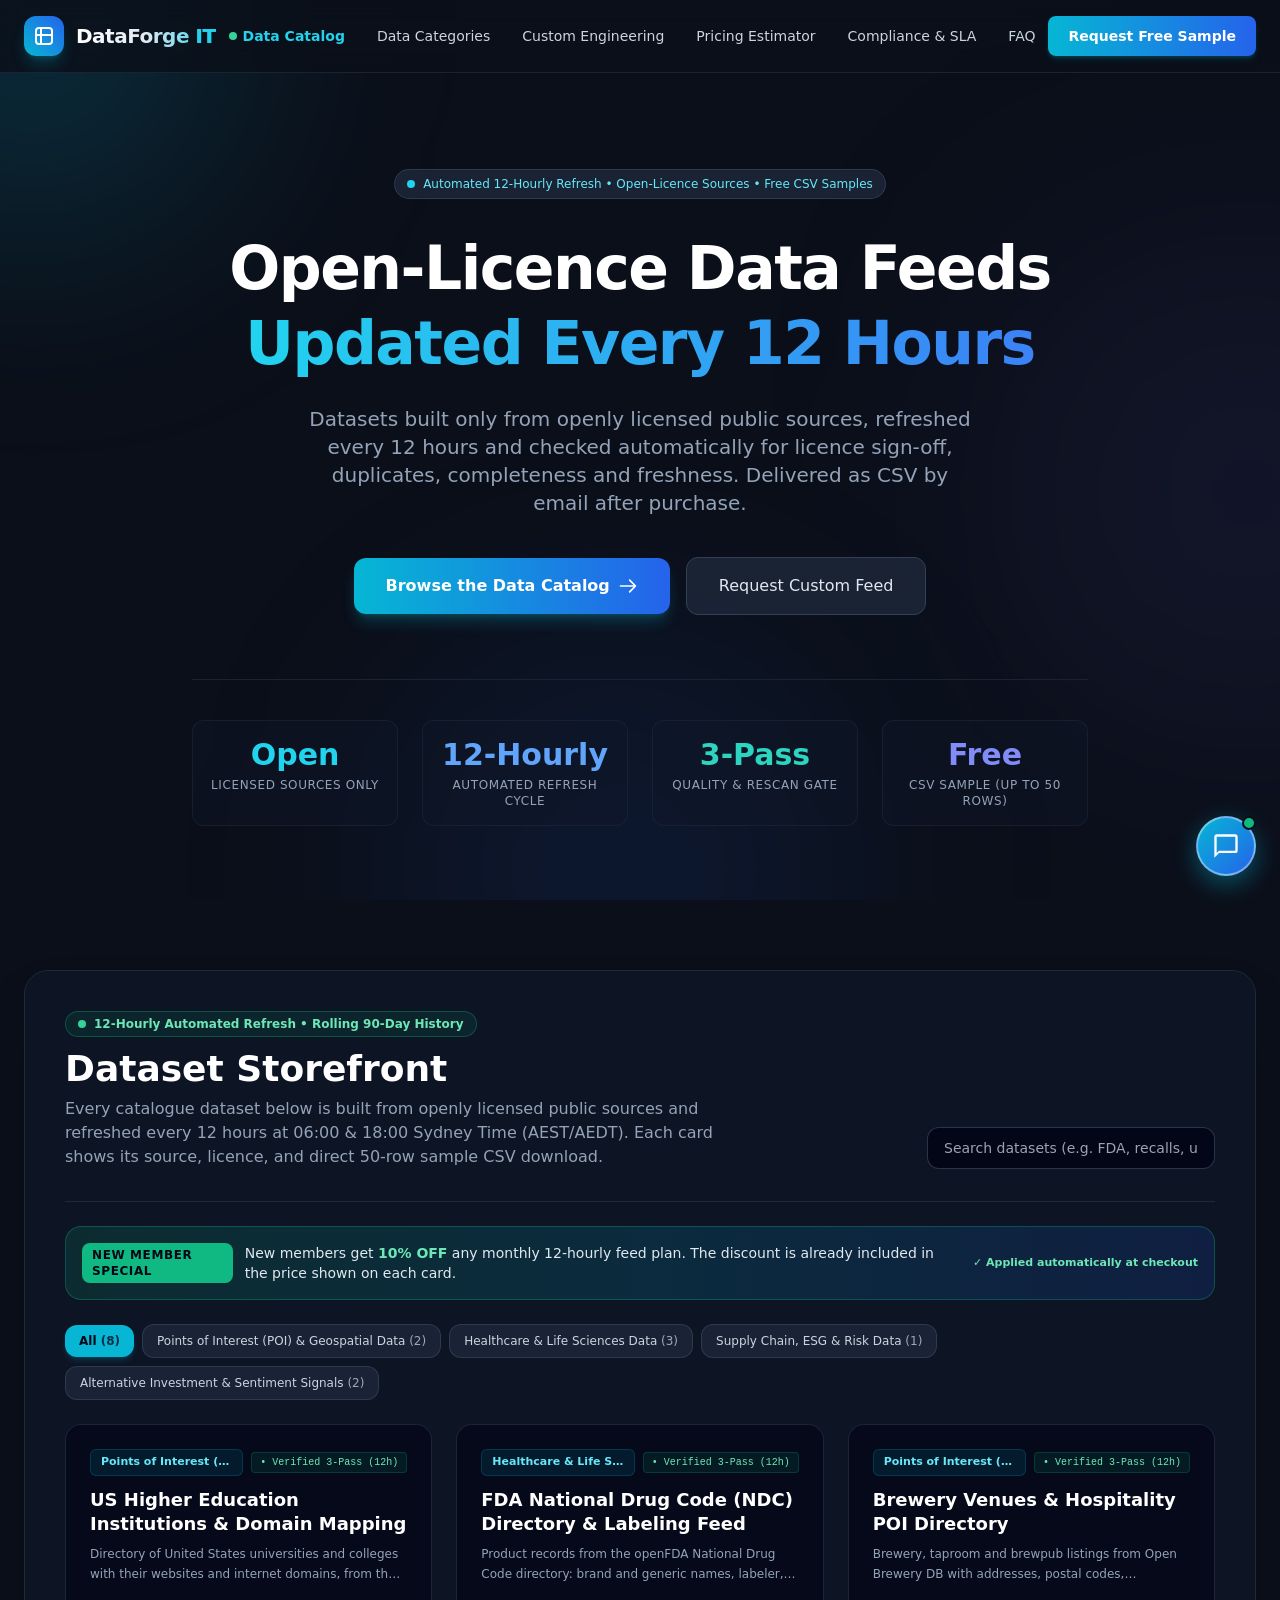
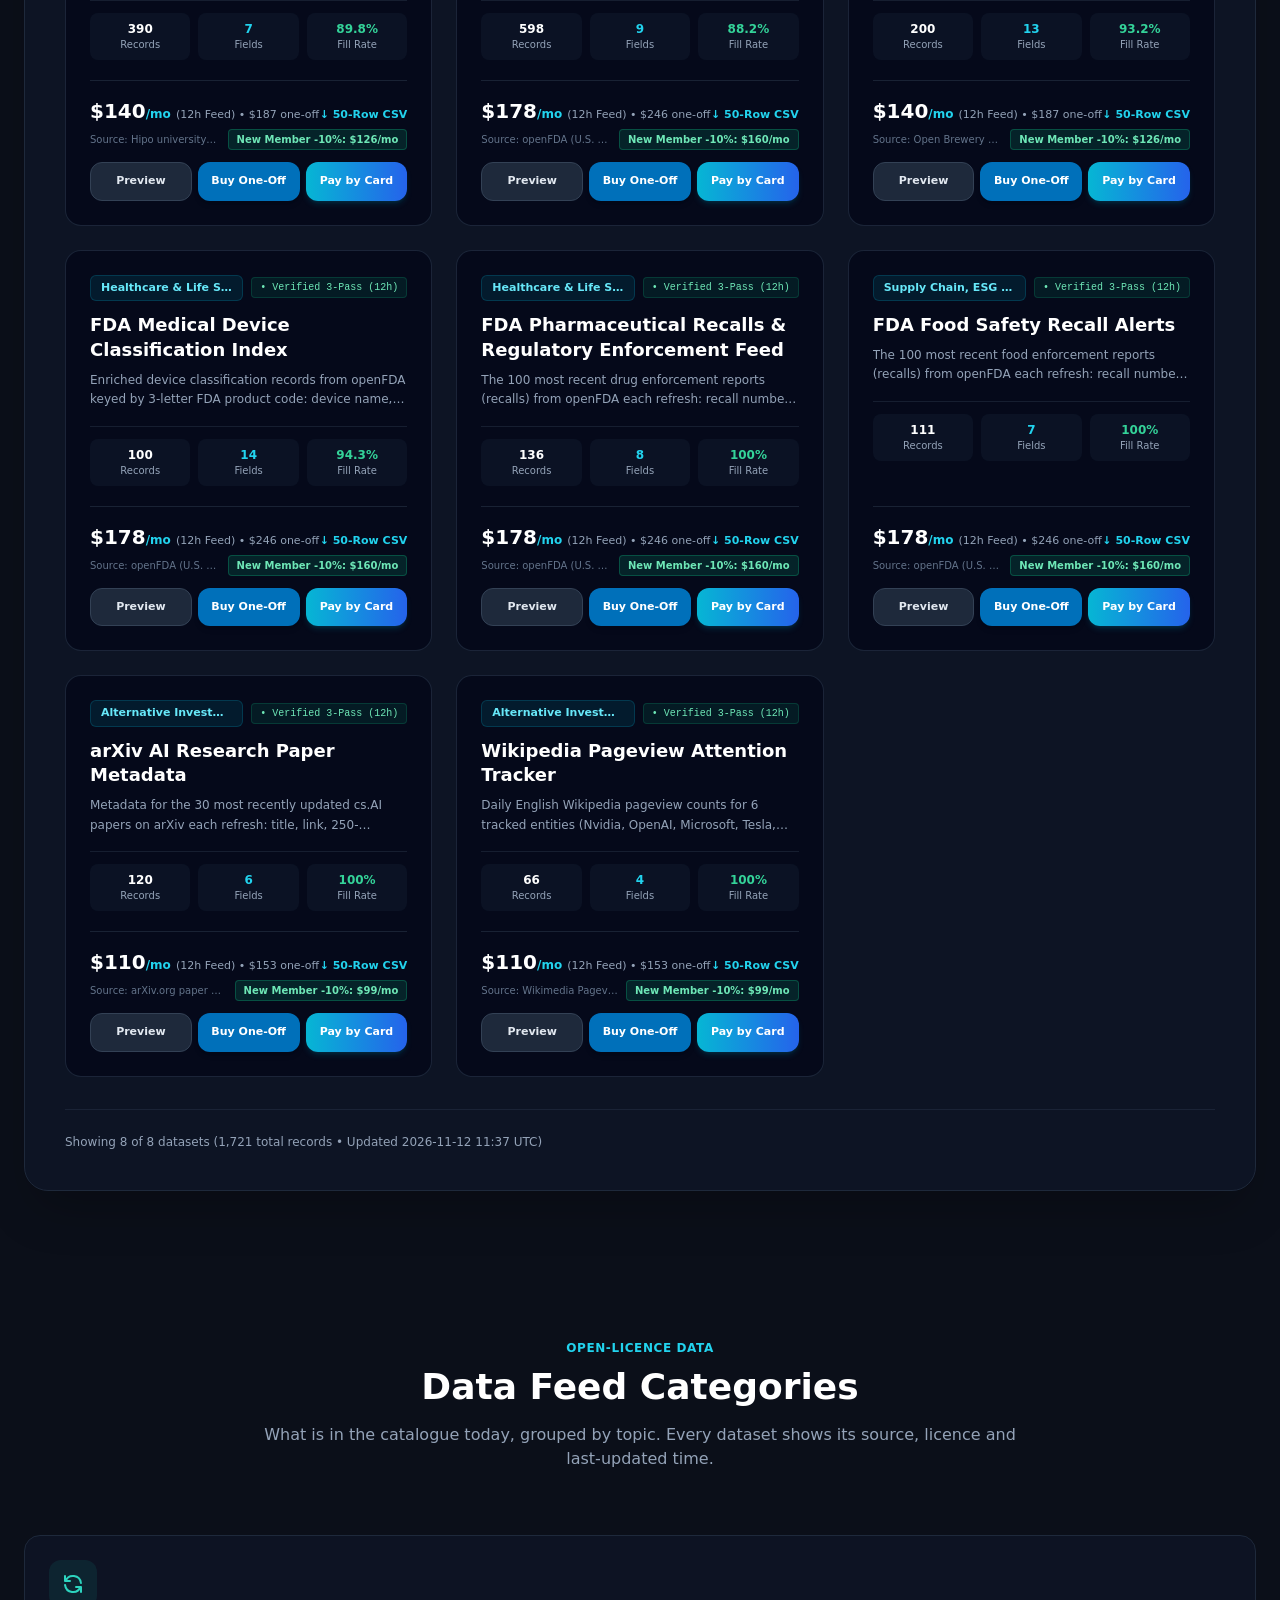
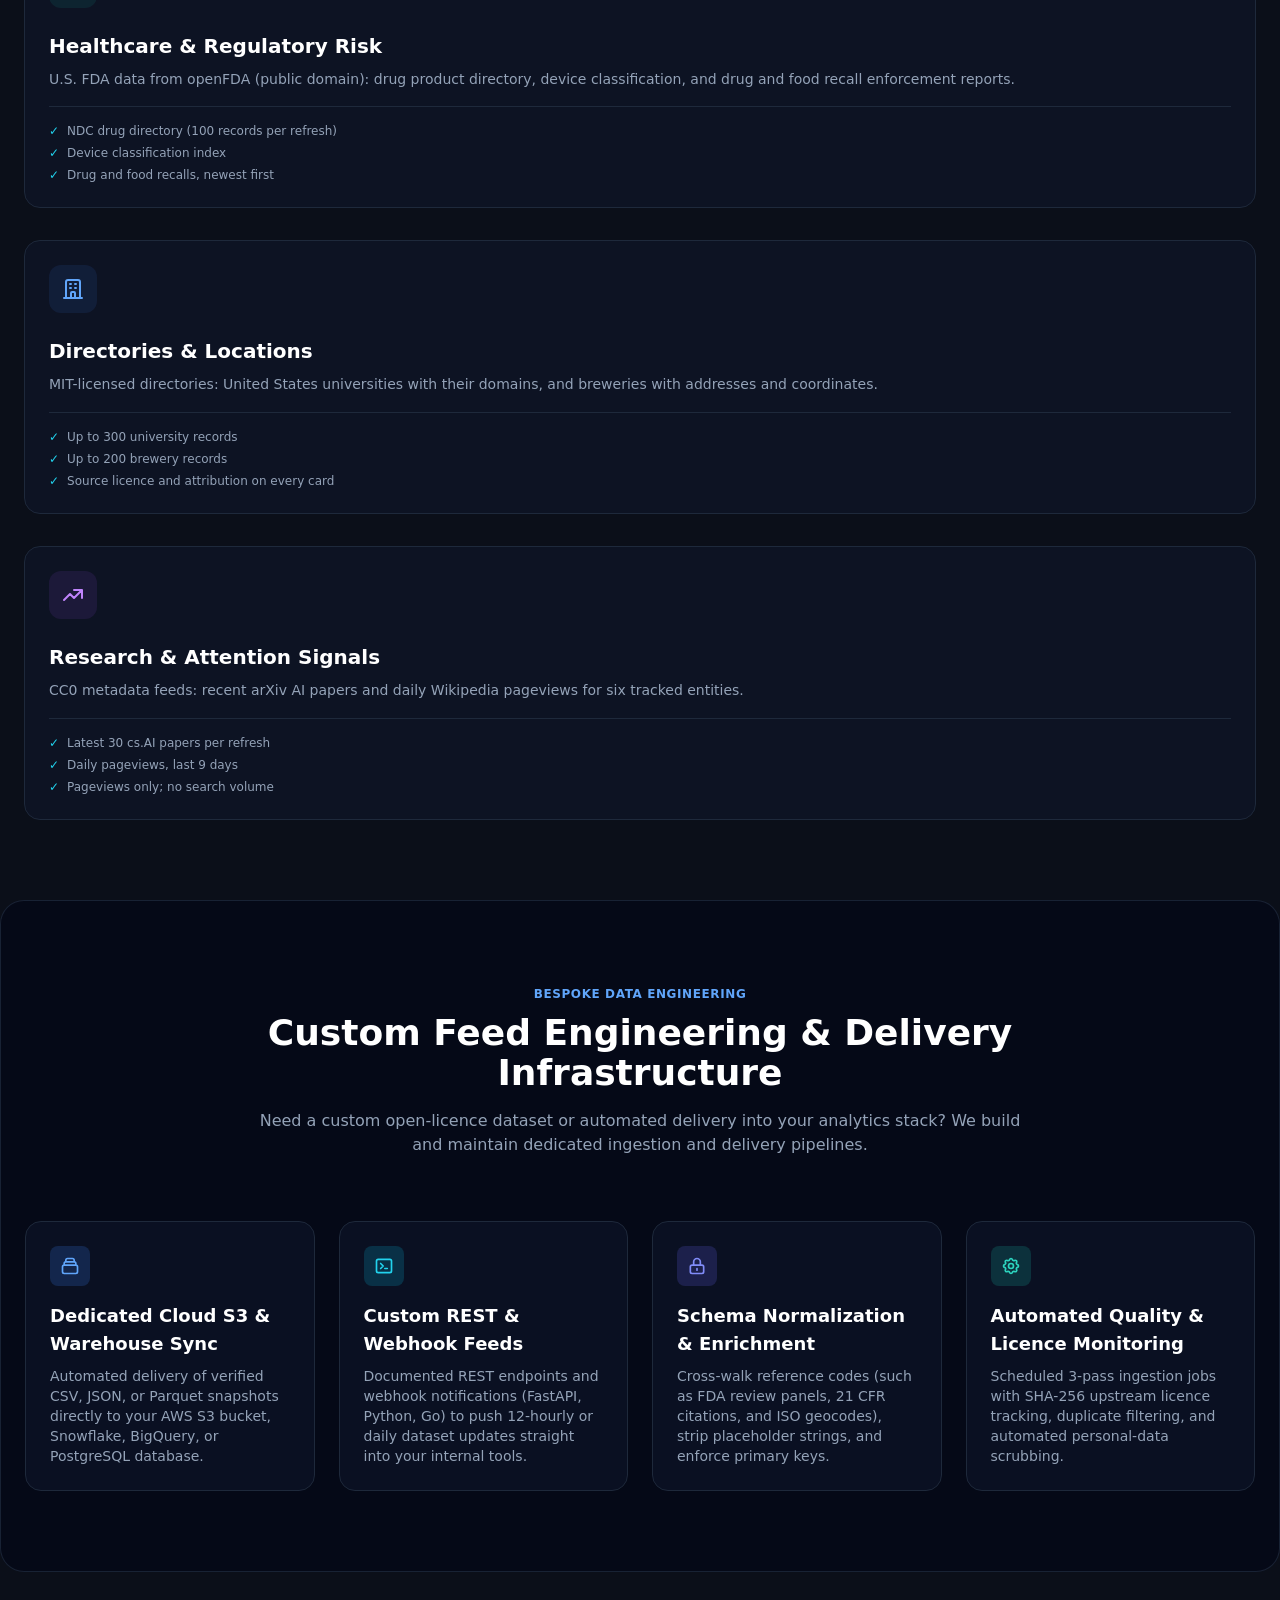
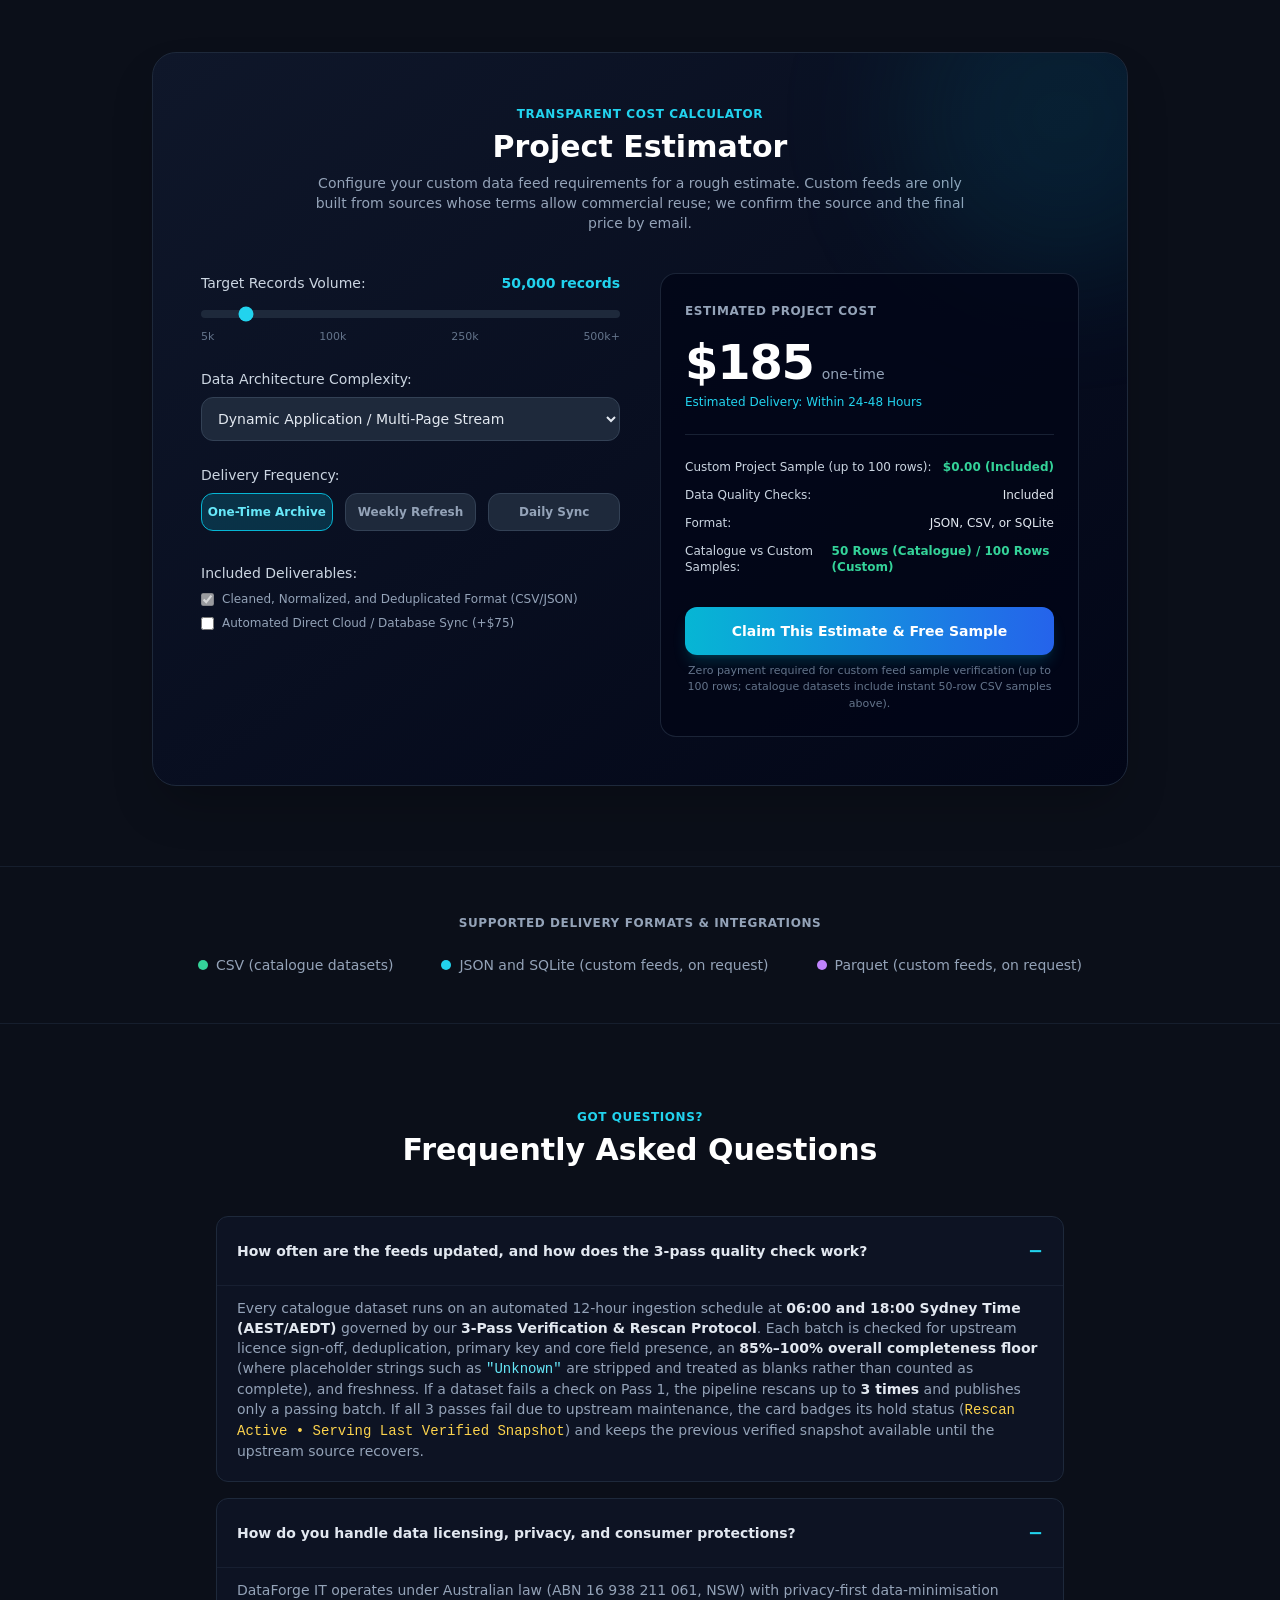
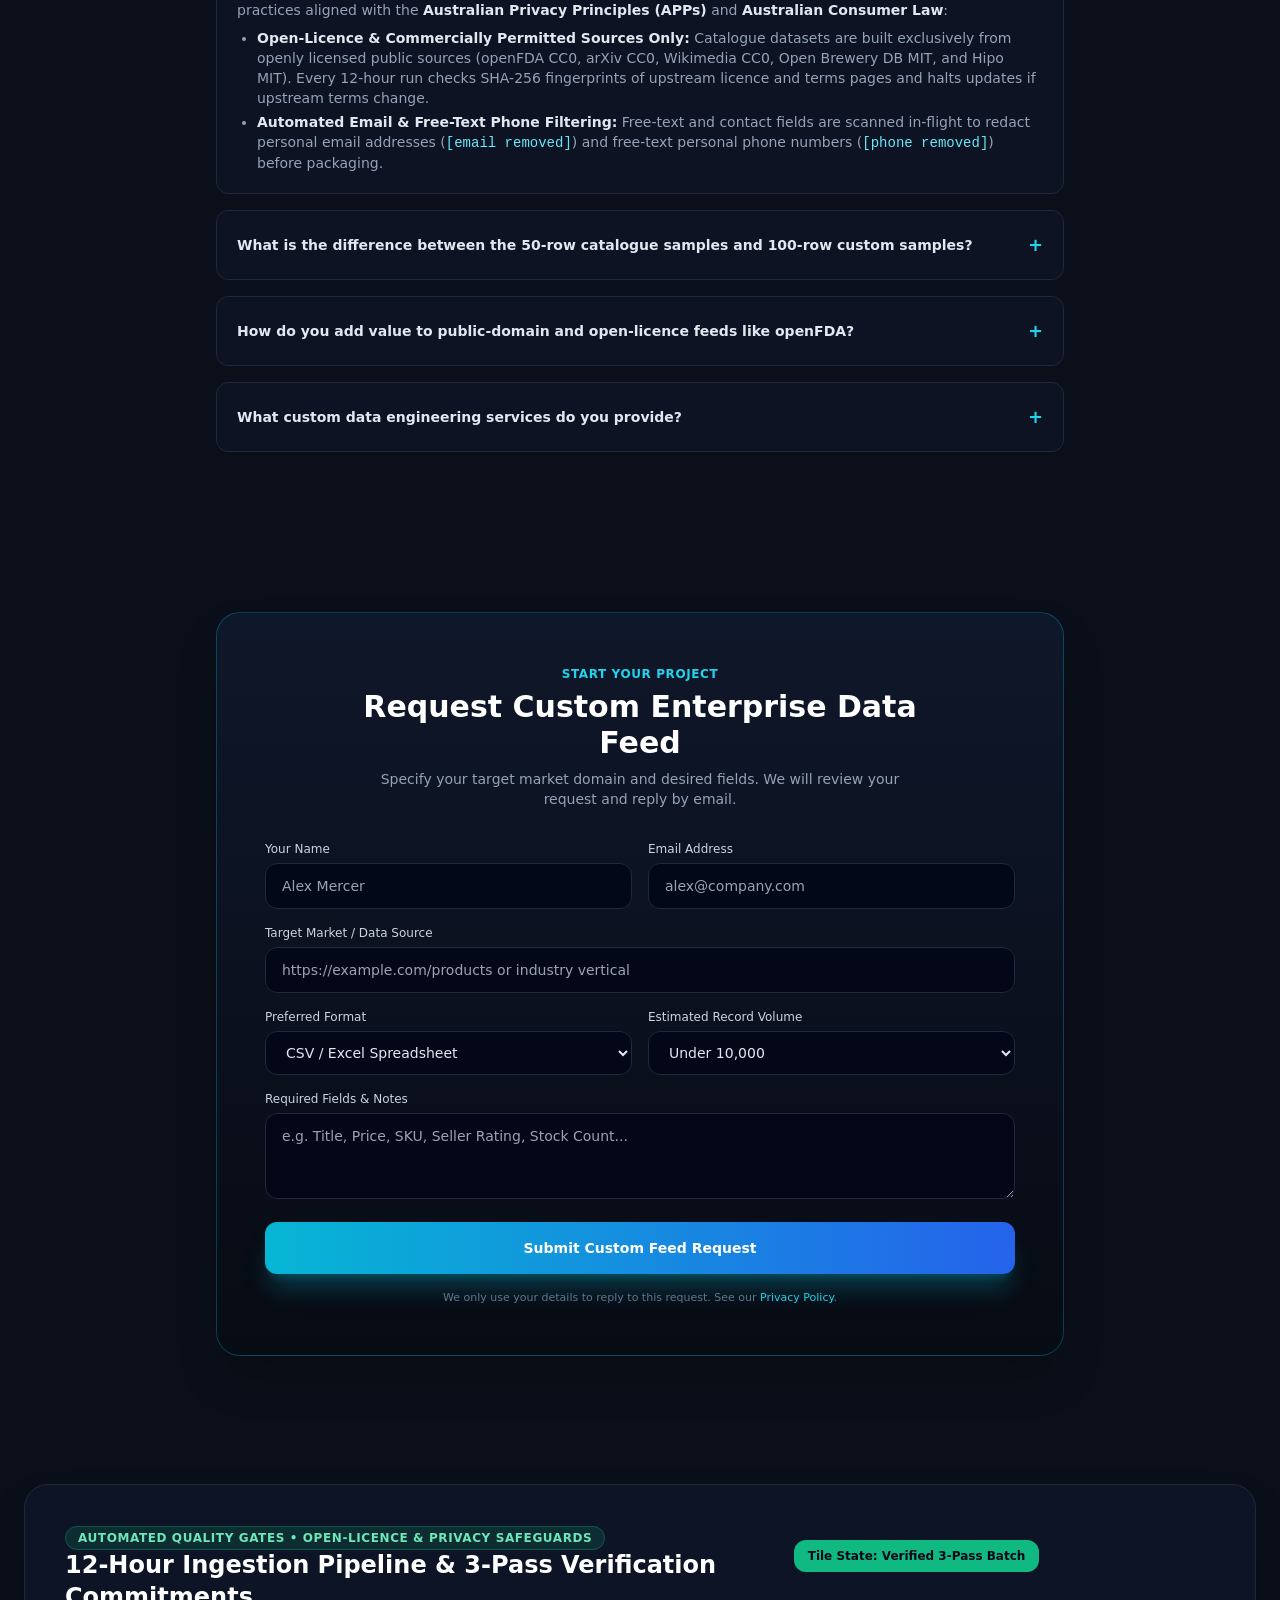
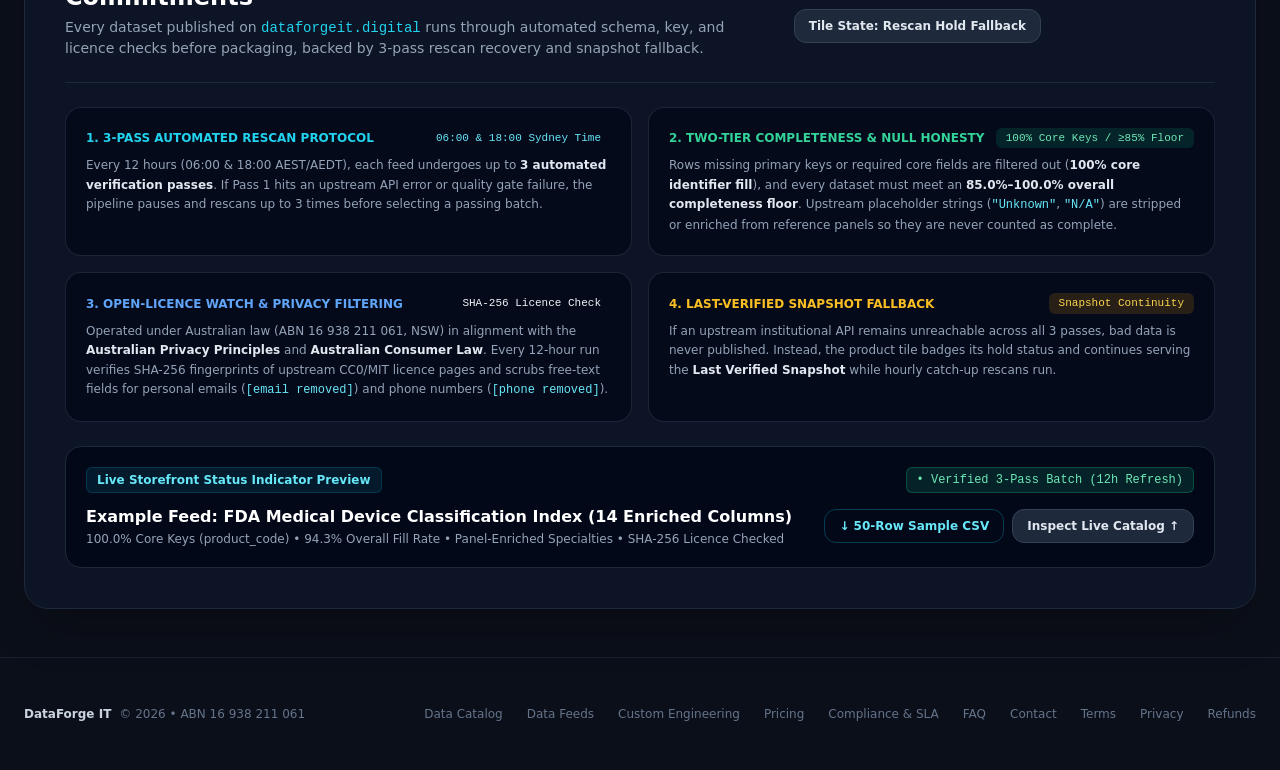
==== commit 2f618c83: "Home page: arXiv pack now 50 papers per refresh Co-Authored-By: Claude Opus 5.5 <noreply@anthropic.c" ====
--- a/index.html
+++ b/index.html
@@ -484,7 +484,7 @@
               <span class="px-2 py-0.5 rounded bg-emerald-500/10 border border-emerald-500/20 text-[10px] font-mono text-emerald-300 whitespace-nowrap">&bull; Verified 3-Pass (12h)</span>
             </div>
             <h3 class="text-lg font-bold text-white group-hover:text-cyan-400 transition-colors leading-snug">arXiv AI Research Paper Metadata</h3>
-            <p class="text-xs text-slate-400 mt-2 line-clamp-2 leading-relaxed">Metadata for the 30 most recently updated cs.AI papers on arXiv each refresh: title, link, 250-character abstract preview and update date, accumulated into a rolling 90-day master file.</p>
+            <p class="text-xs text-slate-400 mt-2 line-clamp-2 leading-relaxed">Metadata for the 50 most recently updated cs.AI papers on arXiv each refresh: title, link, 250-character abstract preview and update date, accumulated into a rolling 90-day master file.</p>
             <p class="text-[10px] text-slate-500 mt-2 font-mono truncate" title="Columns: paper_title, arxiv_url, abstract_preview, publication_date, category, collected_at_iso">Fields: paper_title, arxiv_url, abstract_preview, publication_date, category, collected_at_iso</p>
 
             <div class="mt-4 pt-3 border-t border-slate-800/70 grid grid-cols-3 gap-2 text-center">
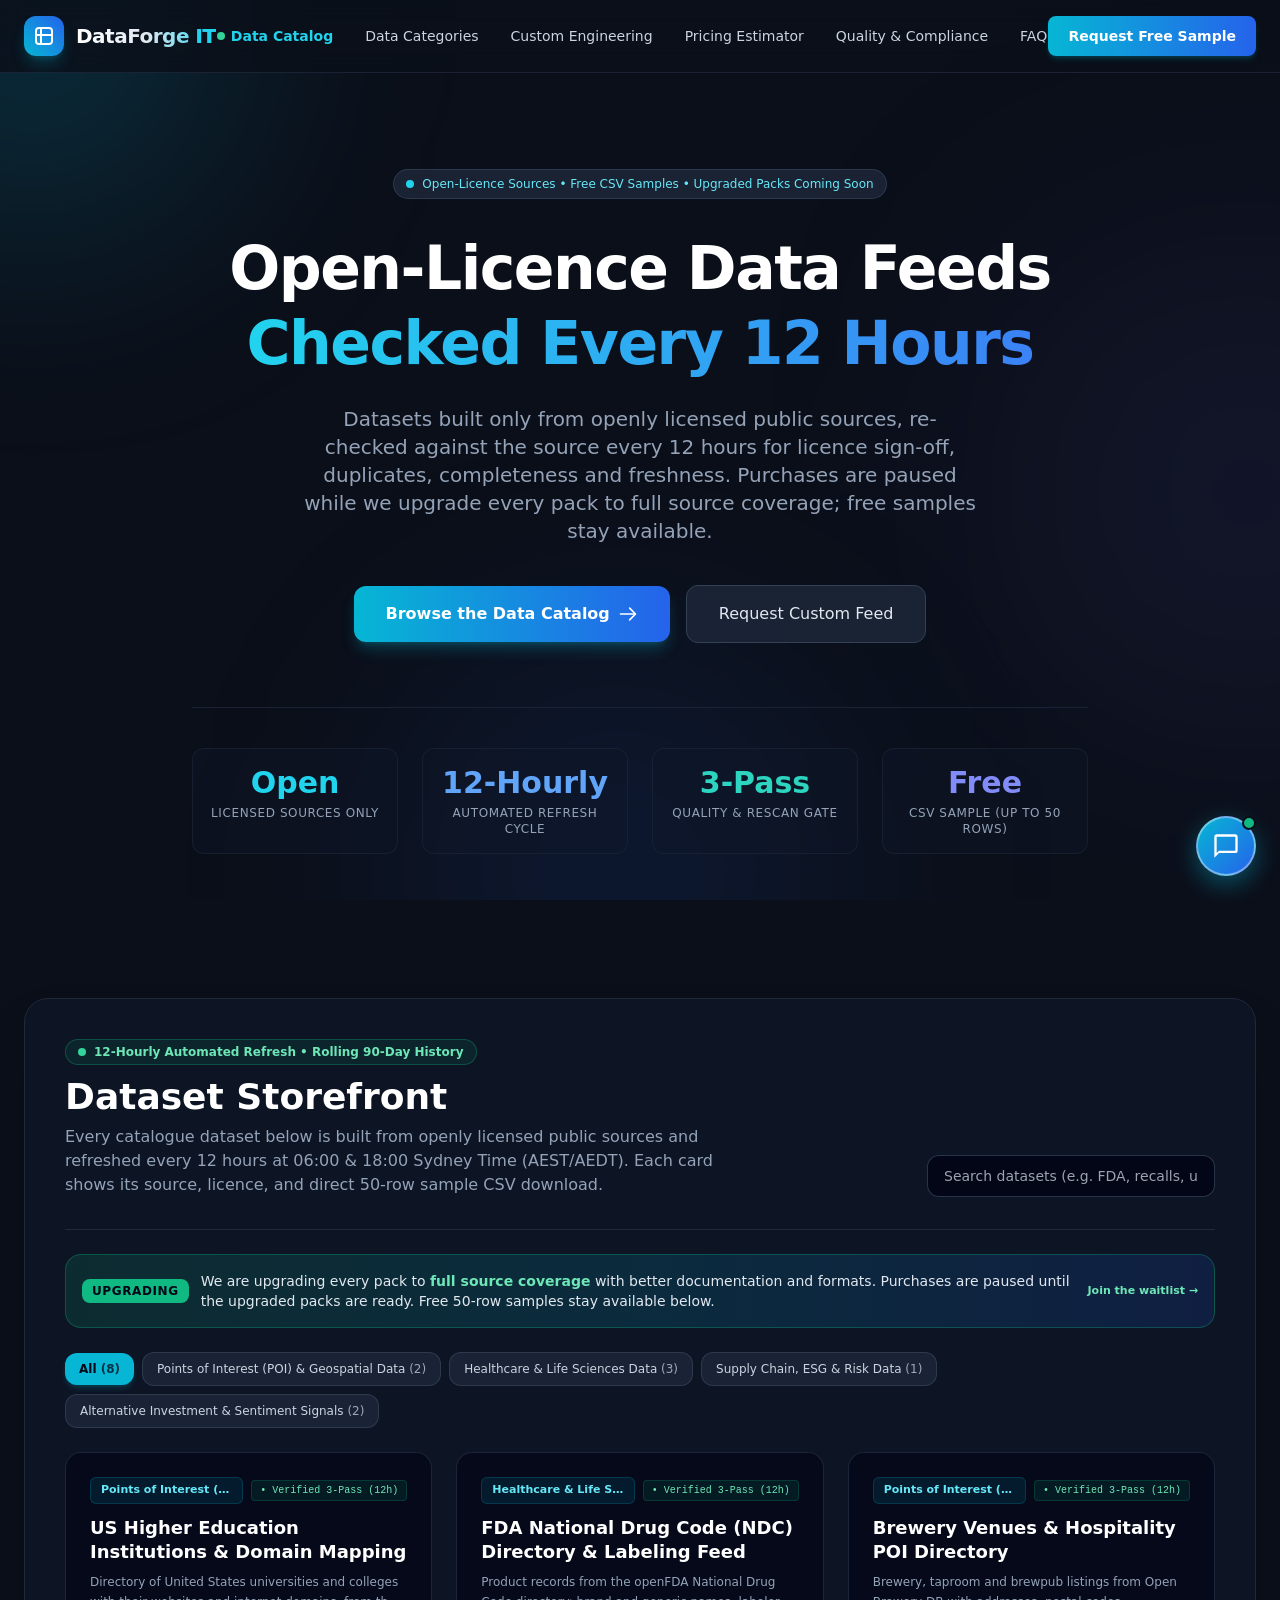
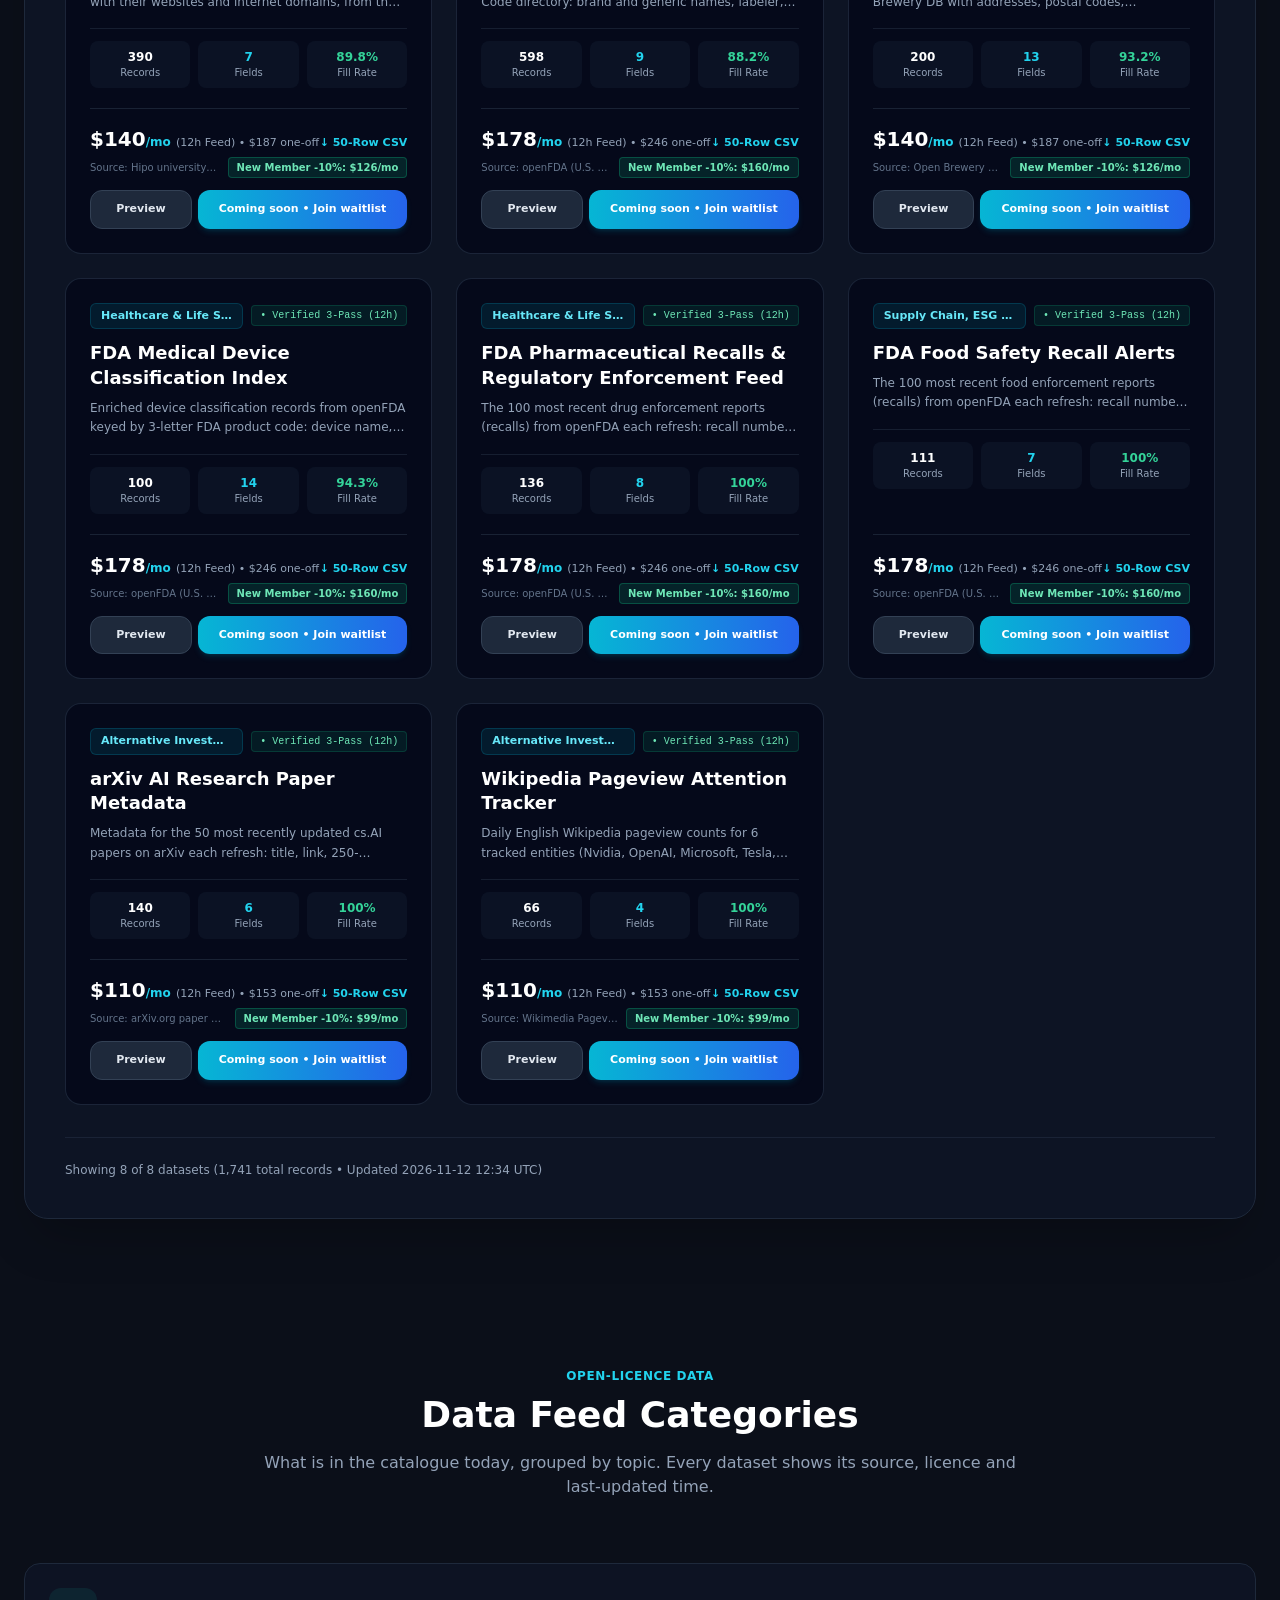
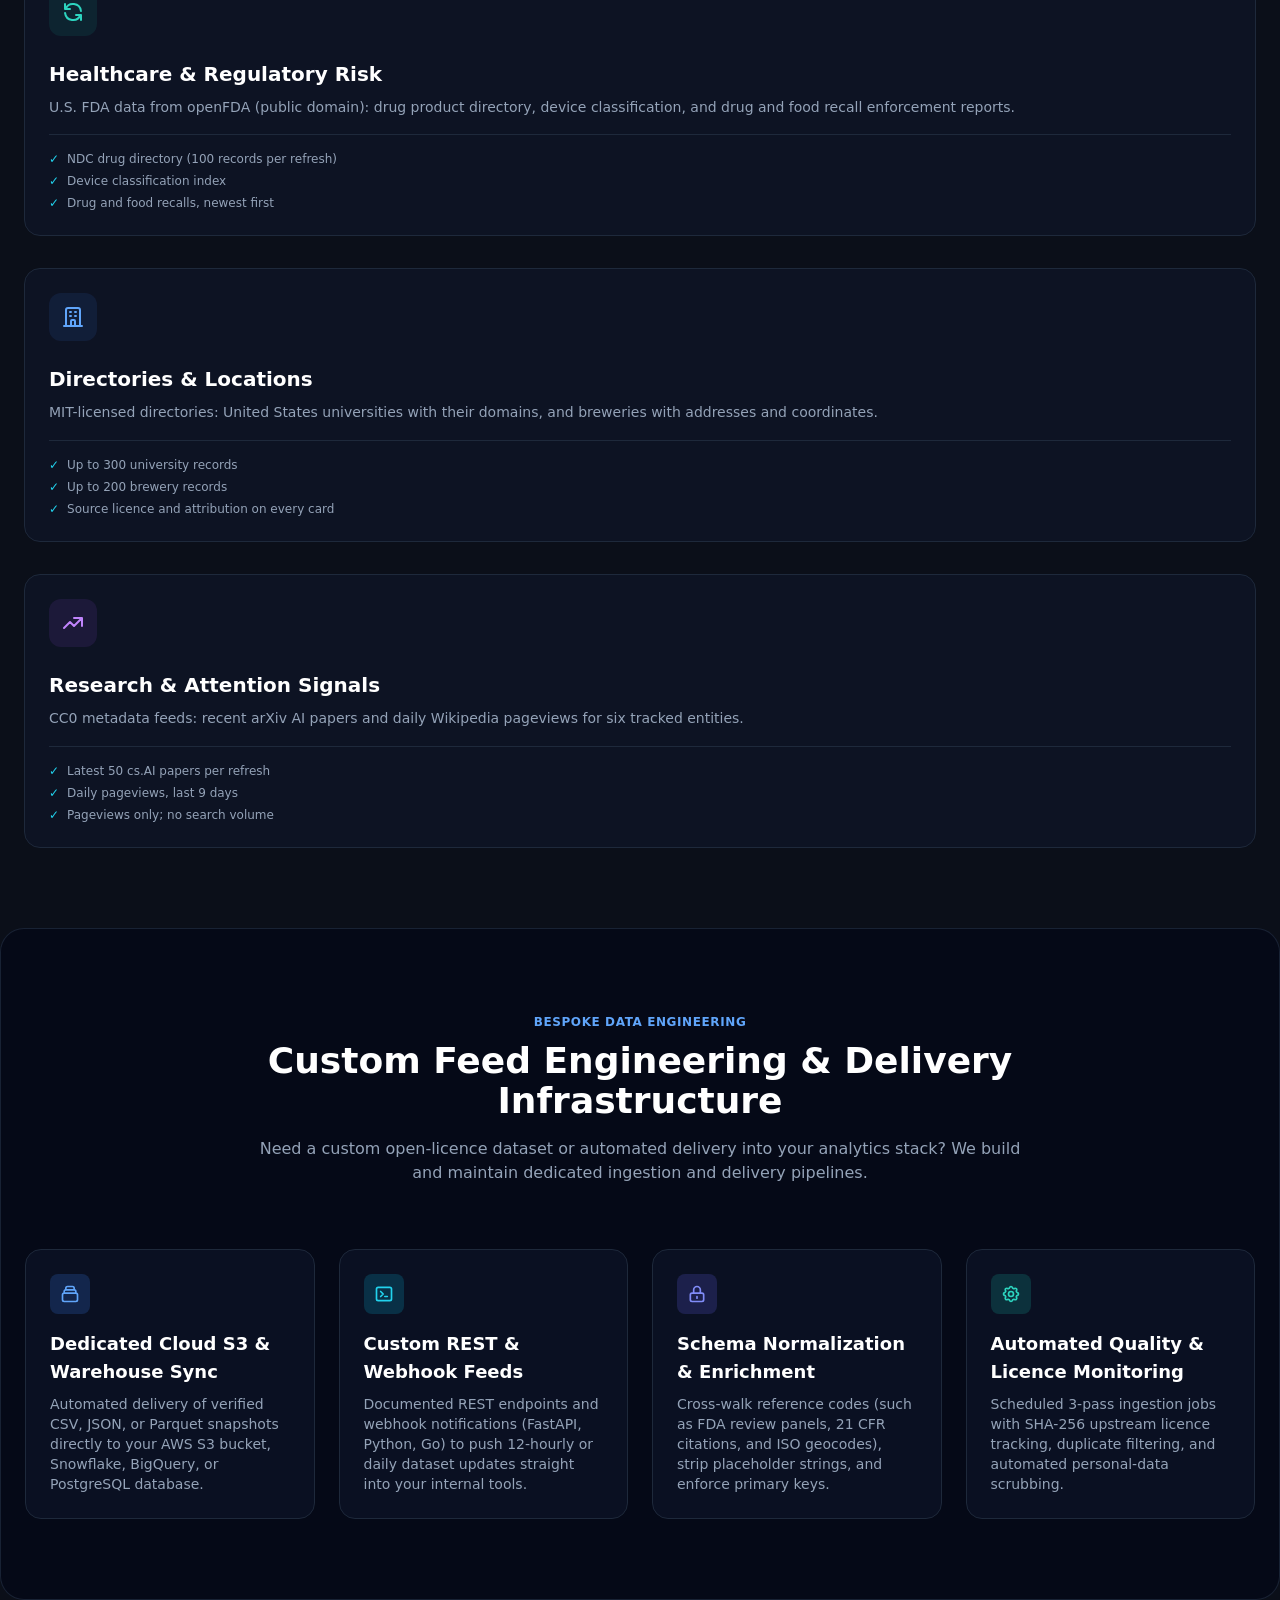
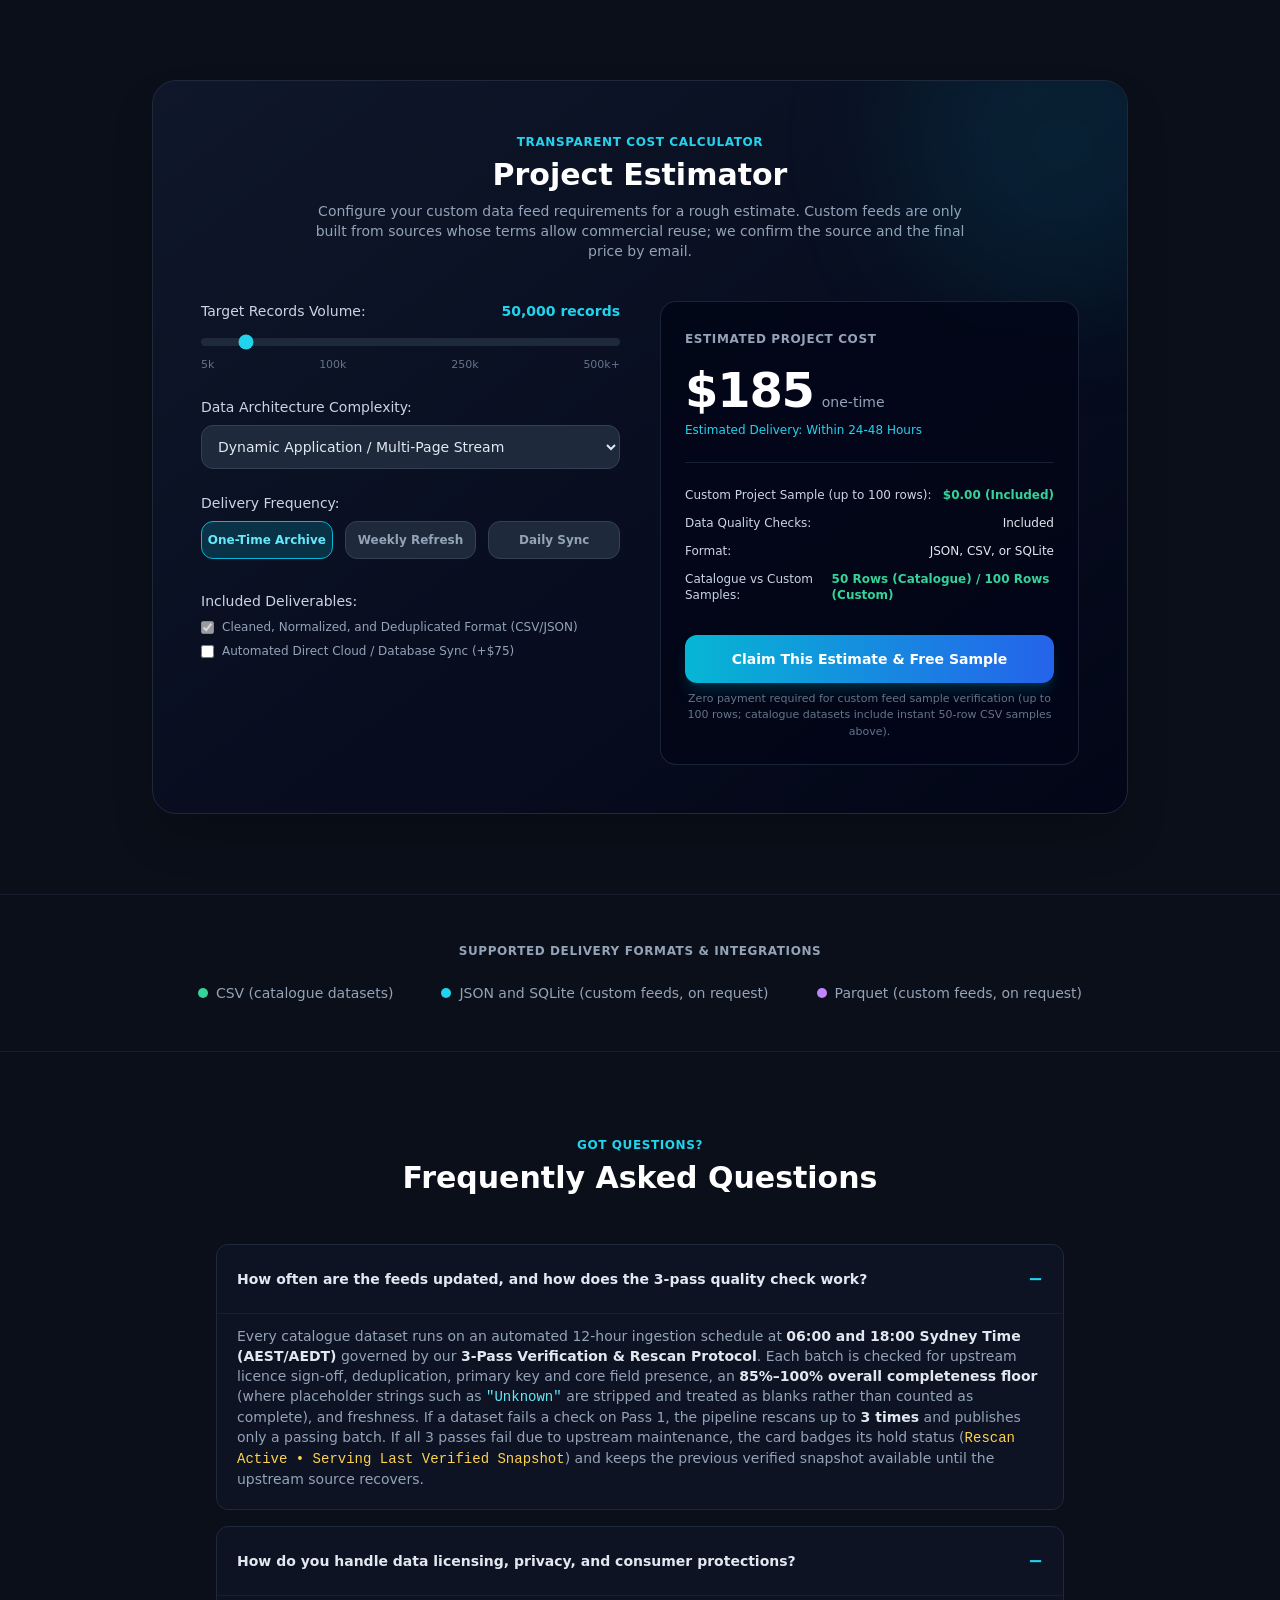
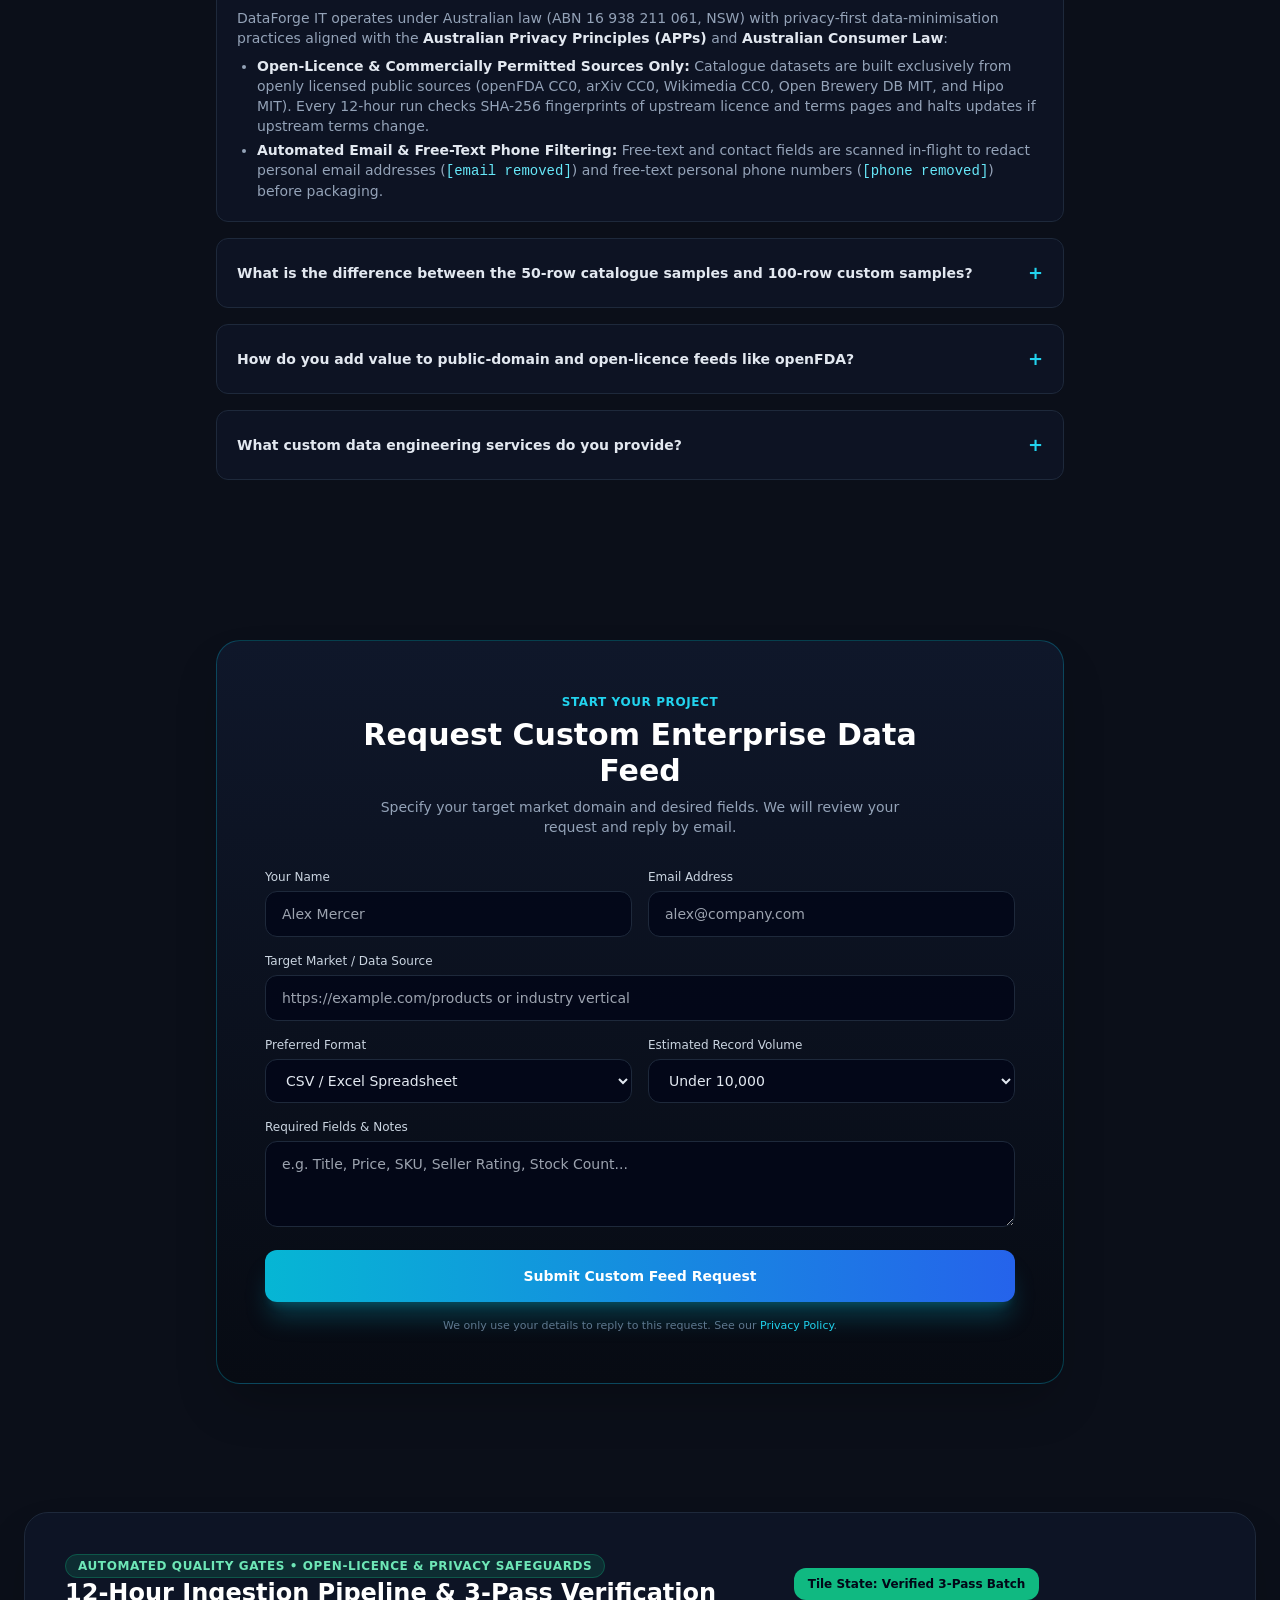
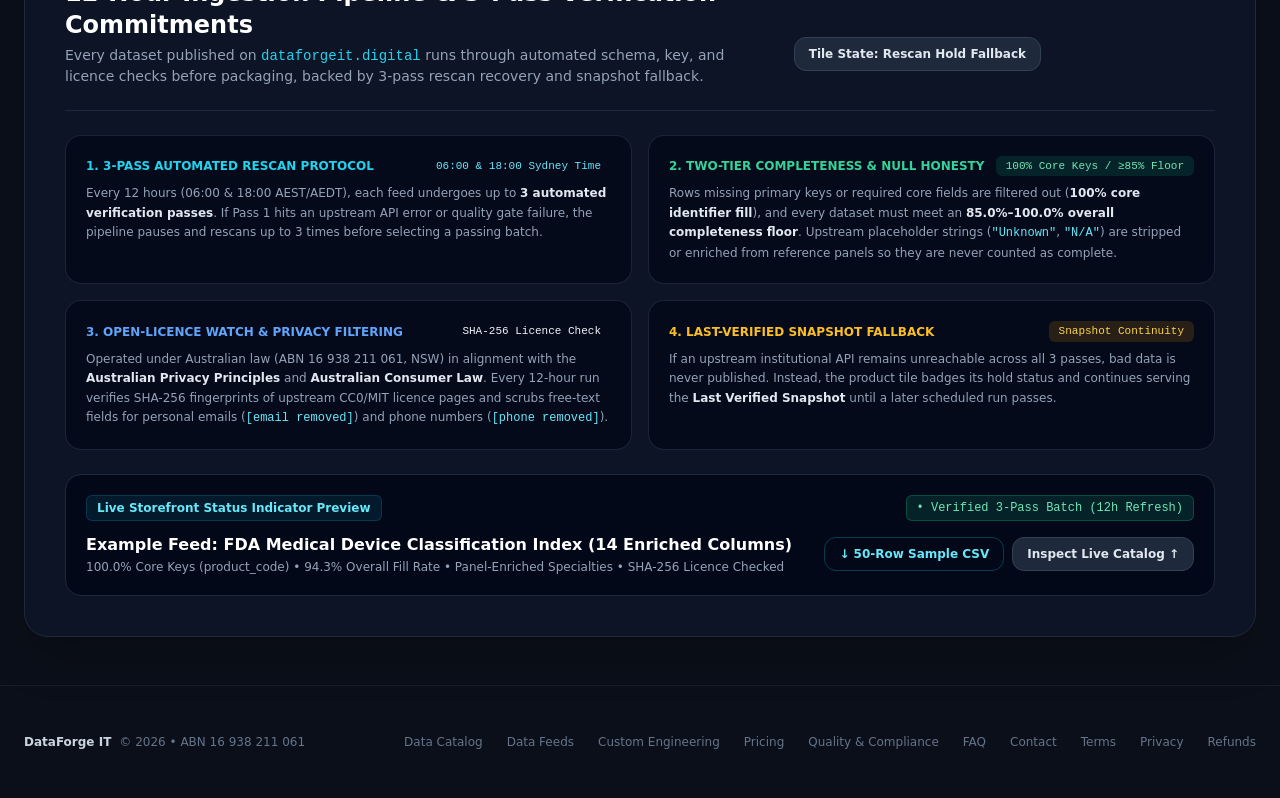
==== commit 3ef53a92: "Pause purchases while packs are upgraded; fix untrue claims - Buy One-Off / Pay by Card buttons repl" ====
--- a/index.html
+++ b/index.html
@@ -1,1419 +1,1396 @@
-<!DOCTYPE html>
-<html lang="en" class="scroll-smooth">
-<head>
-  <meta charset="UTF-8">
-  <meta name="viewport" content="width=device-width, initial-scale=1.0">
-  <title>DataForge IT | Open-Licence Data Feeds Refreshed Every 12 Hours</title>
-  
-  <!-- SEO & Social Preview Tags -->
-  <meta name="description" content="Cleaned, ready-to-use datasets built from openly licensed public sources, refreshed every 12 hours. Free CSV sample (up to 50 rows) on every dataset.">
-  <meta property="og:type" content="website">
-  <meta property="og:url" content="https://dataforgeit.digital/">
-  <meta property="og:title" content="DataForge IT &mdash; Open-Licence Data Feeds Refreshed Every 12 Hours">
-  <meta property="og:description" content="Inspect schemas and download free sample CSVs (up to 50 rows): FDA recalls and drug data, research trends, universities and more. New members save 10%.">
-  <meta name="twitter:card" content="summary">
-  <meta name="twitter:title" content="DataForge IT &mdash; Open-Licence Data Feeds">
-  <meta name="twitter:description" content="10% new member discount. Free CSV sample (up to 50 rows) on every dataset.">
-  
-  <link rel="stylesheet" href="site.css">
-  <style>
-    @keyframes pulseGlow {
-      0%, 100% { opacity: 0.4; transform: scale(1); }
-      50% { opacity: 0.8; transform: scale(1.05); }
-    }
-    .glow-effect {
-      animation: pulseGlow 6s ease-in-out infinite;
-    }
-    .custom-scrollbar::-webkit-scrollbar {
-      width: 6px;
-      height: 6px;
-    }
-    .custom-scrollbar::-webkit-scrollbar-track {
-      background: rgba(0, 0, 0, 0.2);
-    }
-    .custom-scrollbar::-webkit-scrollbar-thumb {
-      background: rgba(255, 255, 255, 0.2);
-      border-radius: 4px;
-    }
-    .bg-amber-500 { background-color: rgb(245 158 11); }
-    .bg-amber-500\/15 { background-color: rgb(245 158 11 / 0.15); }
-    .border-amber-500\/30 { border-color: rgb(245 158 11 / 0.3); }
-    .border-amber-500\/40 { border-color: rgb(245 158 11 / 0.4); }
-    .text-amber-300 { color: rgb(252 211 77); }
-    .text-amber-400 { color: rgb(251 191 36); }
-    .bg-slate-900\/75 { background-color: rgb(15 23 42 / 0.75); }
-    .bg-slate-950\/85 { background-color: rgb(2 6 23 / 0.85); }
-  </style>
-</head>
-<body class="bg-[#0b0f19] text-slate-100 font-sans antialiased selection:bg-cyan-500 selection:text-white">
-
-  <!-- Glow Background Orbs -->
-  <div class="fixed inset-0 overflow-hidden pointer-events-none -z-10">
-    <div class="absolute -top-40 -left-40 w-96 h-96 bg-cyan-500/20 rounded-full blur-[120px] glow-effect"></div>
-    <div class="absolute top-1/3 -right-40 w-96 h-96 bg-indigo-500/15 rounded-full blur-[140px] glow-effect" style="animation-delay: 2s;"></div>
-    <div class="absolute -bottom-40 left-1/3 w-96 h-96 bg-blue-600/15 rounded-full blur-[130px] glow-effect" style="animation-delay: 4s;"></div>
-  </div>
-
-  <!-- Navigation -->
-  <nav class="sticky top-0 z-50 backdrop-blur-md bg-[#0b0f19]/80 border-b border-slate-800/80 px-6 py-4">
-    <div class="max-w-7xl mx-auto flex items-center justify-between">
-      <a href="https://dataforgeit.digital" class="flex items-center gap-3 hover:opacity-90 transition-opacity" title="DataForge IT Home">
-        <div class="w-10 h-10 rounded-xl bg-gradient-to-tr from-cyan-500 to-blue-600 flex items-center justify-center shadow-lg shadow-cyan-500/25">
-          <svg class="w-6 h-6 text-white" fill="none" stroke="currentColor" viewBox="0 0 24 24">
-            <path stroke-linecap="round" stroke-linejoin="round" stroke-width="2" d="M4 7v10c0 2 1 3 3 3h10c2 0 3-1 3-3V7c0-2-1-3-3-3H7C5 4 4 5 4 7zm0 4h16M9 4v16"/>
-          </svg>
-        </div>
-        <span class="text-xl font-bold tracking-tight bg-gradient-to-r from-white via-slate-200 to-cyan-400 bg-clip-text text-transparent">DataForge <span class="text-cyan-400">IT</span></span>
-      </a>
-
-      <div class="hidden md:flex items-center gap-8 text-sm font-medium text-slate-300">
-        <a href="#catalog" class="text-cyan-400 font-semibold hover:text-cyan-300 transition-colors flex items-center gap-1.5">
-          <span class="w-2 h-2 rounded-full bg-emerald-400 animate-pulse"></span>
-          Data Catalog
-        </a>
-        <a href="#services" class="hover:text-cyan-400 transition-colors">Data Categories</a>
-        <a href="#it-solutions" class="hover:text-cyan-400 transition-colors">Custom Engineering</a>
-        <a href="#calculator" class="hover:text-cyan-400 transition-colors">Pricing Estimator</a>
-        <a href="#compliance" class="hover:text-cyan-400 transition-colors">Compliance &amp; SLA</a>
-        <a href="#faq" class="hover:text-cyan-400 transition-colors">FAQ</a>
-      </div>
-
-      <div class="flex items-center gap-3">
-        <a href="#contact" class="px-5 py-2.5 rounded-lg bg-gradient-to-r from-cyan-500 to-blue-600 hover:from-cyan-400 hover:to-blue-500 text-white font-semibold text-sm shadow-md shadow-cyan-500/20 transition-all transform hover:-translate-y-0.5">
-          Request Free Sample
-        </a>
-      </div>
-    </div>
-  </nav>
-
-  <!-- Hero Section -->
-  <header class="relative pt-24 pb-20 px-6 max-w-7xl mx-auto text-center">
-    <div class="inline-flex items-center gap-2 px-3 py-1.5 rounded-full bg-slate-800/80 border border-slate-700/80 text-xs text-cyan-300 font-medium mb-8 backdrop-blur-sm">
-      <span class="w-2 h-2 rounded-full bg-cyan-400 animate-ping"></span>
-      Automated 12-Hourly Refresh &bullet; Open-Licence Sources &bullet; Free CSV Samples
-    </div>
-
-    <h1 class="text-4xl sm:text-6xl font-extrabold tracking-tight text-white max-w-4xl mx-auto leading-tight sm:leading-tight">
-      Open-Licence Data Feeds <span class="bg-gradient-to-r from-cyan-400 to-blue-500 bg-clip-text text-transparent">Updated Every 12 Hours</span>
-    </h1>
-
-    <p class="mt-6 text-lg sm:text-xl text-slate-400 max-w-2xl mx-auto leading-relaxed">
-      Datasets built only from openly licensed public sources, refreshed every 12 hours and checked automatically for licence sign-off, duplicates, completeness and freshness. Delivered as CSV by email after purchase.
-    </p>
-
-    <!-- CTAs -->
-    <div class="mt-10 flex flex-col sm:flex-row items-center justify-center gap-4">
-      <a href="#catalog" class="w-full sm:w-auto px-8 py-4 rounded-xl bg-gradient-to-r from-cyan-500 to-blue-600 hover:from-cyan-400 hover:to-blue-500 text-white font-semibold text-base shadow-lg shadow-cyan-500/25 transition-all transform hover:-translate-y-0.5 flex items-center justify-center gap-2">
-        <span>Browse the Data Catalog</span>
-        <svg class="w-5 h-5" fill="none" stroke="currentColor" viewBox="0 0 24 24"><path stroke-linecap="round" stroke-linejoin="round" stroke-width="2" d="M14 5l7 7m0 0l-7 7m7-7H3"/></svg>
-      </a>
-      <a href="#contact" class="w-full sm:w-auto px-8 py-4 rounded-xl bg-slate-800/80 hover:bg-slate-800 border border-slate-700 text-slate-200 font-medium text-base transition-colors flex items-center justify-center gap-2">
-        <span>Request Custom Feed</span>
-      </a>
-    </div>
-
-    <!-- Trust Stats -->
-    <div class="mt-16 grid grid-cols-2 md:grid-cols-4 gap-6 max-w-4xl mx-auto pt-10 border-t border-slate-800/80">
-      <div class="p-4 rounded-xl bg-slate-900/40 border border-slate-800/60">
-        <div class="text-3xl font-extrabold text-cyan-400">Open</div>
-        <div class="text-xs text-slate-400 mt-1 uppercase tracking-wider font-medium">Licensed Sources Only</div>
-      </div>
-      <div class="p-4 rounded-xl bg-slate-900/40 border border-slate-800/60">
-        <div class="text-3xl font-extrabold text-blue-400">12-Hourly</div>
-        <div class="text-xs text-slate-400 mt-1 uppercase tracking-wider font-medium">Automated Refresh Cycle</div>
-      </div>
-      <div class="p-4 rounded-xl bg-slate-900/40 border border-slate-800/60">
-        <div class="text-3xl font-extrabold text-teal-400">3-Pass</div>
-        <div class="text-xs text-slate-400 mt-1 uppercase tracking-wider font-medium">Quality &amp; Rescan Gate</div>
-      </div>
-      <div class="p-4 rounded-xl bg-slate-900/40 border border-slate-800/60">
-        <div class="text-3xl font-extrabold text-indigo-400">Free</div>
-        <div class="text-xs text-slate-400 mt-1 uppercase tracking-wider font-medium">CSV Sample (up to 50 rows)</div>
-      </div>
-    </div>
-  </header>
-
-  <!-- Direct Data Storefront -->
-  <section id="catalog" class="py-16 px-6 max-w-7xl mx-auto">
-    <div class="bg-slate-900/70 border border-slate-800 rounded-3xl p-6 sm:p-10 shadow-2xl backdrop-blur-xl">
-      <div class="flex flex-col lg:flex-row lg:items-end justify-between gap-6 pb-8 border-b border-slate-800">
-        <div>
-          <div class="inline-flex items-center gap-2 px-3 py-1 rounded-full bg-emerald-500/10 border border-emerald-500/30 text-emerald-300 text-xs font-semibold mb-3">
-            <span class="w-2 h-2 rounded-full bg-emerald-400 animate-ping"></span>
-            12-Hourly Automated Refresh &bull; Rolling 90-Day History
-          </div>
-          <h2 class="text-3xl sm:text-4xl font-extrabold text-white">Dataset Storefront</h2>
-          <p class="text-slate-400 mt-2 max-w-2xl text-sm sm:text-base">
-            Every catalogue dataset below is built from openly licensed public sources and refreshed every 12 hours at 06:00 &amp; 18:00 Sydney Time (AEST/AEDT). Each card shows its source, licence, and direct 50-row sample CSV download.
-          </p>
-        </div>
-
-        <div class="flex flex-col sm:flex-row items-stretch sm:items-center gap-3">
-          <div class="relative">
-            <input id="catalogSearch" type="text" oninput="renderCatalog()" placeholder="Search datasets (e.g. FDA, recalls, universities)..." class="w-full sm:w-72 bg-slate-950/90 border border-slate-700/80 rounded-xl pl-4 pr-4 py-2.5 text-sm text-slate-200 outline-none focus:border-cyan-400">
-          </div>
-        </div>
-      </div>
-
-      <!-- Standalone Removable 10% New Membership Promo Banner -->
-      <div id="newMemberPromoBanner" class="mt-6 p-4 rounded-2xl bg-gradient-to-r from-emerald-500/15 via-cyan-500/15 to-blue-600/15 border border-emerald-500/30 flex flex-col sm:flex-row items-start sm:items-center justify-between gap-3">
-        <div class="flex items-center gap-3">
-          <span class="px-2.5 py-1 rounded-lg bg-emerald-500 text-slate-950 text-xs font-extrabold uppercase tracking-wider">New Member Special</span>
-          <span class="text-xs sm:text-sm text-slate-200 font-medium">
-            New members get <strong class="text-emerald-300">10% OFF</strong> any monthly 12-hourly feed plan. The discount is already included in the price shown on each card.
-          </span>
-        </div>
-        <span class="text-[11px] text-emerald-300 font-semibold whitespace-nowrap">&check; Applied automatically at checkout</span>
-      </div>
-
-      <!-- Category Filter Tabs -->
-      <div id="catalogCategories" class="flex flex-wrap items-center gap-2 pt-6 pb-6"></div>
-
-      <!-- Dataset Grid -->
-      <div id="catalogGrid" class="grid grid-cols-1 md:grid-cols-2 lg:grid-cols-3 gap-6">
-        <div class="p-6 rounded-2xl bg-slate-950/70 border border-slate-800/90 hover:border-cyan-500/50 transition-all flex flex-col justify-between group">
-          <div>
-            <div class="flex items-center justify-between gap-2 mb-3">
-              <span class="px-2.5 py-1 rounded-md bg-cyan-500/10 border border-cyan-500/20 text-[11px] font-semibold text-cyan-300 truncate">Points of Interest (POI) & Geospatial Data</span>
-              <span class="px-2 py-0.5 rounded bg-emerald-500/10 border border-emerald-500/20 text-[10px] font-mono text-emerald-300 whitespace-nowrap">&bull; Verified 3-Pass (12h)</span>
-            </div>
-            <h3 class="text-lg font-bold text-white group-hover:text-cyan-400 transition-colors leading-snug">US Higher Education Institutions & Domain Mapping</h3>
-            <p class="text-xs text-slate-400 mt-2 line-clamp-2 leading-relaxed">Directory of United States universities and colleges with their websites and internet domains, from the Hipo university-domains-list. Up to 300 records per refresh.</p>
-            <p class="text-[10px] text-slate-500 mt-2 font-mono truncate" title="Columns: institution_name, country, alpha_two_code, state_province, domains, web_pages, collected_at_iso">Fields: institution_name, country, alpha_two_code, state_province, domains, web_pages, collected_at_iso</p>
-
-            <div class="mt-4 pt-3 border-t border-slate-800/70 grid grid-cols-3 gap-2 text-center">
-              <div class="p-2 rounded-lg bg-slate-900/70">
-                <div class="text-xs font-extrabold text-white">390</div>
-                <div class="text-[10px] text-slate-400">Records</div>
-              </div>
-              <div class="p-2 rounded-lg bg-slate-900/70">
-                <div class="text-xs font-extrabold text-cyan-400">7</div>
-                <div class="text-[10px] text-slate-400">Fields</div>
-              </div>
-              <div class="p-2 rounded-lg bg-slate-900/70">
-                <div class="text-xs font-extrabold text-emerald-400">89.8%</div>
-                <div class="text-[10px] text-slate-400">Fill Rate</div>
-              </div>
-            </div>
-          </div>
-
-          <div class="mt-5 pt-4 border-t border-slate-800/80">
-            <div class="flex items-baseline justify-between mb-1">
-              <div>
-                <span class="text-xl font-extrabold text-white">$140<span class="text-xs font-semibold text-cyan-400">/mo</span></span>
-                <span class="text-[11px] text-slate-400"> (12h Feed) &bull; $187 one-off</span>
-              </div>
-              <a href="samples/world_universities_poi_sample_50.csv" download class="text-[11px] font-semibold text-cyan-400 hover:underline">&darr; 50-Row CSV</a>
-            </div>
-            <div class="flex items-center justify-between gap-2 mb-3">
-              <a href="https://github.com/Hipo/university-domains-list/blob/master/LICENSE.txt" target="_blank" rel="noopener" class="text-[10px] text-slate-500 hover:text-cyan-400 truncate" title="Source: Hipo university-domains-list &mdash; MIT License (c) Hipo">Source: Hipo university-domains-list &bull; MIT License (c) Hipo</a>
-              <span class="px-2 py-0.5 rounded bg-emerald-500/15 border border-emerald-500/30 text-[10px] font-bold text-emerald-300 whitespace-nowrap">New Member -10%: $126/mo</span>
-            </div>
-            <div class="grid grid-cols-3 gap-1.5">
-              <button onclick="openDatasetModal('world_universities_poi')" class="px-2.5 py-2.5 rounded-xl bg-slate-800 hover:bg-slate-700 border border-slate-700 text-slate-200 text-[11px] font-semibold transition-colors">
-                Preview
-              </button>
-              <button onclick="buyPaypal('world_universities_poi')" class="px-2.5 py-2.5 rounded-xl bg-[#0070ba] hover:bg-[#005ea6] text-white text-[11px] font-bold shadow-md transition-all">
-                Buy One-Off
-              </button>
-              <button onclick="buyStripe('world_universities_poi')" class="px-2.5 py-2.5 rounded-xl bg-gradient-to-r from-cyan-500 to-blue-600 hover:from-cyan-400 hover:to-blue-500 text-white text-[11px] font-bold shadow-md shadow-cyan-500/15 transition-all">
-                Pay by Card
-              </button>
-            </div>
-          </div>
-        </div>
-        <div class="p-6 rounded-2xl bg-slate-950/70 border border-slate-800/90 hover:border-cyan-500/50 transition-all flex flex-col justify-between group">
-          <div>
-            <div class="flex items-center justify-between gap-2 mb-3">
-              <span class="px-2.5 py-1 rounded-md bg-cyan-500/10 border border-cyan-500/20 text-[11px] font-semibold text-cyan-300 truncate">Healthcare & Life Sciences Data</span>
-              <span class="px-2 py-0.5 rounded bg-emerald-500/10 border border-emerald-500/20 text-[10px] font-mono text-emerald-300 whitespace-nowrap">&bull; Verified 3-Pass (12h)</span>
-            </div>
-            <h3 class="text-lg font-bold text-white group-hover:text-cyan-400 transition-colors leading-snug">FDA National Drug Code (NDC) Directory & Labeling Feed</h3>
-            <p class="text-xs text-slate-400 mt-2 line-clamp-2 leading-relaxed">Product records from the openFDA National Drug Code directory: brand and generic names, labeler, active ingredient, dosage form, route and marketing category. 100 records per refresh, accumulated into a rolling 90-day master file.</p>
-            <p class="text-[10px] text-slate-500 mt-2 font-mono truncate" title="Columns: product_ndc, brand_name, generic_name, labeler_name, active_ingredient, dosage_form, route, marketing_category, collected_at_iso">Fields: product_ndc, brand_name, generic_name, labeler_name, active_ingredient, dosage_form, route, marketing_category, collected_at_iso</p>
-
-            <div class="mt-4 pt-3 border-t border-slate-800/70 grid grid-cols-3 gap-2 text-center">
-              <div class="p-2 rounded-lg bg-slate-900/70">
-                <div class="text-xs font-extrabold text-white">200</div>
-                <div class="text-[10px] text-slate-400">Records</div>
-              </div>
-              <div class="p-2 rounded-lg bg-slate-900/70">
-                <div class="text-xs font-extrabold text-cyan-400">9</div>
-                <div class="text-[10px] text-slate-400">Fields</div>
-              </div>
-              <div class="p-2 rounded-lg bg-slate-900/70">
-                <div class="text-xs font-extrabold text-emerald-400">93.5%</div>
-                <div class="text-[10px] text-slate-400">Fill Rate</div>
-              </div>
-            </div>
-          </div>
-
-          <div class="mt-5 pt-4 border-t border-slate-800/80">
-            <div class="flex items-baseline justify-between mb-1">
-              <div>
-                <span class="text-xl font-extrabold text-white">$178<span class="text-xs font-semibold text-cyan-400">/mo</span></span>
-                <span class="text-[11px] text-slate-400"> (12h Feed) &bull; $246 one-off</span>
-              </div>
-              <a href="samples/openfda_drug_ndc_sample_50.csv" download class="text-[11px] font-semibold text-cyan-400 hover:underline">&darr; 50-Row CSV</a>
-            </div>
-            <div class="flex items-center justify-between gap-2 mb-3">
-              <a href="https://open.fda.gov/license/" target="_blank" rel="noopener" class="text-[10px] text-slate-500 hover:text-cyan-400 truncate" title="Source: openFDA (U.S. Food & Drug Administration) &mdash; Public domain (CC0)">Source: openFDA (U.S. Food & Drug Administration) &bull; Public domain (CC0)</a>
-              <span class="px-2 py-0.5 rounded bg-emerald-500/15 border border-emerald-500/30 text-[10px] font-bold text-emerald-300 whitespace-nowrap">New Member -10%: $160/mo</span>
-            </div>
-            <div class="grid grid-cols-3 gap-1.5">
-              <button onclick="openDatasetModal('openfda_drug_ndc')" class="px-2.5 py-2.5 rounded-xl bg-slate-800 hover:bg-slate-700 border border-slate-700 text-slate-200 text-[11px] font-semibold transition-colors">
-                Preview
-              </button>
-              <button onclick="buyPaypal('openfda_drug_ndc')" class="px-2.5 py-2.5 rounded-xl bg-[#0070ba] hover:bg-[#005ea6] text-white text-[11px] font-bold shadow-md transition-all">
-                Buy One-Off
-              </button>
-              <button onclick="buyStripe('openfda_drug_ndc')" class="px-2.5 py-2.5 rounded-xl bg-gradient-to-r from-cyan-500 to-blue-600 hover:from-cyan-400 hover:to-blue-500 text-white text-[11px] font-bold shadow-md shadow-cyan-500/15 transition-all">
-                Pay by Card
-              </button>
-            </div>
-          </div>
-        </div>
-        <div class="p-6 rounded-2xl bg-slate-950/70 border border-slate-800/90 hover:border-cyan-500/50 transition-all flex flex-col justify-between group">
-          <div>
-            <div class="flex items-center justify-between gap-2 mb-3">
-              <span class="px-2.5 py-1 rounded-md bg-cyan-500/10 border border-cyan-500/20 text-[11px] font-semibold text-cyan-300 truncate">Points of Interest (POI) & Geospatial Data</span>
-              <span class="px-2 py-0.5 rounded bg-emerald-500/10 border border-emerald-500/20 text-[10px] font-mono text-emerald-300 whitespace-nowrap">&bull; Verified 3-Pass (12h)</span>
-            </div>
-            <h3 class="text-lg font-bold text-white group-hover:text-cyan-400 transition-colors leading-snug">Brewery Venues & Hospitality POI Directory</h3>
-            <p class="text-xs text-slate-400 mt-2 line-clamp-2 leading-relaxed">Brewery, taproom and brewpub listings from Open Brewery DB with addresses, postal codes, coordinates and websites where available. Up to 200 records per refresh.</p>
-            <p class="text-[10px] text-slate-500 mt-2 font-mono truncate" title="Columns: venue_id, venue_name, venue_type, address, city, state_province, postal_code, country, latitude, longitude, phone, website_url, collected_at_iso">Fields: venue_id, venue_name, venue_type, address, city, state_province, postal_code, country, latitude, longitude, phone, website_url, collected_at_iso</p>
-
-            <div class="mt-4 pt-3 border-t border-slate-800/70 grid grid-cols-3 gap-2 text-center">
-              <div class="p-2 rounded-lg bg-slate-900/70">
-                <div class="text-xs font-extrabold text-white">200</div>
-                <div class="text-[10px] text-slate-400">Records</div>
-              </div>
-              <div class="p-2 rounded-lg bg-slate-900/70">
-                <div class="text-xs font-extrabold text-cyan-400">13</div>
-                <div class="text-[10px] text-slate-400">Fields</div>
-              </div>
-              <div class="p-2 rounded-lg bg-slate-900/70">
-                <div class="text-xs font-extrabold text-emerald-400">93.2%</div>
-                <div class="text-[10px] text-slate-400">Fill Rate</div>
-              </div>
-            </div>
-          </div>
-
-          <div class="mt-5 pt-4 border-t border-slate-800/80">
-            <div class="flex items-baseline justify-between mb-1">
-              <div>
-                <span class="text-xl font-extrabold text-white">$140<span class="text-xs font-semibold text-cyan-400">/mo</span></span>
-                <span class="text-[11px] text-slate-400"> (12h Feed) &bull; $187 one-off</span>
-              </div>
-              <a href="samples/open_brewery_poi_sample_50.csv" download class="text-[11px] font-semibold text-cyan-400 hover:underline">&darr; 50-Row CSV</a>
-            </div>
-            <div class="flex items-center justify-between gap-2 mb-3">
-              <a href="https://github.com/openbrewerydb/openbrewerydb/blob/master/LICENSE" target="_blank" rel="noopener" class="text-[10px] text-slate-500 hover:text-cyan-400 truncate" title="Source: Open Brewery DB &mdash; MIT License (c) Open Brewery DB">Source: Open Brewery DB &bull; MIT License (c) Open Brewery DB</a>
-              <span class="px-2 py-0.5 rounded bg-emerald-500/15 border border-emerald-500/30 text-[10px] font-bold text-emerald-300 whitespace-nowrap">New Member -10%: $126/mo</span>
-            </div>
-            <div class="grid grid-cols-3 gap-1.5">
-              <button onclick="openDatasetModal('open_brewery_poi')" class="px-2.5 py-2.5 rounded-xl bg-slate-800 hover:bg-slate-700 border border-slate-700 text-slate-200 text-[11px] font-semibold transition-colors">
-                Preview
-              </button>
-              <button onclick="buyPaypal('open_brewery_poi')" class="px-2.5 py-2.5 rounded-xl bg-[#0070ba] hover:bg-[#005ea6] text-white text-[11px] font-bold shadow-md transition-all">
-                Buy One-Off
-              </button>
-              <button onclick="buyStripe('open_brewery_poi')" class="px-2.5 py-2.5 rounded-xl bg-gradient-to-r from-cyan-500 to-blue-600 hover:from-cyan-400 hover:to-blue-500 text-white text-[11px] font-bold shadow-md shadow-cyan-500/15 transition-all">
-                Pay by Card
-              </button>
-            </div>
-          </div>
-        </div>
-        <div class="p-6 rounded-2xl bg-slate-950/70 border border-slate-800/90 hover:border-cyan-500/50 transition-all flex flex-col justify-between group">
-          <div>
-            <div class="flex items-center justify-between gap-2 mb-3">
-              <span class="px-2.5 py-1 rounded-md bg-cyan-500/10 border border-cyan-500/20 text-[11px] font-semibold text-cyan-300 truncate">Healthcare & Life Sciences Data</span>
-              <span class="px-2 py-0.5 rounded bg-emerald-500/10 border border-emerald-500/20 text-[10px] font-mono text-emerald-300 whitespace-nowrap">&bull; Verified 3-Pass (12h)</span>
-            </div>
-            <h3 class="text-lg font-bold text-white group-hover:text-cyan-400 transition-colors leading-snug">FDA Medical Device Classification Index</h3>
-            <p class="text-xs text-slate-400 mt-2 line-clamp-2 leading-relaxed">Enriched device classification records from openFDA keyed by 3-letter FDA product code: device name, class code and label (Class I/II/III/Unclassified), panel-resolved medical specialty, 21 CFR regulation number, submission type, implant/life-support/GMP-exempt/third-party flags, and device definition. 100 records per refresh in a rolling 90-day master file.</p>
-            <p class="text-[10px] text-slate-500 mt-2 font-mono truncate" title="Columns: product_code, device_name, device_class, device_class_label, medical_specialty, review_panel, regulation_number, submission_type_id, implant_flag, life_sustain_support_flag, gmp_exempt_flag, third_party_flag, definition, collected_at_iso">Fields: product_code, device_name, device_class, device_class_label, medical_specialty, review_panel, regulation_number, submission_type_id, implant_flag, life_sustain_support_flag, gmp_exempt_flag, third_party_flag, definition, collected_at_iso</p>
-
-            <div class="mt-4 pt-3 border-t border-slate-800/70 grid grid-cols-3 gap-2 text-center">
-              <div class="p-2 rounded-lg bg-slate-900/70">
-                <div class="text-xs font-extrabold text-white">100</div>
-                <div class="text-[10px] text-slate-400">Records</div>
-              </div>
-              <div class="p-2 rounded-lg bg-slate-900/70">
-                <div class="text-xs font-extrabold text-cyan-400">14</div>
-                <div class="text-[10px] text-slate-400">Fields</div>
-              </div>
-              <div class="p-2 rounded-lg bg-slate-900/70">
-                <div class="text-xs font-extrabold text-emerald-400">94.3%</div>
-                <div class="text-[10px] text-slate-400">Fill Rate</div>
-              </div>
-            </div>
-          </div>
-
-          <div class="mt-5 pt-4 border-t border-slate-800/80">
-            <div class="flex items-baseline justify-between mb-1">
-              <div>
-                <span class="text-xl font-extrabold text-white">$178<span class="text-xs font-semibold text-cyan-400">/mo</span></span>
-                <span class="text-[11px] text-slate-400"> (12h Feed) &bull; $246 one-off</span>
-              </div>
-              <a href="samples/fda_medical_devices_sample_50.csv" download class="text-[11px] font-semibold text-cyan-400 hover:underline">&darr; 50-Row CSV</a>
-            </div>
-            <div class="flex items-center justify-between gap-2 mb-3">
-              <a href="https://open.fda.gov/license/" target="_blank" rel="noopener" class="text-[10px] text-slate-500 hover:text-cyan-400 truncate" title="Source: openFDA (U.S. Food & Drug Administration) &mdash; Public domain (CC0)">Source: openFDA (U.S. Food & Drug Administration) &bull; Public domain (CC0)</a>
-              <span class="px-2 py-0.5 rounded bg-emerald-500/15 border border-emerald-500/30 text-[10px] font-bold text-emerald-300 whitespace-nowrap">New Member -10%: $160/mo</span>
-            </div>
-            <div class="grid grid-cols-3 gap-1.5">
-              <button onclick="openDatasetModal('fda_medical_devices')" class="px-2.5 py-2.5 rounded-xl bg-slate-800 hover:bg-slate-700 border border-slate-700 text-slate-200 text-[11px] font-semibold transition-colors">
-                Preview
-              </button>
-              <button onclick="buyPaypal('fda_medical_devices')" class="px-2.5 py-2.5 rounded-xl bg-[#0070ba] hover:bg-[#005ea6] text-white text-[11px] font-bold shadow-md transition-all">
-                Buy One-Off
-              </button>
-              <button onclick="buyStripe('fda_medical_devices')" class="px-2.5 py-2.5 rounded-xl bg-gradient-to-r from-cyan-500 to-blue-600 hover:from-cyan-400 hover:to-blue-500 text-white text-[11px] font-bold shadow-md shadow-cyan-500/15 transition-all">
-                Pay by Card
-              </button>
-            </div>
-          </div>
-        </div>
-        <div class="p-6 rounded-2xl bg-slate-950/70 border border-slate-800/90 hover:border-cyan-500/50 transition-all flex flex-col justify-between group">
-          <div>
-            <div class="flex items-center justify-between gap-2 mb-3">
-              <span class="px-2.5 py-1 rounded-md bg-cyan-500/10 border border-cyan-500/20 text-[11px] font-semibold text-cyan-300 truncate">Healthcare & Life Sciences Data</span>
-              <span class="px-2 py-0.5 rounded bg-emerald-500/10 border border-emerald-500/20 text-[10px] font-mono text-emerald-300 whitespace-nowrap">&bull; Verified 3-Pass (12h)</span>
-            </div>
-            <h3 class="text-lg font-bold text-white group-hover:text-cyan-400 transition-colors leading-snug">FDA Pharmaceutical Recalls & Regulatory Enforcement Feed</h3>
-            <p class="text-xs text-slate-400 mt-2 line-clamp-2 leading-relaxed">The 100 most recent drug enforcement reports (recalls) from openFDA each refresh: recall number, firm, classification, status, reason and product description, accumulated into a rolling 90-day master file.</p>
-            <p class="text-[10px] text-slate-500 mt-2 font-mono truncate" title="Columns: recall_number, recalling_firm, classification, status, reason_for_recall, product_description, recall_initiation_date, collected_at_iso">Fields: recall_number, recalling_firm, classification, status, reason_for_recall, product_description, recall_initiation_date, collected_at_iso</p>
-
-            <div class="mt-4 pt-3 border-t border-slate-800/70 grid grid-cols-3 gap-2 text-center">
-              <div class="p-2 rounded-lg bg-slate-900/70">
-                <div class="text-xs font-extrabold text-white">136</div>
-                <div class="text-[10px] text-slate-400">Records</div>
-              </div>
-              <div class="p-2 rounded-lg bg-slate-900/70">
-                <div class="text-xs font-extrabold text-cyan-400">8</div>
-                <div class="text-[10px] text-slate-400">Fields</div>
-              </div>
-              <div class="p-2 rounded-lg bg-slate-900/70">
-                <div class="text-xs font-extrabold text-emerald-400">100.0%</div>
-                <div class="text-[10px] text-slate-400">Fill Rate</div>
-              </div>
-            </div>
-          </div>
-
-          <div class="mt-5 pt-4 border-t border-slate-800/80">
-            <div class="flex items-baseline justify-between mb-1">
-              <div>
-                <span class="text-xl font-extrabold text-white">$178<span class="text-xs font-semibold text-cyan-400">/mo</span></span>
-                <span class="text-[11px] text-slate-400"> (12h Feed) &bull; $246 one-off</span>
-              </div>
-              <a href="samples/fda_drug_recalls_sample_50.csv" download class="text-[11px] font-semibold text-cyan-400 hover:underline">&darr; 50-Row CSV</a>
-            </div>
-            <div class="flex items-center justify-between gap-2 mb-3">
-              <a href="https://open.fda.gov/license/" target="_blank" rel="noopener" class="text-[10px] text-slate-500 hover:text-cyan-400 truncate" title="Source: openFDA (U.S. Food & Drug Administration) &mdash; Public domain (CC0)">Source: openFDA (U.S. Food & Drug Administration) &bull; Public domain (CC0)</a>
-              <span class="px-2 py-0.5 rounded bg-emerald-500/15 border border-emerald-500/30 text-[10px] font-bold text-emerald-300 whitespace-nowrap">New Member -10%: $160/mo</span>
-            </div>
-            <div class="grid grid-cols-3 gap-1.5">
-              <button onclick="openDatasetModal('fda_drug_recalls')" class="px-2.5 py-2.5 rounded-xl bg-slate-800 hover:bg-slate-700 border border-slate-700 text-slate-200 text-[11px] font-semibold transition-colors">
-                Preview
-              </button>
-              <button onclick="buyPaypal('fda_drug_recalls')" class="px-2.5 py-2.5 rounded-xl bg-[#0070ba] hover:bg-[#005ea6] text-white text-[11px] font-bold shadow-md transition-all">
-                Buy One-Off
-              </button>
-              <button onclick="buyStripe('fda_drug_recalls')" class="px-2.5 py-2.5 rounded-xl bg-gradient-to-r from-cyan-500 to-blue-600 hover:from-cyan-400 hover:to-blue-500 text-white text-[11px] font-bold shadow-md shadow-cyan-500/15 transition-all">
-                Pay by Card
-              </button>
-            </div>
-          </div>
-        </div>
-        <div class="p-6 rounded-2xl bg-slate-950/70 border border-slate-800/90 hover:border-cyan-500/50 transition-all flex flex-col justify-between group">
-          <div>
-            <div class="flex items-center justify-between gap-2 mb-3">
-              <span class="px-2.5 py-1 rounded-md bg-cyan-500/10 border border-cyan-500/20 text-[11px] font-semibold text-cyan-300 truncate">Supply Chain, ESG & Risk Data</span>
-              <span class="px-2 py-0.5 rounded bg-emerald-500/10 border border-emerald-500/20 text-[10px] font-mono text-emerald-300 whitespace-nowrap">&bull; Verified 3-Pass (12h)</span>
-            </div>
-            <h3 class="text-lg font-bold text-white group-hover:text-cyan-400 transition-colors leading-snug">FDA Food Safety Recall Alerts</h3>
-            <p class="text-xs text-slate-400 mt-2 line-clamp-2 leading-relaxed">The 100 most recent food enforcement reports (recalls) from openFDA each refresh: recall number, firm, classification, reason, voluntary or mandated, and report date, accumulated into a rolling 90-day master file. United States data.</p>
-            <p class="text-[10px] text-slate-500 mt-2 font-mono truncate" title="Columns: recall_number, recalling_firm, classification, reason_for_recall, voluntary_mandated, report_date, collected_at_iso">Fields: recall_number, recalling_firm, classification, reason_for_recall, voluntary_mandated, report_date, collected_at_iso</p>
-
-            <div class="mt-4 pt-3 border-t border-slate-800/70 grid grid-cols-3 gap-2 text-center">
-              <div class="p-2 rounded-lg bg-slate-900/70">
-                <div class="text-xs font-extrabold text-white">111</div>
-                <div class="text-[10px] text-slate-400">Records</div>
-              </div>
-              <div class="p-2 rounded-lg bg-slate-900/70">
-                <div class="text-xs font-extrabold text-cyan-400">7</div>
-                <div class="text-[10px] text-slate-400">Fields</div>
-              </div>
-              <div class="p-2 rounded-lg bg-slate-900/70">
-                <div class="text-xs font-extrabold text-emerald-400">100.0%</div>
-                <div class="text-[10px] text-slate-400">Fill Rate</div>
-              </div>
-            </div>
-          </div>
-
-          <div class="mt-5 pt-4 border-t border-slate-800/80">
-            <div class="flex items-baseline justify-between mb-1">
-              <div>
-                <span class="text-xl font-extrabold text-white">$178<span class="text-xs font-semibold text-cyan-400">/mo</span></span>
-                <span class="text-[11px] text-slate-400"> (12h Feed) &bull; $246 one-off</span>
-              </div>
-              <a href="samples/fda_food_recalls_sample_50.csv" download class="text-[11px] font-semibold text-cyan-400 hover:underline">&darr; 50-Row CSV</a>
-            </div>
-            <div class="flex items-center justify-between gap-2 mb-3">
-              <a href="https://open.fda.gov/license/" target="_blank" rel="noopener" class="text-[10px] text-slate-500 hover:text-cyan-400 truncate" title="Source: openFDA (U.S. Food & Drug Administration) &mdash; Public domain (CC0)">Source: openFDA (U.S. Food & Drug Administration) &bull; Public domain (CC0)</a>
-              <span class="px-2 py-0.5 rounded bg-emerald-500/15 border border-emerald-500/30 text-[10px] font-bold text-emerald-300 whitespace-nowrap">New Member -10%: $160/mo</span>
-            </div>
-            <div class="grid grid-cols-3 gap-1.5">
-              <button onclick="openDatasetModal('fda_food_recalls')" class="px-2.5 py-2.5 rounded-xl bg-slate-800 hover:bg-slate-700 border border-slate-700 text-slate-200 text-[11px] font-semibold transition-colors">
-                Preview
-              </button>
-              <button onclick="buyPaypal('fda_food_recalls')" class="px-2.5 py-2.5 rounded-xl bg-[#0070ba] hover:bg-[#005ea6] text-white text-[11px] font-bold shadow-md transition-all">
-                Buy One-Off
-              </button>
-              <button onclick="buyStripe('fda_food_recalls')" class="px-2.5 py-2.5 rounded-xl bg-gradient-to-r from-cyan-500 to-blue-600 hover:from-cyan-400 hover:to-blue-500 text-white text-[11px] font-bold shadow-md shadow-cyan-500/15 transition-all">
-                Pay by Card
-              </button>
-            </div>
-          </div>
-        </div>
-        <div class="p-6 rounded-2xl bg-slate-950/70 border border-slate-800/90 hover:border-cyan-500/50 transition-all flex flex-col justify-between group">
-          <div>
-            <div class="flex items-center justify-between gap-2 mb-3">
-              <span class="px-2.5 py-1 rounded-md bg-cyan-500/10 border border-cyan-500/20 text-[11px] font-semibold text-cyan-300 truncate">Alternative Investment & Sentiment Signals</span>
-              <span class="px-2 py-0.5 rounded bg-emerald-500/10 border border-emerald-500/20 text-[10px] font-mono text-emerald-300 whitespace-nowrap">&bull; Verified 3-Pass (12h)</span>
-            </div>
-            <h3 class="text-lg font-bold text-white group-hover:text-cyan-400 transition-colors leading-snug">arXiv AI Research Paper Metadata</h3>
-            <p class="text-xs text-slate-400 mt-2 line-clamp-2 leading-relaxed">Metadata for the 50 most recently updated cs.AI papers on arXiv each refresh: title, link, 250-character abstract preview and update date, accumulated into a rolling 90-day master file.</p>
-            <p class="text-[10px] text-slate-500 mt-2 font-mono truncate" title="Columns: paper_title, arxiv_url, abstract_preview, publication_date, category, collected_at_iso">Fields: paper_title, arxiv_url, abstract_preview, publication_date, category, collected_at_iso</p>
-
-            <div class="mt-4 pt-3 border-t border-slate-800/70 grid grid-cols-3 gap-2 text-center">
-              <div class="p-2 rounded-lg bg-slate-900/70">
-                <div class="text-xs font-extrabold text-white">90</div>
-                <div class="text-[10px] text-slate-400">Records</div>
-              </div>
-              <div class="p-2 rounded-lg bg-slate-900/70">
-                <div class="text-xs font-extrabold text-cyan-400">6</div>
-                <div class="text-[10px] text-slate-400">Fields</div>
-              </div>
-              <div class="p-2 rounded-lg bg-slate-900/70">
-                <div class="text-xs font-extrabold text-emerald-400">100.0%</div>
-                <div class="text-[10px] text-slate-400">Fill Rate</div>
-              </div>
-            </div>
-          </div>
-
-          <div class="mt-5 pt-4 border-t border-slate-800/80">
-            <div class="flex items-baseline justify-between mb-1">
-              <div>
-                <span class="text-xl font-extrabold text-white">$110<span class="text-xs font-semibold text-cyan-400">/mo</span></span>
-                <span class="text-[11px] text-slate-400"> (12h Feed) &bull; $153 one-off</span>
-              </div>
-              <a href="samples/arxiv_ai_research_sample_50.csv" download class="text-[11px] font-semibold text-cyan-400 hover:underline">&darr; 50-Row CSV</a>
-            </div>
-            <div class="flex items-center justify-between gap-2 mb-3">
-              <a href="https://info.arxiv.org/help/api/tou.html" target="_blank" rel="noopener" class="text-[10px] text-slate-500 hover:text-cyan-400 truncate" title="Source: arXiv.org paper metadata &mdash; CC0 (metadata only)">Source: arXiv.org paper metadata &bull; CC0 (metadata only)</a>
-              <span class="px-2 py-0.5 rounded bg-emerald-500/15 border border-emerald-500/30 text-[10px] font-bold text-emerald-300 whitespace-nowrap">New Member -10%: $99/mo</span>
-            </div>
-            <div class="grid grid-cols-3 gap-1.5">
-              <button onclick="openDatasetModal('arxiv_ai_research')" class="px-2.5 py-2.5 rounded-xl bg-slate-800 hover:bg-slate-700 border border-slate-700 text-slate-200 text-[11px] font-semibold transition-colors">
-                Preview
-              </button>
-              <button onclick="buyPaypal('arxiv_ai_research')" class="px-2.5 py-2.5 rounded-xl bg-[#0070ba] hover:bg-[#005ea6] text-white text-[11px] font-bold shadow-md transition-all">
-                Buy One-Off
-              </button>
-              <button onclick="buyStripe('arxiv_ai_research')" class="px-2.5 py-2.5 rounded-xl bg-gradient-to-r from-cyan-500 to-blue-600 hover:from-cyan-400 hover:to-blue-500 text-white text-[11px] font-bold shadow-md shadow-cyan-500/15 transition-all">
-                Pay by Card
-              </button>
-            </div>
-          </div>
-        </div>
-        <div class="p-6 rounded-2xl bg-slate-950/70 border border-slate-800/90 hover:border-cyan-500/50 transition-all flex flex-col justify-between group">
-          <div>
-            <div class="flex items-center justify-between gap-2 mb-3">
-              <span class="px-2.5 py-1 rounded-md bg-cyan-500/10 border border-cyan-500/20 text-[11px] font-semibold text-cyan-300 truncate">Alternative Investment & Sentiment Signals</span>
-              <span class="px-2 py-0.5 rounded bg-emerald-500/10 border border-emerald-500/20 text-[10px] font-mono text-emerald-300 whitespace-nowrap">&bull; Verified 3-Pass (12h)</span>
-            </div>
-            <h3 class="text-lg font-bold text-white group-hover:text-cyan-400 transition-colors leading-snug">Wikipedia Pageview Attention Tracker</h3>
-            <p class="text-xs text-slate-400 mt-2 line-clamp-2 leading-relaxed">Daily English Wikipedia pageview counts for 6 tracked entities (Nvidia, OpenAI, Microsoft, Tesla, Bitcoin, Amazon) over the most recent 9 days. Pageviews only; it does not include search volume.</p>
-            <p class="text-[10px] text-slate-500 mt-2 font-mono truncate" title="Columns: entity, date, daily_views, collected_at_iso">Fields: entity, date, daily_views, collected_at_iso</p>
-
-            <div class="mt-4 pt-3 border-t border-slate-800/70 grid grid-cols-3 gap-2 text-center">
-              <div class="p-2 rounded-lg bg-slate-900/70">
-                <div class="text-xs font-extrabold text-white">54</div>
-                <div class="text-[10px] text-slate-400">Records</div>
-              </div>
-              <div class="p-2 rounded-lg bg-slate-900/70">
-                <div class="text-xs font-extrabold text-cyan-400">4</div>
-                <div class="text-[10px] text-slate-400">Fields</div>
-              </div>
-              <div class="p-2 rounded-lg bg-slate-900/70">
-                <div class="text-xs font-extrabold text-emerald-400">100.0%</div>
-                <div class="text-[10px] text-slate-400">Fill Rate</div>
-              </div>
-            </div>
-          </div>
-
-          <div class="mt-5 pt-4 border-t border-slate-800/80">
-            <div class="flex items-baseline justify-between mb-1">
-              <div>
-                <span class="text-xl font-extrabold text-white">$110<span class="text-xs font-semibold text-cyan-400">/mo</span></span>
-                <span class="text-[11px] text-slate-400"> (12h Feed) &bull; $153 one-off</span>
-              </div>
-              <a href="samples/wikipedia_entity_trends_sample_50.csv" download class="text-[11px] font-semibold text-cyan-400 hover:underline">&darr; 50-Row CSV</a>
-            </div>
-            <div class="flex items-center justify-between gap-2 mb-3">
-              <a href="https://dumps.wikimedia.org/other/pageviews/readme.html" target="_blank" rel="noopener" class="text-[10px] text-slate-500 hover:text-cyan-400 truncate" title="Source: Wikimedia Pageviews API &mdash; CC0">Source: Wikimedia Pageviews API &bull; CC0</a>
-              <span class="px-2 py-0.5 rounded bg-emerald-500/15 border border-emerald-500/30 text-[10px] font-bold text-emerald-300 whitespace-nowrap">New Member -10%: $99/mo</span>
-            </div>
-            <div class="grid grid-cols-3 gap-1.5">
-              <button onclick="openDatasetModal('wikipedia_entity_trends')" class="px-2.5 py-2.5 rounded-xl bg-slate-800 hover:bg-slate-700 border border-slate-700 text-slate-200 text-[11px] font-semibold transition-colors">
-                Preview
-              </button>
-              <button onclick="buyPaypal('wikipedia_entity_trends')" class="px-2.5 py-2.5 rounded-xl bg-[#0070ba] hover:bg-[#005ea6] text-white text-[11px] font-bold shadow-md transition-all">
-                Buy One-Off
-              </button>
-              <button onclick="buyStripe('wikipedia_entity_trends')" class="px-2.5 py-2.5 rounded-xl bg-gradient-to-r from-cyan-500 to-blue-600 hover:from-cyan-400 hover:to-blue-500 text-white text-[11px] font-bold shadow-md shadow-cyan-500/15 transition-all">
-                Pay by Card
-              </button>
-            </div>
-          </div>
-        </div>
-      </div>
-
-      <!-- Show More / Count Footer -->
-      <div class="mt-8 pt-6 border-t border-slate-800/80 flex flex-col sm:flex-row items-center justify-between gap-4 text-xs text-slate-400">
-        <div id="catalogCountSummary">Showing 8 of 8 datasets (1,281 total records &bull; Updated 2026-11-10 14:15 UTC)</div>
-        <button id="toggleShowAllBtn" onclick="toggleShowAllCatalog()" class="px-5 py-2.5 rounded-xl bg-slate-800 hover:bg-slate-700 border border-slate-700 text-cyan-300 font-semibold transition-colors">
-          Show All Datasets
-        </button>
-      </div>
-    </div>
-  </section>
-
-  <!-- Dataset Sample & Schema Inspection Modal -->
-  <div id="datasetModal" class="fixed inset-0 z-50 hidden bg-black/80 backdrop-blur-sm flex items-center justify-center p-4">
-    <div class="bg-[#0f1626] border border-slate-700 rounded-2xl max-w-5xl w-full max-h-[90vh] flex flex-col shadow-2xl overflow-hidden">
-      <div class="px-6 py-4 border-b border-slate-800 flex items-center justify-between">
-        <div>
-          <span id="modalCategory" class="text-xs font-semibold uppercase tracking-wider text-cyan-400"></span>
-          <h3 id="modalTitle" class="text-xl font-bold text-white mt-0.5"></h3>
-        </div>
-        <button onclick="closeDatasetModal()" class="text-slate-400 hover:text-white text-2xl leading-none px-2">&times;</button>
-      </div>
-
-      <div class="p-6 overflow-y-auto space-y-6 custom-scrollbar">
-        <div class="grid grid-cols-2 sm:grid-cols-4 gap-3 text-xs">
-          <div class="p-3 rounded-xl bg-slate-900/90 border border-slate-800">
-            <div class="text-slate-400">Master Time-Series Rows</div>
-            <div id="modalRecords" class="text-lg font-bold text-cyan-400 mt-0.5"></div>
-          </div>
-          <div class="p-3 rounded-xl bg-slate-900/90 border border-slate-800">
-            <div class="text-slate-400">Refresh Schedule</div>
-            <div class="text-sm font-bold text-emerald-400 mt-1">Every 12 Hours</div>
-          </div>
-          <div class="p-3 rounded-xl bg-slate-900/90 border border-slate-800">
-            <div class="text-slate-400">Data Completeness</div>
-            <div id="modalCompleteness" class="text-lg font-bold text-blue-400 mt-0.5"></div>
-          </div>
-          <div class="p-3 rounded-xl bg-slate-900/90 border border-slate-800">
-            <div class="text-slate-400">Last Updated (UTC)</div>
-            <div id="modalUpdated" class="text-xs font-mono text-slate-200 mt-1.5"></div>
-          </div>
-        </div>
-
-        <p id="modalSource" class="text-xs text-slate-400 leading-relaxed"></p>
-
-        <div>
-          <h4 class="text-xs font-semibold uppercase tracking-wider text-slate-400 mb-2">Included Schema Fields</h4>
-          <div id="modalColumns" class="flex flex-wrap gap-1.5"></div>
-        </div>
-
-        <div>
-          <div class="flex items-center justify-between mb-2">
-            <h4 class="text-xs font-semibold uppercase tracking-wider text-slate-400">Live Preview Rows (First 8 Records)</h4>
-            <a id="modalDownloadSample" href="#" download class="text-xs font-semibold text-cyan-400 hover:text-cyan-300 underline">
-              &darr; Download Sample CSV
-            </a>
-          </div>
-          <div class="overflow-x-auto border border-slate-800 rounded-xl bg-slate-950/80 custom-scrollbar">
-            <table class="w-full text-left border-collapse text-xs">
-              <thead id="modalTableHead" class="bg-slate-900 text-slate-300 border-b border-slate-800"></thead>
-              <tbody id="modalTableBody" class="divide-y divide-slate-800/60 text-slate-300 font-mono"></tbody>
-            </table>
-          </div>
-        </div>
-      </div>
-
-      <div class="px-6 py-4 border-t border-slate-800 bg-slate-900/70 flex flex-col sm:flex-row items-center justify-between gap-3">
-        <div id="modalPricingText" class="text-sm text-slate-300 font-medium"></div>
-        <div class="flex flex-wrap items-center gap-2.5 w-full sm:w-auto">
-          <a id="modalSampleBtn" href="#" download class="flex-1 sm:flex-initial text-center px-4 py-2.5 rounded-xl bg-slate-800 hover:bg-slate-700 border border-slate-700 text-slate-200 text-xs font-semibold transition-colors">
-            Download Sample CSV
-          </a>
-          <button id="modalPaypalBtn" class="flex-1 sm:flex-initial px-4 py-2.5 rounded-xl bg-[#0070ba] hover:bg-[#003087] text-white text-xs font-bold shadow-md shadow-blue-500/20 transition-all flex items-center justify-center gap-1.5">
-            <svg class="w-3.5 h-3.5 fill-current" viewBox="0 0 24 24"><path d="M7.076 21.337H2.47a.641.641 0 0 1-.633-.74L4.944 3.72a.787.787 0 0 1 .776-.645h6.634c3.085 0 5.485 1.258 5.767 4.143.238 2.457-.96 4.38-3.05 5.25 1.83.67 2.65 2.27 2.23 4.54-.49 2.68-2.61 4.33-5.83 4.33H8.38l-.63 3.99H7.076z"/></svg>
-            <span>Buy One-Off (PayPal)</span>
-          </button>
-          <button id="modalStripeBtn" class="flex-1 sm:flex-initial px-4 py-2.5 rounded-xl bg-gradient-to-r from-cyan-500 to-blue-600 hover:from-cyan-400 hover:to-blue-500 text-white text-xs font-bold shadow-md shadow-cyan-500/20 transition-all flex items-center justify-center gap-1.5">
-            <svg class="w-3.5 h-3.5 fill-current" viewBox="0 0 24 24"><path d="M20 4H4c-1.11 0-1.99.89-1.99 2L2 18c0 1.11.89 2 2 2h16c1.11 0 2-.89 2-2V6c0-1.11-.89-2-2-2zm0 14H4v-6h16v6zm0-10H4V6h16v2z"/></svg>
-            <span>Pay by Card</span>
-          </button>
-        </div>
-      </div>
-    </div>
-  </div>
-
-  <!-- Core Data Feed Categories -->
-  <section id="services" class="py-20 px-6 max-w-7xl mx-auto">
-    <div class="text-center max-w-3xl mx-auto mb-16">
-      <span class="text-xs font-semibold uppercase tracking-wider text-cyan-400">Open-Licence Data</span>
-      <h2 class="text-3xl sm:text-4xl font-extrabold text-white mt-2">Data Feed Categories</h2>
-      <p class="mt-4 text-slate-400">What is in the catalogue today, grouped by topic. Every dataset shows its source, licence and last-updated time.</p>
-    </div>
-
-    <div class="grid grid-cols-1 md:grid-cols-3 gap-8">
-      <div class="bg-slate-900/60 border border-slate-800 hover:border-cyan-500/50 rounded-2xl p-6 transition-all duration-300 hover:shadow-xl hover:shadow-cyan-500/10 group">
-        <div class="w-12 h-12 rounded-xl bg-teal-500/10 text-teal-400 flex items-center justify-center mb-6 group-hover:scale-110 transition-transform">
-          <svg class="w-6 h-6" fill="none" stroke="currentColor" viewBox="0 0 24 24"><path stroke-linecap="round" stroke-linejoin="round" stroke-width="2" d="M4 4v5h.582m15.356 2A8.001 8.001 0 004.582 9m0 0H9m11 11v-5h-.581m0 0a8.003 8.003 0 01-15.357-2m15.357 2H15"/></svg>
-        </div>
-        <h3 class="text-xl font-bold text-white mb-2">Healthcare &amp; Regulatory Risk</h3>
-        <p class="text-slate-400 text-sm mb-4 leading-relaxed">U.S. FDA data from openFDA (public domain): drug product directory, device classification, and drug and food recall enforcement reports.</p>
-        <ul class="text-xs text-slate-400 space-y-1.5 font-medium border-t border-slate-800 pt-4">
-          <li class="flex items-center gap-2"><span class="text-cyan-400">&check;</span> NDC drug directory (100 records per refresh)</li>
-          <li class="flex items-center gap-2"><span class="text-cyan-400">&check;</span> Device classification index</li>
-          <li class="flex items-center gap-2"><span class="text-cyan-400">&check;</span> Drug and food recalls, newest first</li>
-        </ul>
-      </div>
-
-      <div class="bg-slate-900/60 border border-slate-800 hover:border-cyan-500/50 rounded-2xl p-6 transition-all duration-300 hover:shadow-xl hover:shadow-cyan-500/10 group">
-        <div class="w-12 h-12 rounded-xl bg-blue-500/10 text-blue-400 flex items-center justify-center mb-6 group-hover:scale-110 transition-transform">
-          <svg class="w-6 h-6" fill="none" stroke="currentColor" viewBox="0 0 24 24"><path stroke-linecap="round" stroke-linejoin="round" stroke-width="2" d="M19 21V5a2 2 0 00-2-2H7a2 2 0 00-2 2v16m14 0h2m-2 0h-5m-9 0H3m2 0h5M9 7h1m-1 4h1m4-4h1m-1 4h1m-5 10v-5a1 1 0 011-1h2a1 1 0 011 1v5m-4 0h4"/></svg>
-        </div>
-        <h3 class="text-xl font-bold text-white mb-2">Directories &amp; Locations</h3>
-        <p class="text-slate-400 text-sm mb-4 leading-relaxed">MIT-licensed directories: United States universities with their domains, and breweries with addresses and coordinates.</p>
-        <ul class="text-xs text-slate-400 space-y-1.5 font-medium border-t border-slate-800 pt-4">
-          <li class="flex items-center gap-2"><span class="text-cyan-400">&check;</span> Up to 300 university records</li>
-          <li class="flex items-center gap-2"><span class="text-cyan-400">&check;</span> Up to 200 brewery records</li>
-          <li class="flex items-center gap-2"><span class="text-cyan-400">&check;</span> Source licence and attribution on every card</li>
-        </ul>
-      </div>
-
-      <div class="bg-slate-900/60 border border-slate-800 hover:border-cyan-500/50 rounded-2xl p-6 transition-all duration-300 hover:shadow-xl hover:shadow-cyan-500/10 group">
-        <div class="w-12 h-12 rounded-xl bg-purple-500/10 text-purple-400 flex items-center justify-center mb-6 group-hover:scale-110 transition-transform">
-          <svg class="w-6 h-6" fill="none" stroke="currentColor" viewBox="0 0 24 24"><path stroke-linecap="round" stroke-linejoin="round" stroke-width="2" d="M13 7h8m0 0v8m0-8l-8 8-4-4-6 6"/></svg>
-        </div>
-        <h3 class="text-xl font-bold text-white mb-2">Research &amp; Attention Signals</h3>
-        <p class="text-slate-400 text-sm mb-4 leading-relaxed">CC0 metadata feeds: recent arXiv AI papers and daily Wikipedia pageviews for six tracked entities.</p>
-        <ul class="text-xs text-slate-400 space-y-1.5 font-medium border-t border-slate-800 pt-4">
-          <li class="flex items-center gap-2"><span class="text-cyan-400">&check;</span> Latest 30 cs.AI papers per refresh</li>
-          <li class="flex items-center gap-2"><span class="text-cyan-400">&check;</span> Daily pageviews, last 9 days</li>
-          <li class="flex items-center gap-2"><span class="text-cyan-400">&check;</span> Pageviews only; no search volume</li>
-        </ul>
-      </div>
-    </div>
-  </section>
-
-  <!-- Custom Data Engineering & Delivery Infrastructure Section -->
-  <section id="it-solutions" class="py-20 px-6 max-w-7xl mx-auto bg-slate-950/60 border border-slate-800/80 rounded-3xl">
-    <div class="text-center max-w-3xl mx-auto mb-16">
-      <span class="text-xs font-semibold uppercase tracking-wider text-blue-400">Bespoke Data Engineering</span>
-      <h2 class="text-3xl sm:text-4xl font-extrabold text-white mt-2">Custom Feed Engineering &amp; Delivery Infrastructure</h2>
-      <p class="mt-4 text-slate-400">Need a custom open-licence dataset or automated delivery into your analytics stack? We build and maintain dedicated ingestion and delivery pipelines.</p>
-    </div>
-
-    <div class="grid grid-cols-1 md:grid-cols-2 lg:grid-cols-4 gap-6">
-      <div class="p-6 rounded-2xl bg-slate-900/60 border border-slate-800">
-        <div class="w-10 h-10 rounded-lg bg-blue-500/20 text-blue-400 flex items-center justify-center mb-4">
-          <svg class="w-5 h-5" fill="none" stroke="currentColor" viewBox="0 0 24 24"><path stroke-linecap="round" stroke-linejoin="round" stroke-width="2" d="M19 11H5m14 0a2 2 0 012 2v6a2 2 0 01-2 2H5a2 2 0 01-2-2v-6a2 2 0 012-2m14 0V9a2 2 0 00-2-2M5 11V9a2 2 0 012-2m0 0V5a2 2 0 012-2h6a2 2 0 012 2v2M7 7h10"/></svg>
-        </div>
-        <h4 class="font-bold text-white text-lg mb-2">Dedicated Cloud S3 &amp; Warehouse Sync</h4>
-        <p class="text-slate-400 text-sm">Automated delivery of verified CSV, JSON, or Parquet snapshots directly to your AWS S3 bucket, Snowflake, BigQuery, or PostgreSQL database.</p>
-      </div>
-
-      <div class="p-6 rounded-2xl bg-slate-900/60 border border-slate-800">
-        <div class="w-10 h-10 rounded-lg bg-cyan-500/20 text-cyan-400 flex items-center justify-center mb-4">
-          <svg class="w-5 h-5" fill="none" stroke="currentColor" viewBox="0 0 24 24"><path stroke-linecap="round" stroke-linejoin="round" stroke-width="2" d="M8 9l3 3-3 3m5 0h3M5 20h14a2 2 0 002-2V6a2 2 0 00-2-2H5a2 2 0 00-2 2v12a2 2 0 002 2z"/></svg>
-        </div>
-        <h4 class="font-bold text-white text-lg mb-2">Custom REST &amp; Webhook Feeds</h4>
-        <p class="text-slate-400 text-sm">Documented REST endpoints and webhook notifications (FastAPI, Python, Go) to push 12-hourly or daily dataset updates straight into your internal tools.</p>
-      </div>
-
-      <div class="p-6 rounded-2xl bg-slate-900/60 border border-slate-800">
-        <div class="w-10 h-10 rounded-lg bg-indigo-500/20 text-indigo-400 flex items-center justify-center mb-4">
-          <svg class="w-5 h-5" fill="none" stroke="currentColor" viewBox="0 0 24 24"><path stroke-linecap="round" stroke-linejoin="round" stroke-width="2" d="M12 15v2m-6 4h12a2 2 0 002-2v-6a2 2 0 00-2-2H6a2 2 0 00-2 2v6a2 2 0 002 2zm10-10V7a4 4 0 00-8 0v4h8z"/></svg>
-        </div>
-        <h4 class="font-bold text-white text-lg mb-2">Schema Normalization &amp; Enrichment</h4>
-        <p class="text-slate-400 text-sm">Cross-walk reference codes (such as FDA review panels, 21 CFR citations, and ISO geocodes), strip placeholder strings, and enforce primary keys.</p>
-      </div>
-
-      <div class="p-6 rounded-2xl bg-slate-900/60 border border-slate-800">
-        <div class="w-10 h-10 rounded-lg bg-teal-500/20 text-teal-400 flex items-center justify-center mb-4">
-          <svg class="w-5 h-5" fill="none" stroke="currentColor" viewBox="0 0 24 24"><path stroke-linecap="round" stroke-linejoin="round" stroke-width="2" d="M10.325 4.317c.426-1.756 2.924-1.756 3.35 0a1.724 1.724 0 002.573 1.066c1.543-.94 3.31.826 2.37 2.37a1.724 1.724 0 001.065 2.572c1.756.426 1.756 2.924 0 3.35a1.724 1.724 0 00-1.066 2.573c.94 1.543-.826 3.31-2.37 2.37a1.724 1.724 0 00-2.572 1.065c-.426 1.756-2.924 1.756-3.35 0a1.724 1.724 0 00-2.573-1.066c-1.543.94-3.31-.826-2.37-2.37a1.724 1.724 0 00-1.065-2.572c-1.756-.426-1.756-2.924 0-3.35a1.724 1.724 0 001.066-2.573c-.94-1.543.826-3.31 2.37-2.37.996.608 2.296.07 2.572-1.065z"/><path stroke-linecap="round" stroke-linejoin="round" stroke-width="2" d="M15 12a3 3 0 11-6 0 3 3 0 016 0z"/></svg>
-        </div>
-        <h4 class="font-bold text-white text-lg mb-2">Automated Quality &amp; Licence Monitoring</h4>
-        <p class="text-slate-400 text-sm">Scheduled 3-pass ingestion jobs with SHA-256 upstream licence tracking, duplicate filtering, and automated personal-data scrubbing.</p>
-      </div>
-    </div>
-  </section>
-
-  <!-- Interactive Project Pricing Estimator -->
-  <section id="calculator" class="py-20 px-6 max-w-5xl mx-auto">
-    <div class="bg-gradient-to-br from-slate-900 to-slate-950 border border-slate-800 rounded-3xl p-8 sm:p-12 shadow-2xl relative overflow-hidden">
-      <div class="absolute -top-24 -right-24 w-80 h-80 bg-cyan-500/10 rounded-full blur-3xl pointer-events-none"></div>
-
-      <div class="text-center max-w-2xl mx-auto mb-10">
-        <span class="text-xs font-semibold uppercase tracking-wider text-cyan-400">Transparent Cost Calculator</span>
-        <h2 class="text-3xl font-extrabold text-white mt-1">Project Estimator</h2>
-        <p class="text-sm text-slate-400 mt-2">Configure your custom data feed requirements for a rough estimate. Custom feeds are only built from sources whose terms allow commercial reuse; we confirm the source and the final price by email.</p>
-      </div>
-
-      <div class="grid grid-cols-1 md:grid-cols-2 gap-10">
-        <!-- Controls -->
-        <div class="space-y-6">
-          <div>
-            <div class="flex justify-between text-sm font-medium mb-2">
-              <span class="text-slate-300">Target Records Volume:</span>
-              <span id="volumeDisplay" class="text-cyan-400 font-bold">50,000 records</span>
-            </div>
-            <input type="range" id="volumeSlider" min="5000" max="500000" step="5000" value="50000" oninput="updateEstimate()" class="w-full h-2 bg-slate-800 rounded-lg appearance-none cursor-pointer accent-cyan-400">
-            <div class="flex justify-between text-[11px] text-slate-500 mt-1">
-              <span>5k</span>
-              <span>100k</span>
-              <span>250k</span>
-              <span>500k+</span>
-            </div>
-          </div>
-
-          <div>
-            <label class="block text-sm font-medium text-slate-300 mb-2">Data Architecture Complexity:</label>
-            <select id="complexitySelect" onchange="updateEstimate()" class="w-full bg-slate-800 border border-slate-700 text-slate-200 text-sm rounded-xl p-3 outline-none focus:border-cyan-500">
-              <option value="1">Standard Structured Feed / Public Endpoints</option>
-              <option value="1.5" selected>Dynamic Application / Multi-Page Stream</option>
-              <option value="2.2">Enterprise High-Frequency Multi-Source Synthesis</option>
-            </select>
-          </div>
-
-          <div>
-            <label class="block text-sm font-medium text-slate-300 mb-2">Delivery Frequency:</label>
-            <div class="grid grid-cols-3 gap-3">
-              <button type="button" onclick="setFrequency('onetime', this)" class="freq-btn py-2.5 rounded-xl border text-xs font-semibold bg-cyan-500/20 border-cyan-500 text-cyan-300">One-Time Archive</button>
-              <button type="button" onclick="setFrequency('weekly', this)" class="freq-btn py-2.5 rounded-xl border text-xs font-semibold bg-slate-800 border-slate-700 text-slate-400">Weekly Refresh</button>
-              <button type="button" onclick="setFrequency('daily', this)" class="freq-btn py-2.5 rounded-xl border text-xs font-semibold bg-slate-800 border-slate-700 text-slate-400">Daily Sync</button>
-            </div>
-          </div>
-
-          <div class="space-y-2 pt-2">
-            <span class="block text-sm font-medium text-slate-300">Included Deliverables:</span>
-            <label class="flex items-center gap-2 text-xs text-slate-400 cursor-pointer">
-              <input type="checkbox" id="cleanDataCheck" checked disabled class="accent-cyan-400 rounded">
-              <span>Cleaned, Normalized, and Deduplicated Format (CSV/JSON)</span>
-            </label>
-            <label class="flex items-center gap-2 text-xs text-slate-400 cursor-pointer">
-              <input type="checkbox" id="apiCheck" onchange="updateEstimate()" class="accent-cyan-400 rounded">
-              <span>Automated Direct Cloud / Database Sync (+$75)</span>
-            </label>
-          </div>
-        </div>
-
-        <!-- Calculated Summary Card -->
-        <div class="flex flex-col justify-between bg-slate-950/80 border border-slate-800/90 rounded-2xl p-6 relative">
-          <div>
-            <span class="text-xs uppercase tracking-wider text-slate-400 font-semibold">Estimated Project Cost</span>
-            <div class="mt-4 flex items-baseline gap-2">
-              <span id="priceDisplay" class="text-5xl font-extrabold text-white tracking-tight">$185</span>
-              <span id="priceSuffix" class="text-slate-400 text-sm">one-time</span>
-            </div>
-            <p id="etaDisplay" class="text-xs text-cyan-400 mt-2 font-medium">Estimated Delivery: Within 24-48 Hours</p>
-
-            <div class="mt-6 space-y-3 border-t border-slate-800/80 pt-6 text-xs text-slate-300">
-              <div class="flex justify-between">
-                <span>Custom Project Sample (up to 100 rows):</span>
-                <span class="text-emerald-400 font-semibold">$0.00 (Included)</span>
-              </div>
-              <div class="flex justify-between">
-                <span>Data Quality Checks:</span>
-                <span class="text-slate-200">Included</span>
-              </div>
-              <div class="flex justify-between">
-                <span>Format:</span>
-                <span class="text-slate-200">JSON, CSV, or SQLite</span>
-              </div>
-              <div class="flex justify-between">
-                <span>Catalogue vs Custom Samples:</span>
-                <span class="text-emerald-400 font-semibold">50 Rows (Catalogue) / 100 Rows (Custom)</span>
-              </div>
-            </div>
-          </div>
-
-          <div class="mt-8">
-            <a href="#contact" class="block w-full text-center py-3.5 rounded-xl bg-gradient-to-r from-cyan-500 to-blue-600 hover:from-cyan-400 hover:to-blue-500 text-white font-bold text-sm shadow-lg shadow-cyan-500/20 transition-all">
-              Claim This Estimate & Free Sample
-            </a>
-            <p class="text-[11px] text-center text-slate-500 mt-2">Zero payment required for custom feed sample verification (up to 100 rows; catalogue datasets include instant 50-row CSV samples above).</p>
-          </div>
-        </div>
-      </div>
-    </div>
-  </section>
-
-  <!-- Deliverables & Formats Supported -->
-  <section class="py-12 px-6 max-w-7xl mx-auto border-y border-slate-800/60">
-    <div class="text-center text-xs uppercase tracking-wider text-slate-400 font-semibold mb-6">Supported Delivery Formats & Integrations</div>
-    <div class="flex flex-wrap items-center justify-center gap-6 sm:gap-12 text-slate-400 font-medium text-sm">
-      <div class="flex items-center gap-2">
-        <span class="w-2.5 h-2.5 rounded-full bg-emerald-400"></span> CSV (catalogue datasets)
-      </div>
-      <div class="flex items-center gap-2">
-        <span class="w-2.5 h-2.5 rounded-full bg-cyan-400"></span> JSON and SQLite (custom feeds, on request)
-      </div>
-      <div class="flex items-center gap-2">
-        <span class="w-2.5 h-2.5 rounded-full bg-purple-400"></span> Parquet (custom feeds, on request)
-      </div>
-    </div>
-  </section>
-
-  <!-- FAQ Section -->
-  <section id="faq" class="py-20 px-6 max-w-4xl mx-auto">
-    <div class="text-center mb-12">
-      <span class="text-xs font-semibold uppercase tracking-wider text-cyan-400">Got Questions?</span>
-      <h2 class="text-3xl font-extrabold text-white mt-1">Frequently Asked Questions</h2>
-    </div>
-
-    <div class="space-y-4">
-      <!-- FAQ 1 -->
-      <div class="bg-slate-900/60 border border-slate-800 rounded-xl overflow-hidden">
-        <button onclick="toggleFaq(this)" class="w-full text-left p-5 flex items-center justify-between text-slate-200 font-semibold text-sm hover:text-cyan-400 transition-colors">
-          <span>How often are the feeds updated, and how does the 3-pass quality check work?</span>
-          <span class="faq-icon text-cyan-400 text-lg">&minus;</span>
-        </button>
-        <div class="faq-content px-5 pb-5 text-xs sm:text-sm text-slate-400 leading-relaxed border-t border-slate-800/60 pt-3">
-          Every catalogue dataset runs on an automated 12-hour ingestion schedule at <strong class="text-slate-200">06:00 and 18:00 Sydney Time (AEST/AEDT)</strong> governed by our <strong class="text-slate-200">3-Pass Verification &amp; Rescan Protocol</strong>. Each batch is checked for upstream licence sign-off, deduplication, primary key and core field presence, an <strong class="text-slate-200">85%&ndash;100% overall completeness floor</strong> (where placeholder strings such as <code class="text-cyan-300">"Unknown"</code> are stripped and treated as blanks rather than counted as complete), and freshness. If a dataset fails a check on Pass 1, the pipeline rescans up to <strong class="text-slate-200">3 times</strong> and publishes only a passing batch. If all 3 passes fail due to upstream maintenance, the card badges its hold status (<code class="text-amber-300">Rescan Active &bull; Serving Last Verified Snapshot</code>) and keeps the previous verified snapshot available until the upstream source recovers.
-        </div>
-      </div>
-
-      <!-- FAQ 2 -->
-      <div class="bg-slate-900/60 border border-slate-800 rounded-xl overflow-hidden">
-        <button onclick="toggleFaq(this)" class="w-full text-left p-5 flex items-center justify-between text-slate-200 font-semibold text-sm hover:text-cyan-400 transition-colors">
-          <span>How do you handle data licensing, privacy, and consumer protections?</span>
-          <span class="faq-icon text-cyan-400 text-lg">&minus;</span>
-        </button>
-        <div class="faq-content px-5 pb-5 text-xs sm:text-sm text-slate-400 leading-relaxed border-t border-slate-800/60 pt-3">
-          DataForge IT operates under Australian law (ABN 16 938 211 061, NSW) with privacy-first data-minimisation practices aligned with the <strong class="text-slate-200">Australian Privacy Principles (APPs)</strong> and <strong class="text-slate-200">Australian Consumer Law</strong>:
-          <ul class="list-disc pl-5 mt-2 space-y-1">
-            <li><strong class="text-slate-200">Open-Licence &amp; Commercially Permitted Sources Only:</strong> Catalogue datasets are built exclusively from openly licensed public sources (openFDA CC0, arXiv CC0, Wikimedia CC0, Open Brewery DB MIT, and Hipo MIT). Every 12-hour run checks SHA-256 fingerprints of upstream licence and terms pages and halts updates if upstream terms change.</li>
-            <li><strong class="text-slate-200">Automated Email &amp; Free-Text Phone Filtering:</strong> Free-text and contact fields are scanned in-flight to redact personal email addresses (<code class="text-cyan-300">[email removed]</code>) and free-text personal phone numbers (<code class="text-cyan-300">[phone removed]</code>) before packaging.</li>
-          </ul>
-        </div>
-      </div>
-
-      <!-- FAQ 3 -->
-      <div class="bg-slate-900/60 border border-slate-800 rounded-xl overflow-hidden">
-        <button onclick="toggleFaq(this)" class="w-full text-left p-5 flex items-center justify-between text-slate-200 font-semibold text-sm hover:text-cyan-400 transition-colors">
-          <span>What is the difference between the 50-row catalogue samples and 100-row custom samples?</span>
-          <span class="faq-icon text-cyan-400 text-lg">&plus;</span>
-        </button>
-        <div class="faq-content hidden px-5 pb-5 text-xs sm:text-sm text-slate-400 leading-relaxed border-t border-slate-800/60 pt-3">
-          Every dataset in our live storefront includes an instant, free <strong class="text-slate-200">50-row CSV sample</strong> linked directly on its card so you can inspect the exact columns, formatting, and data quality before buying. If you commission a <strong class="text-slate-200">custom enterprise data feed</strong> via the Project Estimator, we provide a free <strong class="text-slate-200">up to 100-row custom verification sample</strong> before you pay anything.
-        </div>
-      </div>
-
-      <!-- FAQ 4 -->
-      <div class="bg-slate-900/60 border border-slate-800 rounded-xl overflow-hidden">
-        <button onclick="toggleFaq(this)" class="w-full text-left p-5 flex items-center justify-between text-slate-200 font-semibold text-sm hover:text-cyan-400 transition-colors">
-          <span>How do you add value to public-domain and open-licence feeds like openFDA?</span>
-          <span class="faq-icon text-cyan-400 text-lg">&plus;</span>
-        </button>
-        <div class="faq-content hidden px-5 pb-5 text-xs sm:text-sm text-slate-400 leading-relaxed border-t border-slate-800/60 pt-3">
-          Raw public endpoints often return nested JSON, unmapped codes, or literal <code class="text-cyan-300">"Unknown"</code> strings when secondary fields are missing, and they do not maintain a deduplicated rolling time-series CSV for you. Our pipeline flattens and normalises the schema, resolves reference codes (for example, mapping FDA 2-letter review panel codes to medical specialties when the upstream specialty is missing, adding human-readable device class labels, and prefixing <code class="text-cyan-300">21 CFR</code> regulation numbers so spreadsheet tools do not strip trailing zeros), enforces primary keys, and accumulates records into a deduplicated rolling 90-day master file.
-        </div>
-      </div>
-
-      <!-- FAQ 5 -->
-      <div class="bg-slate-900/60 border border-slate-800 rounded-xl overflow-hidden">
-        <button onclick="toggleFaq(this)" class="w-full text-left p-5 flex items-center justify-between text-slate-200 font-semibold text-sm hover:text-cyan-400 transition-colors">
-          <span>What custom data engineering services do you provide?</span>
-          <span class="faq-icon text-cyan-400 text-lg">&plus;</span>
-        </button>
-        <div class="faq-content hidden px-5 pb-5 text-xs sm:text-sm text-slate-400 leading-relaxed border-t border-slate-800/60 pt-3">
-          We build custom open-licence ingestion pipelines, schema normalization and code-mapping workflows, scheduled S3/Snowflake/BigQuery dataset deliveries, and custom REST API or webhook wrappers.
-        </div>
-      </div>
-    </div>
-  </section>
-
-  <!-- Contact & Free Sample Request Section -->
-  <section id="contact" class="py-20 px-6 max-w-4xl mx-auto">
-    <div class="bg-gradient-to-b from-slate-900 to-[#070b13] border border-cyan-500/30 rounded-3xl p-8 sm:p-12 shadow-2xl relative">
-      <div class="text-center max-w-xl mx-auto mb-8">
-        <span class="text-xs font-semibold uppercase tracking-wider text-cyan-400">Start Your Project</span>
-        <h2 class="text-3xl font-extrabold text-white mt-1">Request Custom Enterprise Data Feed</h2>
-        <p class="text-sm text-slate-400 mt-2">Specify your target market domain and desired fields. We will review your request and reply by email.</p>
-      </div>
-
-      <form name="sample-requests" method="POST" id="sampleForm" onsubmit="handleFormSubmit(event)" class="space-y-4">
-        <input type="hidden" name="form-name" value="sample-requests" />
-        <p class="hidden">
-          <label>Don't fill this out if you're human: <input name="bot-field" /></label>
-        </p>
-
-        <div class="grid grid-cols-1 sm:grid-cols-2 gap-4">
-          <div>
-            <label class="block text-xs font-medium text-slate-300 mb-1.5">Your Name</label>
-            <input type="text" name="name" required placeholder="Alex Mercer" class="w-full bg-slate-950/80 border border-slate-800 rounded-xl px-4 py-3 text-sm text-slate-200 outline-none focus:border-cyan-400 transition-colors">
-          </div>
-          <div>
-            <label class="block text-xs font-medium text-slate-300 mb-1.5">Email Address</label>
-            <input type="email" name="email" required placeholder="alex@company.com" class="w-full bg-slate-950/80 border border-slate-800 rounded-xl px-4 py-3 text-sm text-slate-200 outline-none focus:border-cyan-400 transition-colors">
-          </div>
-        </div>
-
-        <div>
-          <label class="block text-xs font-medium text-slate-300 mb-1.5">Target Market / Data Source</label>
-          <input type="text" name="target_website" required placeholder="https://example.com/products or industry vertical" class="w-full bg-slate-950/80 border border-slate-800 rounded-xl px-4 py-3 text-sm text-slate-200 outline-none focus:border-cyan-400 transition-colors">
-        </div>
-
-        <div class="grid grid-cols-1 sm:grid-cols-2 gap-4">
-          <div>
-            <label class="block text-xs font-medium text-slate-300 mb-1.5">Preferred Format</label>
-            <select name="format" class="w-full bg-slate-950/80 border border-slate-800 rounded-xl px-4 py-3 text-sm text-slate-200 outline-none focus:border-cyan-400">
-              <option>CSV / Excel Spreadsheet</option>
-              <option>JSON Format</option>
-              <option>Database (PostgreSQL / MySQL dump)</option>
-              <option>Live REST API / Webhook</option>
-            </select>
-          </div>
-          <div>
-            <label class="block text-xs font-medium text-slate-300 mb-1.5">Estimated Record Volume</label>
-            <select name="volume" class="w-full bg-slate-950/80 border border-slate-800 rounded-xl px-4 py-3 text-sm text-slate-200 outline-none focus:border-cyan-400">
-              <option>Under 10,000</option>
-              <option>10,000 - 100,000</option>
-              <option>100,000 - 1,000,000</option>
-              <option>1,000,000+ (Continuous Data Ingestion)</option>
-            </select>
-          </div>
-        </div>
-
-        <div>
-          <label class="block text-xs font-medium text-slate-300 mb-1.5">Required Fields & Notes</label>
-          <textarea name="notes" rows="3" placeholder="e.g. Title, Price, SKU, Seller Rating, Stock Count..." class="w-full bg-slate-950/80 border border-slate-800 rounded-xl px-4 py-3 text-sm text-slate-200 outline-none focus:border-cyan-400 transition-colors"></textarea>
-        </div>
-
-        <button type="submit" id="submitBtn" class="w-full py-4 rounded-xl bg-gradient-to-r from-cyan-500 to-blue-600 hover:from-cyan-400 hover:to-blue-500 text-white font-bold text-sm shadow-xl shadow-cyan-500/25 transition-all transform hover:-translate-y-0.5">
-          Submit Custom Feed Request
-        </button>
-        <p class="text-[11px] text-slate-500 text-center">We only use your details to reply to this request. See our <a href="privacy.html" class="text-cyan-400 hover:underline">Privacy Policy</a>.</p>
-
-        <div id="formSuccess" class="hidden p-4 rounded-xl bg-emerald-500/10 border border-emerald-500/30 text-emerald-300 text-xs text-center font-medium">
-          &check; Request received! We will review it and reply by email.
-        </div>
-      </form>
-    </div>
-  </section>
-
-  <!-- 12-Hour Ingestion Pipeline, 3-Pass Verification & Quality Commitments Section -->
-  <section id="compliance" class="py-12 px-6 max-w-7xl mx-auto">
-    <div class="bg-slate-900/75 border border-slate-800 rounded-3xl p-6 sm:p-10 shadow-2xl space-y-6">
-      <div class="flex flex-col lg:flex-row lg:items-center justify-between gap-4 border-b border-slate-800 pb-6">
-        <div>
-          <span class="inline-block px-3 py-1 rounded-full bg-emerald-500/15 border border-emerald-500/30 text-emerald-300 text-xs font-bold uppercase tracking-wider mb-2">
-            Automated Quality Gates &bull; Open-Licence &amp; Privacy Safeguards
-          </span>
-          <h2 class="text-2xl sm:text-3xl font-extrabold text-white">
-            12-Hour Ingestion Pipeline &amp; 3-Pass Verification Commitments
-          </h2>
-          <p class="text-xs sm:text-sm text-slate-400 mt-1 max-w-3xl">
-            Every dataset published on <span class="font-mono text-cyan-400">dataforgeit.digital</span> runs through automated schema, key, and licence checks before packaging, backed by 3-pass rescan recovery and snapshot fallback.
-          </p>
-        </div>
-        <div class="flex flex-wrap items-center gap-2">
-          <button type="button" id="btnVerified" onclick="setCompliancePreviewMode('verified')" class="px-3.5 py-2 rounded-xl text-xs font-bold bg-emerald-500 text-slate-950 transition-all cursor-pointer">
-            Tile State: Verified 3-Pass Batch
-          </button>
-          <button type="button" id="btnHold" onclick="setCompliancePreviewMode('hold')" class="px-3.5 py-2 rounded-xl text-xs font-semibold bg-slate-800 text-slate-200 border border-slate-700 hover:bg-slate-700 transition-all cursor-pointer">
-            Tile State: Rescan Hold Fallback
-          </button>
-        </div>
-      </div>
-
-      <!-- 4 Quality & Governance Pillar Cards -->
-      <div class="grid grid-cols-1 md:grid-cols-2 gap-4">
-        <div class="p-5 rounded-2xl bg-slate-950/70 border border-slate-800/90 space-y-2">
-          <div class="flex items-center justify-between gap-2">
-            <span class="text-xs font-bold text-cyan-400 uppercase tracking-wide">1. 3-Pass Automated Rescan Protocol</span>
-            <span class="px-2.5 py-0.5 rounded-md bg-cyan-500/15 text-cyan-300 text-[11px] font-mono">06:00 &amp; 18:00 Sydney Time</span>
-          </div>
-          <p class="text-xs text-slate-400 leading-relaxed">
-            Every 12 hours (06:00 &amp; 18:00 AEST/AEDT), each feed undergoes up to <strong class="text-slate-200">3 automated verification passes</strong>. If Pass 1 hits an upstream API error or quality gate failure, the pipeline pauses and rescans up to 3 times before selecting a passing batch.
-          </p>
-        </div>
-
-        <div class="p-5 rounded-2xl bg-slate-950/70 border border-slate-800/90 space-y-2">
-          <div class="flex items-center justify-between gap-2">
-            <span class="text-xs font-bold text-emerald-400 uppercase tracking-wide">2. Two-Tier Completeness &amp; Null Honesty</span>
-            <span class="px-2.5 py-0.5 rounded-md bg-emerald-500/15 text-emerald-300 text-[11px] font-mono">100% Core Keys / &ge;85% Floor</span>
-          </div>
-          <p class="text-xs text-slate-400 leading-relaxed">
-            Rows missing primary keys or required core fields are filtered out (<strong class="text-slate-200">100% core identifier fill</strong>), and every dataset must meet an <strong class="text-slate-200">85.0%&ndash;100.0% overall completeness floor</strong>. Upstream placeholder strings (<code class="text-cyan-300">"Unknown"</code>, <code class="text-cyan-300">"N/A"</code>) are stripped or enriched from reference panels so they are never counted as complete.
-          </p>
-        </div>
-
-        <div class="p-5 rounded-2xl bg-slate-950/70 border border-slate-800/90 space-y-2">
-          <div class="flex items-center justify-between gap-2">
-            <span class="text-xs font-bold text-blue-400 uppercase tracking-wide">3. Open-Licence Watch &amp; Privacy Filtering</span>
-            <span class="px-2.5 py-0.5 rounded-md bg-blue-500/15 text-blue-300 text-[11px] font-mono">SHA-256 Licence Check</span>
-          </div>
-          <p class="text-xs text-slate-400 leading-relaxed">
-            Operated under Australian law (ABN 16 938 211 061, NSW) in alignment with the <strong class="text-slate-200">Australian Privacy Principles</strong> and <strong class="text-slate-200">Australian Consumer Law</strong>. Every 12-hour run verifies SHA-256 fingerprints of upstream CC0/MIT licence pages and scrubs free-text fields for personal emails (<code class="text-cyan-300">[email removed]</code>) and phone numbers (<code class="text-cyan-300">[phone removed]</code>).
-          </p>
-        </div>
-
-        <div class="p-5 rounded-2xl bg-slate-950/70 border border-slate-800/90 space-y-2">
-          <div class="flex items-center justify-between gap-2">
-            <span class="text-xs font-bold text-amber-400 uppercase tracking-wide">4. Last-Verified Snapshot Fallback</span>
-            <span class="px-2.5 py-0.5 rounded-md bg-amber-500/15 text-amber-300 text-[11px] font-mono">Snapshot Continuity</span>
-          </div>
-          <p class="text-xs text-slate-400 leading-relaxed">
-            If an upstream institutional API remains unreachable across all 3 passes, bad data is never published. Instead, the product tile badges its hold status and continues serving the <strong class="text-slate-200">Last Verified Snapshot</strong> while hourly catch-up rescans run.
-          </p>
-        </div>
-      </div>
-
-      <!-- Interactive Live vs. Rescan Hold Tile State Demonstration -->
-      <div id="tilePreviewCard" class="p-5 rounded-2xl bg-slate-950/85 border border-slate-800 transition-all space-y-3">
-        <div class="flex flex-wrap items-center justify-between gap-2">
-          <span class="px-2.5 py-1 rounded-md bg-cyan-500/10 border border-cyan-500/20 text-xs font-semibold text-cyan-300">
-            Live Storefront Status Indicator Preview
-          </span>
-          <span id="tileBadge" class="px-2.5 py-1 rounded-md bg-emerald-500/15 border border-emerald-500/30 text-xs font-mono text-emerald-300">
-            &bull; Verified 3-Pass Batch (12h Refresh)
-          </span>
-        </div>
-
-        <div class="flex flex-col sm:flex-row sm:items-center justify-between gap-3">
-          <div>
-            <h3 class="text-sm sm:text-base font-bold text-white">Example Feed: FDA Medical Device Classification Index (14 Enriched Columns)</h3>
-            <p id="tileSubtext" class="text-xs text-slate-400 mt-0.5">
-              100.0% Core Keys (product_code) &bull; 94.3% Overall Fill Rate &bull; Panel-Enriched Specialties &bull; SHA-256 Licence Checked
-            </p>
-          </div>
-          <div class="flex items-center gap-2">
-            <a href="samples/fda_medical_devices_sample_50.csv" download class="px-3.5 py-2 rounded-xl bg-cyan-500/15 hover:bg-cyan-500/25 border border-cyan-500/30 text-cyan-300 text-xs font-semibold transition-colors">&darr; 50-Row Sample CSV</a>
-            <a href="#catalog" class="px-3.5 py-2 rounded-xl bg-slate-800 hover:bg-slate-700 border border-slate-700 text-slate-200 text-xs font-semibold transition-colors">Inspect Live Catalog &uarr;</a>
-          </div>
-        </div>
-      </div>
-    </div>
-  </section>
-
-  <!-- Footer -->
-  <footer class="py-12 px-6 max-w-7xl mx-auto border-t border-slate-800/60 text-slate-500 text-xs flex flex-col sm:flex-row items-center justify-between gap-4">
-    <div class="flex items-center gap-2">
-      <span class="font-bold text-slate-300">DataForge IT</span>
-      <span>&copy; 2026 &bull; ABN 16 938 211 061</span>
-    </div>
-    <div class="flex flex-wrap items-center justify-center gap-x-6 gap-y-2">
-      <a href="#catalog" class="hover:text-cyan-400">Data Catalog</a>
-      <a href="#services" class="hover:text-cyan-400">Data Feeds</a>
-      <a href="#it-solutions" class="hover:text-cyan-400">Custom Engineering</a>
-      <a href="#calculator" class="hover:text-cyan-400">Pricing</a>
-      <a href="#compliance" class="hover:text-cyan-400">Compliance &amp; SLA</a>
-      <a href="#faq" class="hover:text-cyan-400">FAQ</a>
-      <a href="#contact" class="hover:text-cyan-400">Contact</a>
-      <a href="terms.html" class="hover:text-cyan-400">Terms</a>
-      <a href="privacy.html" class="hover:text-cyan-400">Privacy</a>
-      <a href="refunds.html" class="hover:text-cyan-400">Refunds</a>
-    </div>
-  </footer>
-
-  <!-- Interactive JavaScript Logic -->
-  <script>
-    // Pricing Calculator
-    let selectedFrequency = 'onetime';
-    function setFrequency(freq, btn) {
-      selectedFrequency = freq;
-      document.querySelectorAll(".freq-btn").forEach(b => {
-        b.className = "freq-btn py-2.5 rounded-xl border text-xs font-semibold bg-slate-800 border-slate-700 text-slate-400";
-      });
-      btn.className = "freq-btn py-2.5 rounded-xl border text-xs font-semibold bg-cyan-500/20 border-cyan-500 text-cyan-300";
-      updateEstimate();
-    }
-
-    function updateEstimate() {
-      const vol = parseInt(document.getElementById("volumeSlider").value);
-      const complexity = parseFloat(document.getElementById("complexitySelect").value);
-      const apiAddon = document.getElementById("apiCheck").checked ? 75 : 0;
-
-      document.getElementById("volumeDisplay").textContent = vol.toLocaleString() + " records";
-
-      // Base formula: base fee + (vol / 1000 * rate) * complexity
-      let base = 60 + (vol / 1000) * 1.8;
-      let total = Math.round((base * complexity) + apiAddon);
-
-      let suffix = "one-time";
-      let eta = "Estimated Delivery: Within 24-48 Hours";
-
-      if (selectedFrequency === 'weekly') {
-        total = Math.round(total * 0.7);
-        suffix = "/ week";
-        eta = "Recurring Pipeline: Automated Weekly Sync";
-      } else if (selectedFrequency === 'daily') {
-        total = Math.round(total * 0.45);
-        suffix = "/ day";
-        eta = "Scheduled Pipeline: Daily Refresh";
-      }
-
-      document.getElementById("priceDisplay").textContent = "$" + total;
-      document.getElementById("priceSuffix").textContent = suffix;
-      document.getElementById("etaDisplay").textContent = eta;
-    }
-
-    // FAQ Toggle
-    function toggleFaq(button) {
-      const content = button.nextElementSibling;
-      const icon = button.querySelector(".faq-icon");
-      const isHidden = content.classList.contains("hidden");
-
-      document.querySelectorAll(".faq-content").forEach(c => c.classList.add("hidden"));
-      document.querySelectorAll(".faq-icon").forEach(i => i.innerHTML = "&plus;");
-
-      if (isHidden) {
-        content.classList.remove("hidden");
-        icon.innerHTML = "&minus;";
-      }
-    }
-
-    function setCompliancePreviewMode(mode) {
-      const badge = document.getElementById("tileBadge");
-      const subtext = document.getElementById("tileSubtext");
-      const card = document.getElementById("tilePreviewCard");
-      const btnVerified = document.getElementById("btnVerified");
-      const btnHold = document.getElementById("btnHold");
-      if (!badge || !subtext || !card) return;
-
-      if (mode === "hold") {
-        badge.className = "px-2.5 py-1 rounded-md bg-amber-500/15 border border-amber-500/40 text-xs font-mono text-amber-300";
-        badge.innerHTML = "&#9888; Rescan Active &bull; Serving Last Verified Snapshot";
-        subtext.textContent = "Upstream refresh under 3-pass rescan \u2014 verified snapshot remains available for immediate download.";
-        card.className = "p-5 rounded-2xl bg-slate-950/85 border border-amber-500/40 transition-all space-y-3";
-        btnHold.className = "px-3.5 py-2 rounded-xl text-xs font-bold bg-amber-500 text-slate-950 transition-all cursor-pointer";
-        btnVerified.className = "px-3.5 py-2 rounded-xl text-xs font-semibold bg-slate-800 text-slate-200 border border-slate-700 hover:bg-slate-700 transition-all cursor-pointer";
-      } else {
-        badge.className = "px-2.5 py-1 rounded-md bg-emerald-500/15 border border-emerald-500/30 text-xs font-mono text-emerald-300";
-        badge.innerHTML = "&bull; Verified 3-Pass Batch (12h Refresh)";
-        subtext.textContent = "100.0% Core Keys (product_code) \u2022 94.3% Overall Fill Rate \u2022 Panel-Enriched Specialties \u2022 SHA-256 Licence Checked";
-        card.className = "p-5 rounded-2xl bg-slate-950/85 border border-slate-800 transition-all space-y-3";
-        btnVerified.className = "px-3.5 py-2 rounded-xl text-xs font-bold bg-emerald-500 text-slate-950 transition-all cursor-pointer";
-        btnHold.className = "px-3.5 py-2 rounded-xl text-xs font-semibold bg-slate-800 text-slate-200 border border-slate-700 hover:bg-slate-700 transition-all cursor-pointer";
-      }
-    }
-
-    // Contact Form AJAX Handler for Netlify Forms
-    function handleFormSubmit(e) {
-      e.preventDefault();
-      const form = e.target;
-      const btn = document.getElementById("submitBtn");
-      const successBox = document.getElementById("formSuccess");
-      
-      btn.disabled = true;
-      btn.textContent = "Submitting Request...";
-
-      const formData = new FormData(form);
-
-      const f = Object.fromEntries(formData.entries());
-      const body = `Name: ${f.name || ""}\nEmail: ${f.email || ""}\nData source / market: ${f.target_website || ""}\nFormat: ${f.format || ""}\nVolume: ${f.volume || ""}\n\nNotes:\n${f.notes || ""}`;
-      window.location.href = "mailto:contact@dataforgeit.digital?subject=" + encodeURIComponent("Custom data feed request - " + (f.name || "")) + "&body=" + encodeURIComponent(body);
-      successBox.classList.remove("hidden");
-      successBox.textContent = "Your email app should now open with your request filled in - just press Send. If it doesn't open, email us at contact@dataforgeit.digital.";
-      btn.textContent = "Submit Custom Feed Request";
-      btn.disabled = false;
-    }
-  </script>
-  <script src="catalog-data.js?v=20261109"></script>
-  <script src="catalog-loader.js?v=20261109"></script>
-  <script src="paypal-links.js?v=20261110"></script>
-  <script>
-    let activeCategory = "All";
-    let showAllCatalog = false;
-
-    function initCatalog() {
-      const catData = window.DATAFORGE_CATALOG;
-      if (!catData || !catData.datasets) return;
-
-      const categories = ["All", ...new Set(catData.datasets.map(d => d.category))];
-      const catContainer = document.getElementById("catalogCategories");
-      catContainer.innerHTML = categories.map(cat => {
-        const count = cat === "All" ? catData.datasets.length : catData.datasets.filter(d => d.category === cat).length;
-        const isActive = cat === activeCategory;
-        const cls = isActive
-          ? "px-3.5 py-2 rounded-xl text-xs font-bold bg-cyan-500 text-slate-950 shadow-md shadow-cyan-500/20 transition-all"
-          : "px-3.5 py-2 rounded-xl text-xs font-medium bg-slate-800/80 hover:bg-slate-800 border border-slate-700/80 text-slate-300 transition-all";
-        const safeCat = cat.replace(/'/g, "\\'");
-        return `<button onclick="setCatalogCategory('${safeCat}')" class="${cls}">${cat} <span class="opacity-75">(${count})</span></button>`;
-      }).join("");
-
-      renderCatalog();
-    }
-
-    function setCatalogCategory(cat) {
-      activeCategory = cat;
-      showAllCatalog = true;
-      initCatalog();
-    }
-
-    function toggleShowAllCatalog() {
-      showAllCatalog = !showAllCatalog;
-      renderCatalog();
-    }
-
-    function renderCatalog() {
-      const catData = window.DATAFORGE_CATALOG;
-      if (!catData || !catData.datasets) return;
-      const q = (document.getElementById("catalogSearch")?.value || "").toLowerCase().trim();
-
-      const filtered = catData.datasets.filter(d => {
-        const matchCat = activeCategory === "All" || d.category === activeCategory;
-        const matchQ = !q ||
-          d.title.toLowerCase().includes(q) ||
-          d.id.toLowerCase().includes(q) ||
-          d.description.toLowerCase().includes(q) ||
-          d.category.toLowerCase().includes(q) ||
-          d.columns.some(c => c.toLowerCase().includes(q));
-        return matchCat && matchQ;
-      });
-
-      const limit = (showAllCatalog || q || activeCategory !== "All") ? filtered.length : Math.min(9, filtered.length);
-      const visible = filtered.slice(0, limit);
-
-      const grid = document.getElementById("catalogGrid");
-      grid.innerHTML = visible.map(d => `
-        <div class="p-6 rounded-2xl bg-slate-950/70 border border-slate-800/90 hover:border-cyan-500/50 transition-all flex flex-col justify-between group">
-          <div>
-            <div class="flex items-center justify-between gap-2 mb-3">
-              <span class="px-2.5 py-1 rounded-md bg-cyan-500/10 border border-cyan-500/20 text-[11px] font-semibold text-cyan-300 truncate">${d.category}</span>
-              ${d.refresh_status === 'retrying'
-                ? '<span class="px-2 py-0.5 rounded bg-amber-500/15 border border-amber-500/30 text-[10px] font-mono text-amber-300 whitespace-nowrap">&#9888; Rescan Active &bull; Verified Snapshot</span>'
-                : '<span class="px-2 py-0.5 rounded bg-emerald-500/10 border border-emerald-500/20 text-[10px] font-mono text-emerald-300 whitespace-nowrap">&bull; Verified 3-Pass (12h)</span>'}
-            </div>
-            <h3 class="text-lg font-bold text-white group-hover:text-cyan-400 transition-colors leading-snug">${d.title}</h3>
-            <p class="text-xs text-slate-400 mt-2 line-clamp-2 leading-relaxed">${d.description}</p>
-
-            <div class="mt-4 pt-3 border-t border-slate-800/70 grid grid-cols-3 gap-2 text-center">
-              <div class="p-2 rounded-lg bg-slate-900/70">
-                <div class="text-xs font-extrabold text-white">${d.master_records.toLocaleString()}</div>
-                <div class="text-[10px] text-slate-400">Records</div>
-              </div>
-              <div class="p-2 rounded-lg bg-slate-900/70">
-                <div class="text-xs font-extrabold text-cyan-400">${d.columns.length}</div>
-                <div class="text-[10px] text-slate-400">Fields</div>
-              </div>
-              <div class="p-2 rounded-lg bg-slate-900/70">
-                <div class="text-xs font-extrabold text-emerald-400">${d.completeness_pct}%</div>
-                <div class="text-[10px] text-slate-400">Fill Rate</div>
-              </div>
-            </div>
-          </div>
-
-          <div class="mt-5 pt-4 border-t border-slate-800/80">
-            <div class="flex items-baseline justify-between mb-1">
-              <div>
-                <span class="text-xl font-extrabold text-white">$${d.price_monthly_usd}<span class="text-xs font-semibold text-cyan-400">/mo</span></span>
-                <span class="text-[11px] text-slate-400"> (12h Feed) &bull; $${d.price_oneoff_usd} one-off</span>
-              </div>
-              <a href="${d.sample_csv_url}" download class="text-[11px] font-semibold text-cyan-400 hover:underline">&darr; 50-Row CSV</a>
-            </div>
-            <div class="flex items-center justify-between gap-2 mb-3">
-              <a href="${d.licence_url}" target="_blank" rel="noopener" class="text-[10px] text-slate-500 hover:text-cyan-400 truncate" title="Source: ${d.source} &mdash; ${d.licence}">Source: ${d.source} &bull; ${d.licence}</a>
-              <span class="px-2 py-0.5 rounded bg-emerald-500/15 border border-emerald-500/30 text-[10px] font-bold text-emerald-300 whitespace-nowrap">New Member -10%: $${d.price_new_member_usd}/mo</span>
-            </div>
-            <div class="grid grid-cols-3 gap-1.5">
-              <button onclick="openDatasetModal('${d.id}')" class="px-2.5 py-2.5 rounded-xl bg-slate-800 hover:bg-slate-700 border border-slate-700 text-slate-200 text-[11px] font-semibold transition-colors">
-                Preview
-              </button>
-              <button onclick="buyPaypal('${d.id}')" class="px-2.5 py-2.5 rounded-xl bg-[#0070ba] hover:bg-[#005ea6] text-white text-[11px] font-bold shadow-md transition-all">
-                Buy One-Off
-              </button>
-              <button onclick="buyStripe('${d.id}')" class="px-2.5 py-2.5 rounded-xl bg-gradient-to-r from-cyan-500 to-blue-600 hover:from-cyan-400 hover:to-blue-500 text-white text-[11px] font-bold shadow-md shadow-cyan-500/15 transition-all">
-                Pay by Card
-              </button>
-            </div>
-          </div>
-        </div>
-      `).join("");
-
-      document.getElementById("catalogCountSummary").textContent =
-        `Showing ${visible.length} of ${filtered.length} datasets (${catData.total_cumulative_records.toLocaleString()} total records \u2022 Updated ${catData.generated_at_utc.replace('T', ' ').slice(0, 16)} UTC)`;
-
-      const toggleBtn = document.getElementById("toggleShowAllBtn");
-      if (filtered.length <= 9 || q || activeCategory !== "All") {
-        toggleBtn.classList.add("hidden");
-      } else {
-        toggleBtn.classList.remove("hidden");
-        toggleBtn.textContent = showAllCatalog ? "Show Top 9 Featured Datasets" : `Show All ${filtered.length} Datasets`;
-      }
-    }
-
-    function buyPaypal(datasetId) {
-      // One-off purchase through a PayPal hosted link (price is fixed on PayPal's side).
-      const url = window.dataforgePayUrl && window.dataforgePayUrl(datasetId, 'oneoff');
-      window.open(url || `checkout.html?dataset=${encodeURIComponent(datasetId)}&method=paypal`, '_blank');
-    }
-
-    function buyStripe(datasetId) {
-      const catData = window.DATAFORGE_CATALOG;
-      const d = catData.datasets.find(x => x.id === datasetId);
-      if (!d) return;
-      window.open(`checkout.html?dataset=${encodeURIComponent(d.id)}&method=stripe`, '_blank');
-    }
-
-    function openDatasetModal(datasetId) {
-      const catData = window.DATAFORGE_CATALOG;
-      const d = catData.datasets.find(x => x.id === datasetId);
-      if (!d) return;
-
-      document.getElementById("modalCategory").textContent = d.category;
-      document.getElementById("modalTitle").textContent = d.title;
-      document.getElementById("modalRecords").textContent = d.master_records.toLocaleString() + " rows";
-      document.getElementById("modalCompleteness").textContent = d.completeness_pct + "%";
-      document.getElementById("modalUpdated").textContent = d.last_updated_utc.replace("T", " ").slice(0, 16) + " UTC";
-
-      document.getElementById("modalColumns").innerHTML = d.columns.map(c =>
-        `<span class="px-2.5 py-1 rounded-md bg-slate-900 border border-slate-700 text-cyan-300 font-mono text-xs">${c}</span>`
-      ).join("");
-
-      const previewCols = d.preview_rows.length ? Object.keys(d.preview_rows[0]) : d.columns.slice(0, 6);
-      document.getElementById("modalTableHead").innerHTML = `<tr>${previewCols.map(c => `<th class="px-3 py-2 font-semibold whitespace-nowrap">${c}</th>`).join("")}</tr>`;
-      document.getElementById("modalTableBody").innerHTML = d.preview_rows.map(r =>
-        `<tr class="hover:bg-slate-900/60">${previewCols.map(c => `<td class="px-3 py-2 whitespace-nowrap max-w-xs truncate">${r[c] || ""}</td>`).join("")}</tr>`
-      ).join("");
-
-      document.getElementById("modalDownloadSample").href = d.sample_csv_url;
-      document.getElementById("modalSampleBtn").href = d.sample_csv_url;
-      document.getElementById("modalSource").innerHTML = `Source: <a href="${d.licence_url}" target="_blank" rel="noopener" class="text-cyan-400 hover:underline">${d.source}</a> &bull; Licence: ${d.licence}. ${d.attribution || ""}`;
-      document.getElementById("modalPricingText").innerHTML =
-        `<strong>$${d.price_monthly_usd}/mo</strong> General Rate (<span class="text-emerald-300 font-bold">$${d.price_new_member_usd}/mo New Member -10%</span>) &bull; <strong>$${d.price_oneoff_usd}</strong> One-Off`;
-
-      // Direct PayPal Instant Checkout
-      const paypalBtn = document.getElementById("modalPaypalBtn");
-      paypalBtn.onclick = () => buyPaypal(d.id);
-
-      // Direct Stripe / Card Instant Checkout
-      const stripeBtn = document.getElementById("modalStripeBtn");
-      stripeBtn.onclick = () => buyStripe(d.id);
-
-      document.getElementById("datasetModal").classList.remove("hidden");
-    }
-
-    function closeDatasetModal() {
-      document.getElementById("datasetModal").classList.add("hidden");
-    }
-
-    window.addEventListener("DOMContentLoaded", function () {
-      initCatalog();
-      if (window.loadLatestCatalog) window.loadLatestCatalog().then(function (updated) { if (updated) initCatalog(); });
-    });
-  </script>
-  <!-- DataForge IT AI Assistant Widget -->
-  <script src="widget.js" data-name="DataForge AI Assistant" data-kb="knowledge_base.json"></script>
-</body>
-</html>
+<!DOCTYPE html>
+<html lang="en" class="scroll-smooth">
+<head>
+  <meta charset="UTF-8">
+  <meta name="viewport" content="width=device-width, initial-scale=1.0">
+  <title>DataForge IT | Open-Licence Data Feeds Checked Every 12 Hours</title>
+  
+  <!-- SEO & Social Preview Tags -->
+  <meta name="description" content="Cleaned, ready-to-use datasets built from openly licensed public sources, re-checked every 12 hours. Free CSV sample (up to 50 rows) on every dataset.">
+  <meta property="og:type" content="website">
+  <meta property="og:url" content="https://dataforgeit.digital/">
+  <meta property="og:title" content="DataForge IT &mdash; Open-Licence Data Feeds Refreshed Every 12 Hours">
+  <meta property="og:description" content="Inspect schemas and download free sample CSVs (up to 50 rows): FDA recalls and drug data, research trends, universities and more. New members save 10%.">
+  <meta name="twitter:card" content="summary">
+  <meta name="twitter:title" content="DataForge IT &mdash; Open-Licence Data Feeds">
+  <meta name="twitter:description" content="Upgraded packs coming soon. Free CSV sample (up to 50 rows) on every dataset.">
+  
+  <link rel="stylesheet" href="site.css">
+  <style>
+    @keyframes pulseGlow {
+      0%, 100% { opacity: 0.4; transform: scale(1); }
+      50% { opacity: 0.8; transform: scale(1.05); }
+    }
+    .glow-effect {
+      animation: pulseGlow 6s ease-in-out infinite;
+    }
+    .custom-scrollbar::-webkit-scrollbar {
+      width: 6px;
+      height: 6px;
+    }
+    .custom-scrollbar::-webkit-scrollbar-track {
+      background: rgba(0, 0, 0, 0.2);
+    }
+    .custom-scrollbar::-webkit-scrollbar-thumb {
+      background: rgba(255, 255, 255, 0.2);
+      border-radius: 4px;
+    }
+    .bg-amber-500 { background-color: rgb(245 158 11); }
+    .bg-amber-500\/15 { background-color: rgb(245 158 11 / 0.15); }
+    .border-amber-500\/30 { border-color: rgb(245 158 11 / 0.3); }
+    .border-amber-500\/40 { border-color: rgb(245 158 11 / 0.4); }
+    .text-amber-300 { color: rgb(252 211 77); }
+    .text-amber-400 { color: rgb(251 191 36); }
+    .bg-slate-900\/75 { background-color: rgb(15 23 42 / 0.75); }
+    .bg-slate-950\/85 { background-color: rgb(2 6 23 / 0.85); }
+  </style>
+</head>
+<body class="bg-[#0b0f19] text-slate-100 font-sans antialiased selection:bg-cyan-500 selection:text-white">
+
+  <!-- Glow Background Orbs -->
+  <div class="fixed inset-0 overflow-hidden pointer-events-none -z-10">
+    <div class="absolute -top-40 -left-40 w-96 h-96 bg-cyan-500/20 rounded-full blur-[120px] glow-effect"></div>
+    <div class="absolute top-1/3 -right-40 w-96 h-96 bg-indigo-500/15 rounded-full blur-[140px] glow-effect" style="animation-delay: 2s;"></div>
+    <div class="absolute -bottom-40 left-1/3 w-96 h-96 bg-blue-600/15 rounded-full blur-[130px] glow-effect" style="animation-delay: 4s;"></div>
+  </div>
+
+  <!-- Navigation -->
+  <nav class="sticky top-0 z-50 backdrop-blur-md bg-[#0b0f19]/80 border-b border-slate-800/80 px-6 py-4">
+    <div class="max-w-7xl mx-auto flex items-center justify-between">
+      <a href="https://dataforgeit.digital" class="flex items-center gap-3 hover:opacity-90 transition-opacity" title="DataForge IT Home">
+        <div class="w-10 h-10 rounded-xl bg-gradient-to-tr from-cyan-500 to-blue-600 flex items-center justify-center shadow-lg shadow-cyan-500/25">
+          <svg class="w-6 h-6 text-white" fill="none" stroke="currentColor" viewBox="0 0 24 24">
+            <path stroke-linecap="round" stroke-linejoin="round" stroke-width="2" d="M4 7v10c0 2 1 3 3 3h10c2 0 3-1 3-3V7c0-2-1-3-3-3H7C5 4 4 5 4 7zm0 4h16M9 4v16"/>
+          </svg>
+        </div>
+        <span class="text-xl font-bold tracking-tight bg-gradient-to-r from-white via-slate-200 to-cyan-400 bg-clip-text text-transparent">DataForge <span class="text-cyan-400">IT</span></span>
+      </a>
+
+      <div class="hidden md:flex items-center gap-8 text-sm font-medium text-slate-300">
+        <a href="#catalog" class="text-cyan-400 font-semibold hover:text-cyan-300 transition-colors flex items-center gap-1.5">
+          <span class="w-2 h-2 rounded-full bg-emerald-400 animate-pulse"></span>
+          Data Catalog
+        </a>
+        <a href="#services" class="hover:text-cyan-400 transition-colors">Data Categories</a>
+        <a href="#it-solutions" class="hover:text-cyan-400 transition-colors">Custom Engineering</a>
+        <a href="#calculator" class="hover:text-cyan-400 transition-colors">Pricing Estimator</a>
+        <a href="#compliance" class="hover:text-cyan-400 transition-colors">Quality &amp; Compliance</a>
+        <a href="#faq" class="hover:text-cyan-400 transition-colors">FAQ</a>
+      </div>
+
+      <div class="flex items-center gap-3">
+        <a href="#contact" class="px-5 py-2.5 rounded-lg bg-gradient-to-r from-cyan-500 to-blue-600 hover:from-cyan-400 hover:to-blue-500 text-white font-semibold text-sm shadow-md shadow-cyan-500/20 transition-all transform hover:-translate-y-0.5">
+          Request Free Sample
+        </a>
+      </div>
+    </div>
+  </nav>
+
+  <!-- Hero Section -->
+  <header class="relative pt-24 pb-20 px-6 max-w-7xl mx-auto text-center">
+    <div class="inline-flex items-center gap-2 px-3 py-1.5 rounded-full bg-slate-800/80 border border-slate-700/80 text-xs text-cyan-300 font-medium mb-8 backdrop-blur-sm">
+      <span class="w-2 h-2 rounded-full bg-cyan-400 animate-ping"></span>
+      Open-Licence Sources &bullet; Free CSV Samples &bullet; Upgraded Packs Coming Soon
+    </div>
+
+    <h1 class="text-4xl sm:text-6xl font-extrabold tracking-tight text-white max-w-4xl mx-auto leading-tight sm:leading-tight">
+      Open-Licence Data Feeds <span class="bg-gradient-to-r from-cyan-400 to-blue-500 bg-clip-text text-transparent">Checked Every 12 Hours</span>
+    </h1>
+
+    <p class="mt-6 text-lg sm:text-xl text-slate-400 max-w-2xl mx-auto leading-relaxed">
+      Datasets built only from openly licensed public sources, re-checked against the source every 12 hours for licence sign-off, duplicates, completeness and freshness. Purchases are paused while we upgrade every pack to full source coverage; free samples stay available.
+    </p>
+
+    <!-- CTAs -->
+    <div class="mt-10 flex flex-col sm:flex-row items-center justify-center gap-4">
+      <a href="#catalog" class="w-full sm:w-auto px-8 py-4 rounded-xl bg-gradient-to-r from-cyan-500 to-blue-600 hover:from-cyan-400 hover:to-blue-500 text-white font-semibold text-base shadow-lg shadow-cyan-500/25 transition-all transform hover:-translate-y-0.5 flex items-center justify-center gap-2">
+        <span>Browse the Data Catalog</span>
+        <svg class="w-5 h-5" fill="none" stroke="currentColor" viewBox="0 0 24 24"><path stroke-linecap="round" stroke-linejoin="round" stroke-width="2" d="M14 5l7 7m0 0l-7 7m7-7H3"/></svg>
+      </a>
+      <a href="#contact" class="w-full sm:w-auto px-8 py-4 rounded-xl bg-slate-800/80 hover:bg-slate-800 border border-slate-700 text-slate-200 font-medium text-base transition-colors flex items-center justify-center gap-2">
+        <span>Request Custom Feed</span>
+      </a>
+    </div>
+
+    <!-- Trust Stats -->
+    <div class="mt-16 grid grid-cols-2 md:grid-cols-4 gap-6 max-w-4xl mx-auto pt-10 border-t border-slate-800/80">
+      <div class="p-4 rounded-xl bg-slate-900/40 border border-slate-800/60">
+        <div class="text-3xl font-extrabold text-cyan-400">Open</div>
+        <div class="text-xs text-slate-400 mt-1 uppercase tracking-wider font-medium">Licensed Sources Only</div>
+      </div>
+      <div class="p-4 rounded-xl bg-slate-900/40 border border-slate-800/60">
+        <div class="text-3xl font-extrabold text-blue-400">12-Hourly</div>
+        <div class="text-xs text-slate-400 mt-1 uppercase tracking-wider font-medium">Automated Refresh Cycle</div>
+      </div>
+      <div class="p-4 rounded-xl bg-slate-900/40 border border-slate-800/60">
+        <div class="text-3xl font-extrabold text-teal-400">3-Pass</div>
+        <div class="text-xs text-slate-400 mt-1 uppercase tracking-wider font-medium">Quality &amp; Rescan Gate</div>
+      </div>
+      <div class="p-4 rounded-xl bg-slate-900/40 border border-slate-800/60">
+        <div class="text-3xl font-extrabold text-indigo-400">Free</div>
+        <div class="text-xs text-slate-400 mt-1 uppercase tracking-wider font-medium">CSV Sample (up to 50 rows)</div>
+      </div>
+    </div>
+  </header>
+
+  <!-- Direct Data Storefront -->
+  <section id="catalog" class="py-16 px-6 max-w-7xl mx-auto">
+    <div class="bg-slate-900/70 border border-slate-800 rounded-3xl p-6 sm:p-10 shadow-2xl backdrop-blur-xl">
+      <div class="flex flex-col lg:flex-row lg:items-end justify-between gap-6 pb-8 border-b border-slate-800">
+        <div>
+          <div class="inline-flex items-center gap-2 px-3 py-1 rounded-full bg-emerald-500/10 border border-emerald-500/30 text-emerald-300 text-xs font-semibold mb-3">
+            <span class="w-2 h-2 rounded-full bg-emerald-400 animate-ping"></span>
+            12-Hourly Automated Refresh &bull; Rolling 90-Day History
+          </div>
+          <h2 class="text-3xl sm:text-4xl font-extrabold text-white">Dataset Storefront</h2>
+          <p class="text-slate-400 mt-2 max-w-2xl text-sm sm:text-base">
+            Every catalogue dataset below is built from openly licensed public sources and refreshed every 12 hours at 06:00 &amp; 18:00 Sydney Time (AEST/AEDT). Each card shows its source, licence, and direct 50-row sample CSV download.
+          </p>
+        </div>
+
+        <div class="flex flex-col sm:flex-row items-stretch sm:items-center gap-3">
+          <div class="relative">
+            <input id="catalogSearch" type="text" oninput="renderCatalog()" placeholder="Search datasets (e.g. FDA, recalls, universities)..." class="w-full sm:w-72 bg-slate-950/90 border border-slate-700/80 rounded-xl pl-4 pr-4 py-2.5 text-sm text-slate-200 outline-none focus:border-cyan-400">
+          </div>
+        </div>
+      </div>
+
+      <!-- Standalone Removable 10% New Membership Promo Banner -->
+      <div id="newMemberPromoBanner" class="mt-6 p-4 rounded-2xl bg-gradient-to-r from-emerald-500/15 via-cyan-500/15 to-blue-600/15 border border-emerald-500/30 flex flex-col sm:flex-row items-start sm:items-center justify-between gap-3">
+        <div class="flex items-center gap-3">
+          <span class="px-2.5 py-1 rounded-lg bg-emerald-500 text-slate-950 text-xs font-extrabold uppercase tracking-wider">Upgrading</span>
+          <span class="text-xs sm:text-sm text-slate-200 font-medium">
+            We are upgrading every pack to <strong class="text-emerald-300">full source coverage</strong> with better documentation and formats. Purchases are paused until the upgraded packs are ready. Free 50-row samples stay available below.
+          </span>
+        </div>
+        <a href="#contact" class="text-[11px] text-emerald-300 font-semibold whitespace-nowrap hover:underline">Join the waitlist &rarr;</a>
+      </div>
+
+      <!-- Category Filter Tabs -->
+      <div id="catalogCategories" class="flex flex-wrap items-center gap-2 pt-6 pb-6"></div>
+
+      <!-- Dataset Grid -->
+      <div id="catalogGrid" class="grid grid-cols-1 md:grid-cols-2 lg:grid-cols-3 gap-6">
+        <div class="p-6 rounded-2xl bg-slate-950/70 border border-slate-800/90 hover:border-cyan-500/50 transition-all flex flex-col justify-between group">
+          <div>
+            <div class="flex items-center justify-between gap-2 mb-3">
+              <span class="px-2.5 py-1 rounded-md bg-cyan-500/10 border border-cyan-500/20 text-[11px] font-semibold text-cyan-300 truncate">Points of Interest (POI) & Geospatial Data</span>
+              <span class="px-2 py-0.5 rounded bg-emerald-500/10 border border-emerald-500/20 text-[10px] font-mono text-emerald-300 whitespace-nowrap">&bull; Verified 3-Pass (12h)</span>
+            </div>
+            <h3 class="text-lg font-bold text-white group-hover:text-cyan-400 transition-colors leading-snug">US Higher Education Institutions & Domain Mapping</h3>
+            <p class="text-xs text-slate-400 mt-2 line-clamp-2 leading-relaxed">Directory of United States universities and colleges with their websites and internet domains, from the Hipo university-domains-list. Up to 300 records per refresh.</p>
+            <p class="text-[10px] text-slate-500 mt-2 font-mono truncate" title="Columns: institution_name, country, alpha_two_code, state_province, domains, web_pages, collected_at_iso">Fields: institution_name, country, alpha_two_code, state_province, domains, web_pages, collected_at_iso</p>
+
+            <div class="mt-4 pt-3 border-t border-slate-800/70 grid grid-cols-3 gap-2 text-center">
+              <div class="p-2 rounded-lg bg-slate-900/70">
+                <div class="text-xs font-extrabold text-white">390</div>
+                <div class="text-[10px] text-slate-400">Records</div>
+              </div>
+              <div class="p-2 rounded-lg bg-slate-900/70">
+                <div class="text-xs font-extrabold text-cyan-400">7</div>
+                <div class="text-[10px] text-slate-400">Fields</div>
+              </div>
+              <div class="p-2 rounded-lg bg-slate-900/70">
+                <div class="text-xs font-extrabold text-emerald-400">89.8%</div>
+                <div class="text-[10px] text-slate-400">Fill Rate</div>
+              </div>
+            </div>
+          </div>
+
+          <div class="mt-5 pt-4 border-t border-slate-800/80">
+            <div class="flex items-baseline justify-between mb-1">
+              <div>
+                <span class="text-xl font-extrabold text-white">$140<span class="text-xs font-semibold text-cyan-400">/mo</span></span>
+                <span class="text-[11px] text-slate-400"> (12h Feed) &bull; $187 one-off</span>
+              </div>
+              <a href="samples/world_universities_poi_sample_50.csv" download class="text-[11px] font-semibold text-cyan-400 hover:underline">&darr; 50-Row CSV</a>
+            </div>
+            <div class="flex items-center justify-between gap-2 mb-3">
+              <a href="https://github.com/Hipo/university-domains-list/blob/master/LICENSE.txt" target="_blank" rel="noopener" class="text-[10px] text-slate-500 hover:text-cyan-400 truncate" title="Source: Hipo university-domains-list &mdash; MIT License (c) Hipo">Source: Hipo university-domains-list &bull; MIT License (c) Hipo</a>
+              <span class="px-2 py-0.5 rounded bg-emerald-500/15 border border-emerald-500/30 text-[10px] font-bold text-emerald-300 whitespace-nowrap">New Member -10%: $126/mo</span>
+            </div>
+            <div class="grid grid-cols-3 gap-1.5">
+              <button onclick="openDatasetModal('world_universities_poi')" class="px-2.5 py-2.5 rounded-xl bg-slate-800 hover:bg-slate-700 border border-slate-700 text-slate-200 text-[11px] font-semibold transition-colors">
+                Preview
+              </button>
+              <button onclick="joinWaitlist('world_universities_poi')" style="grid-column: span 2 / span 2" class="px-2.5 py-2.5 rounded-xl bg-gradient-to-r from-cyan-500 to-blue-600 hover:from-cyan-400 hover:to-blue-500 text-white text-[11px] font-bold shadow-md shadow-cyan-500/15 transition-all">
+                Coming soon &bull; Join waitlist
+              </button>
+            </div>
+          </div>
+        </div>
+        <div class="p-6 rounded-2xl bg-slate-950/70 border border-slate-800/90 hover:border-cyan-500/50 transition-all flex flex-col justify-between group">
+          <div>
+            <div class="flex items-center justify-between gap-2 mb-3">
+              <span class="px-2.5 py-1 rounded-md bg-cyan-500/10 border border-cyan-500/20 text-[11px] font-semibold text-cyan-300 truncate">Healthcare & Life Sciences Data</span>
+              <span class="px-2 py-0.5 rounded bg-emerald-500/10 border border-emerald-500/20 text-[10px] font-mono text-emerald-300 whitespace-nowrap">&bull; Verified 3-Pass (12h)</span>
+            </div>
+            <h3 class="text-lg font-bold text-white group-hover:text-cyan-400 transition-colors leading-snug">FDA National Drug Code (NDC) Directory & Labeling Feed</h3>
+            <p class="text-xs text-slate-400 mt-2 line-clamp-2 leading-relaxed">Product records from the openFDA National Drug Code directory: brand and generic names, labeler, active ingredient, dosage form, route and marketing category. 100 records per refresh, accumulated into a rolling 90-day master file.</p>
+            <p class="text-[10px] text-slate-500 mt-2 font-mono truncate" title="Columns: product_ndc, brand_name, generic_name, labeler_name, active_ingredient, dosage_form, route, marketing_category, collected_at_iso">Fields: product_ndc, brand_name, generic_name, labeler_name, active_ingredient, dosage_form, route, marketing_category, collected_at_iso</p>
+
+            <div class="mt-4 pt-3 border-t border-slate-800/70 grid grid-cols-3 gap-2 text-center">
+              <div class="p-2 rounded-lg bg-slate-900/70">
+                <div class="text-xs font-extrabold text-white">200</div>
+                <div class="text-[10px] text-slate-400">Records</div>
+              </div>
+              <div class="p-2 rounded-lg bg-slate-900/70">
+                <div class="text-xs font-extrabold text-cyan-400">9</div>
+                <div class="text-[10px] text-slate-400">Fields</div>
+              </div>
+              <div class="p-2 rounded-lg bg-slate-900/70">
+                <div class="text-xs font-extrabold text-emerald-400">93.5%</div>
+                <div class="text-[10px] text-slate-400">Fill Rate</div>
+              </div>
+            </div>
+          </div>
+
+          <div class="mt-5 pt-4 border-t border-slate-800/80">
+            <div class="flex items-baseline justify-between mb-1">
+              <div>
+                <span class="text-xl font-extrabold text-white">$178<span class="text-xs font-semibold text-cyan-400">/mo</span></span>
+                <span class="text-[11px] text-slate-400"> (12h Feed) &bull; $246 one-off</span>
+              </div>
+              <a href="samples/openfda_drug_ndc_sample_50.csv" download class="text-[11px] font-semibold text-cyan-400 hover:underline">&darr; 50-Row CSV</a>
+            </div>
+            <div class="flex items-center justify-between gap-2 mb-3">
+              <a href="https://open.fda.gov/license/" target="_blank" rel="noopener" class="text-[10px] text-slate-500 hover:text-cyan-400 truncate" title="Source: openFDA (U.S. Food & Drug Administration) &mdash; Public domain (CC0)">Source: openFDA (U.S. Food & Drug Administration) &bull; Public domain (CC0)</a>
+              <span class="px-2 py-0.5 rounded bg-emerald-500/15 border border-emerald-500/30 text-[10px] font-bold text-emerald-300 whitespace-nowrap">New Member -10%: $160/mo</span>
+            </div>
+            <div class="grid grid-cols-3 gap-1.5">
+              <button onclick="openDatasetModal('openfda_drug_ndc')" class="px-2.5 py-2.5 rounded-xl bg-slate-800 hover:bg-slate-700 border border-slate-700 text-slate-200 text-[11px] font-semibold transition-colors">
+                Preview
+              </button>
+              <button onclick="joinWaitlist('openfda_drug_ndc')" style="grid-column: span 2 / span 2" class="px-2.5 py-2.5 rounded-xl bg-gradient-to-r from-cyan-500 to-blue-600 hover:from-cyan-400 hover:to-blue-500 text-white text-[11px] font-bold shadow-md shadow-cyan-500/15 transition-all">
+                Coming soon &bull; Join waitlist
+              </button>
+            </div>
+          </div>
+        </div>
+        <div class="p-6 rounded-2xl bg-slate-950/70 border border-slate-800/90 hover:border-cyan-500/50 transition-all flex flex-col justify-between group">
+          <div>
+            <div class="flex items-center justify-between gap-2 mb-3">
+              <span class="px-2.5 py-1 rounded-md bg-cyan-500/10 border border-cyan-500/20 text-[11px] font-semibold text-cyan-300 truncate">Points of Interest (POI) & Geospatial Data</span>
+              <span class="px-2 py-0.5 rounded bg-emerald-500/10 border border-emerald-500/20 text-[10px] font-mono text-emerald-300 whitespace-nowrap">&bull; Verified 3-Pass (12h)</span>
+            </div>
+            <h3 class="text-lg font-bold text-white group-hover:text-cyan-400 transition-colors leading-snug">Brewery Venues & Hospitality POI Directory</h3>
+            <p class="text-xs text-slate-400 mt-2 line-clamp-2 leading-relaxed">Brewery, taproom and brewpub listings from Open Brewery DB with addresses, postal codes, coordinates and websites where available. Up to 200 records per refresh.</p>
+            <p class="text-[10px] text-slate-500 mt-2 font-mono truncate" title="Columns: venue_id, venue_name, venue_type, address, city, state_province, postal_code, country, latitude, longitude, phone, website_url, collected_at_iso">Fields: venue_id, venue_name, venue_type, address, city, state_province, postal_code, country, latitude, longitude, phone, website_url, collected_at_iso</p>
+
+            <div class="mt-4 pt-3 border-t border-slate-800/70 grid grid-cols-3 gap-2 text-center">
+              <div class="p-2 rounded-lg bg-slate-900/70">
+                <div class="text-xs font-extrabold text-white">200</div>
+                <div class="text-[10px] text-slate-400">Records</div>
+              </div>
+              <div class="p-2 rounded-lg bg-slate-900/70">
+                <div class="text-xs font-extrabold text-cyan-400">13</div>
+                <div class="text-[10px] text-slate-400">Fields</div>
+              </div>
+              <div class="p-2 rounded-lg bg-slate-900/70">
+                <div class="text-xs font-extrabold text-emerald-400">93.2%</div>
+                <div class="text-[10px] text-slate-400">Fill Rate</div>
+              </div>
+            </div>
+          </div>
+
+          <div class="mt-5 pt-4 border-t border-slate-800/80">
+            <div class="flex items-baseline justify-between mb-1">
+              <div>
+                <span class="text-xl font-extrabold text-white">$140<span class="text-xs font-semibold text-cyan-400">/mo</span></span>
+                <span class="text-[11px] text-slate-400"> (12h Feed) &bull; $187 one-off</span>
+              </div>
+              <a href="samples/open_brewery_poi_sample_50.csv" download class="text-[11px] font-semibold text-cyan-400 hover:underline">&darr; 50-Row CSV</a>
+            </div>
+            <div class="flex items-center justify-between gap-2 mb-3">
+              <a href="https://github.com/openbrewerydb/openbrewerydb/blob/master/LICENSE" target="_blank" rel="noopener" class="text-[10px] text-slate-500 hover:text-cyan-400 truncate" title="Source: Open Brewery DB &mdash; MIT License (c) Open Brewery DB">Source: Open Brewery DB &bull; MIT License (c) Open Brewery DB</a>
+              <span class="px-2 py-0.5 rounded bg-emerald-500/15 border border-emerald-500/30 text-[10px] font-bold text-emerald-300 whitespace-nowrap">New Member -10%: $126/mo</span>
+            </div>
+            <div class="grid grid-cols-3 gap-1.5">
+              <button onclick="openDatasetModal('open_brewery_poi')" class="px-2.5 py-2.5 rounded-xl bg-slate-800 hover:bg-slate-700 border border-slate-700 text-slate-200 text-[11px] font-semibold transition-colors">
+                Preview
+              </button>
+              <button onclick="joinWaitlist('open_brewery_poi')" style="grid-column: span 2 / span 2" class="px-2.5 py-2.5 rounded-xl bg-gradient-to-r from-cyan-500 to-blue-600 hover:from-cyan-400 hover:to-blue-500 text-white text-[11px] font-bold shadow-md shadow-cyan-500/15 transition-all">
+                Coming soon &bull; Join waitlist
+              </button>
+            </div>
+          </div>
+        </div>
+        <div class="p-6 rounded-2xl bg-slate-950/70 border border-slate-800/90 hover:border-cyan-500/50 transition-all flex flex-col justify-between group">
+          <div>
+            <div class="flex items-center justify-between gap-2 mb-3">
+              <span class="px-2.5 py-1 rounded-md bg-cyan-500/10 border border-cyan-500/20 text-[11px] font-semibold text-cyan-300 truncate">Healthcare & Life Sciences Data</span>
+              <span class="px-2 py-0.5 rounded bg-emerald-500/10 border border-emerald-500/20 text-[10px] font-mono text-emerald-300 whitespace-nowrap">&bull; Verified 3-Pass (12h)</span>
+            </div>
+            <h3 class="text-lg font-bold text-white group-hover:text-cyan-400 transition-colors leading-snug">FDA Medical Device Classification Index</h3>
+            <p class="text-xs text-slate-400 mt-2 line-clamp-2 leading-relaxed">Enriched device classification records from openFDA keyed by 3-letter FDA product code: device name, class code and label (Class I/II/III/Unclassified), panel-resolved medical specialty, 21 CFR regulation number, submission type, implant/life-support/GMP-exempt/third-party flags, and device definition. 100 records per refresh in a rolling 90-day master file.</p>
+            <p class="text-[10px] text-slate-500 mt-2 font-mono truncate" title="Columns: product_code, device_name, device_class, device_class_label, medical_specialty, review_panel, regulation_number, submission_type_id, implant_flag, life_sustain_support_flag, gmp_exempt_flag, third_party_flag, definition, collected_at_iso">Fields: product_code, device_name, device_class, device_class_label, medical_specialty, review_panel, regulation_number, submission_type_id, implant_flag, life_sustain_support_flag, gmp_exempt_flag, third_party_flag, definition, collected_at_iso</p>
+
+            <div class="mt-4 pt-3 border-t border-slate-800/70 grid grid-cols-3 gap-2 text-center">
+              <div class="p-2 rounded-lg bg-slate-900/70">
+                <div class="text-xs font-extrabold text-white">100</div>
+                <div class="text-[10px] text-slate-400">Records</div>
+              </div>
+              <div class="p-2 rounded-lg bg-slate-900/70">
+                <div class="text-xs font-extrabold text-cyan-400">14</div>
+                <div class="text-[10px] text-slate-400">Fields</div>
+              </div>
+              <div class="p-2 rounded-lg bg-slate-900/70">
+                <div class="text-xs font-extrabold text-emerald-400">94.3%</div>
+                <div class="text-[10px] text-slate-400">Fill Rate</div>
+              </div>
+            </div>
+          </div>
+
+          <div class="mt-5 pt-4 border-t border-slate-800/80">
+            <div class="flex items-baseline justify-between mb-1">
+              <div>
+                <span class="text-xl font-extrabold text-white">$178<span class="text-xs font-semibold text-cyan-400">/mo</span></span>
+                <span class="text-[11px] text-slate-400"> (12h Feed) &bull; $246 one-off</span>
+              </div>
+              <a href="samples/fda_medical_devices_sample_50.csv" download class="text-[11px] font-semibold text-cyan-400 hover:underline">&darr; 50-Row CSV</a>
+            </div>
+            <div class="flex items-center justify-between gap-2 mb-3">
+              <a href="https://open.fda.gov/license/" target="_blank" rel="noopener" class="text-[10px] text-slate-500 hover:text-cyan-400 truncate" title="Source: openFDA (U.S. Food & Drug Administration) &mdash; Public domain (CC0)">Source: openFDA (U.S. Food & Drug Administration) &bull; Public domain (CC0)</a>
+              <span class="px-2 py-0.5 rounded bg-emerald-500/15 border border-emerald-500/30 text-[10px] font-bold text-emerald-300 whitespace-nowrap">New Member -10%: $160/mo</span>
+            </div>
+            <div class="grid grid-cols-3 gap-1.5">
+              <button onclick="openDatasetModal('fda_medical_devices')" class="px-2.5 py-2.5 rounded-xl bg-slate-800 hover:bg-slate-700 border border-slate-700 text-slate-200 text-[11px] font-semibold transition-colors">
+                Preview
+              </button>
+              <button onclick="joinWaitlist('fda_medical_devices')" style="grid-column: span 2 / span 2" class="px-2.5 py-2.5 rounded-xl bg-gradient-to-r from-cyan-500 to-blue-600 hover:from-cyan-400 hover:to-blue-500 text-white text-[11px] font-bold shadow-md shadow-cyan-500/15 transition-all">
+                Coming soon &bull; Join waitlist
+              </button>
+            </div>
+          </div>
+        </div>
+        <div class="p-6 rounded-2xl bg-slate-950/70 border border-slate-800/90 hover:border-cyan-500/50 transition-all flex flex-col justify-between group">
+          <div>
+            <div class="flex items-center justify-between gap-2 mb-3">
+              <span class="px-2.5 py-1 rounded-md bg-cyan-500/10 border border-cyan-500/20 text-[11px] font-semibold text-cyan-300 truncate">Healthcare & Life Sciences Data</span>
+              <span class="px-2 py-0.5 rounded bg-emerald-500/10 border border-emerald-500/20 text-[10px] font-mono text-emerald-300 whitespace-nowrap">&bull; Verified 3-Pass (12h)</span>
+            </div>
+            <h3 class="text-lg font-bold text-white group-hover:text-cyan-400 transition-colors leading-snug">FDA Pharmaceutical Recalls & Regulatory Enforcement Feed</h3>
+            <p class="text-xs text-slate-400 mt-2 line-clamp-2 leading-relaxed">The 100 most recent drug enforcement reports (recalls) from openFDA each refresh: recall number, firm, classification, status, reason and product description, accumulated into a rolling 90-day master file.</p>
+            <p class="text-[10px] text-slate-500 mt-2 font-mono truncate" title="Columns: recall_number, recalling_firm, classification, status, reason_for_recall, product_description, recall_initiation_date, collected_at_iso">Fields: recall_number, recalling_firm, classification, status, reason_for_recall, product_description, recall_initiation_date, collected_at_iso</p>
+
+            <div class="mt-4 pt-3 border-t border-slate-800/70 grid grid-cols-3 gap-2 text-center">
+              <div class="p-2 rounded-lg bg-slate-900/70">
+                <div class="text-xs font-extrabold text-white">136</div>
+                <div class="text-[10px] text-slate-400">Records</div>
+              </div>
+              <div class="p-2 rounded-lg bg-slate-900/70">
+                <div class="text-xs font-extrabold text-cyan-400">8</div>
+                <div class="text-[10px] text-slate-400">Fields</div>
+              </div>
+              <div class="p-2 rounded-lg bg-slate-900/70">
+                <div class="text-xs font-extrabold text-emerald-400">100.0%</div>
+                <div class="text-[10px] text-slate-400">Fill Rate</div>
+              </div>
+            </div>
+          </div>
+
+          <div class="mt-5 pt-4 border-t border-slate-800/80">
+            <div class="flex items-baseline justify-between mb-1">
+              <div>
+                <span class="text-xl font-extrabold text-white">$178<span class="text-xs font-semibold text-cyan-400">/mo</span></span>
+                <span class="text-[11px] text-slate-400"> (12h Feed) &bull; $246 one-off</span>
+              </div>
+              <a href="samples/fda_drug_recalls_sample_50.csv" download class="text-[11px] font-semibold text-cyan-400 hover:underline">&darr; 50-Row CSV</a>
+            </div>
+            <div class="flex items-center justify-between gap-2 mb-3">
+              <a href="https://open.fda.gov/license/" target="_blank" rel="noopener" class="text-[10px] text-slate-500 hover:text-cyan-400 truncate" title="Source: openFDA (U.S. Food & Drug Administration) &mdash; Public domain (CC0)">Source: openFDA (U.S. Food & Drug Administration) &bull; Public domain (CC0)</a>
+              <span class="px-2 py-0.5 rounded bg-emerald-500/15 border border-emerald-500/30 text-[10px] font-bold text-emerald-300 whitespace-nowrap">New Member -10%: $160/mo</span>
+            </div>
+            <div class="grid grid-cols-3 gap-1.5">
+              <button onclick="openDatasetModal('fda_drug_recalls')" class="px-2.5 py-2.5 rounded-xl bg-slate-800 hover:bg-slate-700 border border-slate-700 text-slate-200 text-[11px] font-semibold transition-colors">
+                Preview
+              </button>
+              <button onclick="joinWaitlist('fda_drug_recalls')" style="grid-column: span 2 / span 2" class="px-2.5 py-2.5 rounded-xl bg-gradient-to-r from-cyan-500 to-blue-600 hover:from-cyan-400 hover:to-blue-500 text-white text-[11px] font-bold shadow-md shadow-cyan-500/15 transition-all">
+                Coming soon &bull; Join waitlist
+              </button>
+            </div>
+          </div>
+        </div>
+        <div class="p-6 rounded-2xl bg-slate-950/70 border border-slate-800/90 hover:border-cyan-500/50 transition-all flex flex-col justify-between group">
+          <div>
+            <div class="flex items-center justify-between gap-2 mb-3">
+              <span class="px-2.5 py-1 rounded-md bg-cyan-500/10 border border-cyan-500/20 text-[11px] font-semibold text-cyan-300 truncate">Supply Chain, ESG & Risk Data</span>
+              <span class="px-2 py-0.5 rounded bg-emerald-500/10 border border-emerald-500/20 text-[10px] font-mono text-emerald-300 whitespace-nowrap">&bull; Verified 3-Pass (12h)</span>
+            </div>
+            <h3 class="text-lg font-bold text-white group-hover:text-cyan-400 transition-colors leading-snug">FDA Food Safety Recall Alerts</h3>
+            <p class="text-xs text-slate-400 mt-2 line-clamp-2 leading-relaxed">The 100 most recent food enforcement reports (recalls) from openFDA each refresh: recall number, firm, classification, reason, voluntary or mandated, and report date, accumulated into a rolling 90-day master file. United States data.</p>
+            <p class="text-[10px] text-slate-500 mt-2 font-mono truncate" title="Columns: recall_number, recalling_firm, classification, reason_for_recall, voluntary_mandated, report_date, collected_at_iso">Fields: recall_number, recalling_firm, classification, reason_for_recall, voluntary_mandated, report_date, collected_at_iso</p>
+
+            <div class="mt-4 pt-3 border-t border-slate-800/70 grid grid-cols-3 gap-2 text-center">
+              <div class="p-2 rounded-lg bg-slate-900/70">
+                <div class="text-xs font-extrabold text-white">111</div>
+                <div class="text-[10px] text-slate-400">Records</div>
+              </div>
+              <div class="p-2 rounded-lg bg-slate-900/70">
+                <div class="text-xs font-extrabold text-cyan-400">7</div>
+                <div class="text-[10px] text-slate-400">Fields</div>
+              </div>
+              <div class="p-2 rounded-lg bg-slate-900/70">
+                <div class="text-xs font-extrabold text-emerald-400">100.0%</div>
+                <div class="text-[10px] text-slate-400">Fill Rate</div>
+              </div>
+            </div>
+          </div>
+
+          <div class="mt-5 pt-4 border-t border-slate-800/80">
+            <div class="flex items-baseline justify-between mb-1">
+              <div>
+                <span class="text-xl font-extrabold text-white">$178<span class="text-xs font-semibold text-cyan-400">/mo</span></span>
+                <span class="text-[11px] text-slate-400"> (12h Feed) &bull; $246 one-off</span>
+              </div>
+              <a href="samples/fda_food_recalls_sample_50.csv" download class="text-[11px] font-semibold text-cyan-400 hover:underline">&darr; 50-Row CSV</a>
+            </div>
+            <div class="flex items-center justify-between gap-2 mb-3">
+              <a href="https://open.fda.gov/license/" target="_blank" rel="noopener" class="text-[10px] text-slate-500 hover:text-cyan-400 truncate" title="Source: openFDA (U.S. Food & Drug Administration) &mdash; Public domain (CC0)">Source: openFDA (U.S. Food & Drug Administration) &bull; Public domain (CC0)</a>
+              <span class="px-2 py-0.5 rounded bg-emerald-500/15 border border-emerald-500/30 text-[10px] font-bold text-emerald-300 whitespace-nowrap">New Member -10%: $160/mo</span>
+            </div>
+            <div class="grid grid-cols-3 gap-1.5">
+              <button onclick="openDatasetModal('fda_food_recalls')" class="px-2.5 py-2.5 rounded-xl bg-slate-800 hover:bg-slate-700 border border-slate-700 text-slate-200 text-[11px] font-semibold transition-colors">
+                Preview
+              </button>
+              <button onclick="joinWaitlist('fda_food_recalls')" style="grid-column: span 2 / span 2" class="px-2.5 py-2.5 rounded-xl bg-gradient-to-r from-cyan-500 to-blue-600 hover:from-cyan-400 hover:to-blue-500 text-white text-[11px] font-bold shadow-md shadow-cyan-500/15 transition-all">
+                Coming soon &bull; Join waitlist
+              </button>
+            </div>
+          </div>
+        </div>
+        <div class="p-6 rounded-2xl bg-slate-950/70 border border-slate-800/90 hover:border-cyan-500/50 transition-all flex flex-col justify-between group">
+          <div>
+            <div class="flex items-center justify-between gap-2 mb-3">
+              <span class="px-2.5 py-1 rounded-md bg-cyan-500/10 border border-cyan-500/20 text-[11px] font-semibold text-cyan-300 truncate">Alternative Investment & Sentiment Signals</span>
+              <span class="px-2 py-0.5 rounded bg-emerald-500/10 border border-emerald-500/20 text-[10px] font-mono text-emerald-300 whitespace-nowrap">&bull; Verified 3-Pass (12h)</span>
+            </div>
+            <h3 class="text-lg font-bold text-white group-hover:text-cyan-400 transition-colors leading-snug">arXiv AI Research Paper Metadata</h3>
+            <p class="text-xs text-slate-400 mt-2 line-clamp-2 leading-relaxed">Metadata for the 50 most recently updated cs.AI papers on arXiv each refresh: title, link, 250-character abstract preview and update date, accumulated into a rolling 90-day master file.</p>
+            <p class="text-[10px] text-slate-500 mt-2 font-mono truncate" title="Columns: paper_title, arxiv_url, abstract_preview, publication_date, category, collected_at_iso">Fields: paper_title, arxiv_url, abstract_preview, publication_date, category, collected_at_iso</p>
+
+            <div class="mt-4 pt-3 border-t border-slate-800/70 grid grid-cols-3 gap-2 text-center">
+              <div class="p-2 rounded-lg bg-slate-900/70">
+                <div class="text-xs font-extrabold text-white">90</div>
+                <div class="text-[10px] text-slate-400">Records</div>
+              </div>
+              <div class="p-2 rounded-lg bg-slate-900/70">
+                <div class="text-xs font-extrabold text-cyan-400">6</div>
+                <div class="text-[10px] text-slate-400">Fields</div>
+              </div>
+              <div class="p-2 rounded-lg bg-slate-900/70">
+                <div class="text-xs font-extrabold text-emerald-400">100.0%</div>
+                <div class="text-[10px] text-slate-400">Fill Rate</div>
+              </div>
+            </div>
+          </div>
+
+          <div class="mt-5 pt-4 border-t border-slate-800/80">
+            <div class="flex items-baseline justify-between mb-1">
+              <div>
+                <span class="text-xl font-extrabold text-white">$110<span class="text-xs font-semibold text-cyan-400">/mo</span></span>
+                <span class="text-[11px] text-slate-400"> (12h Feed) &bull; $153 one-off</span>
+              </div>
+              <a href="samples/arxiv_ai_research_sample_50.csv" download class="text-[11px] font-semibold text-cyan-400 hover:underline">&darr; 50-Row CSV</a>
+            </div>
+            <div class="flex items-center justify-between gap-2 mb-3">
+              <a href="https://info.arxiv.org/help/api/tou.html" target="_blank" rel="noopener" class="text-[10px] text-slate-500 hover:text-cyan-400 truncate" title="Source: arXiv.org paper metadata &mdash; CC0 (metadata only)">Source: arXiv.org paper metadata &bull; CC0 (metadata only)</a>
+              <span class="px-2 py-0.5 rounded bg-emerald-500/15 border border-emerald-500/30 text-[10px] font-bold text-emerald-300 whitespace-nowrap">New Member -10%: $99/mo</span>
+            </div>
+            <div class="grid grid-cols-3 gap-1.5">
+              <button onclick="openDatasetModal('arxiv_ai_research')" class="px-2.5 py-2.5 rounded-xl bg-slate-800 hover:bg-slate-700 border border-slate-700 text-slate-200 text-[11px] font-semibold transition-colors">
+                Preview
+              </button>
+              <button onclick="joinWaitlist('arxiv_ai_research')" style="grid-column: span 2 / span 2" class="px-2.5 py-2.5 rounded-xl bg-gradient-to-r from-cyan-500 to-blue-600 hover:from-cyan-400 hover:to-blue-500 text-white text-[11px] font-bold shadow-md shadow-cyan-500/15 transition-all">
+                Coming soon &bull; Join waitlist
+              </button>
+            </div>
+          </div>
+        </div>
+        <div class="p-6 rounded-2xl bg-slate-950/70 border border-slate-800/90 hover:border-cyan-500/50 transition-all flex flex-col justify-between group">
+          <div>
+            <div class="flex items-center justify-between gap-2 mb-3">
+              <span class="px-2.5 py-1 rounded-md bg-cyan-500/10 border border-cyan-500/20 text-[11px] font-semibold text-cyan-300 truncate">Alternative Investment & Sentiment Signals</span>
+              <span class="px-2 py-0.5 rounded bg-emerald-500/10 border border-emerald-500/20 text-[10px] font-mono text-emerald-300 whitespace-nowrap">&bull; Verified 3-Pass (12h)</span>
+            </div>
+            <h3 class="text-lg font-bold text-white group-hover:text-cyan-400 transition-colors leading-snug">Wikipedia Pageview Attention Tracker</h3>
+            <p class="text-xs text-slate-400 mt-2 line-clamp-2 leading-relaxed">Daily English Wikipedia pageview counts for 6 tracked entities (Nvidia, OpenAI, Microsoft, Tesla, Bitcoin, Amazon) over the most recent 9 days. Pageviews only; it does not include search volume.</p>
+            <p class="text-[10px] text-slate-500 mt-2 font-mono truncate" title="Columns: entity, date, daily_views, collected_at_iso">Fields: entity, date, daily_views, collected_at_iso</p>
+
+            <div class="mt-4 pt-3 border-t border-slate-800/70 grid grid-cols-3 gap-2 text-center">
+              <div class="p-2 rounded-lg bg-slate-900/70">
+                <div class="text-xs font-extrabold text-white">54</div>
+                <div class="text-[10px] text-slate-400">Records</div>
+              </div>
+              <div class="p-2 rounded-lg bg-slate-900/70">
+                <div class="text-xs font-extrabold text-cyan-400">4</div>
+                <div class="text-[10px] text-slate-400">Fields</div>
+              </div>
+              <div class="p-2 rounded-lg bg-slate-900/70">
+                <div class="text-xs font-extrabold text-emerald-400">100.0%</div>
+                <div class="text-[10px] text-slate-400">Fill Rate</div>
+              </div>
+            </div>
+          </div>
+
+          <div class="mt-5 pt-4 border-t border-slate-800/80">
+            <div class="flex items-baseline justify-between mb-1">
+              <div>
+                <span class="text-xl font-extrabold text-white">$110<span class="text-xs font-semibold text-cyan-400">/mo</span></span>
+                <span class="text-[11px] text-slate-400"> (12h Feed) &bull; $153 one-off</span>
+              </div>
+              <a href="samples/wikipedia_entity_trends_sample_50.csv" download class="text-[11px] font-semibold text-cyan-400 hover:underline">&darr; 50-Row CSV</a>
+            </div>
+            <div class="flex items-center justify-between gap-2 mb-3">
+              <a href="https://dumps.wikimedia.org/other/pageviews/readme.html" target="_blank" rel="noopener" class="text-[10px] text-slate-500 hover:text-cyan-400 truncate" title="Source: Wikimedia Pageviews API &mdash; CC0">Source: Wikimedia Pageviews API &bull; CC0</a>
+              <span class="px-2 py-0.5 rounded bg-emerald-500/15 border border-emerald-500/30 text-[10px] font-bold text-emerald-300 whitespace-nowrap">New Member -10%: $99/mo</span>
+            </div>
+            <div class="grid grid-cols-3 gap-1.5">
+              <button onclick="openDatasetModal('wikipedia_entity_trends')" class="px-2.5 py-2.5 rounded-xl bg-slate-800 hover:bg-slate-700 border border-slate-700 text-slate-200 text-[11px] font-semibold transition-colors">
+                Preview
+              </button>
+              <button onclick="joinWaitlist('wikipedia_entity_trends')" style="grid-column: span 2 / span 2" class="px-2.5 py-2.5 rounded-xl bg-gradient-to-r from-cyan-500 to-blue-600 hover:from-cyan-400 hover:to-blue-500 text-white text-[11px] font-bold shadow-md shadow-cyan-500/15 transition-all">
+                Coming soon &bull; Join waitlist
+              </button>
+            </div>
+          </div>
+        </div>
+      </div>
+
+      <!-- Show More / Count Footer -->
+      <div class="mt-8 pt-6 border-t border-slate-800/80 flex flex-col sm:flex-row items-center justify-between gap-4 text-xs text-slate-400">
+        <div id="catalogCountSummary">Showing 8 of 8 datasets (1,281 total records &bull; Updated 2026-11-10 14:15 UTC)</div>
+        <button id="toggleShowAllBtn" onclick="toggleShowAllCatalog()" class="px-5 py-2.5 rounded-xl bg-slate-800 hover:bg-slate-700 border border-slate-700 text-cyan-300 font-semibold transition-colors">
+          Show All Datasets
+        </button>
+      </div>
+    </div>
+  </section>
+
+  <!-- Dataset Sample & Schema Inspection Modal -->
+  <div id="datasetModal" class="fixed inset-0 z-50 hidden bg-black/80 backdrop-blur-sm flex items-center justify-center p-4">
+    <div class="bg-[#0f1626] border border-slate-700 rounded-2xl max-w-5xl w-full max-h-[90vh] flex flex-col shadow-2xl overflow-hidden">
+      <div class="px-6 py-4 border-b border-slate-800 flex items-center justify-between">
+        <div>
+          <span id="modalCategory" class="text-xs font-semibold uppercase tracking-wider text-cyan-400"></span>
+          <h3 id="modalTitle" class="text-xl font-bold text-white mt-0.5"></h3>
+        </div>
+        <button onclick="closeDatasetModal()" class="text-slate-400 hover:text-white text-2xl leading-none px-2">&times;</button>
+      </div>
+
+      <div class="p-6 overflow-y-auto space-y-6 custom-scrollbar">
+        <div class="grid grid-cols-2 sm:grid-cols-4 gap-3 text-xs">
+          <div class="p-3 rounded-xl bg-slate-900/90 border border-slate-800">
+            <div class="text-slate-400">Master Time-Series Rows</div>
+            <div id="modalRecords" class="text-lg font-bold text-cyan-400 mt-0.5"></div>
+          </div>
+          <div class="p-3 rounded-xl bg-slate-900/90 border border-slate-800">
+            <div class="text-slate-400">Refresh Schedule</div>
+            <div class="text-sm font-bold text-emerald-400 mt-1">Every 12 Hours</div>
+          </div>
+          <div class="p-3 rounded-xl bg-slate-900/90 border border-slate-800">
+            <div class="text-slate-400">Data Completeness</div>
+            <div id="modalCompleteness" class="text-lg font-bold text-blue-400 mt-0.5"></div>
+          </div>
+          <div class="p-3 rounded-xl bg-slate-900/90 border border-slate-800">
+            <div class="text-slate-400">Last Updated (UTC)</div>
+            <div id="modalUpdated" class="text-xs font-mono text-slate-200 mt-1.5"></div>
+          </div>
+        </div>
+
+        <p id="modalSource" class="text-xs text-slate-400 leading-relaxed"></p>
+
+        <div>
+          <h4 class="text-xs font-semibold uppercase tracking-wider text-slate-400 mb-2">Included Schema Fields</h4>
+          <div id="modalColumns" class="flex flex-wrap gap-1.5"></div>
+        </div>
+
+        <div>
+          <div class="flex items-center justify-between mb-2">
+            <h4 class="text-xs font-semibold uppercase tracking-wider text-slate-400">Live Preview Rows (First 8 Records)</h4>
+            <a id="modalDownloadSample" href="#" download class="text-xs font-semibold text-cyan-400 hover:text-cyan-300 underline">
+              &darr; Download Sample CSV
+            </a>
+          </div>
+          <div class="overflow-x-auto border border-slate-800 rounded-xl bg-slate-950/80 custom-scrollbar">
+            <table class="w-full text-left border-collapse text-xs">
+              <thead id="modalTableHead" class="bg-slate-900 text-slate-300 border-b border-slate-800"></thead>
+              <tbody id="modalTableBody" class="divide-y divide-slate-800/60 text-slate-300 font-mono"></tbody>
+            </table>
+          </div>
+        </div>
+      </div>
+
+      <div class="px-6 py-4 border-t border-slate-800 bg-slate-900/70 flex flex-col sm:flex-row items-center justify-between gap-3">
+        <div id="modalPricingText" class="text-sm text-slate-300 font-medium"></div>
+        <div class="flex flex-wrap items-center gap-2.5 w-full sm:w-auto">
+          <a id="modalSampleBtn" href="#" download class="flex-1 sm:flex-initial text-center px-4 py-2.5 rounded-xl bg-slate-800 hover:bg-slate-700 border border-slate-700 text-slate-200 text-xs font-semibold transition-colors">
+            Download Sample CSV
+          </a>
+          <button id="modalPaypalBtn" class="flex-1 sm:flex-initial px-4 py-2.5 rounded-xl bg-[#0070ba] hover:bg-[#003087] text-white text-xs font-bold shadow-md shadow-blue-500/20 transition-all flex items-center justify-center gap-1.5">
+            <span>Coming soon &bull; Join waitlist</span>
+          </button>
+          <button id="modalStripeBtn" style="display:none" class="flex-1 sm:flex-initial px-4 py-2.5 rounded-xl bg-gradient-to-r from-cyan-500 to-blue-600 hover:from-cyan-400 hover:to-blue-500 text-white text-xs font-bold shadow-md shadow-cyan-500/20 transition-all flex items-center justify-center gap-1.5">
+            <svg class="w-3.5 h-3.5 fill-current" viewBox="0 0 24 24"><path d="M20 4H4c-1.11 0-1.99.89-1.99 2L2 18c0 1.11.89 2 2 2h16c1.11 0 2-.89 2-2V6c0-1.11-.89-2-2-2zm0 14H4v-6h16v6zm0-10H4V6h16v2z"/></svg>
+            <span>Pay by Card</span>
+          </button>
+        </div>
+      </div>
+    </div>
+  </div>
+
+  <!-- Core Data Feed Categories -->
+  <section id="services" class="py-20 px-6 max-w-7xl mx-auto">
+    <div class="text-center max-w-3xl mx-auto mb-16">
+      <span class="text-xs font-semibold uppercase tracking-wider text-cyan-400">Open-Licence Data</span>
+      <h2 class="text-3xl sm:text-4xl font-extrabold text-white mt-2">Data Feed Categories</h2>
+      <p class="mt-4 text-slate-400">What is in the catalogue today, grouped by topic. Every dataset shows its source, licence and last-updated time.</p>
+    </div>
+
+    <div class="grid grid-cols-1 md:grid-cols-3 gap-8">
+      <div class="bg-slate-900/60 border border-slate-800 hover:border-cyan-500/50 rounded-2xl p-6 transition-all duration-300 hover:shadow-xl hover:shadow-cyan-500/10 group">
+        <div class="w-12 h-12 rounded-xl bg-teal-500/10 text-teal-400 flex items-center justify-center mb-6 group-hover:scale-110 transition-transform">
+          <svg class="w-6 h-6" fill="none" stroke="currentColor" viewBox="0 0 24 24"><path stroke-linecap="round" stroke-linejoin="round" stroke-width="2" d="M4 4v5h.582m15.356 2A8.001 8.001 0 004.582 9m0 0H9m11 11v-5h-.581m0 0a8.003 8.003 0 01-15.357-2m15.357 2H15"/></svg>
+        </div>
+        <h3 class="text-xl font-bold text-white mb-2">Healthcare &amp; Regulatory Risk</h3>
+        <p class="text-slate-400 text-sm mb-4 leading-relaxed">U.S. FDA data from openFDA (public domain): drug product directory, device classification, and drug and food recall enforcement reports.</p>
+        <ul class="text-xs text-slate-400 space-y-1.5 font-medium border-t border-slate-800 pt-4">
+          <li class="flex items-center gap-2"><span class="text-cyan-400">&check;</span> NDC drug directory (100 records per refresh)</li>
+          <li class="flex items-center gap-2"><span class="text-cyan-400">&check;</span> Device classification index</li>
+          <li class="flex items-center gap-2"><span class="text-cyan-400">&check;</span> Drug and food recalls, newest first</li>
+        </ul>
+      </div>
+
+      <div class="bg-slate-900/60 border border-slate-800 hover:border-cyan-500/50 rounded-2xl p-6 transition-all duration-300 hover:shadow-xl hover:shadow-cyan-500/10 group">
+        <div class="w-12 h-12 rounded-xl bg-blue-500/10 text-blue-400 flex items-center justify-center mb-6 group-hover:scale-110 transition-transform">
+          <svg class="w-6 h-6" fill="none" stroke="currentColor" viewBox="0 0 24 24"><path stroke-linecap="round" stroke-linejoin="round" stroke-width="2" d="M19 21V5a2 2 0 00-2-2H7a2 2 0 00-2 2v16m14 0h2m-2 0h-5m-9 0H3m2 0h5M9 7h1m-1 4h1m4-4h1m-1 4h1m-5 10v-5a1 1 0 011-1h2a1 1 0 011 1v5m-4 0h4"/></svg>
+        </div>
+        <h3 class="text-xl font-bold text-white mb-2">Directories &amp; Locations</h3>
+        <p class="text-slate-400 text-sm mb-4 leading-relaxed">MIT-licensed directories: United States universities with their domains, and breweries with addresses and coordinates.</p>
+        <ul class="text-xs text-slate-400 space-y-1.5 font-medium border-t border-slate-800 pt-4">
+          <li class="flex items-center gap-2"><span class="text-cyan-400">&check;</span> Up to 300 university records</li>
+          <li class="flex items-center gap-2"><span class="text-cyan-400">&check;</span> Up to 200 brewery records</li>
+          <li class="flex items-center gap-2"><span class="text-cyan-400">&check;</span> Source licence and attribution on every card</li>
+        </ul>
+      </div>
+
+      <div class="bg-slate-900/60 border border-slate-800 hover:border-cyan-500/50 rounded-2xl p-6 transition-all duration-300 hover:shadow-xl hover:shadow-cyan-500/10 group">
+        <div class="w-12 h-12 rounded-xl bg-purple-500/10 text-purple-400 flex items-center justify-center mb-6 group-hover:scale-110 transition-transform">
+          <svg class="w-6 h-6" fill="none" stroke="currentColor" viewBox="0 0 24 24"><path stroke-linecap="round" stroke-linejoin="round" stroke-width="2" d="M13 7h8m0 0v8m0-8l-8 8-4-4-6 6"/></svg>
+        </div>
+        <h3 class="text-xl font-bold text-white mb-2">Research &amp; Attention Signals</h3>
+        <p class="text-slate-400 text-sm mb-4 leading-relaxed">CC0 metadata feeds: recent arXiv AI papers and daily Wikipedia pageviews for six tracked entities.</p>
+        <ul class="text-xs text-slate-400 space-y-1.5 font-medium border-t border-slate-800 pt-4">
+          <li class="flex items-center gap-2"><span class="text-cyan-400">&check;</span> Latest 50 cs.AI papers per refresh</li>
+          <li class="flex items-center gap-2"><span class="text-cyan-400">&check;</span> Daily pageviews, last 9 days</li>
+          <li class="flex items-center gap-2"><span class="text-cyan-400">&check;</span> Pageviews only; no search volume</li>
+        </ul>
+      </div>
+    </div>
+  </section>
+
+  <!-- Custom Data Engineering & Delivery Infrastructure Section -->
+  <section id="it-solutions" class="py-20 px-6 max-w-7xl mx-auto bg-slate-950/60 border border-slate-800/80 rounded-3xl">
+    <div class="text-center max-w-3xl mx-auto mb-16">
+      <span class="text-xs font-semibold uppercase tracking-wider text-blue-400">Bespoke Data Engineering</span>
+      <h2 class="text-3xl sm:text-4xl font-extrabold text-white mt-2">Custom Feed Engineering &amp; Delivery Infrastructure</h2>
+      <p class="mt-4 text-slate-400">Need a custom open-licence dataset or automated delivery into your analytics stack? We build and maintain dedicated ingestion and delivery pipelines.</p>
+    </div>
+
+    <div class="grid grid-cols-1 md:grid-cols-2 lg:grid-cols-4 gap-6">
+      <div class="p-6 rounded-2xl bg-slate-900/60 border border-slate-800">
+        <div class="w-10 h-10 rounded-lg bg-blue-500/20 text-blue-400 flex items-center justify-center mb-4">
+          <svg class="w-5 h-5" fill="none" stroke="currentColor" viewBox="0 0 24 24"><path stroke-linecap="round" stroke-linejoin="round" stroke-width="2" d="M19 11H5m14 0a2 2 0 012 2v6a2 2 0 01-2 2H5a2 2 0 01-2-2v-6a2 2 0 012-2m14 0V9a2 2 0 00-2-2M5 11V9a2 2 0 012-2m0 0V5a2 2 0 012-2h6a2 2 0 012 2v2M7 7h10"/></svg>
+        </div>
+        <h4 class="font-bold text-white text-lg mb-2">Dedicated Cloud S3 &amp; Warehouse Sync</h4>
+        <p class="text-slate-400 text-sm">Automated delivery of verified CSV, JSON, or Parquet snapshots directly to your AWS S3 bucket, Snowflake, BigQuery, or PostgreSQL database.</p>
+      </div>
+
+      <div class="p-6 rounded-2xl bg-slate-900/60 border border-slate-800">
+        <div class="w-10 h-10 rounded-lg bg-cyan-500/20 text-cyan-400 flex items-center justify-center mb-4">
+          <svg class="w-5 h-5" fill="none" stroke="currentColor" viewBox="0 0 24 24"><path stroke-linecap="round" stroke-linejoin="round" stroke-width="2" d="M8 9l3 3-3 3m5 0h3M5 20h14a2 2 0 002-2V6a2 2 0 00-2-2H5a2 2 0 00-2 2v12a2 2 0 002 2z"/></svg>
+        </div>
+        <h4 class="font-bold text-white text-lg mb-2">Custom REST &amp; Webhook Feeds</h4>
+        <p class="text-slate-400 text-sm">Documented REST endpoints and webhook notifications (FastAPI, Python, Go) to push 12-hourly or daily dataset updates straight into your internal tools.</p>
+      </div>
+
+      <div class="p-6 rounded-2xl bg-slate-900/60 border border-slate-800">
+        <div class="w-10 h-10 rounded-lg bg-indigo-500/20 text-indigo-400 flex items-center justify-center mb-4">
+          <svg class="w-5 h-5" fill="none" stroke="currentColor" viewBox="0 0 24 24"><path stroke-linecap="round" stroke-linejoin="round" stroke-width="2" d="M12 15v2m-6 4h12a2 2 0 002-2v-6a2 2 0 00-2-2H6a2 2 0 00-2 2v6a2 2 0 002 2zm10-10V7a4 4 0 00-8 0v4h8z"/></svg>
+        </div>
+        <h4 class="font-bold text-white text-lg mb-2">Schema Normalization &amp; Enrichment</h4>
+        <p class="text-slate-400 text-sm">Cross-walk reference codes (such as FDA review panels, 21 CFR citations, and ISO geocodes), strip placeholder strings, and enforce primary keys.</p>
+      </div>
+
+      <div class="p-6 rounded-2xl bg-slate-900/60 border border-slate-800">
+        <div class="w-10 h-10 rounded-lg bg-teal-500/20 text-teal-400 flex items-center justify-center mb-4">
+          <svg class="w-5 h-5" fill="none" stroke="currentColor" viewBox="0 0 24 24"><path stroke-linecap="round" stroke-linejoin="round" stroke-width="2" d="M10.325 4.317c.426-1.756 2.924-1.756 3.35 0a1.724 1.724 0 002.573 1.066c1.543-.94 3.31.826 2.37 2.37a1.724 1.724 0 001.065 2.572c1.756.426 1.756 2.924 0 3.35a1.724 1.724 0 00-1.066 2.573c.94 1.543-.826 3.31-2.37 2.37a1.724 1.724 0 00-2.572 1.065c-.426 1.756-2.924 1.756-3.35 0a1.724 1.724 0 00-2.573-1.066c-1.543.94-3.31-.826-2.37-2.37a1.724 1.724 0 00-1.065-2.572c-1.756-.426-1.756-2.924 0-3.35a1.724 1.724 0 001.066-2.573c-.94-1.543.826-3.31 2.37-2.37.996.608 2.296.07 2.572-1.065z"/><path stroke-linecap="round" stroke-linejoin="round" stroke-width="2" d="M15 12a3 3 0 11-6 0 3 3 0 016 0z"/></svg>
+        </div>
+        <h4 class="font-bold text-white text-lg mb-2">Automated Quality &amp; Licence Monitoring</h4>
+        <p class="text-slate-400 text-sm">Scheduled 3-pass ingestion jobs with SHA-256 upstream licence tracking, duplicate filtering, and automated personal-data scrubbing.</p>
+      </div>
+    </div>
+  </section>
+
+  <!-- Interactive Project Pricing Estimator -->
+  <section id="calculator" class="py-20 px-6 max-w-5xl mx-auto">
+    <div class="bg-gradient-to-br from-slate-900 to-slate-950 border border-slate-800 rounded-3xl p-8 sm:p-12 shadow-2xl relative overflow-hidden">
+      <div class="absolute -top-24 -right-24 w-80 h-80 bg-cyan-500/10 rounded-full blur-3xl pointer-events-none"></div>
+
+      <div class="text-center max-w-2xl mx-auto mb-10">
+        <span class="text-xs font-semibold uppercase tracking-wider text-cyan-400">Transparent Cost Calculator</span>
+        <h2 class="text-3xl font-extrabold text-white mt-1">Project Estimator</h2>
+        <p class="text-sm text-slate-400 mt-2">Configure your custom data feed requirements for a rough estimate. Custom feeds are only built from sources whose terms allow commercial reuse; we confirm the source and the final price by email.</p>
+      </div>
+
+      <div class="grid grid-cols-1 md:grid-cols-2 gap-10">
+        <!-- Controls -->
+        <div class="space-y-6">
+          <div>
+            <div class="flex justify-between text-sm font-medium mb-2">
+              <span class="text-slate-300">Target Records Volume:</span>
+              <span id="volumeDisplay" class="text-cyan-400 font-bold">50,000 records</span>
+            </div>
+            <input type="range" id="volumeSlider" min="5000" max="500000" step="5000" value="50000" oninput="updateEstimate()" class="w-full h-2 bg-slate-800 rounded-lg appearance-none cursor-pointer accent-cyan-400">
+            <div class="flex justify-between text-[11px] text-slate-500 mt-1">
+              <span>5k</span>
+              <span>100k</span>
+              <span>250k</span>
+              <span>500k+</span>
+            </div>
+          </div>
+
+          <div>
+            <label class="block text-sm font-medium text-slate-300 mb-2">Data Architecture Complexity:</label>
+            <select id="complexitySelect" onchange="updateEstimate()" class="w-full bg-slate-800 border border-slate-700 text-slate-200 text-sm rounded-xl p-3 outline-none focus:border-cyan-500">
+              <option value="1">Standard Structured Feed / Public Endpoints</option>
+              <option value="1.5" selected>Dynamic Application / Multi-Page Stream</option>
+              <option value="2.2">Enterprise High-Frequency Multi-Source Synthesis</option>
+            </select>
+          </div>
+
+          <div>
+            <label class="block text-sm font-medium text-slate-300 mb-2">Delivery Frequency:</label>
+            <div class="grid grid-cols-3 gap-3">
+              <button type="button" onclick="setFrequency('onetime', this)" class="freq-btn py-2.5 rounded-xl border text-xs font-semibold bg-cyan-500/20 border-cyan-500 text-cyan-300">One-Time Archive</button>
+              <button type="button" onclick="setFrequency('weekly', this)" class="freq-btn py-2.5 rounded-xl border text-xs font-semibold bg-slate-800 border-slate-700 text-slate-400">Weekly Refresh</button>
+              <button type="button" onclick="setFrequency('daily', this)" class="freq-btn py-2.5 rounded-xl border text-xs font-semibold bg-slate-800 border-slate-700 text-slate-400">Daily Sync</button>
+            </div>
+          </div>
+
+          <div class="space-y-2 pt-2">
+            <span class="block text-sm font-medium text-slate-300">Included Deliverables:</span>
+            <label class="flex items-center gap-2 text-xs text-slate-400 cursor-pointer">
+              <input type="checkbox" id="cleanDataCheck" checked disabled class="accent-cyan-400 rounded">
+              <span>Cleaned, Normalized, and Deduplicated Format (CSV/JSON)</span>
+            </label>
+            <label class="flex items-center gap-2 text-xs text-slate-400 cursor-pointer">
+              <input type="checkbox" id="apiCheck" onchange="updateEstimate()" class="accent-cyan-400 rounded">
+              <span>Automated Direct Cloud / Database Sync (+$75)</span>
+            </label>
+          </div>
+        </div>
+
+        <!-- Calculated Summary Card -->
+        <div class="flex flex-col justify-between bg-slate-950/80 border border-slate-800/90 rounded-2xl p-6 relative">
+          <div>
+            <span class="text-xs uppercase tracking-wider text-slate-400 font-semibold">Estimated Project Cost</span>
+            <div class="mt-4 flex items-baseline gap-2">
+              <span id="priceDisplay" class="text-5xl font-extrabold text-white tracking-tight">$185</span>
+              <span id="priceSuffix" class="text-slate-400 text-sm">one-time</span>
+            </div>
+            <p id="etaDisplay" class="text-xs text-cyan-400 mt-2 font-medium">Estimated Delivery: Within 24-48 Hours</p>
+
+            <div class="mt-6 space-y-3 border-t border-slate-800/80 pt-6 text-xs text-slate-300">
+              <div class="flex justify-between">
+                <span>Custom Project Sample (up to 100 rows):</span>
+                <span class="text-emerald-400 font-semibold">$0.00 (Included)</span>
+              </div>
+              <div class="flex justify-between">
+                <span>Data Quality Checks:</span>
+                <span class="text-slate-200">Included</span>
+              </div>
+              <div class="flex justify-between">
+                <span>Format:</span>
+                <span class="text-slate-200">JSON, CSV, or SQLite</span>
+              </div>
+              <div class="flex justify-between">
+                <span>Catalogue vs Custom Samples:</span>
+                <span class="text-emerald-400 font-semibold">50 Rows (Catalogue) / 100 Rows (Custom)</span>
+              </div>
+            </div>
+          </div>
+
+          <div class="mt-8">
+            <a href="#contact" class="block w-full text-center py-3.5 rounded-xl bg-gradient-to-r from-cyan-500 to-blue-600 hover:from-cyan-400 hover:to-blue-500 text-white font-bold text-sm shadow-lg shadow-cyan-500/20 transition-all">
+              Claim This Estimate & Free Sample
+            </a>
+            <p class="text-[11px] text-center text-slate-500 mt-2">Zero payment required for custom feed sample verification (up to 100 rows; catalogue datasets include instant 50-row CSV samples above).</p>
+          </div>
+        </div>
+      </div>
+    </div>
+  </section>
+
+  <!-- Deliverables & Formats Supported -->
+  <section class="py-12 px-6 max-w-7xl mx-auto border-y border-slate-800/60">
+    <div class="text-center text-xs uppercase tracking-wider text-slate-400 font-semibold mb-6">Supported Delivery Formats & Integrations</div>
+    <div class="flex flex-wrap items-center justify-center gap-6 sm:gap-12 text-slate-400 font-medium text-sm">
+      <div class="flex items-center gap-2">
+        <span class="w-2.5 h-2.5 rounded-full bg-emerald-400"></span> CSV (catalogue datasets)
+      </div>
+      <div class="flex items-center gap-2">
+        <span class="w-2.5 h-2.5 rounded-full bg-cyan-400"></span> JSON and SQLite (custom feeds, on request)
+      </div>
+      <div class="flex items-center gap-2">
+        <span class="w-2.5 h-2.5 rounded-full bg-purple-400"></span> Parquet (custom feeds, on request)
+      </div>
+    </div>
+  </section>
+
+  <!-- FAQ Section -->
+  <section id="faq" class="py-20 px-6 max-w-4xl mx-auto">
+    <div class="text-center mb-12">
+      <span class="text-xs font-semibold uppercase tracking-wider text-cyan-400">Got Questions?</span>
+      <h2 class="text-3xl font-extrabold text-white mt-1">Frequently Asked Questions</h2>
+    </div>
+
+    <div class="space-y-4">
+      <!-- FAQ 1 -->
+      <div class="bg-slate-900/60 border border-slate-800 rounded-xl overflow-hidden">
+        <button onclick="toggleFaq(this)" class="w-full text-left p-5 flex items-center justify-between text-slate-200 font-semibold text-sm hover:text-cyan-400 transition-colors">
+          <span>How often are the feeds updated, and how does the 3-pass quality check work?</span>
+          <span class="faq-icon text-cyan-400 text-lg">&minus;</span>
+        </button>
+        <div class="faq-content px-5 pb-5 text-xs sm:text-sm text-slate-400 leading-relaxed border-t border-slate-800/60 pt-3">
+          Every catalogue dataset runs on an automated 12-hour ingestion schedule at <strong class="text-slate-200">06:00 and 18:00 Sydney Time (AEST/AEDT)</strong> governed by our <strong class="text-slate-200">3-Pass Verification &amp; Rescan Protocol</strong>. Each batch is checked for upstream licence sign-off, deduplication, primary key and core field presence, an <strong class="text-slate-200">85%&ndash;100% overall completeness floor</strong> (where placeholder strings such as <code class="text-cyan-300">"Unknown"</code> are stripped and treated as blanks rather than counted as complete), and freshness. If a dataset fails a check on Pass 1, the pipeline rescans up to <strong class="text-slate-200">3 times</strong> and publishes only a passing batch. If all 3 passes fail due to upstream maintenance, the card badges its hold status (<code class="text-amber-300">Rescan Active &bull; Serving Last Verified Snapshot</code>) and keeps the previous verified snapshot available until the upstream source recovers.
+        </div>
+      </div>
+
+      <!-- FAQ 2 -->
+      <div class="bg-slate-900/60 border border-slate-800 rounded-xl overflow-hidden">
+        <button onclick="toggleFaq(this)" class="w-full text-left p-5 flex items-center justify-between text-slate-200 font-semibold text-sm hover:text-cyan-400 transition-colors">
+          <span>How do you handle data licensing, privacy, and consumer protections?</span>
+          <span class="faq-icon text-cyan-400 text-lg">&minus;</span>
+        </button>
+        <div class="faq-content px-5 pb-5 text-xs sm:text-sm text-slate-400 leading-relaxed border-t border-slate-800/60 pt-3">
+          DataForge IT operates under Australian law (ABN 16 938 211 061, NSW) with privacy-first data-minimisation practices aligned with the <strong class="text-slate-200">Australian Privacy Principles (APPs)</strong> and <strong class="text-slate-200">Australian Consumer Law</strong>:
+          <ul class="list-disc pl-5 mt-2 space-y-1">
+            <li><strong class="text-slate-200">Open-Licence &amp; Commercially Permitted Sources Only:</strong> Catalogue datasets are built exclusively from openly licensed public sources (openFDA CC0, arXiv CC0, Wikimedia CC0, Open Brewery DB MIT, and Hipo MIT). Every 12-hour run checks SHA-256 fingerprints of upstream licence and terms pages and halts updates if upstream terms change.</li>
+            <li><strong class="text-slate-200">Automated Email &amp; Free-Text Phone Filtering:</strong> Free-text and contact fields are scanned in-flight to redact personal email addresses (<code class="text-cyan-300">[email removed]</code>) and free-text personal phone numbers (<code class="text-cyan-300">[phone removed]</code>) before packaging.</li>
+          </ul>
+        </div>
+      </div>
+
+      <!-- FAQ 3 -->
+      <div class="bg-slate-900/60 border border-slate-800 rounded-xl overflow-hidden">
+        <button onclick="toggleFaq(this)" class="w-full text-left p-5 flex items-center justify-between text-slate-200 font-semibold text-sm hover:text-cyan-400 transition-colors">
+          <span>What is the difference between the 50-row catalogue samples and 100-row custom samples?</span>
+          <span class="faq-icon text-cyan-400 text-lg">&plus;</span>
+        </button>
+        <div class="faq-content hidden px-5 pb-5 text-xs sm:text-sm text-slate-400 leading-relaxed border-t border-slate-800/60 pt-3">
+          Every dataset in our live storefront includes an instant, free <strong class="text-slate-200">50-row CSV sample</strong> linked directly on its card so you can inspect the exact columns, formatting, and data quality before buying. If you commission a <strong class="text-slate-200">custom enterprise data feed</strong> via the Project Estimator, we provide a free <strong class="text-slate-200">up to 100-row custom verification sample</strong> before you pay anything.
+        </div>
+      </div>
+
+      <!-- FAQ 4 -->
+      <div class="bg-slate-900/60 border border-slate-800 rounded-xl overflow-hidden">
+        <button onclick="toggleFaq(this)" class="w-full text-left p-5 flex items-center justify-between text-slate-200 font-semibold text-sm hover:text-cyan-400 transition-colors">
+          <span>How do you add value to public-domain and open-licence feeds like openFDA?</span>
+          <span class="faq-icon text-cyan-400 text-lg">&plus;</span>
+        </button>
+        <div class="faq-content hidden px-5 pb-5 text-xs sm:text-sm text-slate-400 leading-relaxed border-t border-slate-800/60 pt-3">
+          Raw public endpoints often return nested JSON, unmapped codes, or literal <code class="text-cyan-300">"Unknown"</code> strings when secondary fields are missing, and they do not maintain a deduplicated rolling time-series CSV for you. Our pipeline flattens and normalises the schema, resolves reference codes (for example, mapping FDA 2-letter review panel codes to medical specialties when the upstream specialty is missing, adding human-readable device class labels, and prefixing <code class="text-cyan-300">21 CFR</code> regulation numbers so spreadsheet tools do not strip trailing zeros), enforces primary keys, and accumulates records into a deduplicated rolling 90-day master file.
+        </div>
+      </div>
+
+      <!-- FAQ 5 -->
+      <div class="bg-slate-900/60 border border-slate-800 rounded-xl overflow-hidden">
+        <button onclick="toggleFaq(this)" class="w-full text-left p-5 flex items-center justify-between text-slate-200 font-semibold text-sm hover:text-cyan-400 transition-colors">
+          <span>What custom data engineering services do you provide?</span>
+          <span class="faq-icon text-cyan-400 text-lg">&plus;</span>
+        </button>
+        <div class="faq-content hidden px-5 pb-5 text-xs sm:text-sm text-slate-400 leading-relaxed border-t border-slate-800/60 pt-3">
+          We build custom open-licence ingestion pipelines, schema normalization and code-mapping workflows, scheduled S3/Snowflake/BigQuery dataset deliveries, and custom REST API or webhook wrappers.
+        </div>
+      </div>
+    </div>
+  </section>
+
+  <!-- Contact & Free Sample Request Section -->
+  <section id="contact" class="py-20 px-6 max-w-4xl mx-auto">
+    <div class="bg-gradient-to-b from-slate-900 to-[#070b13] border border-cyan-500/30 rounded-3xl p-8 sm:p-12 shadow-2xl relative">
+      <div class="text-center max-w-xl mx-auto mb-8">
+        <span class="text-xs font-semibold uppercase tracking-wider text-cyan-400">Start Your Project</span>
+        <h2 class="text-3xl font-extrabold text-white mt-1">Request Custom Enterprise Data Feed</h2>
+        <p class="text-sm text-slate-400 mt-2">Specify your target market domain and desired fields. We will review your request and reply by email.</p>
+      </div>
+
+      <form name="sample-requests" method="POST" id="sampleForm" onsubmit="handleFormSubmit(event)" class="space-y-4">
+        <input type="hidden" name="form-name" value="sample-requests" />
+        <p class="hidden">
+          <label>Don't fill this out if you're human: <input name="bot-field" /></label>
+        </p>
+
+        <div class="grid grid-cols-1 sm:grid-cols-2 gap-4">
+          <div>
+            <label class="block text-xs font-medium text-slate-300 mb-1.5">Your Name</label>
+            <input type="text" name="name" required placeholder="Alex Mercer" class="w-full bg-slate-950/80 border border-slate-800 rounded-xl px-4 py-3 text-sm text-slate-200 outline-none focus:border-cyan-400 transition-colors">
+          </div>
+          <div>
+            <label class="block text-xs font-medium text-slate-300 mb-1.5">Email Address</label>
+            <input type="email" name="email" required placeholder="alex@company.com" class="w-full bg-slate-950/80 border border-slate-800 rounded-xl px-4 py-3 text-sm text-slate-200 outline-none focus:border-cyan-400 transition-colors">
+          </div>
+        </div>
+
+        <div>
+          <label class="block text-xs font-medium text-slate-300 mb-1.5">Target Market / Data Source</label>
+          <input type="text" name="target_website" required placeholder="https://example.com/products or industry vertical" class="w-full bg-slate-950/80 border border-slate-800 rounded-xl px-4 py-3 text-sm text-slate-200 outline-none focus:border-cyan-400 transition-colors">
+        </div>
+
+        <div class="grid grid-cols-1 sm:grid-cols-2 gap-4">
+          <div>
+            <label class="block text-xs font-medium text-slate-300 mb-1.5">Preferred Format</label>
+            <select name="format" class="w-full bg-slate-950/80 border border-slate-800 rounded-xl px-4 py-3 text-sm text-slate-200 outline-none focus:border-cyan-400">
+              <option>CSV / Excel Spreadsheet</option>
+              <option>JSON Format</option>
+              <option>Database (PostgreSQL / MySQL dump)</option>
+              <option>Live REST API / Webhook</option>
+            </select>
+          </div>
+          <div>
+            <label class="block text-xs font-medium text-slate-300 mb-1.5">Estimated Record Volume</label>
+            <select name="volume" class="w-full bg-slate-950/80 border border-slate-800 rounded-xl px-4 py-3 text-sm text-slate-200 outline-none focus:border-cyan-400">
+              <option>Under 10,000</option>
+              <option>10,000 - 100,000</option>
+              <option>100,000 - 1,000,000</option>
+              <option>1,000,000+ (Continuous Data Ingestion)</option>
+            </select>
+          </div>
+        </div>
+
+        <div>
+          <label class="block text-xs font-medium text-slate-300 mb-1.5">Required Fields & Notes</label>
+          <textarea name="notes" rows="3" placeholder="e.g. Title, Price, SKU, Seller Rating, Stock Count..." class="w-full bg-slate-950/80 border border-slate-800 rounded-xl px-4 py-3 text-sm text-slate-200 outline-none focus:border-cyan-400 transition-colors"></textarea>
+        </div>
+
+        <button type="submit" id="submitBtn" class="w-full py-4 rounded-xl bg-gradient-to-r from-cyan-500 to-blue-600 hover:from-cyan-400 hover:to-blue-500 text-white font-bold text-sm shadow-xl shadow-cyan-500/25 transition-all transform hover:-translate-y-0.5">
+          Submit Custom Feed Request
+        </button>
+        <p class="text-[11px] text-slate-500 text-center">We only use your details to reply to this request. See our <a href="privacy.html" class="text-cyan-400 hover:underline">Privacy Policy</a>.</p>
+
+        <div id="formSuccess" class="hidden p-4 rounded-xl bg-emerald-500/10 border border-emerald-500/30 text-emerald-300 text-xs text-center font-medium">
+          &check; Request received! We will review it and reply by email.
+        </div>
+      </form>
+    </div>
+  </section>
+
+  <!-- 12-Hour Ingestion Pipeline, 3-Pass Verification & Quality Commitments Section -->
+  <section id="compliance" class="py-12 px-6 max-w-7xl mx-auto">
+    <div class="bg-slate-900/75 border border-slate-800 rounded-3xl p-6 sm:p-10 shadow-2xl space-y-6">
+      <div class="flex flex-col lg:flex-row lg:items-center justify-between gap-4 border-b border-slate-800 pb-6">
+        <div>
+          <span class="inline-block px-3 py-1 rounded-full bg-emerald-500/15 border border-emerald-500/30 text-emerald-300 text-xs font-bold uppercase tracking-wider mb-2">
+            Automated Quality Gates &bull; Open-Licence &amp; Privacy Safeguards
+          </span>
+          <h2 class="text-2xl sm:text-3xl font-extrabold text-white">
+            12-Hour Ingestion Pipeline &amp; 3-Pass Verification Commitments
+          </h2>
+          <p class="text-xs sm:text-sm text-slate-400 mt-1 max-w-3xl">
+            Every dataset published on <span class="font-mono text-cyan-400">dataforgeit.digital</span> runs through automated schema, key, and licence checks before packaging, backed by 3-pass rescan recovery and snapshot fallback.
+          </p>
+        </div>
+        <div class="flex flex-wrap items-center gap-2">
+          <button type="button" id="btnVerified" onclick="setCompliancePreviewMode('verified')" class="px-3.5 py-2 rounded-xl text-xs font-bold bg-emerald-500 text-slate-950 transition-all cursor-pointer">
+            Tile State: Verified 3-Pass Batch
+          </button>
+          <button type="button" id="btnHold" onclick="setCompliancePreviewMode('hold')" class="px-3.5 py-2 rounded-xl text-xs font-semibold bg-slate-800 text-slate-200 border border-slate-700 hover:bg-slate-700 transition-all cursor-pointer">
+            Tile State: Rescan Hold Fallback
+          </button>
+        </div>
+      </div>
+
+      <!-- 4 Quality & Governance Pillar Cards -->
+      <div class="grid grid-cols-1 md:grid-cols-2 gap-4">
+        <div class="p-5 rounded-2xl bg-slate-950/70 border border-slate-800/90 space-y-2">
+          <div class="flex items-center justify-between gap-2">
+            <span class="text-xs font-bold text-cyan-400 uppercase tracking-wide">1. 3-Pass Automated Rescan Protocol</span>
+            <span class="px-2.5 py-0.5 rounded-md bg-cyan-500/15 text-cyan-300 text-[11px] font-mono">06:00 &amp; 18:00 Sydney Time</span>
+          </div>
+          <p class="text-xs text-slate-400 leading-relaxed">
+            Every 12 hours (06:00 &amp; 18:00 AEST/AEDT), each feed undergoes up to <strong class="text-slate-200">3 automated verification passes</strong>. If Pass 1 hits an upstream API error or quality gate failure, the pipeline pauses and rescans up to 3 times before selecting a passing batch.
+          </p>
+        </div>
+
+        <div class="p-5 rounded-2xl bg-slate-950/70 border border-slate-800/90 space-y-2">
+          <div class="flex items-center justify-between gap-2">
+            <span class="text-xs font-bold text-emerald-400 uppercase tracking-wide">2. Two-Tier Completeness &amp; Null Honesty</span>
+            <span class="px-2.5 py-0.5 rounded-md bg-emerald-500/15 text-emerald-300 text-[11px] font-mono">100% Core Keys / &ge;85% Floor</span>
+          </div>
+          <p class="text-xs text-slate-400 leading-relaxed">
+            Rows missing primary keys or required core fields are filtered out (<strong class="text-slate-200">100% core identifier fill</strong>), and every dataset must meet an <strong class="text-slate-200">85.0%&ndash;100.0% overall completeness floor</strong>. Upstream placeholder strings (<code class="text-cyan-300">"Unknown"</code>, <code class="text-cyan-300">"N/A"</code>) are stripped or enriched from reference panels so they are never counted as complete.
+          </p>
+        </div>
+
+        <div class="p-5 rounded-2xl bg-slate-950/70 border border-slate-800/90 space-y-2">
+          <div class="flex items-center justify-between gap-2">
+            <span class="text-xs font-bold text-blue-400 uppercase tracking-wide">3. Open-Licence Watch &amp; Privacy Filtering</span>
+            <span class="px-2.5 py-0.5 rounded-md bg-blue-500/15 text-blue-300 text-[11px] font-mono">SHA-256 Licence Check</span>
+          </div>
+          <p class="text-xs text-slate-400 leading-relaxed">
+            Operated under Australian law (ABN 16 938 211 061, NSW) in alignment with the <strong class="text-slate-200">Australian Privacy Principles</strong> and <strong class="text-slate-200">Australian Consumer Law</strong>. Every 12-hour run verifies SHA-256 fingerprints of upstream CC0/MIT licence pages and scrubs free-text fields for personal emails (<code class="text-cyan-300">[email removed]</code>) and phone numbers (<code class="text-cyan-300">[phone removed]</code>).
+          </p>
+        </div>
+
+        <div class="p-5 rounded-2xl bg-slate-950/70 border border-slate-800/90 space-y-2">
+          <div class="flex items-center justify-between gap-2">
+            <span class="text-xs font-bold text-amber-400 uppercase tracking-wide">4. Last-Verified Snapshot Fallback</span>
+            <span class="px-2.5 py-0.5 rounded-md bg-amber-500/15 text-amber-300 text-[11px] font-mono">Snapshot Continuity</span>
+          </div>
+          <p class="text-xs text-slate-400 leading-relaxed">
+            If an upstream institutional API remains unreachable across all 3 passes, bad data is never published. Instead, the product tile badges its hold status and continues serving the <strong class="text-slate-200">Last Verified Snapshot</strong> until a later scheduled run passes.
+          </p>
+        </div>
+      </div>
+
+      <!-- Interactive Live vs. Rescan Hold Tile State Demonstration -->
+      <div id="tilePreviewCard" class="p-5 rounded-2xl bg-slate-950/85 border border-slate-800 transition-all space-y-3">
+        <div class="flex flex-wrap items-center justify-between gap-2">
+          <span class="px-2.5 py-1 rounded-md bg-cyan-500/10 border border-cyan-500/20 text-xs font-semibold text-cyan-300">
+            Live Storefront Status Indicator Preview
+          </span>
+          <span id="tileBadge" class="px-2.5 py-1 rounded-md bg-emerald-500/15 border border-emerald-500/30 text-xs font-mono text-emerald-300">
+            &bull; Verified 3-Pass Batch (12h Refresh)
+          </span>
+        </div>
+
+        <div class="flex flex-col sm:flex-row sm:items-center justify-between gap-3">
+          <div>
+            <h3 class="text-sm sm:text-base font-bold text-white">Example Feed: FDA Medical Device Classification Index (14 Enriched Columns)</h3>
+            <p id="tileSubtext" class="text-xs text-slate-400 mt-0.5">
+              100.0% Core Keys (product_code) &bull; 94.3% Overall Fill Rate &bull; Panel-Enriched Specialties &bull; SHA-256 Licence Checked
+            </p>
+          </div>
+          <div class="flex items-center gap-2">
+            <a href="samples/fda_medical_devices_sample_50.csv" download class="px-3.5 py-2 rounded-xl bg-cyan-500/15 hover:bg-cyan-500/25 border border-cyan-500/30 text-cyan-300 text-xs font-semibold transition-colors">&darr; 50-Row Sample CSV</a>
+            <a href="#catalog" class="px-3.5 py-2 rounded-xl bg-slate-800 hover:bg-slate-700 border border-slate-700 text-slate-200 text-xs font-semibold transition-colors">Inspect Live Catalog &uarr;</a>
+          </div>
+        </div>
+      </div>
+    </div>
+  </section>
+
+  <!-- Footer -->
+  <footer class="py-12 px-6 max-w-7xl mx-auto border-t border-slate-800/60 text-slate-500 text-xs flex flex-col sm:flex-row items-center justify-between gap-4">
+    <div class="flex items-center gap-2">
+      <span class="font-bold text-slate-300">DataForge IT</span>
+      <span>&copy; 2026 &bull; ABN 16 938 211 061</span>
+    </div>
+    <div class="flex flex-wrap items-center justify-center gap-x-6 gap-y-2">
+      <a href="#catalog" class="hover:text-cyan-400">Data Catalog</a>
+      <a href="#services" class="hover:text-cyan-400">Data Feeds</a>
+      <a href="#it-solutions" class="hover:text-cyan-400">Custom Engineering</a>
+      <a href="#calculator" class="hover:text-cyan-400">Pricing</a>
+      <a href="#compliance" class="hover:text-cyan-400">Quality &amp; Compliance</a>
+      <a href="#faq" class="hover:text-cyan-400">FAQ</a>
+      <a href="#contact" class="hover:text-cyan-400">Contact</a>
+      <a href="terms.html" class="hover:text-cyan-400">Terms</a>
+      <a href="privacy.html" class="hover:text-cyan-400">Privacy</a>
+      <a href="refunds.html" class="hover:text-cyan-400">Refunds</a>
+    </div>
+  </footer>
+
+  <!-- Interactive JavaScript Logic -->
+  <script>
+    // Pricing Calculator
+    let selectedFrequency = 'onetime';
+    function setFrequency(freq, btn) {
+      selectedFrequency = freq;
+      document.querySelectorAll(".freq-btn").forEach(b => {
+        b.className = "freq-btn py-2.5 rounded-xl border text-xs font-semibold bg-slate-800 border-slate-700 text-slate-400";
+      });
+      btn.className = "freq-btn py-2.5 rounded-xl border text-xs font-semibold bg-cyan-500/20 border-cyan-500 text-cyan-300";
+      updateEstimate();
+    }
+
+    function updateEstimate() {
+      const vol = parseInt(document.getElementById("volumeSlider").value);
+      const complexity = parseFloat(document.getElementById("complexitySelect").value);
+      const apiAddon = document.getElementById("apiCheck").checked ? 75 : 0;
+
+      document.getElementById("volumeDisplay").textContent = vol.toLocaleString() + " records";
+
+      // Base formula: base fee + (vol / 1000 * rate) * complexity
+      let base = 60 + (vol / 1000) * 1.8;
+      let total = Math.round((base * complexity) + apiAddon);
+
+      let suffix = "one-time";
+      let eta = "Estimated Delivery: Within 24-48 Hours";
+
+      if (selectedFrequency === 'weekly') {
+        total = Math.round(total * 0.7);
+        suffix = "/ week";
+        eta = "Recurring Pipeline: Automated Weekly Sync";
+      } else if (selectedFrequency === 'daily') {
+        total = Math.round(total * 0.45);
+        suffix = "/ day";
+        eta = "Scheduled Pipeline: Daily Refresh";
+      }
+
+      document.getElementById("priceDisplay").textContent = "$" + total;
+      document.getElementById("priceSuffix").textContent = suffix;
+      document.getElementById("etaDisplay").textContent = eta;
+    }
+
+    // FAQ Toggle
+    function toggleFaq(button) {
+      const content = button.nextElementSibling;
+      const icon = button.querySelector(".faq-icon");
+      const isHidden = content.classList.contains("hidden");
+
+      document.querySelectorAll(".faq-content").forEach(c => c.classList.add("hidden"));
+      document.querySelectorAll(".faq-icon").forEach(i => i.innerHTML = "&plus;");
+
+      if (isHidden) {
+        content.classList.remove("hidden");
+        icon.innerHTML = "&minus;";
+      }
+    }
+
+    function setCompliancePreviewMode(mode) {
+      const badge = document.getElementById("tileBadge");
+      const subtext = document.getElementById("tileSubtext");
+      const card = document.getElementById("tilePreviewCard");
+      const btnVerified = document.getElementById("btnVerified");
+      const btnHold = document.getElementById("btnHold");
+      if (!badge || !subtext || !card) return;
+
+      if (mode === "hold") {
+        badge.className = "px-2.5 py-1 rounded-md bg-amber-500/15 border border-amber-500/40 text-xs font-mono text-amber-300";
+        badge.innerHTML = "&#9888; Rescan Active &bull; Serving Last Verified Snapshot";
+        subtext.textContent = "Upstream refresh under 3-pass rescan \u2014 verified snapshot remains available for immediate download.";
+        card.className = "p-5 rounded-2xl bg-slate-950/85 border border-amber-500/40 transition-all space-y-3";
+        btnHold.className = "px-3.5 py-2 rounded-xl text-xs font-bold bg-amber-500 text-slate-950 transition-all cursor-pointer";
+        btnVerified.className = "px-3.5 py-2 rounded-xl text-xs font-semibold bg-slate-800 text-slate-200 border border-slate-700 hover:bg-slate-700 transition-all cursor-pointer";
+      } else {
+        badge.className = "px-2.5 py-1 rounded-md bg-emerald-500/15 border border-emerald-500/30 text-xs font-mono text-emerald-300";
+        badge.innerHTML = "&bull; Verified 3-Pass Batch (12h Refresh)";
+        subtext.textContent = "100.0% Core Keys (product_code) \u2022 94.3% Overall Fill Rate \u2022 Panel-Enriched Specialties \u2022 SHA-256 Licence Checked";
+        card.className = "p-5 rounded-2xl bg-slate-950/85 border border-slate-800 transition-all space-y-3";
+        btnVerified.className = "px-3.5 py-2 rounded-xl text-xs font-bold bg-emerald-500 text-slate-950 transition-all cursor-pointer";
+        btnHold.className = "px-3.5 py-2 rounded-xl text-xs font-semibold bg-slate-800 text-slate-200 border border-slate-700 hover:bg-slate-700 transition-all cursor-pointer";
+      }
+    }
+
+    // Contact Form AJAX Handler for Netlify Forms
+    function handleFormSubmit(e) {
+      e.preventDefault();
+      const form = e.target;
+      const btn = document.getElementById("submitBtn");
+      const successBox = document.getElementById("formSuccess");
+      
+      btn.disabled = true;
+      btn.textContent = "Submitting Request...";
+
+      const formData = new FormData(form);
+
+      const f = Object.fromEntries(formData.entries());
+      const body = `Name: ${f.name || ""}\nEmail: ${f.email || ""}\nData source / market: ${f.target_website || ""}\nFormat: ${f.format || ""}\nVolume: ${f.volume || ""}\n\nNotes:\n${f.notes || ""}`;
+      window.location.href = "mailto:contact@dataforgeit.digital?subject=" + encodeURIComponent("Custom data feed request - " + (f.name || "")) + "&body=" + encodeURIComponent(body);
+      successBox.classList.remove("hidden");
+      successBox.textContent = "Your email app should now open with your request filled in - just press Send. If it doesn't open, email us at contact@dataforgeit.digital.";
+      btn.textContent = "Submit Custom Feed Request";
+      btn.disabled = false;
+    }
+  </script>
+  <script src="catalog-data.js?v=20261109"></script>
+  <script src="catalog-loader.js?v=20261109"></script>
+  <script src="paypal-links.js?v=20261113"></script>
+  <script>
+    let activeCategory = "All";
+    let showAllCatalog = false;
+
+    function initCatalog() {
+      const catData = window.DATAFORGE_CATALOG;
+      if (!catData || !catData.datasets) return;
+
+      const categories = ["All", ...new Set(catData.datasets.map(d => d.category))];
+      const catContainer = document.getElementById("catalogCategories");
+      catContainer.innerHTML = categories.map(cat => {
+        const count = cat === "All" ? catData.datasets.length : catData.datasets.filter(d => d.category === cat).length;
+        const isActive = cat === activeCategory;
+        const cls = isActive
+          ? "px-3.5 py-2 rounded-xl text-xs font-bold bg-cyan-500 text-slate-950 shadow-md shadow-cyan-500/20 transition-all"
+          : "px-3.5 py-2 rounded-xl text-xs font-medium bg-slate-800/80 hover:bg-slate-800 border border-slate-700/80 text-slate-300 transition-all";
+        const safeCat = cat.replace(/'/g, "\\'");
+        return `<button onclick="setCatalogCategory('${safeCat}')" class="${cls}">${cat} <span class="opacity-75">(${count})</span></button>`;
+      }).join("");
+
+      renderCatalog();
+    }
+
+    function setCatalogCategory(cat) {
+      activeCategory = cat;
+      showAllCatalog = true;
+      initCatalog();
+    }
+
+    function toggleShowAllCatalog() {
+      showAllCatalog = !showAllCatalog;
+      renderCatalog();
+    }
+
+    function renderCatalog() {
+      const catData = window.DATAFORGE_CATALOG;
+      if (!catData || !catData.datasets) return;
+      const q = (document.getElementById("catalogSearch")?.value || "").toLowerCase().trim();
+
+      const filtered = catData.datasets.filter(d => {
+        const matchCat = activeCategory === "All" || d.category === activeCategory;
+        const matchQ = !q ||
+          d.title.toLowerCase().includes(q) ||
+          d.id.toLowerCase().includes(q) ||
+          d.description.toLowerCase().includes(q) ||
+          d.category.toLowerCase().includes(q) ||
+          d.columns.some(c => c.toLowerCase().includes(q));
+        return matchCat && matchQ;
+      });
+
+      const limit = (showAllCatalog || q || activeCategory !== "All") ? filtered.length : Math.min(9, filtered.length);
+      const visible = filtered.slice(0, limit);
+
+      const grid = document.getElementById("catalogGrid");
+      grid.innerHTML = visible.map(d => `
+        <div class="p-6 rounded-2xl bg-slate-950/70 border border-slate-800/90 hover:border-cyan-500/50 transition-all flex flex-col justify-between group">
+          <div>
+            <div class="flex items-center justify-between gap-2 mb-3">
+              <span class="px-2.5 py-1 rounded-md bg-cyan-500/10 border border-cyan-500/20 text-[11px] font-semibold text-cyan-300 truncate">${d.category}</span>
+              ${d.refresh_status === 'retrying'
+                ? '<span class="px-2 py-0.5 rounded bg-amber-500/15 border border-amber-500/30 text-[10px] font-mono text-amber-300 whitespace-nowrap">&#9888; Rescan Active &bull; Verified Snapshot</span>'
+                : '<span class="px-2 py-0.5 rounded bg-emerald-500/10 border border-emerald-500/20 text-[10px] font-mono text-emerald-300 whitespace-nowrap">&bull; Verified 3-Pass (12h)</span>'}
+            </div>
+            <h3 class="text-lg font-bold text-white group-hover:text-cyan-400 transition-colors leading-snug">${d.title}</h3>
+            <p class="text-xs text-slate-400 mt-2 line-clamp-2 leading-relaxed">${d.description}</p>
+
+            <div class="mt-4 pt-3 border-t border-slate-800/70 grid grid-cols-3 gap-2 text-center">
+              <div class="p-2 rounded-lg bg-slate-900/70">
+                <div class="text-xs font-extrabold text-white">${d.master_records.toLocaleString()}</div>
+                <div class="text-[10px] text-slate-400">Records</div>
+              </div>
+              <div class="p-2 rounded-lg bg-slate-900/70">
+                <div class="text-xs font-extrabold text-cyan-400">${d.columns.length}</div>
+                <div class="text-[10px] text-slate-400">Fields</div>
+              </div>
+              <div class="p-2 rounded-lg bg-slate-900/70">
+                <div class="text-xs font-extrabold text-emerald-400">${d.completeness_pct}%</div>
+                <div class="text-[10px] text-slate-400">Fill Rate</div>
+              </div>
+            </div>
+          </div>
+
+          <div class="mt-5 pt-4 border-t border-slate-800/80">
+            <div class="flex items-baseline justify-between mb-1">
+              <div>
+                <span class="text-xl font-extrabold text-white">$${d.price_monthly_usd}<span class="text-xs font-semibold text-cyan-400">/mo</span></span>
+                <span class="text-[11px] text-slate-400"> (12h Feed) &bull; $${d.price_oneoff_usd} one-off</span>
+              </div>
+              <a href="${d.sample_csv_url}" download class="text-[11px] font-semibold text-cyan-400 hover:underline">&darr; 50-Row CSV</a>
+            </div>
+            <div class="flex items-center justify-between gap-2 mb-3">
+              <a href="${d.licence_url}" target="_blank" rel="noopener" class="text-[10px] text-slate-500 hover:text-cyan-400 truncate" title="Source: ${d.source} &mdash; ${d.licence}">Source: ${d.source} &bull; ${d.licence}</a>
+              <span class="px-2 py-0.5 rounded bg-emerald-500/15 border border-emerald-500/30 text-[10px] font-bold text-emerald-300 whitespace-nowrap">New Member -10%: $${d.price_new_member_usd}/mo</span>
+            </div>
+            <div class="grid grid-cols-3 gap-1.5">
+              <button onclick="openDatasetModal('${d.id}')" class="px-2.5 py-2.5 rounded-xl bg-slate-800 hover:bg-slate-700 border border-slate-700 text-slate-200 text-[11px] font-semibold transition-colors">
+                Preview
+              </button>
+              <button onclick="joinWaitlist('${d.id}')" style="grid-column: span 2 / span 2" class="px-2.5 py-2.5 rounded-xl bg-gradient-to-r from-cyan-500 to-blue-600 hover:from-cyan-400 hover:to-blue-500 text-white text-[11px] font-bold shadow-md shadow-cyan-500/15 transition-all">
+                Coming soon &bull; Join waitlist
+              </button>
+            </div>
+          </div>
+        </div>
+      `).join("");
+
+      document.getElementById("catalogCountSummary").textContent =
+        `Showing ${visible.length} of ${filtered.length} datasets (${catData.total_cumulative_records.toLocaleString()} total records \u2022 Updated ${catData.generated_at_utc.replace('T', ' ').slice(0, 16)} UTC)`;
+
+      const toggleBtn = document.getElementById("toggleShowAllBtn");
+      if (filtered.length <= 9 || q || activeCategory !== "All") {
+        toggleBtn.classList.add("hidden");
+      } else {
+        toggleBtn.classList.remove("hidden");
+        toggleBtn.textContent = showAllCatalog ? "Show Top 9 Featured Datasets" : `Show All ${filtered.length} Datasets`;
+      }
+    }
+
+    function buyPaypal(datasetId) { joinWaitlist(datasetId); }   // purchases paused 2026-11-13
+    function buyStripe(datasetId) { joinWaitlist(datasetId); }
+
+    function joinWaitlist(datasetId) {
+      // Purchases are paused while every pack is upgraded. Pre-fill the contact form as a waitlist request.
+      const cat = window.DATAFORGE_CATALOG || {};
+      const d = (cat.datasets || []).find(x => x.id === datasetId);
+      const name = d ? d.title : datasetId;
+      if (typeof closeDatasetModal === "function") closeDatasetModal();
+      const form = document.getElementById("sampleForm");
+      if (form) {
+        if (form.elements.target_website) form.elements.target_website.value = "Waitlist: " + name;
+        if (form.elements.notes) form.elements.notes.value = "Please tell me when the upgraded \"" + name + "\" pack is available.";
+      }
+      const c = document.getElementById("contact");
+      if (c) c.scrollIntoView({ behavior: "smooth" });
+    }
+
+    function openDatasetModal(datasetId) {
+      const catData = window.DATAFORGE_CATALOG;
+      const d = catData.datasets.find(x => x.id === datasetId);
+      if (!d) return;
+
+      document.getElementById("modalCategory").textContent = d.category;
+      document.getElementById("modalTitle").textContent = d.title;
+      document.getElementById("modalRecords").textContent = d.master_records.toLocaleString() + " rows";
+      document.getElementById("modalCompleteness").textContent = d.completeness_pct + "%";
+      document.getElementById("modalUpdated").textContent = d.last_updated_utc.replace("T", " ").slice(0, 16) + " UTC";
+
+      document.getElementById("modalColumns").innerHTML = d.columns.map(c =>
+        `<span class="px-2.5 py-1 rounded-md bg-slate-900 border border-slate-700 text-cyan-300 font-mono text-xs">${c}</span>`
+      ).join("");
+
+      const previewCols = d.preview_rows.length ? Object.keys(d.preview_rows[0]) : d.columns.slice(0, 6);
+      document.getElementById("modalTableHead").innerHTML = `<tr>${previewCols.map(c => `<th class="px-3 py-2 font-semibold whitespace-nowrap">${c}</th>`).join("")}</tr>`;
+      document.getElementById("modalTableBody").innerHTML = d.preview_rows.map(r =>
+        `<tr class="hover:bg-slate-900/60">${previewCols.map(c => `<td class="px-3 py-2 whitespace-nowrap max-w-xs truncate">${r[c] || ""}</td>`).join("")}</tr>`
+      ).join("");
+
+      document.getElementById("modalDownloadSample").href = d.sample_csv_url;
+      document.getElementById("modalSampleBtn").href = d.sample_csv_url;
+      document.getElementById("modalSource").innerHTML = `Source: <a href="${d.licence_url}" target="_blank" rel="noopener" class="text-cyan-400 hover:underline">${d.source}</a> &bull; Licence: ${d.licence}. ${d.attribution || ""}`;
+      document.getElementById("modalPricingText").innerHTML =
+        `<span class="text-slate-400">Purchases paused &bull; list price:</span> <strong>$${d.price_monthly_usd}/mo</strong> General Rate (<span class="text-emerald-300 font-bold">$${d.price_new_member_usd}/mo New Member -10%</span>) &bull; <strong>$${d.price_oneoff_usd}</strong> One-Off`;
+
+      // Direct PayPal Instant Checkout
+      const paypalBtn = document.getElementById("modalPaypalBtn");
+      paypalBtn.onclick = () => joinWaitlist(d.id);
+
+      // Direct Stripe / Card Instant Checkout
+      const stripeBtn = document.getElementById("modalStripeBtn");
+      stripeBtn.onclick = () => buyStripe(d.id);
+
+      document.getElementById("datasetModal").classList.remove("hidden");
+    }
+
+    function closeDatasetModal() {
+      document.getElementById("datasetModal").classList.add("hidden");
+    }
+
+    window.addEventListener("DOMContentLoaded", function () {
+      initCatalog();
+      if (window.loadLatestCatalog) window.loadLatestCatalog().then(function (updated) { if (updated) initCatalog(); });
+    });
+  </script>
+  <!-- DataForge IT AI Assistant Widget -->
+  <script src="widget.js" data-name="DataForge AI Assistant" data-kb="knowledge_base.json"></script>
+</body>
+</html>
